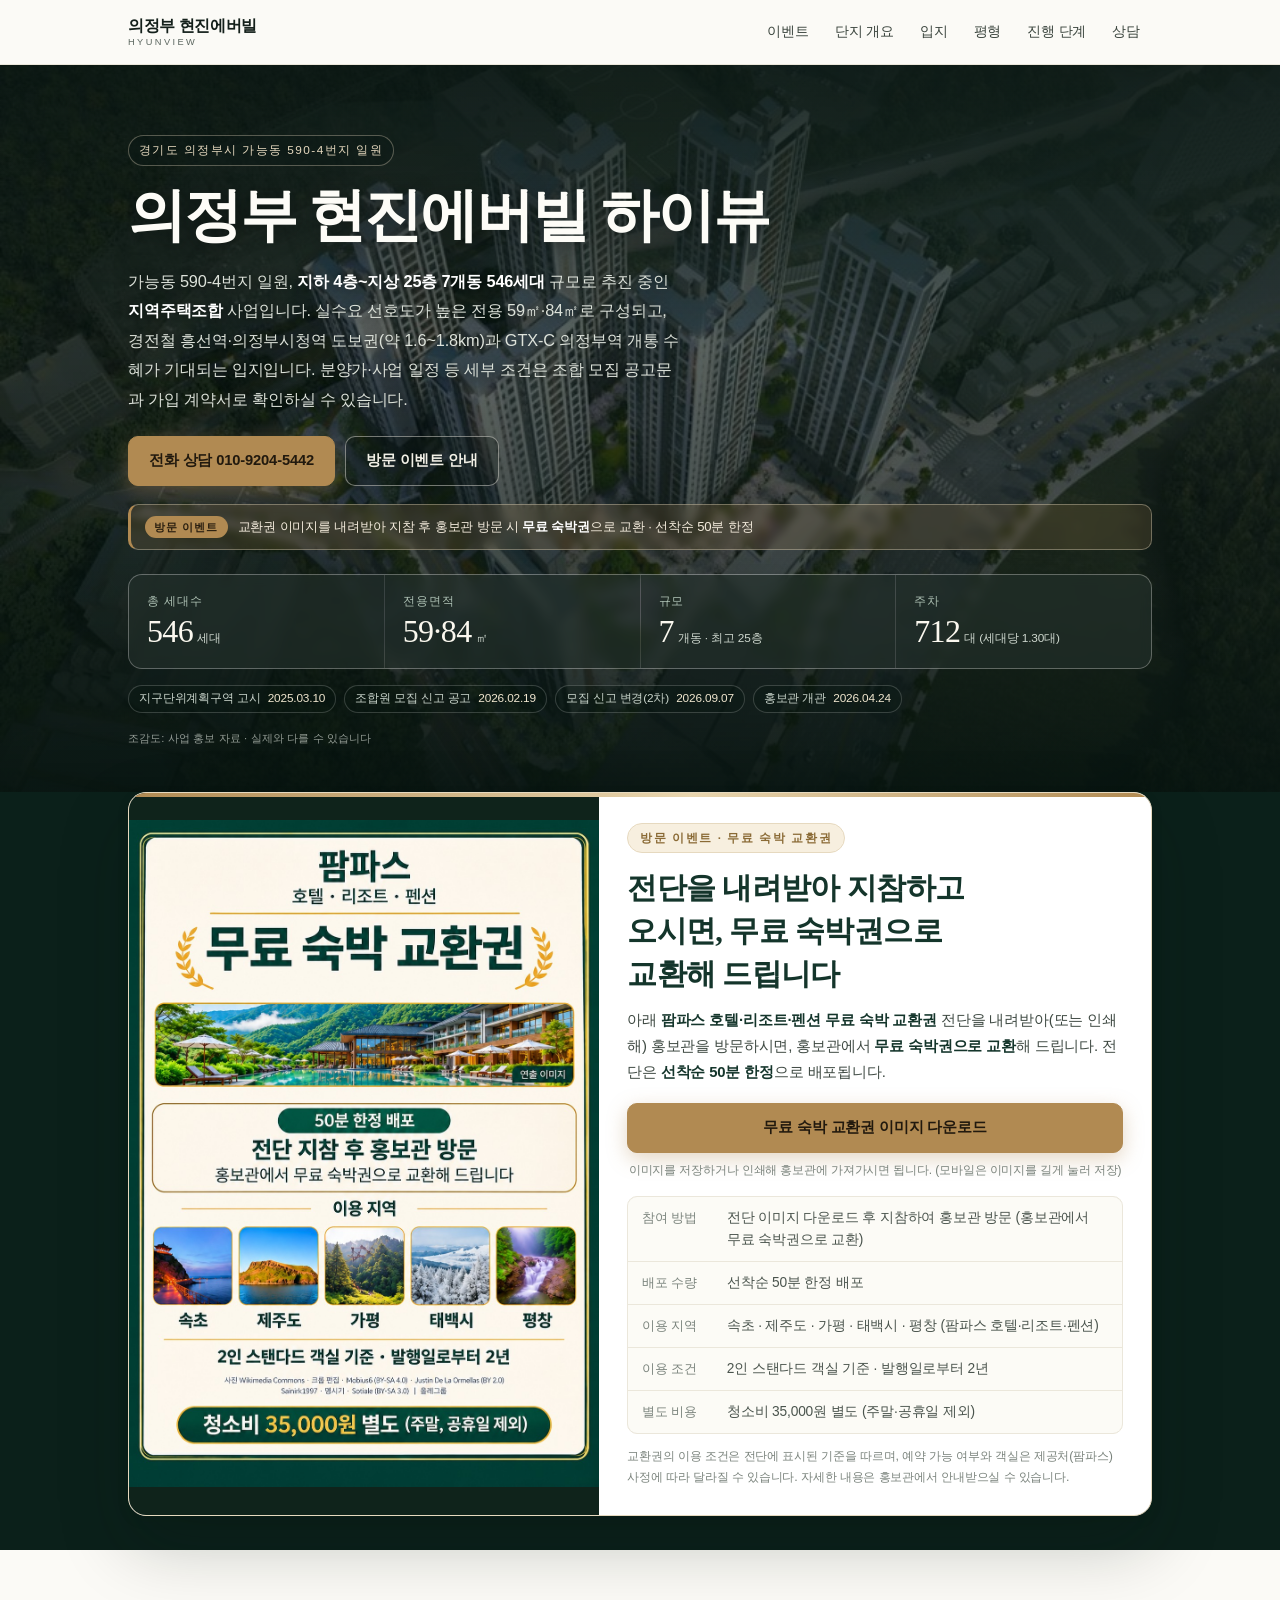
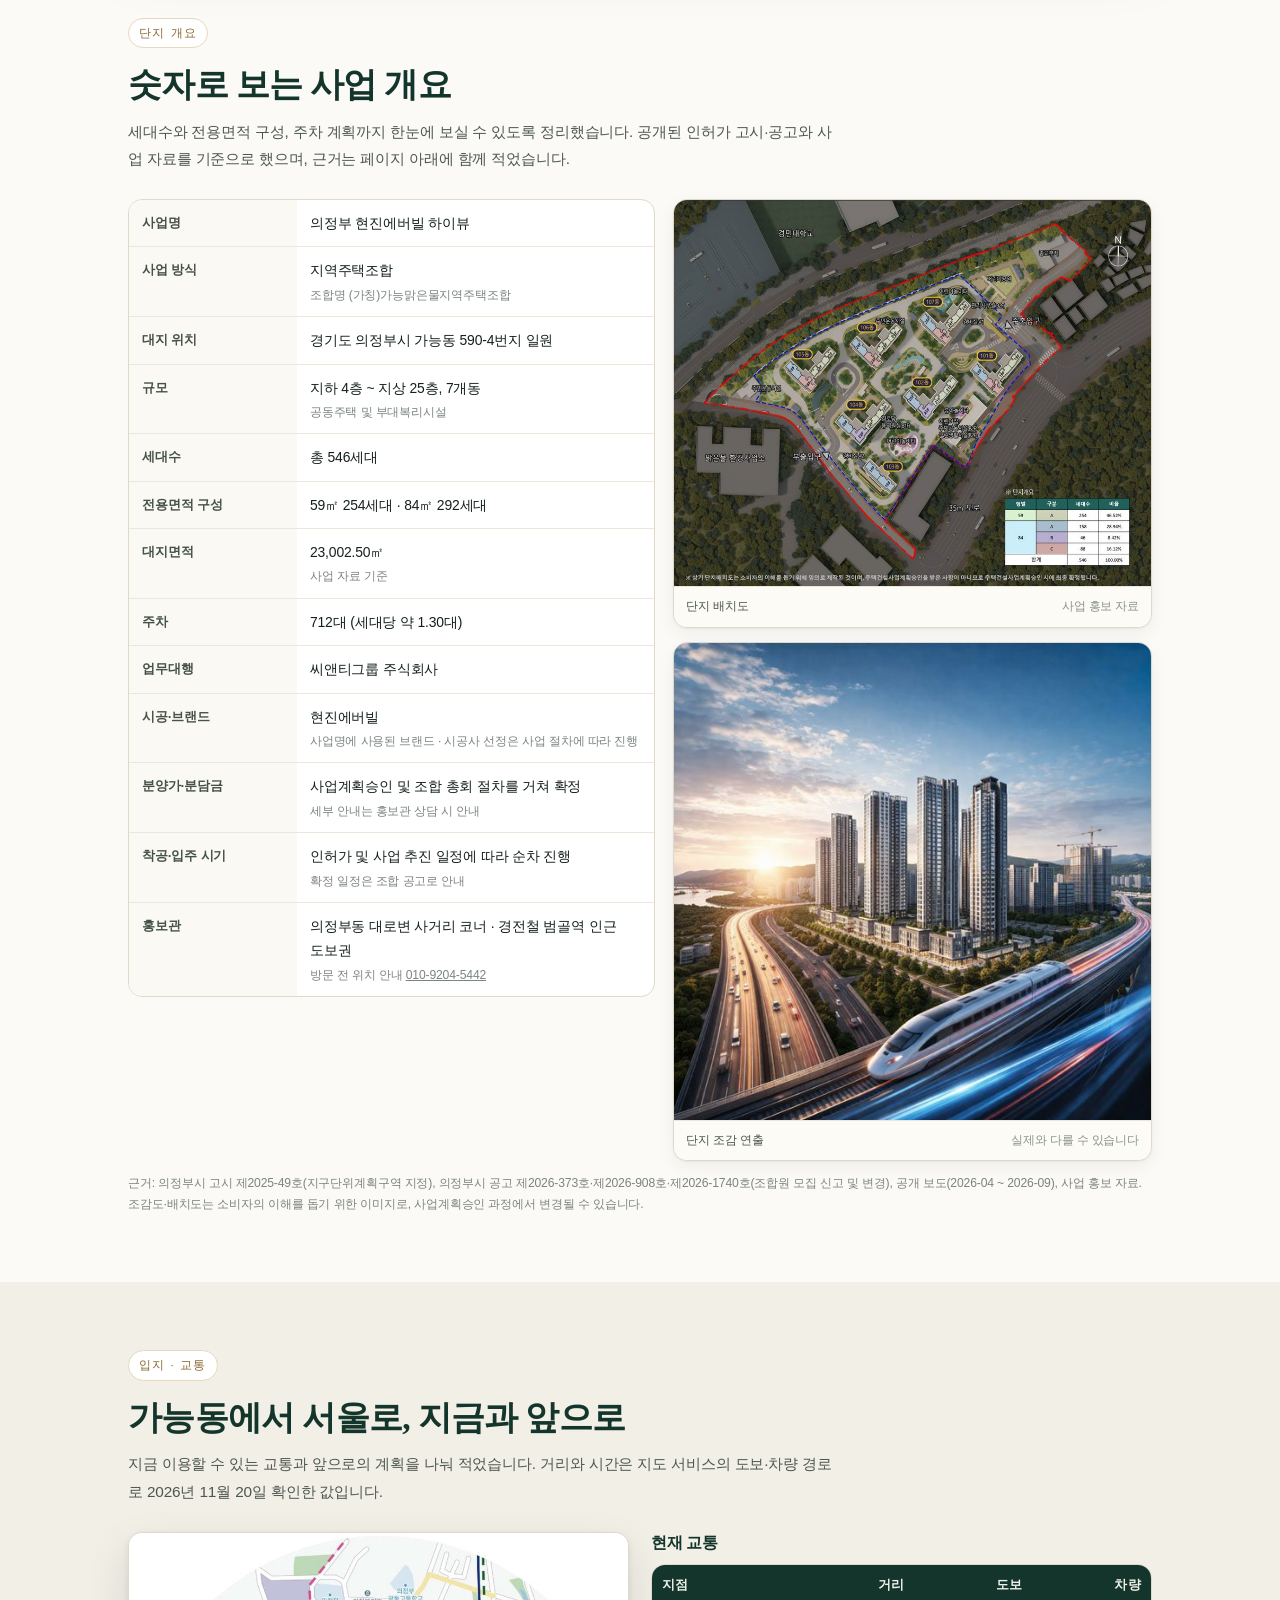
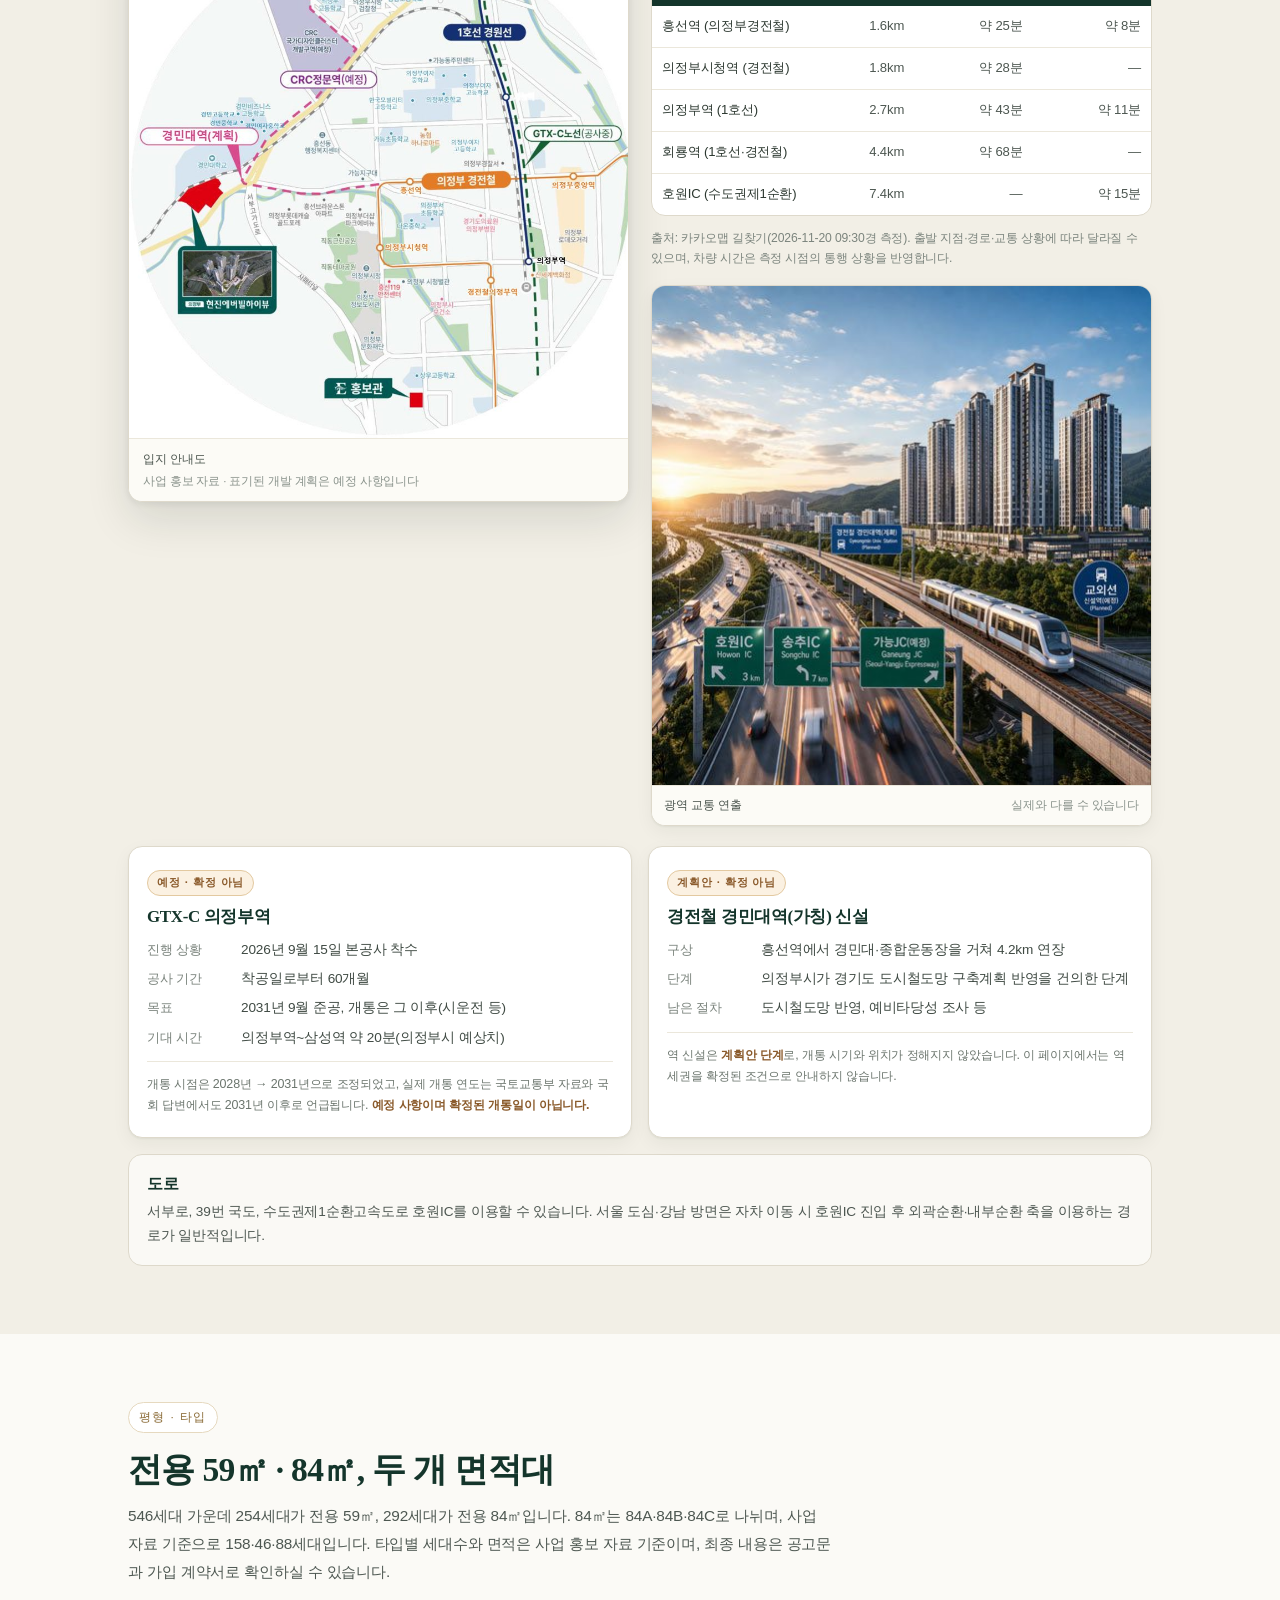
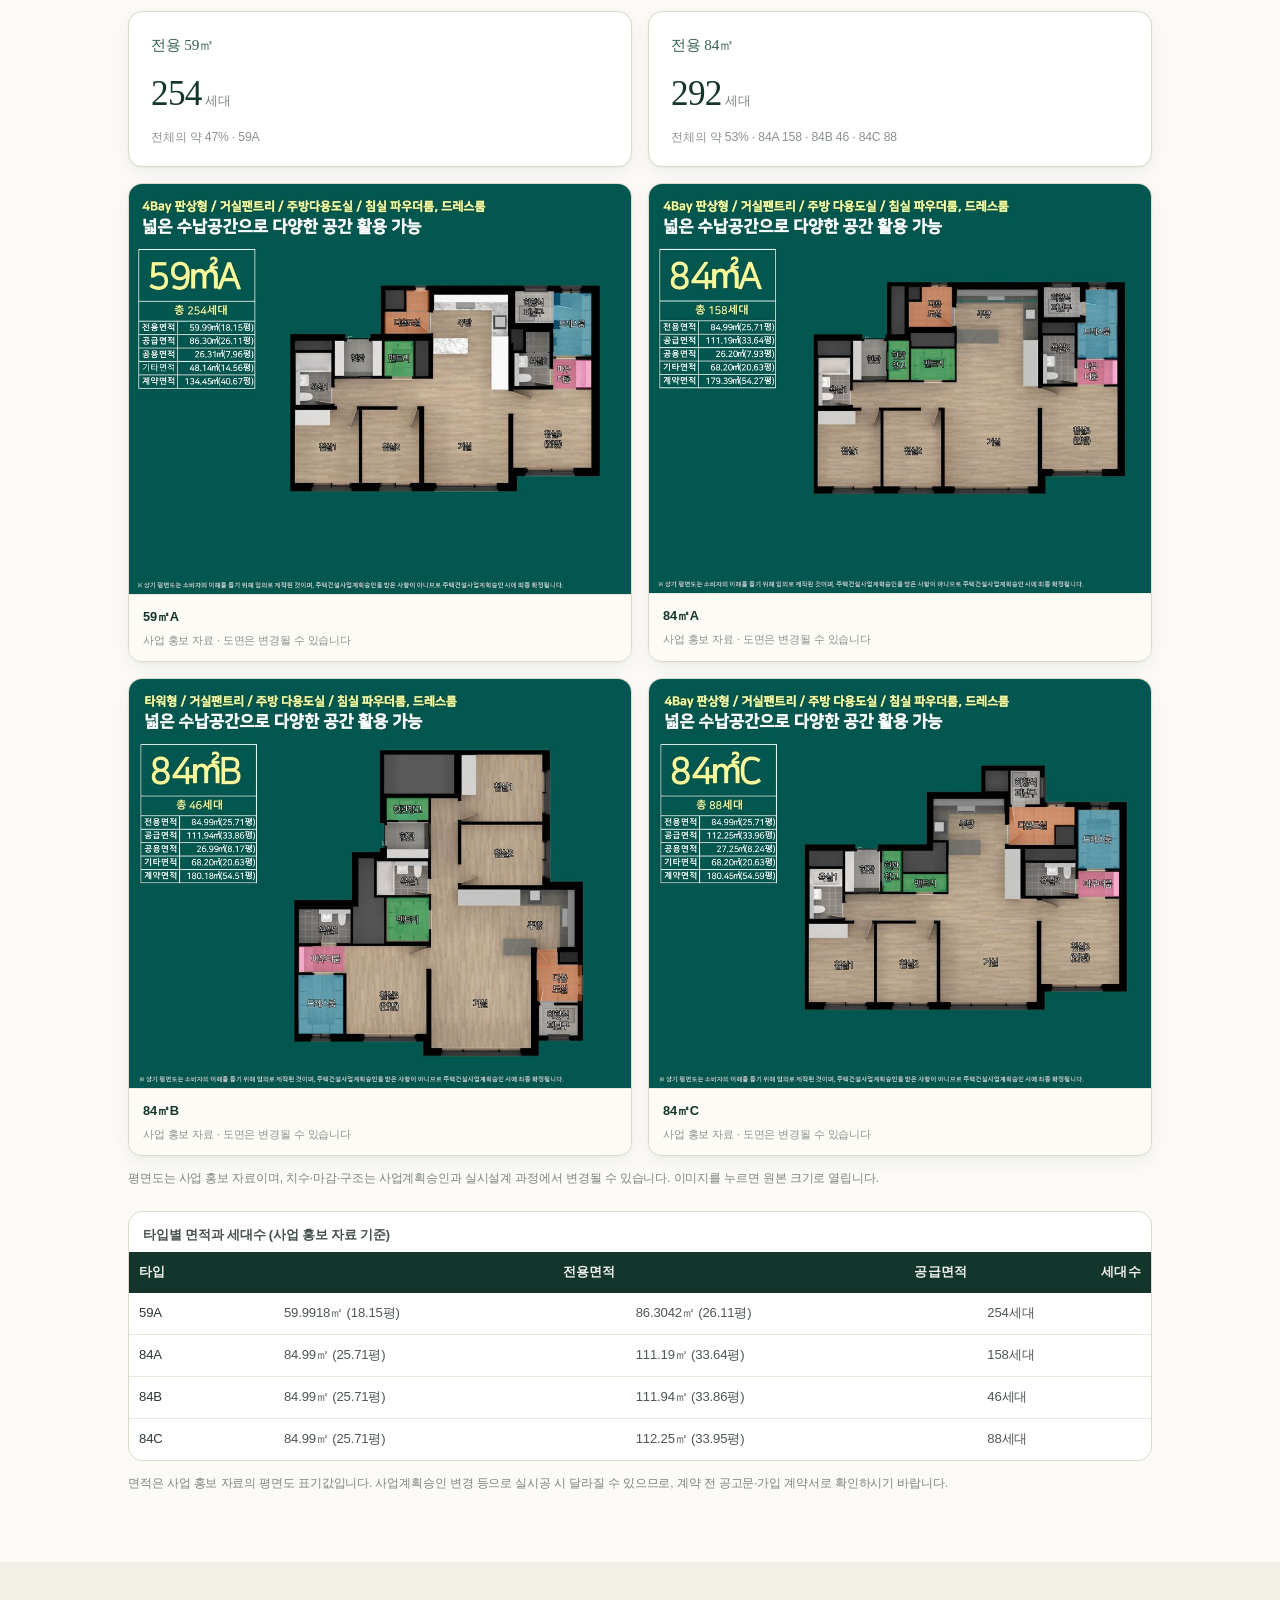
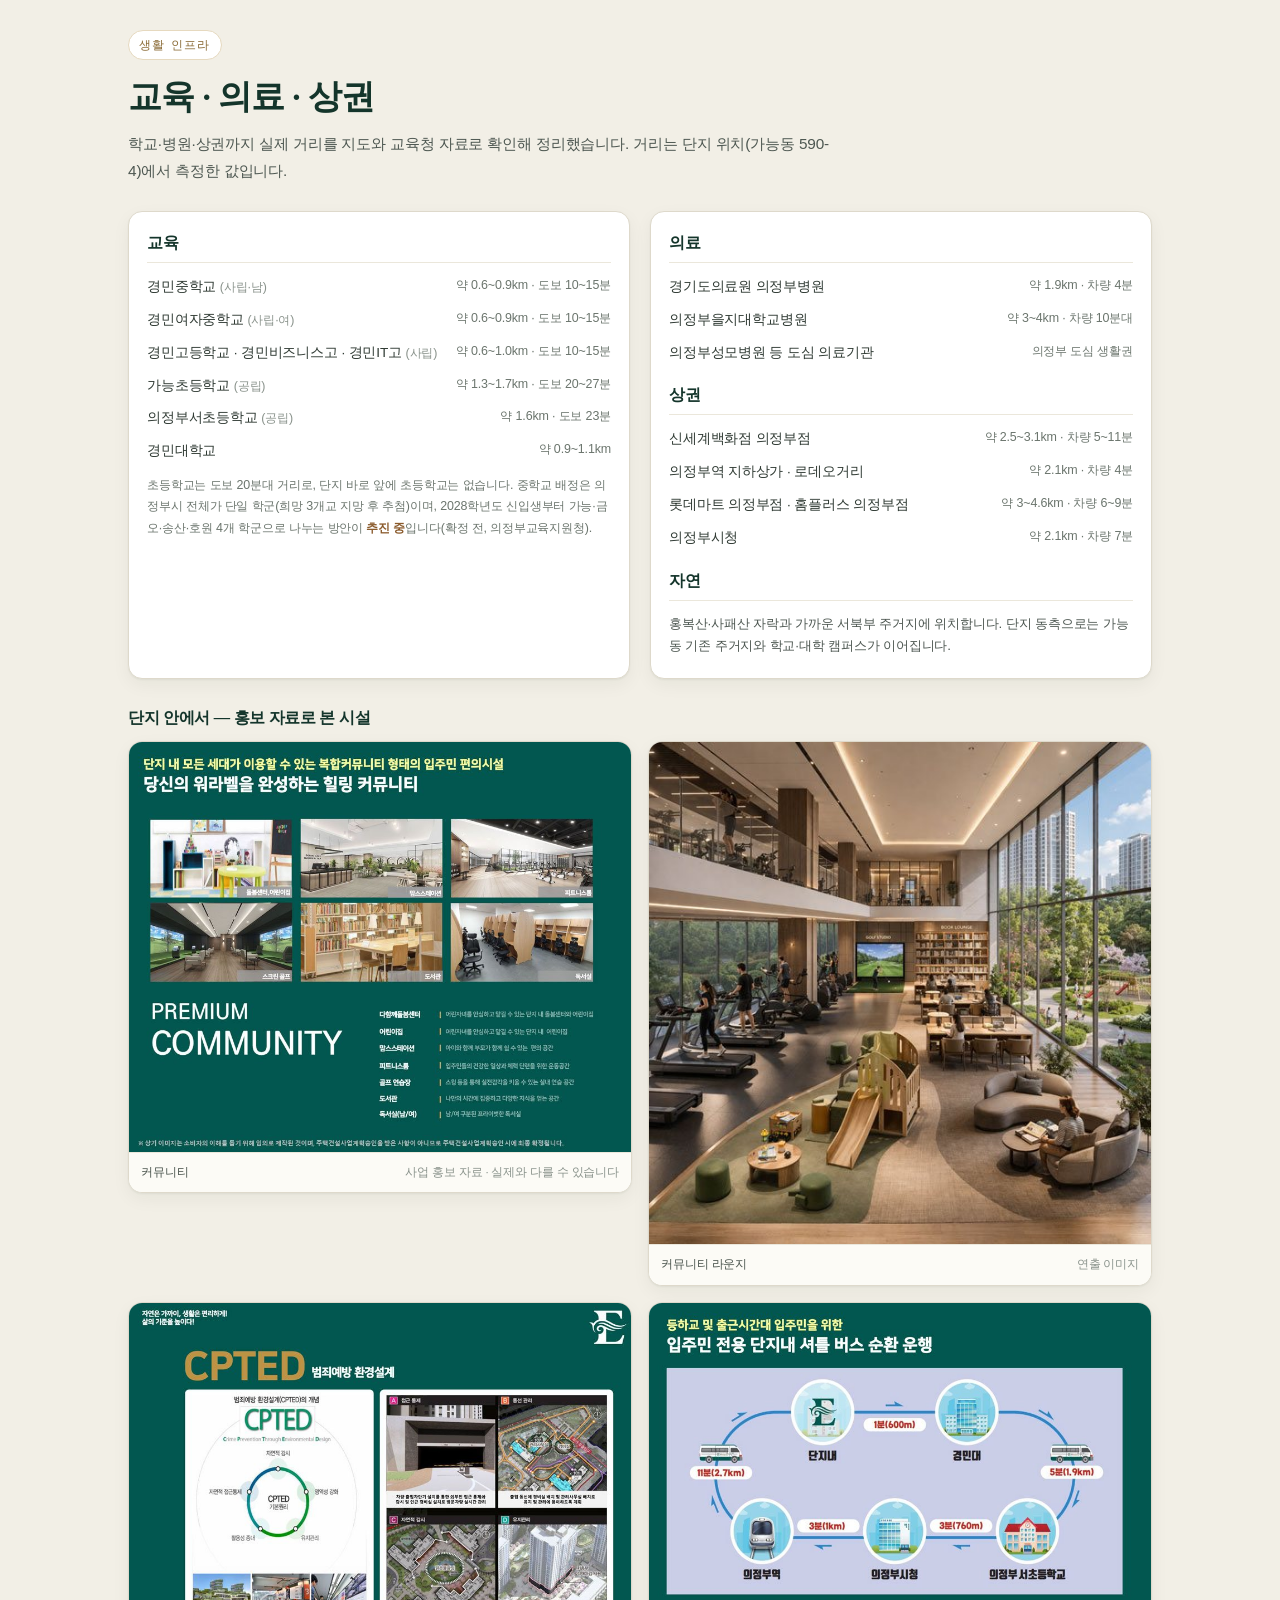
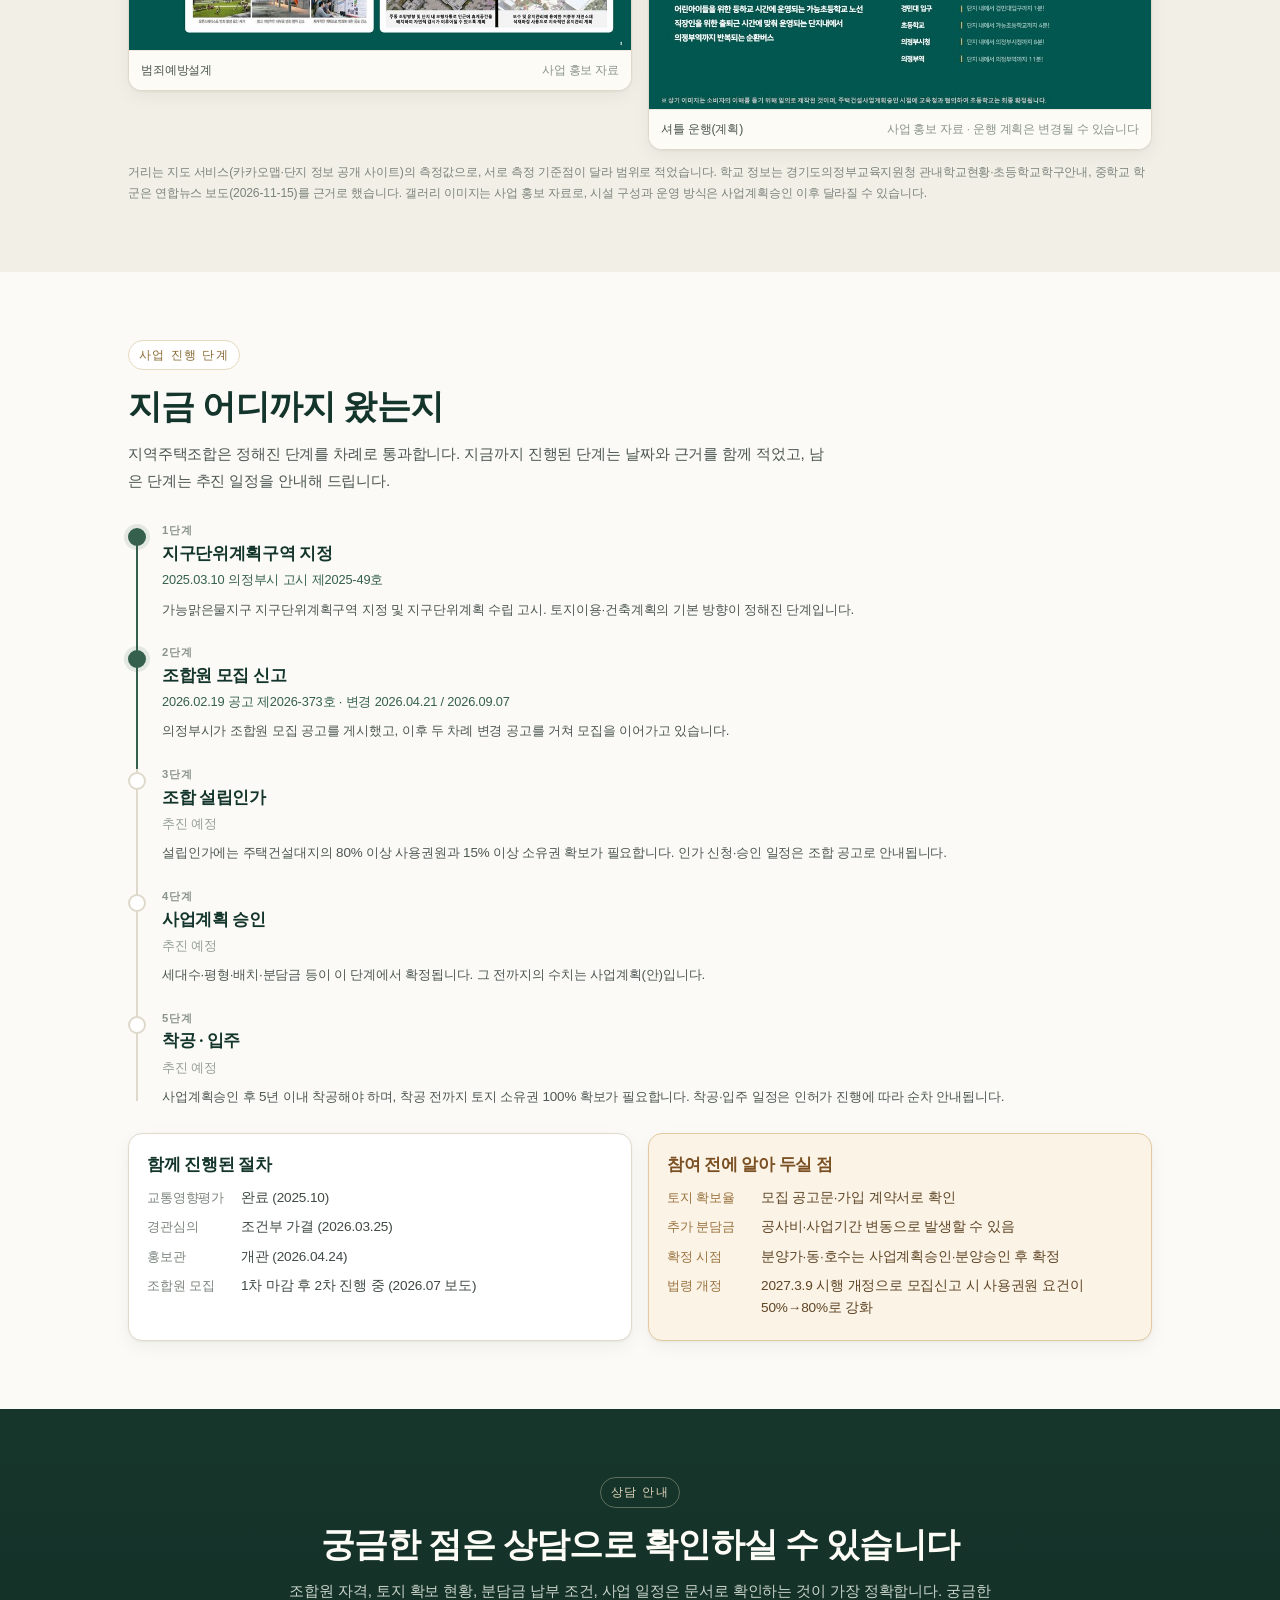
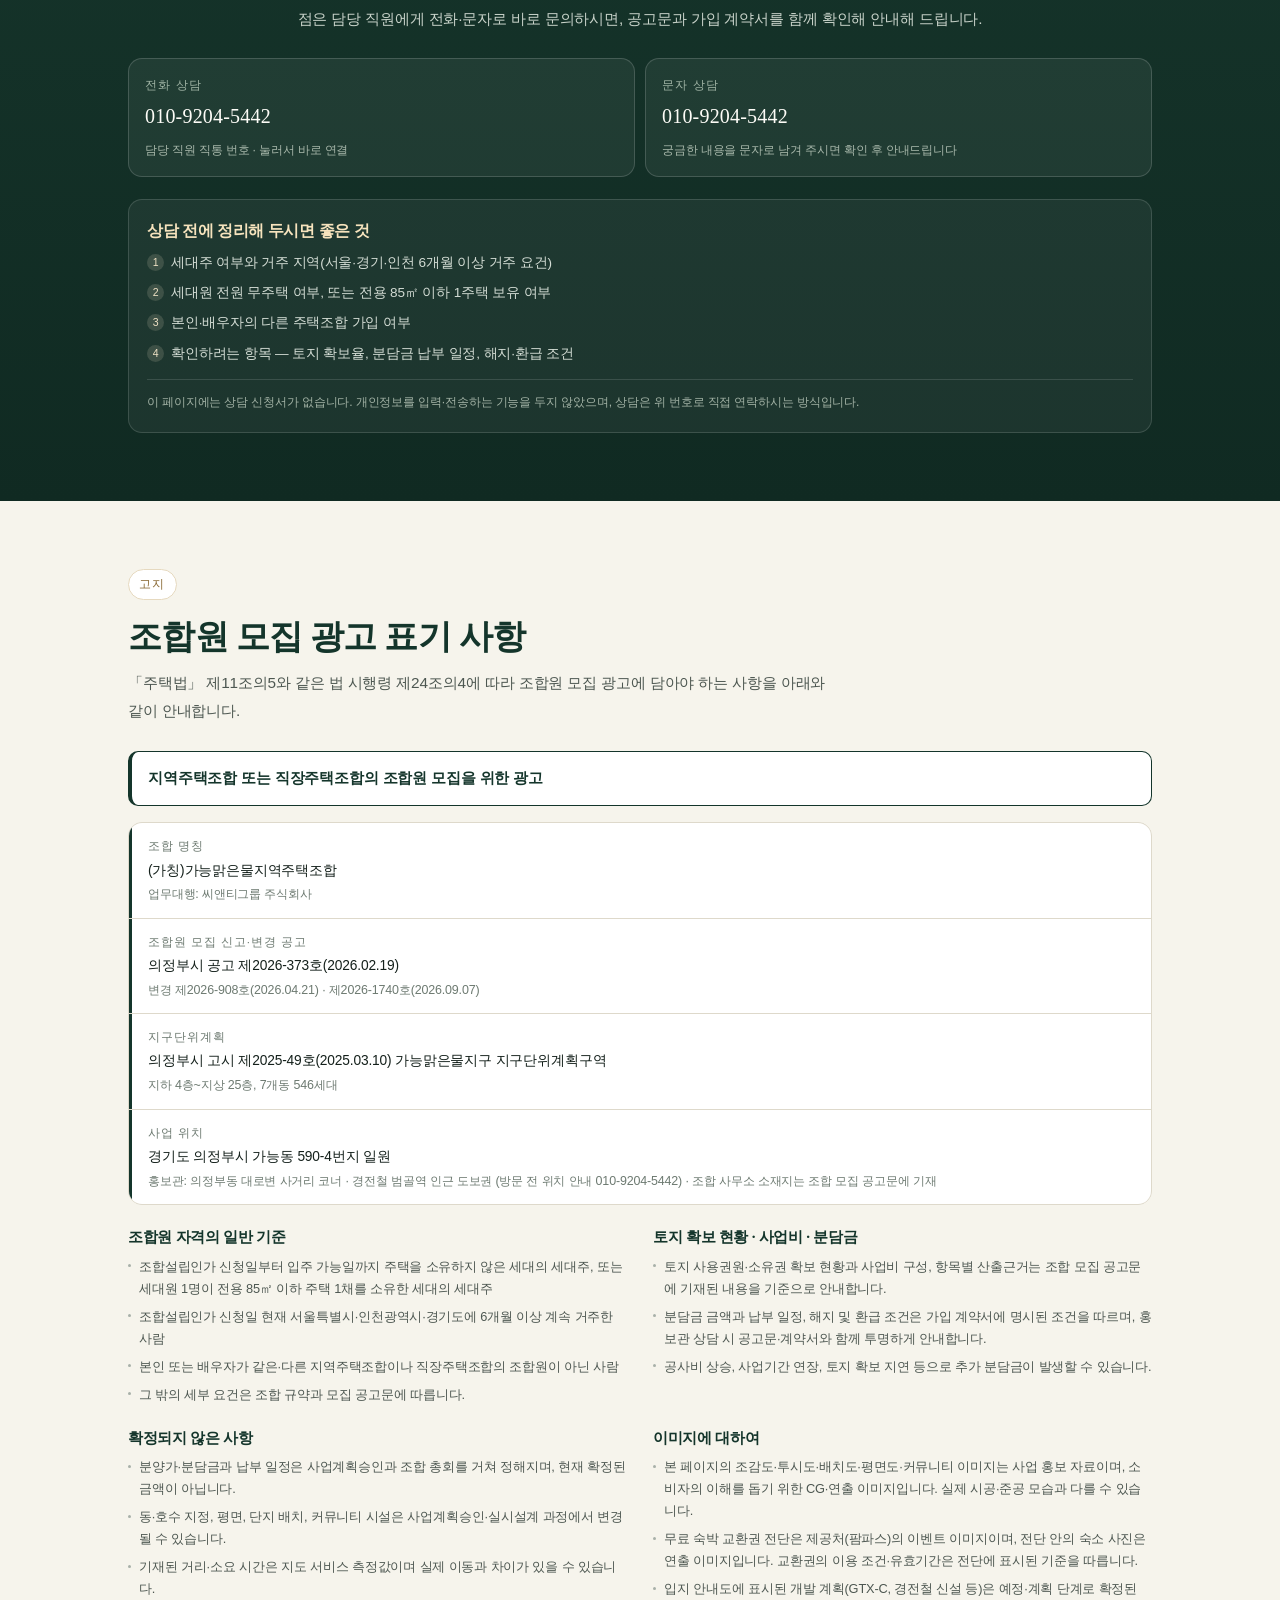
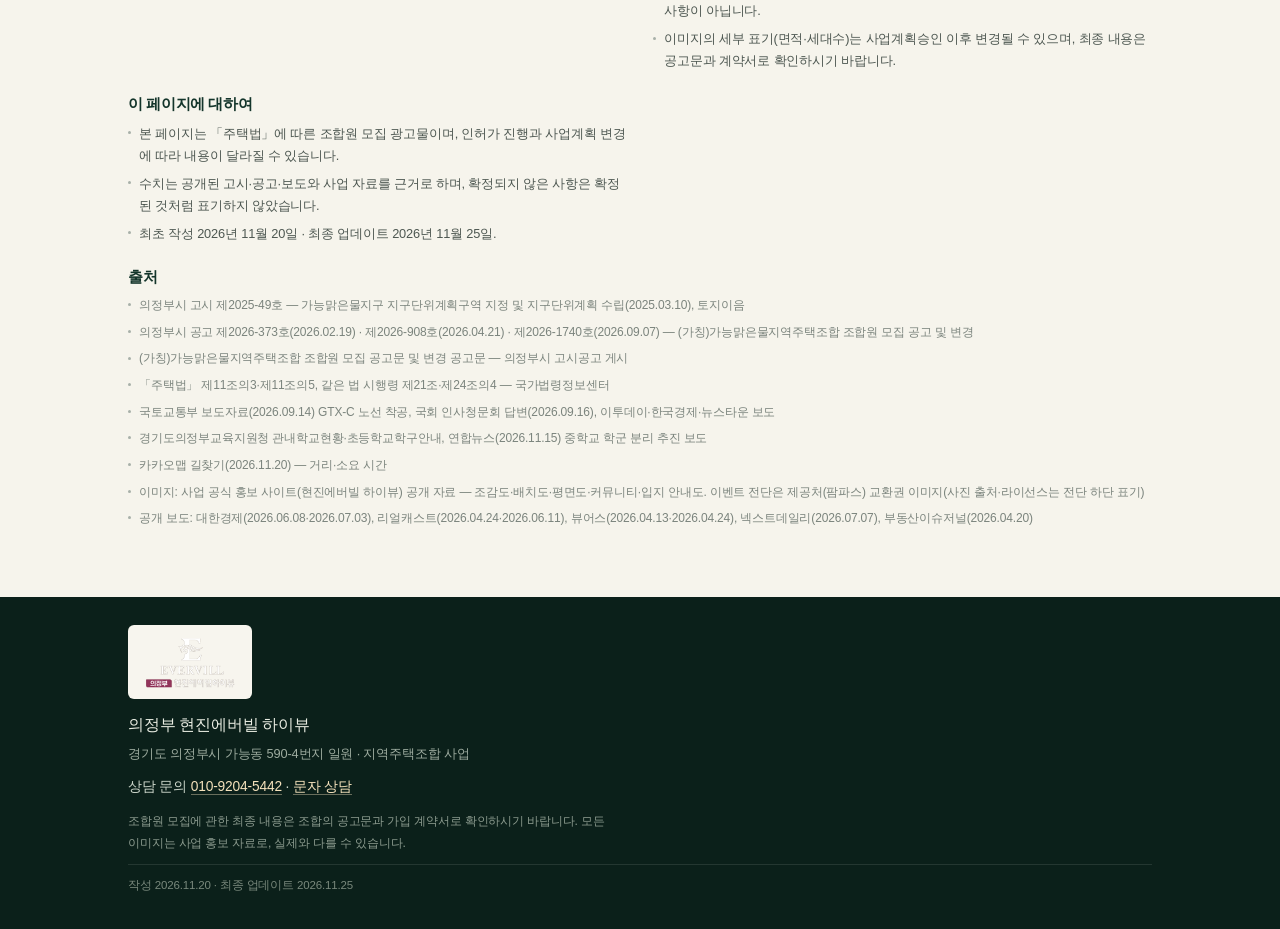
==== hyunview/index.html @ c3deaa1d "hyunview: 광고 노출 전환(noindex·미리보기 안내 제거), 필수 고지 정비, 상담 010-9204-5442 반영" ====
<!DOCTYPE html>
<html lang="ko">
<head>
<meta charset="utf-8">
<meta name="viewport" content="width=device-width, initial-scale=1">
<title>의정부 현진에버빌 하이뷰 — 가능동 546세대 조합원 모집 안내</title>
<meta name="description" content="경기도 의정부시 가능동 590-4번지 일원, 지하 4층~지상 25층 7개동 546세대 규모의 지역주택조합 사업 '의정부 현진에버빌 하이뷰'. 전용 59㎡·84㎡ 구성과 입지, 조합원 모집 안내 및 상담 연락처(010-9204-5442)를 확인하세요.">
<meta name="robots" content="index, follow">
<meta name="color-scheme" content="light">
<link rel="canonical" href="https://ongtnt02.github.io/hyunview/">
<meta property="og:type" content="website">
<meta property="og:site_name" content="의정부 현진에버빌 하이뷰">
<meta property="og:locale" content="ko_KR">
<meta property="og:title" content="의정부 현진에버빌 하이뷰 — 가능동 546세대 조합원 모집 안내">
<meta property="og:description" content="가능동 590-4번지 일원, 지하 4층~지상 25층 7개동 546세대. 전용 59㎡·84㎡ 지역주택조합 사업 안내. 상담 010-9204-5442">
<meta property="og:url" content="https://ongtnt02.github.io/hyunview/">
<meta property="og:image" content="https://ongtnt02.github.io/hyunview/assets/hero-aerial.jpg">
<meta name="twitter:card" content="summary_large_image">
<link rel="preload" as="image" href="assets/hero-aerial.jpg">
<link rel="stylesheet" href="styles.css?v=20261125c">
</head>
<body>
<a class="skip-link" href="#main">본문으로 바로 가기</a>

<header class="site-header" id="top">
  <div class="wrap header-inner">
    <a class="brand" href="#top">
      <span class="brand-kr">의정부 현진에버빌</span>
      <span class="brand-en">HYUNVIEW</span>
    </a>
    <nav class="site-nav" aria-label="페이지 안내">
      <a href="#event">이벤트</a>
      <a href="#overview">단지 개요</a>
      <a href="#location">입지</a>
      <a href="#types" class="nav-wide">평형</a>
      <a href="#progress" class="nav-wide">진행 단계</a>
      <a href="#contact">상담</a>
    </nav>
  </div>
</header>

<main id="main">

  <!-- ==========================================================
       1. 히어로
       ========================================================== -->
  <section class="hero">
    <div class="hero-media" aria-hidden="true">
      <img src="assets/hero-aerial.jpg" alt="" width="900" height="728" fetchpriority="high" decoding="async">
    </div>
    <div class="hero-veil" aria-hidden="true"></div>

    <div class="wrap hero-inner">
      <p class="eyebrow">경기도 의정부시 가능동 590-4번지 일원</p>
      <h1>의정부 현진에버빌<br class="br-mobile"> 하이뷰</h1>
      <p class="hero-lede">
        가능동 590-4번지 일원, <strong>지하 4층~지상 25층 7개동 546세대</strong> 규모로 추진 중인
        <strong>지역주택조합</strong> 사업입니다. 실수요 선호도가 높은 전용 59㎡·84㎡로 구성되고,
        경전철 흥선역·의정부시청역 도보권(약 1.6~1.8km)과 GTX-C 의정부역 개통 수혜가 기대되는 입지입니다.
        분양가·사업 일정 등 세부 조건은 조합 모집 공고문과 가입 계약서로 확인하실 수 있습니다.
      </p>
      <div class="hero-actions">
        <a class="btn btn-primary" href="tel:010-9204-5442">전화 상담 010-9204-5442</a>
        <a class="btn btn-ghost" href="#event">방문 이벤트 안내</a>
      </div>

      <a class="hero-event" href="#event">
        <span class="hero-event-label">방문 이벤트</span>
        <span class="hero-event-text">교환권 이미지를 내려받아 지참 후 홍보관 방문 시 <strong>무료 숙박권</strong>으로 교환 · 선착순 50분 한정</span>
      </a>

      <dl class="stats">
        <div class="stat">
          <dt>총 세대수</dt>
          <dd><span class="num">546</span><span class="unit">세대</span></dd>
        </div>
        <div class="stat">
          <dt>전용면적</dt>
          <dd><span class="num">59·84</span><span class="unit">㎡</span></dd>
        </div>
        <div class="stat">
          <dt>규모</dt>
          <dd><span class="num">7</span><span class="unit">개동 · 최고 25층</span></dd>
        </div>
        <div class="stat">
          <dt>주차</dt>
          <dd><span class="num">712</span><span class="unit">대 (세대당 1.30대)</span></dd>
        </div>
      </dl>

      <ul class="hero-facts" aria-label="주요 진행 절차">
        <li>지구단위계획구역 고시 <span>2025.03.10</span></li>
        <li>조합원 모집 신고 공고 <span>2026.02.19</span></li>
        <li>모집 신고 변경(2차) <span>2026.09.07</span></li>
        <li>홍보관 개관 <span>2026.04.24</span></li>
      </ul>
      <p class="credit">조감도: 사업 홍보 자료 · 실제와 다를 수 있습니다</p>
    </div>
  </section>

  <!-- ==========================================================
       2. 방문 이벤트
       ========================================================== -->
  <section class="event" id="event" aria-labelledby="event-title">
    <div class="wrap">
      <div class="event-card">
        <figure class="event-media">
          <img src="assets/event-voucher.jpg" alt="팜파스 호텔·리조트·펜션 무료 숙박 교환권 전단 이미지" width="1053" height="1494" loading="lazy" decoding="async">
        </figure>
        <div class="event-copy">
          <p class="event-label">방문 이벤트 · 무료 숙박 교환권</p>
          <h2 id="event-title">전단을 내려받아 지참하고<br>오시면, 무료 숙박권으로<br>교환해 드립니다</h2>
          <p class="event-body">
            아래 <strong>팜파스 호텔·리조트·펜션 무료 숙박 교환권</strong> 전단을 내려받아(또는 인쇄해)
            홍보관을 방문하시면, 홍보관에서 <strong>무료 숙박권으로 교환</strong>해 드립니다.
            전단은 <strong>선착순 50분 한정</strong>으로 배포됩니다.
          </p>
          <a class="btn btn-primary event-download" href="assets/event-voucher.jpg" download="현진에버빌-하이뷰-무료숙박교환권.jpg">
            무료 숙박 교환권 이미지 다운로드
          </a>
          <p class="event-download-hint">이미지를 저장하거나 인쇄해 홍보관에 가져가시면 됩니다. (모바일은 이미지를 길게 눌러 저장)</p>
          <ul class="event-terms">
            <li><span>참여 방법</span><p>전단 이미지 다운로드 후 지참하여 홍보관 방문 (홍보관에서 무료 숙박권으로 교환)</p></li>
            <li><span>배포 수량</span><p>선착순 50분 한정 배포</p></li>
            <li><span>이용 지역</span><p>속초 · 제주도 · 가평 · 태백시 · 평창 (팜파스 호텔·리조트·펜션)</p></li>
            <li><span>이용 조건</span><p>2인 스탠다드 객실 기준 · 발행일로부터 2년</p></li>
            <li><span>별도 비용</span><p>청소비 35,000원 별도 (주말·공휴일 제외)</p></li>
          </ul>
          <p class="event-note">
            교환권의 이용 조건은 전단에 표시된 기준을 따르며, 예약 가능 여부와 객실은 제공처(팜파스) 사정에 따라 달라질 수 있습니다.
            자세한 내용은 홍보관에서 안내받으실 수 있습니다.
          </p>
        </div>
      </div>
    </div>
  </section>

  <!-- ==========================================================
       3. 단지 개요
       ========================================================== -->
  <section class="section" id="overview" aria-labelledby="overview-title">
    <div class="wrap">
      <header class="section-head">
        <p class="eyebrow">단지 개요</p>
        <h2 id="overview-title">숫자로 보는 사업 개요</h2>
        <p class="section-lede">
          세대수와 전용면적 구성, 주차 계획까지 한눈에 보실 수 있도록 정리했습니다.
          공개된 인허가 고시·공고와 사업 자료를 기준으로 했으며, 근거는 페이지 아래에 함께 적었습니다.
        </p>
      </header>

      <div class="overview-grid">
        <div class="table-wrap">
          <table class="spec-table">
            <caption class="visually-hidden">의정부 현진에버빌 하이뷰 사업 개요</caption>
            <tbody>
              <tr>
                <th scope="row">사업명</th>
                <td>의정부 현진에버빌 하이뷰</td>
              </tr>
              <tr>
                <th scope="row">사업 방식</th>
                <td>지역주택조합 <span class="sub">조합명 (가칭)가능맑은물지역주택조합</span></td>
              </tr>
              <tr>
                <th scope="row">대지 위치</th>
                <td>경기도 의정부시 가능동 590-4번지 일원</td>
              </tr>
              <tr>
                <th scope="row">규모</th>
                <td>지하 4층 ~ 지상 25층, 7개동 <span class="sub">공동주택 및 부대복리시설</span></td>
              </tr>
              <tr>
                <th scope="row">세대수</th>
                <td>총 546세대</td>
              </tr>
              <tr>
                <th scope="row">전용면적 구성</th>
                <td>59㎡ 254세대 · 84㎡ 292세대</td>
              </tr>
              <tr>
                <th scope="row">대지면적</th>
                <td>23,002.50㎡ <span class="sub">사업 자료 기준</span></td>
              </tr>
              <tr>
                <th scope="row">주차</th>
                <td>712대 (세대당 약 1.30대)</td>
              </tr>
              <tr>
                <th scope="row">업무대행</th>
                <td>씨앤티그룹 주식회사</td>
              </tr>
              <tr>
                <th scope="row">시공·브랜드</th>
                <td>
                  현진에버빌 <span class="sub">사업명에 사용된 브랜드 · 시공사 선정은 사업 절차에 따라 진행</span>
                </td>
              </tr>
              <tr>
                <th scope="row">분양가·분담금</th>
                <td>사업계획승인 및 조합 총회 절차를 거쳐 확정 <span class="sub">세부 안내는 홍보관 상담 시 안내</span></td>
              </tr>
              <tr>
                <th scope="row">착공·입주 시기</th>
                <td>인허가 및 사업 추진 일정에 따라 순차 진행 <span class="sub">확정 일정은 조합 공고로 안내</span></td>
              </tr>
              <tr>
                <th scope="row">홍보관</th>
                <td>의정부동 대로변 사거리 코너 · 경전철 범골역 인근 도보권 <span class="sub">방문 전 위치 안내 <a href="tel:010-9204-5442">010-9204-5442</a></span></td>
              </tr>
            </tbody>
          </table>
        </div>

        <div class="overview-figs">
          <figure class="shot">
            <img src="assets/site-plan.jpg" alt="의정부 현진에버빌 하이뷰 단지 배치도" width="900" height="729" loading="lazy" decoding="async">
            <figcaption>단지 배치도 <span>사업 홍보 자료</span></figcaption>
          </figure>
          <figure class="shot">
            <img src="assets/aerial-sunset.jpg" alt="단지 주변 도로와 철도가 보이는 조감 연출 이미지" width="550" height="550" loading="lazy" decoding="async">
            <figcaption>단지 조감 연출 <span>실제와 다를 수 있습니다</span></figcaption>
          </figure>
        </div>
      </div>

      <p class="footnote">
        근거: 의정부시 고시 제2025-49호(지구단위계획구역 지정), 의정부시 공고 제2026-373호·제2026-908호·제2026-1740호(조합원 모집 신고 및 변경),
        공개 보도(2026-04 ~ 2026-09), 사업 홍보 자료. 조감도·배치도는 소비자의 이해를 돕기 위한 이미지로, 사업계획승인 과정에서 변경될 수 있습니다.
      </p>
    </div>
  </section>

  <!-- ==========================================================
       4. 입지 · 교통
       ========================================================== -->
  <section class="section section-alt" id="location" aria-labelledby="location-title">
    <div class="wrap">
      <header class="section-head">
        <p class="eyebrow">입지 · 교통</p>
        <h2 id="location-title">가능동에서 서울로, 지금과 앞으로</h2>
        <p class="section-lede">
          지금 이용할 수 있는 교통과 앞으로의 계획을 나눠 적었습니다.
          거리와 시간은 지도 서비스의 도보·차량 경로로 2026년 11월 20일 확인한 값입니다.
        </p>
      </header>

      <div class="loc-grid">
        <figure class="map-figure">
          <img src="assets/location-map.jpg" alt="GTX-C, 경전철, 주요 도로와 단지 위치를 표시한 입지 안내도" width="900" height="912" loading="lazy" decoding="async">
          <figcaption>입지 안내도 <span>사업 홍보 자료 · 표기된 개발 계획은 예정 사항입니다</span></figcaption>
        </figure>

        <div class="loc-list">
          <h3 class="minor-title">현재 교통</h3>
          <div class="table-wrap">
            <table class="spec-table compact">
              <caption class="visually-hidden">주요 역·도로까지 거리</caption>
              <thead>
                <tr><th scope="col">지점</th><th scope="col">거리</th><th scope="col">도보</th><th scope="col">차량</th></tr>
              </thead>
              <tbody>
                <tr><th scope="row">흥선역 (의정부경전철)</th><td>1.6km</td><td>약 25분</td><td>약 8분</td></tr>
                <tr><th scope="row">의정부시청역 (경전철)</th><td>1.8km</td><td>약 28분</td><td>—</td></tr>
                <tr><th scope="row">의정부역 (1호선)</th><td>2.7km</td><td>약 43분</td><td>약 11분</td></tr>
                <tr><th scope="row">회룡역 (1호선·경전철)</th><td>4.4km</td><td>약 68분</td><td>—</td></tr>
                <tr><th scope="row">호원IC (수도권제1순환)</th><td>7.4km</td><td>—</td><td>약 15분</td></tr>
              </tbody>
            </table>
          </div>
          <p class="footnote">
            출처: 카카오맵 길찾기(2026-11-20 09:30경 측정). 출발 지점·경로·교통 상황에 따라 달라질 수 있으며,
            차량 시간은 측정 시점의 통행 상황을 반영합니다.
          </p>
          <figure class="shot shot-wide">
            <img src="assets/aerial-road.jpg" alt="단지 주변 도로망과 광역철도가 이어지는 모습의 조감 연출 이미지" width="500" height="500" loading="lazy" decoding="async">
            <figcaption>광역 교통 연출 <span>실제와 다를 수 있습니다</span></figcaption>
          </figure>
        </div>
      </div>

      <div class="cards-2">
        <article class="card card-future">
          <p class="card-tag">예정 · 확정 아님</p>
          <h3>GTX-C 의정부역</h3>
          <ul class="card-list">
            <li><span>진행 상황</span> 2026년 9월 15일 본공사 착수</li>
            <li><span>공사 기간</span> 착공일로부터 60개월</li>
            <li><span>목표</span> 2031년 9월 준공, 개통은 그 이후(시운전 등)</li>
            <li><span>기대 시간</span> 의정부역~삼성역 약 20분(의정부시 예상치)</li>
          </ul>
          <p class="card-note">
            개통 시점은 2028년 → 2031년으로 조정되었고, 실제 개통 연도는 국토교통부 자료와
            국회 답변에서도 2031년 이후로 언급됩니다. <strong>예정 사항이며 확정된 개통일이 아닙니다.</strong>
          </p>
        </article>

        <article class="card card-future">
          <p class="card-tag">계획안 · 확정 아님</p>
          <h3>경전철 경민대역(가칭) 신설</h3>
          <ul class="card-list">
            <li><span>구상</span> 흥선역에서 경민대·종합운동장을 거쳐 4.2km 연장</li>
            <li><span>단계</span> 의정부시가 경기도 도시철도망 구축계획 반영을 건의한 단계</li>
            <li><span>남은 절차</span> 도시철도망 반영, 예비타당성 조사 등</li>
          </ul>
          <p class="card-note">
            역 신설은 <strong>계획안 단계</strong>로, 개통 시기와 위치가 정해지지 않았습니다.
            이 페이지에서는 역세권을 확정된 조건으로 안내하지 않습니다.
          </p>
        </article>
      </div>

      <div class="note-box">
        <h3>도로</h3>
        <p>
          서부로, 39번 국도, 수도권제1순환고속도로 호원IC를 이용할 수 있습니다.
          서울 도심·강남 방면은 자차 이동 시 호원IC 진입 후 외곽순환·내부순환 축을 이용하는 경로가 일반적입니다.
        </p>
      </div>
    </div>
  </section>

  <!-- ==========================================================
       5. 평형 · 타입
       ========================================================== -->
  <section class="section" id="types" aria-labelledby="types-title">
    <div class="wrap">
      <header class="section-head">
        <p class="eyebrow">평형 · 타입</p>
        <h2 id="types-title">전용 59㎡ · 84㎡, 두 개 면적대</h2>
        <p class="section-lede">
          546세대 가운데 254세대가 전용 59㎡, 292세대가 전용 84㎡입니다.
          84㎡는 84A·84B·84C로 나뉘며, 사업 자료 기준으로 158·46·88세대입니다.
          타입별 세대수와 면적은 사업 홍보 자료 기준이며, 최종 내용은 공고문과 가입 계약서로 확인하실 수 있습니다.
        </p>
      </header>

      <div class="type-summary">
        <article class="type-card">
          <p class="type-area">전용 59㎡</p>
          <p class="type-count"><span class="num">254</span>세대</p>
          <p class="type-meta">전체의 약 47% · 59A</p>
        </article>
        <article class="type-card">
          <p class="type-area">전용 84㎡</p>
          <p class="type-count"><span class="num">292</span>세대</p>
          <p class="type-meta">전체의 약 53% · 84A 158 · 84B 46 · 84C 88</p>
        </article>
      </div>

      <div class="plan-gallery">
        <figure class="plan-card">
          <a href="assets/plan-59a.jpg" class="plan-link">
            <img src="assets/plan-59a.jpg" alt="전용 59㎡A 평면도" width="900" height="736" loading="lazy" decoding="async">
          </a>
          <figcaption><strong>59㎡A</strong> <span>사업 홍보 자료 · 도면은 변경될 수 있습니다</span></figcaption>
        </figure>
        <figure class="plan-card">
          <a href="assets/plan-84a.jpg" class="plan-link">
            <img src="assets/plan-84a.jpg" alt="전용 84㎡A 평면도" width="900" height="734" loading="lazy" decoding="async">
          </a>
          <figcaption><strong>84㎡A</strong> <span>사업 홍보 자료 · 도면은 변경될 수 있습니다</span></figcaption>
        </figure>
        <figure class="plan-card">
          <a href="assets/plan-84b.jpg" class="plan-link">
            <img src="assets/plan-84b.jpg" alt="전용 84㎡B 평면도" width="900" height="733" loading="lazy" decoding="async">
          </a>
          <figcaption><strong>84㎡B</strong> <span>사업 홍보 자료 · 도면은 변경될 수 있습니다</span></figcaption>
        </figure>
        <figure class="plan-card">
          <a href="assets/plan-84c.jpg" class="plan-link">
            <img src="assets/plan-84c.jpg" alt="전용 84㎡C 평면도" width="900" height="733" loading="lazy" decoding="async">
          </a>
          <figcaption><strong>84㎡C</strong> <span>사업 홍보 자료 · 도면은 변경될 수 있습니다</span></figcaption>
        </figure>
      </div>
      <p class="footnote">
        평면도는 사업 홍보 자료이며, 치수·마감·구조는 사업계획승인과 실시설계 과정에서 변경될 수 있습니다.
        이미지를 누르면 원본 크기로 열립니다.
      </p>

      <div class="table-wrap area-table">
        <table class="spec-table compact">
          <caption>타입별 면적과 세대수 (사업 홍보 자료 기준)</caption>
          <thead>
            <tr>
              <th scope="col">타입</th><th scope="col">전용면적</th><th scope="col">공급면적</th><th scope="col">세대수</th>
            </tr>
          </thead>
          <tbody>
            <tr><th scope="row">59A</th><td>59.9918㎡ (18.15평)</td><td>86.3042㎡ (26.11평)</td><td>254세대</td></tr>
            <tr><th scope="row">84A</th><td>84.99㎡ (25.71평)</td><td>111.19㎡ (33.64평)</td><td>158세대</td></tr>
            <tr><th scope="row">84B</th><td>84.99㎡ (25.71평)</td><td>111.94㎡ (33.86평)</td><td>46세대</td></tr>
            <tr><th scope="row">84C</th><td>84.99㎡ (25.71평)</td><td>112.25㎡ (33.95평)</td><td>88세대</td></tr>
          </tbody>
        </table>
      </div>
      <p class="footnote">
        면적은 사업 홍보 자료의 평면도 표기값입니다. 사업계획승인 변경 등으로 실시공 시 달라질 수 있으므로,
        계약 전 공고문·가입 계약서로 확인하시기 바랍니다.
      </p>
    </div>
  </section>

  <!-- ==========================================================
       6. 생활 인프라
       ========================================================== -->
  <section class="section section-alt" id="life" aria-labelledby="life-title">
    <div class="wrap">
      <header class="section-head">
        <p class="eyebrow">생활 인프라</p>
        <h2 id="life-title">교육 · 의료 · 상권</h2>
        <p class="section-lede">
          학교·병원·상권까지 실제 거리를 지도와 교육청 자료로 확인해 정리했습니다.
          거리는 단지 위치(가능동 590-4)에서 측정한 값입니다.
        </p>
      </header>

      <div class="infra-grid">
        <article class="infra">
          <h3>교육</h3>
          <ul class="infra-list">
            <li>
              <span class="infra-name">경민중학교 <em>(사립·남)</em></span>
              <span class="infra-dist">약 0.6~0.9km · 도보 10~15분</span>
            </li>
            <li>
              <span class="infra-name">경민여자중학교 <em>(사립·여)</em></span>
              <span class="infra-dist">약 0.6~0.9km · 도보 10~15분</span>
            </li>
            <li>
              <span class="infra-name">경민고등학교 · 경민비즈니스고 · 경민IT고 <em>(사립)</em></span>
              <span class="infra-dist">약 0.6~1.0km · 도보 10~15분</span>
            </li>
            <li>
              <span class="infra-name">가능초등학교 <em>(공립)</em></span>
              <span class="infra-dist">약 1.3~1.7km · 도보 20~27분</span>
            </li>
            <li>
              <span class="infra-name">의정부서초등학교 <em>(공립)</em></span>
              <span class="infra-dist">약 1.6km · 도보 23분</span>
            </li>
            <li>
              <span class="infra-name">경민대학교</span>
              <span class="infra-dist">약 0.9~1.1km</span>
            </li>
          </ul>
          <p class="infra-note">
            초등학교는 도보 20분대 거리로, 단지 바로 앞에 초등학교는 없습니다.
            중학교 배정은 의정부시 전체가 단일 학군(희망 3개교 지망 후 추첨)이며,
            2028학년도 신입생부터 가능·금오·송산·호원 4개 학군으로 나누는 방안이
            <strong>추진 중</strong>입니다(확정 전, 의정부교육지원청).
          </p>
        </article>

        <article class="infra">
          <h3>의료</h3>
          <ul class="infra-list">
            <li>
              <span class="infra-name">경기도의료원 의정부병원</span>
              <span class="infra-dist">약 1.9km · 차량 4분</span>
            </li>
            <li>
              <span class="infra-name">의정부을지대학교병원</span>
              <span class="infra-dist">약 3~4km · 차량 10분대</span>
            </li>
            <li>
              <span class="infra-name">의정부성모병원 등 도심 의료기관</span>
              <span class="infra-dist">의정부 도심 생활권</span>
            </li>
          </ul>

          <h3 class="infra-h3">상권</h3>
          <ul class="infra-list">
            <li>
              <span class="infra-name">신세계백화점 의정부점</span>
              <span class="infra-dist">약 2.5~3.1km · 차량 5~11분</span>
            </li>
            <li>
              <span class="infra-name">의정부역 지하상가 · 로데오거리</span>
              <span class="infra-dist">약 2.1km · 차량 4분</span>
            </li>
            <li>
              <span class="infra-name">롯데마트 의정부점 · 홈플러스 의정부점</span>
              <span class="infra-dist">약 3~4.6km · 차량 6~9분</span>
            </li>
            <li>
              <span class="infra-name">의정부시청</span>
              <span class="infra-dist">약 2.1km · 차량 7분</span>
            </li>
          </ul>

          <h3 class="infra-h3">자연</h3>
          <p class="infra-note plain">
            홍복산·사패산 자락과 가까운 서북부 주거지에 위치합니다. 단지 동측으로는
            가능동 기존 주거지와 학교·대학 캠퍼스가 이어집니다.
          </p>
        </article>
      </div>

      <h3 class="gallery-title">단지 안에서 — 홍보 자료로 본 시설</h3>
      <div class="gallery">
        <figure class="shot">
          <img src="assets/community-board.jpg" alt="커뮤니티 시설을 소개하는 홍보 이미지" width="900" height="734" loading="lazy" decoding="async">
          <figcaption>커뮤니티 <span>사업 홍보 자료 · 실제와 다를 수 있습니다</span></figcaption>
        </figure>
        <figure class="shot">
          <img src="assets/community-library.jpg" alt="커뮤니티 라운지 인테리어 연출 이미지" width="550" height="550" loading="lazy" decoding="async">
          <figcaption>커뮤니티 라운지 <span>연출 이미지</span></figcaption>
        </figure>
        <figure class="shot">
          <img src="assets/cpted.jpg" alt="범죄예방설계(CPTED) 적용을 소개하는 홍보 이미지" width="900" height="623" loading="lazy" decoding="async">
          <figcaption>범죄예방설계 <span>사업 홍보 자료</span></figcaption>
        </figure>
        <figure class="shot">
          <img src="assets/shuttle.jpg" alt="입주민 셔틀 운행을 소개하는 홍보 이미지" width="900" height="729" loading="lazy" decoding="async">
          <figcaption>셔틀 운행(계획) <span>사업 홍보 자료 · 운행 계획은 변경될 수 있습니다</span></figcaption>
        </figure>
      </div>

      <p class="footnote">
        거리는 지도 서비스(카카오맵·단지 정보 공개 사이트)의 측정값으로, 서로 측정 기준점이 달라 범위로 적었습니다.
        학교 정보는 경기도의정부교육지원청 관내학교현황·초등학교학구안내, 중학교 학군은 연합뉴스 보도(2026-11-15)를 근거로 했습니다.
        갤러리 이미지는 사업 홍보 자료로, 시설 구성과 운영 방식은 사업계획승인 이후 달라질 수 있습니다.
      </p>
    </div>
  </section>

  <!-- ==========================================================
       7. 사업 진행 단계
       ========================================================== -->
  <section class="section" id="progress" aria-labelledby="progress-title">
    <div class="wrap">
      <header class="section-head">
        <p class="eyebrow">사업 진행 단계</p>
        <h2 id="progress-title">지금 어디까지 왔는지</h2>
        <p class="section-lede">
          지역주택조합은 정해진 단계를 차례로 통과합니다.
          지금까지 진행된 단계는 날짜와 근거를 함께 적었고, 남은 단계는 추진 일정을 안내해 드립니다.
        </p>
      </header>

      <ol class="timeline">
        <li class="tl-item is-done">
          <p class="tl-step">1단계</p>
          <h3>지구단위계획구역 지정</h3>
          <p class="tl-date">2025.03.10 의정부시 고시 제2025-49호</p>
          <p class="tl-desc">가능맑은물지구 지구단위계획구역 지정 및 지구단위계획 수립 고시. 토지이용·건축계획의 기본 방향이 정해진 단계입니다.</p>
        </li>
        <li class="tl-item is-done">
          <p class="tl-step">2단계</p>
          <h3>조합원 모집 신고</h3>
          <p class="tl-date">2026.02.19 공고 제2026-373호 · 변경 2026.04.21 / 2026.09.07</p>
          <p class="tl-desc">
            의정부시가 조합원 모집 공고를 게시했고, 이후 두 차례 변경 공고를 거쳐 모집을 이어가고 있습니다.
          </p>
        </li>
        <li class="tl-item is-pending">
          <p class="tl-step">3단계</p>
          <h3>조합 설립인가</h3>
          <p class="tl-date">추진 예정</p>
          <p class="tl-desc">설립인가에는 주택건설대지의 80% 이상 사용권원과 15% 이상 소유권 확보가 필요합니다. 인가 신청·승인 일정은 조합 공고로 안내됩니다.</p>
        </li>
        <li class="tl-item is-pending">
          <p class="tl-step">4단계</p>
          <h3>사업계획 승인</h3>
          <p class="tl-date">추진 예정</p>
          <p class="tl-desc">세대수·평형·배치·분담금 등이 이 단계에서 확정됩니다. 그 전까지의 수치는 사업계획(안)입니다.</p>
        </li>
        <li class="tl-item is-pending">
          <p class="tl-step">5단계</p>
          <h3>착공 · 입주</h3>
          <p class="tl-date">추진 예정</p>
          <p class="tl-desc">사업계획승인 후 5년 이내 착공해야 하며, 착공 전까지 토지 소유권 100% 확보가 필요합니다. 착공·입주 일정은 인허가 진행에 따라 순차 안내됩니다.</p>
        </li>
      </ol>

      <div class="cards-2 checks">
        <article class="card">
          <h3>함께 진행된 절차</h3>
          <ul class="card-list">
            <li><span>교통영향평가</span> 완료 (2025.10)</li>
            <li><span>경관심의</span> 조건부 가결 (2026.03.25)</li>
            <li><span>홍보관</span> 개관 (2026.04.24)</li>
            <li><span>조합원 모집</span> 1차 마감 후 2차 진행 중 (2026.07 보도)</li>
          </ul>
        </article>
        <article class="card card-warn">
          <h3>참여 전에 알아 두실 점</h3>
          <ul class="card-list">
            <li><span>토지 확보율</span> 모집 공고문·가입 계약서로 확인</li>
            <li><span>추가 분담금</span> 공사비·사업기간 변동으로 발생할 수 있음</li>
            <li><span>확정 시점</span> 분양가·동·호수는 사업계획승인·분양승인 후 확정</li>
            <li><span>법령 개정</span> 2027.3.9 시행 개정으로 모집신고 시 사용권원 요건이 50%→80%로 강화</li>
          </ul>
        </article>
      </div>
    </div>
  </section>

  <!-- ==========================================================
       8. 상담 안내 (연락처 자리)
       ========================================================== -->
  <section class="section section-contact" id="contact" aria-labelledby="contact-title">
    <div class="wrap">
      <header class="section-head center">
        <p class="eyebrow">상담 안내</p>
        <h2 id="contact-title">궁금한 점은 상담으로 확인하실 수 있습니다</h2>
        <p class="section-lede">
          조합원 자격, 토지 확보 현황, 분담금 납부 조건, 사업 일정은 문서로 확인하는 것이 가장 정확합니다.
          궁금한 점은 담당 직원에게 전화·문자로 바로 문의하시면, 공고문과 가입 계약서를 함께 확인해 안내해 드립니다.
        </p>
      </header>

      <div class="contact-grid">
        <a class="contact-card" href="tel:010-9204-5442">
          <p class="contact-kind">전화 상담</p>
          <p class="contact-value">010-9204-5442</p>
          <p class="contact-note">담당 직원 직통 번호 · 눌러서 바로 연결</p>
        </a>
        <a class="contact-card" href="sms:010-9204-5442">
          <p class="contact-kind">문자 상담</p>
          <p class="contact-value">010-9204-5442</p>
          <p class="contact-note">궁금한 내용을 문자로 남겨 주시면 확인 후 안내드립니다</p>
        </a>
      </div>

      <div class="contact-purpose">
        <h3>상담 전에 정리해 두시면 좋은 것</h3>
        <ol class="purpose-list">
          <li>세대주 여부와 거주 지역(서울·경기·인천 6개월 이상 거주 요건)</li>
          <li>세대원 전원 무주택 여부, 또는 전용 85㎡ 이하 1주택 보유 여부</li>
          <li>본인·배우자의 다른 주택조합 가입 여부</li>
          <li>확인하려는 항목 — 토지 확보율, 분담금 납부 일정, 해지·환급 조건</li>
        </ol>
        <p class="contact-disclaimer">
          이 페이지에는 상담 신청서가 없습니다. 개인정보를 입력·전송하는 기능을 두지 않았으며,
          상담은 위 번호로 직접 연락하시는 방식입니다.
        </p>
      </div>
    </div>
  </section>

  <!-- ==========================================================
       9. 고지
       ========================================================== -->
  <section class="section section-notice" id="notice" aria-labelledby="notice-title">
    <div class="wrap">
      <header class="section-head">
        <p class="eyebrow">고지</p>
        <h2 id="notice-title">조합원 모집 광고 표기 사항</h2>
        <p class="section-lede">
          「주택법」 제11조의5와 같은 법 시행령 제24조의4에 따라 조합원 모집 광고에 담아야 하는 사항을 아래와 같이 안내합니다.
        </p>
      </header>

      <p class="notice-statement">
        <strong>지역주택조합 또는 직장주택조합의 조합원 모집을 위한 광고</strong>
      </p>

      <div class="notice-facts">
        <div class="notice-fact">
          <p class="notice-fact-key">조합 명칭</p>
          <p class="notice-fact-value">(가칭)가능맑은물지역주택조합 <span class="sub">업무대행: 씨앤티그룹 주식회사</span></p>
        </div>
        <div class="notice-fact">
          <p class="notice-fact-key">조합원 모집 신고·변경 공고</p>
          <p class="notice-fact-value">의정부시 공고 제2026-373호(2026.02.19) <span class="sub">변경 제2026-908호(2026.04.21) · 제2026-1740호(2026.09.07)</span></p>
        </div>
        <div class="notice-fact">
          <p class="notice-fact-key">지구단위계획</p>
          <p class="notice-fact-value">의정부시 고시 제2025-49호(2025.03.10) 가능맑은물지구 지구단위계획구역 <span class="sub">지하 4층~지상 25층, 7개동 546세대</span></p>
        </div>
        <div class="notice-fact">
          <p class="notice-fact-key">사업 위치</p>
          <p class="notice-fact-value">경기도 의정부시 가능동 590-4번지 일원 <span class="sub">홍보관: 의정부동 대로변 사거리 코너 · 경전철 범골역 인근 도보권 (방문 전 위치 안내 010-9204-5442) · 조합 사무소 소재지는 조합 모집 공고문에 기재</span></p>
        </div>
      </div>

      <div class="notice-blocks">
        <div>
          <h3>조합원 자격의 일반 기준</h3>
          <ul class="notice-list">
            <li>조합설립인가 신청일부터 입주 가능일까지 주택을 소유하지 않은 세대의 세대주, 또는 세대원 1명이 전용 85㎡ 이하 주택 1채를 소유한 세대의 세대주</li>
            <li>조합설립인가 신청일 현재 서울특별시·인천광역시·경기도에 6개월 이상 계속 거주한 사람</li>
            <li>본인 또는 배우자가 같은·다른 지역주택조합이나 직장주택조합의 조합원이 아닌 사람</li>
            <li>그 밖의 세부 요건은 조합 규약과 모집 공고문에 따릅니다.</li>
          </ul>
        </div>
        <div>
          <h3>토지 확보 현황 · 사업비 · 분담금</h3>
          <ul class="notice-list">
            <li>토지 사용권원·소유권 확보 현황과 사업비 구성, 항목별 산출근거는 조합 모집 공고문에 기재된 내용을 기준으로 안내합니다.</li>
            <li>분담금 금액과 납부 일정, 해지 및 환급 조건은 가입 계약서에 명시된 조건을 따르며, 홍보관 상담 시 공고문·계약서와 함께 투명하게 안내합니다.</li>
            <li>공사비 상승, 사업기간 연장, 토지 확보 지연 등으로 추가 분담금이 발생할 수 있습니다.</li>
          </ul>
        </div>
        <div>
          <h3>확정되지 않은 사항</h3>
          <ul class="notice-list">
            <li>분양가·분담금과 납부 일정은 사업계획승인과 조합 총회를 거쳐 정해지며, 현재 확정된 금액이 아닙니다.</li>
            <li>동·호수 지정, 평면, 단지 배치, 커뮤니티 시설은 사업계획승인·실시설계 과정에서 변경될 수 있습니다.</li>
            <li>기재된 거리·소요 시간은 지도 서비스 측정값이며 실제 이동과 차이가 있을 수 있습니다.</li>
          </ul>
        </div>
        <div>
          <h3>이미지에 대하여</h3>
          <ul class="notice-list">
            <li>본 페이지의 조감도·투시도·배치도·평면도·커뮤니티 이미지는 사업 홍보 자료이며, 소비자의 이해를 돕기 위한 CG·연출 이미지입니다. 실제 시공·준공 모습과 다를 수 있습니다.</li>
            <li>무료 숙박 교환권 전단은 제공처(팜파스)의 이벤트 이미지이며, 전단 안의 숙소 사진은 연출 이미지입니다. 교환권의 이용 조건·유효기간은 전단에 표시된 기준을 따릅니다.</li>
            <li>입지 안내도에 표시된 개발 계획(GTX-C, 경전철 신설 등)은 예정·계획 단계로 확정된 사항이 아닙니다.</li>
            <li>이미지의 세부 표기(면적·세대수)는 사업계획승인 이후 변경될 수 있으며, 최종 내용은 공고문과 계약서로 확인하시기 바랍니다.</li>
          </ul>
        </div>
        <div>
          <h3>이 페이지에 대하여</h3>
          <ul class="notice-list">
            <li>본 페이지는 「주택법」에 따른 조합원 모집 광고물이며, 인허가 진행과 사업계획 변경에 따라 내용이 달라질 수 있습니다.</li>
            <li>수치는 공개된 고시·공고·보도와 사업 자료를 근거로 하며, 확정되지 않은 사항은 확정된 것처럼 표기하지 않았습니다.</li>
            <li>최초 작성 2026년 11월 20일 · 최종 업데이트 2026년 11월 25일.</li>
          </ul>
        </div>
      </div>

      <div class="notice-sources">
        <h3>출처</h3>
        <ul class="notice-list sources">
          <li>의정부시 고시 제2025-49호 — 가능맑은물지구 지구단위계획구역 지정 및 지구단위계획 수립(2025.03.10), 토지이음</li>
          <li>의정부시 공고 제2026-373호(2026.02.19) · 제2026-908호(2026.04.21) · 제2026-1740호(2026.09.07) — (가칭)가능맑은물지역주택조합 조합원 모집 공고 및 변경</li>
          <li>(가칭)가능맑은물지역주택조합 조합원 모집 공고문 및 변경 공고문 — 의정부시 고시공고 게시</li>
          <li>「주택법」 제11조의3·제11조의5, 같은 법 시행령 제21조·제24조의4 — 국가법령정보센터</li>
          <li>국토교통부 보도자료(2026.09.14) GTX-C 노선 착공, 국회 인사청문회 답변(2026.09.16), 이투데이·한국경제·뉴스타운 보도</li>
          <li>경기도의정부교육지원청 관내학교현황·초등학교학구안내, 연합뉴스(2026.11.15) 중학교 학군 분리 추진 보도</li>
          <li>카카오맵 길찾기(2026.11.20) — 거리·소요 시간</li>
          <li>이미지: 사업 공식 홍보 사이트(현진에버빌 하이뷰) 공개 자료 — 조감도·배치도·평면도·커뮤니티·입지 안내도. 이벤트 전단은 제공처(팜파스) 교환권 이미지(사진 출처·라이선스는 전단 하단 표기)</li>
          <li>공개 보도: 대한경제(2026.06.08·2026.07.03), 리얼캐스트(2026.04.24·2026.06.11), 뷰어스(2026.04.13·2026.04.24), 넥스트데일리(2026.07.07), 부동산이슈저널(2026.04.20)</li>
        </ul>
      </div>
    </div>
  </section>

</main>

<footer class="site-footer">
  <div class="wrap footer-inner">
    <img class="footer-logo" src="assets/brand-logo.png" alt="현진에버빌" width="180" height="105" loading="lazy" decoding="async">
    <p class="footer-brand">의정부 현진에버빌 하이뷰</p>
    <p class="footer-addr">경기도 의정부시 가능동 590-4번지 일원 · 지역주택조합 사업</p>
    <p class="footer-tel">상담 문의 <a href="tel:010-9204-5442">010-9204-5442</a> · <a href="sms:010-9204-5442">문자 상담</a></p>
    <p class="footer-note">
      조합원 모집에 관한 최종 내용은 조합의 공고문과 가입 계약서로 확인하시기 바랍니다.
      모든 이미지는 사업 홍보 자료로, 실제와 다를 수 있습니다.
    </p>
    <p class="footer-meta">작성 2026.11.20 · 최종 업데이트 2026.11.25</p>
  </div>
</footer>

<!-- 모바일 하단 고정 상담 안내 -->
<div class="tabbar" role="group" aria-label="상담 바로가기">
  <a href="#event" class="tabbar-item">방문 이벤트</a>
  <a href="tel:010-9204-5442" class="tabbar-item tabbar-cta">
    <span>전화 상담</span>
    <span class="tabbar-num">010-9204-5442</span>
  </a>
</div>

</body>
</html>
---- hyunview/styles.css ----
/* ============================================================
   의정부 현진에버빌 하이뷰 — 미리보기 스타일 (이미지 포함판)
   모바일 우선(360px~). 외부 CDN·웹폰트 없음. 기기 설치 글꼴만 사용.
   ============================================================ */

:root {
  --ink: #14201b;
  --pine: #14352b;
  --pine-deep: #0d241d;
  --pine-soft: #1d4536;
  --moss: #35604d;
  --sand: #f2efe6;
  --cream: #fbfaf6;
  --paper: #ffffff;
  --gold: #b18a52;
  --gold-soft: #e6d9bf;
  --line: #ded9cb;
  --line-soft: #ebe7db;
  --muted: #5b665f;
  --warn-bg: #fbf3e6;
  --warn-line: #e3c9a0;

  --serif: "Nanum Myeongjo", "Noto Serif KR", "Songti SC", "Apple SD Gothic Neo", Georgia, serif;
  --sans: -apple-system, BlinkMacSystemFont, "Apple SD Gothic Neo", "Malgun Gothic",
          "Noto Sans KR", "Helvetica Neue", Arial, sans-serif;

  --wrap: 1080px;
  --radius: 14px;
  --shadow-sm: 0 1px 2px rgba(20, 32, 27, .05), 0 6px 18px rgba(20, 32, 27, .05);
  --shadow-md: 0 2px 6px rgba(20, 32, 27, .07), 0 18px 44px rgba(20, 32, 27, .12);
  --shadow-lg: 0 4px 12px rgba(10, 22, 17, .12), 0 30px 70px rgba(10, 22, 17, .22);
}

*,
*::before,
*::after { box-sizing: border-box; }

html { -webkit-text-size-adjust: 100%; scroll-behavior: smooth; }

body {
  margin: 0;
  background: var(--cream);
  color: var(--ink);
  font-family: var(--sans);
  font-size: 16px;
  line-height: 1.75;
  letter-spacing: -0.01em;
  padding-bottom: 64px; /* 하단 고정 바 자리 */
  overflow-x: hidden;
}

img { max-width: 100%; height: auto; display: block; }

h1, h2, h3 {
  font-family: var(--serif);
  font-weight: 600;
  line-height: 1.35;
  letter-spacing: -0.02em;
  margin: 0;
  word-break: keep-all;
}

p { margin: 0; }
ul, ol { margin: 0; padding: 0; }
li { list-style: none; }
a { color: inherit; }

.visually-hidden {
  position: absolute !important;
  width: 1px; height: 1px;
  margin: -1px; padding: 0;
  overflow: hidden;
  clip: rect(0 0 0 0);
  white-space: nowrap;
}

.skip-link {
  position: absolute;
  left: 12px; top: -60px;
  z-index: 100;
  background: var(--pine);
  color: #fff;
  padding: 10px 16px;
  border-radius: 8px;
  text-decoration: none;
  font-size: .9rem;
}
.skip-link:focus { top: 12px; }

:focus-visible {
  outline: 2px solid var(--gold);
  outline-offset: 3px;
  border-radius: 4px;
}

.wrap {
  width: 100%;
  max-width: var(--wrap);
  margin: 0 auto;
  padding: 0 20px;
}

/* ------------------------------------------------------------
   헤더
   ------------------------------------------------------------ */
.site-header {
  position: sticky;
  top: 0;
  z-index: 50;
  background: rgba(251, 250, 246, .94);
  backdrop-filter: saturate(150%) blur(8px);
  border-bottom: 1px solid var(--line-soft);
}
.header-inner {
  display: flex;
  align-items: center;
  justify-content: space-between;
  gap: 12px;
  min-height: 56px;
  padding-top: 6px;
  padding-bottom: 6px;
}
.brand {
  display: inline-flex;
  flex-direction: column;
  text-decoration: none;
  line-height: 1.2;
  flex-shrink: 0;
}
.brand-kr {
  font-family: var(--serif);
  font-size: .95rem;
  font-weight: 600;
  letter-spacing: -0.02em;
}
.brand-en {
  font-size: .58rem;
  letter-spacing: .26em;
  color: var(--muted);
  margin-top: 2px;
}
.site-nav {
  display: flex;
  gap: 2px;
  overflow-x: auto;
  scrollbar-width: none;
  -ms-overflow-style: none;
}
.site-nav::-webkit-scrollbar { display: none; }
.site-nav a {
  display: block;
  padding: 6px 8px;
  font-size: .8rem;
  color: #3c463f;
  text-decoration: none;
  white-space: nowrap;
  border-radius: 6px;
}
.site-nav a:hover { color: var(--pine); background: var(--sand); }

/* 좁은 화면에서는 메뉴를 4개만 남긴다 */
@media (max-width: 699px) {
  .site-nav .nav-wide { display: none; }
}
@media (max-width: 420px) {
  .site-nav a { padding: 6px 6px; font-size: .76rem; }
}

/* ------------------------------------------------------------
   히어로 (배경 조감도 + 어두운 막)
   ------------------------------------------------------------ */
.hero {
  position: relative;
  overflow: hidden;
  color: #f4f2ea;
  padding: 30px 0 0;
  isolation: isolate;
  background: var(--pine-deep);
}
.hero-media {
  position: absolute;
  inset: 0;
  z-index: -2;
}
.hero-media img {
  width: 100%;
  height: 100%;
  object-fit: cover;
  object-position: 50% 42%;
}
.hero-veil {
  position: absolute;
  inset: 0;
  z-index: -1;
  background:
    linear-gradient(180deg, rgba(7, 20, 16, .86) 0%, rgba(7, 20, 16, .64) 38%, rgba(7, 20, 16, .78) 72%, rgba(7, 20, 16, .96) 100%),
    radial-gradient(90% 70% at 80% 12%, rgba(53, 96, 77, .35), transparent 65%);
}

.hero-inner { padding-bottom: 34px; }

.eyebrow {
  display: inline-block;
  font-size: .74rem;
  letter-spacing: .12em;
  color: var(--gold-soft);
  margin: 0 0 14px;
  padding: 4px 10px;
  border: 1px solid rgba(230, 217, 191, .34);
  border-radius: 999px;
  background: rgba(10, 25, 20, .35);
}
.hero h1 {
  font-size: clamp(1.9rem, 8.4vw, 3.5rem);
  line-height: 1.24;
  letter-spacing: -0.035em;
  color: #fdfcf7;
  margin-bottom: 16px;
  text-shadow: 0 2px 20px rgba(0, 0, 0, .35);
}
.br-mobile { display: none; }

.hero-lede {
  max-width: 34em;
  font-size: .95rem;
  color: #dde2da;
  line-height: 1.8;
  text-shadow: 0 1px 12px rgba(0, 0, 0, .4);
}
.hero-lede strong { color: #fff; font-weight: 600; }
.hero-lede .tag {
  background: rgba(255, 255, 255, .12);
  border-color: rgba(255, 255, 255, .28);
  color: #f0eee5;
}

.hero-actions {
  display: flex;
  flex-wrap: wrap;
  gap: 10px;
  margin-top: 22px;
}
.btn {
  display: inline-flex;
  align-items: center;
  justify-content: center;
  min-height: 46px;
  padding: 11px 20px;
  border-radius: 10px;
  font-size: .92rem;
  font-weight: 600;
  text-decoration: none;
  transition: background-color .18s ease, color .18s ease, border-color .18s ease;
}
.btn-primary {
  background: var(--gold);
  color: #21190e;
  border: 1px solid var(--gold);
  box-shadow: 0 6px 20px rgba(177, 138, 82, .35);
}
.btn-primary:hover { background: #c39a5e; border-color: #c39a5e; }
.btn-ghost {
  background: rgba(10, 22, 17, .3);
  color: #f2f0e6;
  border: 1px solid rgba(242, 240, 230, .45);
}
.btn-ghost:hover { background: rgba(255, 255, 255, .12); }

/* 히어로 안 이벤트 한 줄 */
.hero-event {
  display: flex;
  align-items: center;
  gap: 10px;
  margin-top: 18px;
  padding: 11px 14px;
  border: 1px solid rgba(230, 217, 191, .38);
  border-left: 3px solid var(--gold);
  border-radius: 10px;
  background: rgba(177, 138, 82, .18);
  text-decoration: none;
  line-height: 1.5;
  backdrop-filter: blur(4px);
}
.hero-event:hover { background: rgba(177, 138, 82, .28); }
.hero-event-label {
  flex: 0 0 auto;
  font-size: .68rem;
  font-weight: 700;
  letter-spacing: .1em;
  color: #2a1f10;
  background: var(--gold);
  border-radius: 999px;
  padding: 3px 9px;
}
.hero-event-text {
  font-size: .82rem;
  color: #f4ecdd;
  word-break: keep-all;
}
.hero-event-text strong { color: #fff; }

.stats {
  display: grid;
  grid-template-columns: repeat(2, minmax(0, 1fr));
  gap: 1px;
  margin: 24px 0 0;
  background: rgba(255, 255, 255, .16);
  border: 1px solid rgba(255, 255, 255, .2);
  border-radius: var(--radius);
  overflow: hidden;
  backdrop-filter: blur(6px);
}
.stat {
  background: rgba(8, 22, 17, .55);
  padding: 14px 16px 15px;
}
.stat dt {
  font-size: .72rem;
  letter-spacing: .08em;
  color: #adc0b3;
  margin-bottom: 2px;
}
.stat dd {
  margin: 0;
  display: flex;
  align-items: baseline;
  flex-wrap: wrap;
  gap: 4px;
}
.stat .num {
  font-family: var(--serif);
  font-size: clamp(1.5rem, 6vw, 2rem);
  line-height: 1.15;
  color: #fbf8ef;
  letter-spacing: -0.02em;
}
.stat .unit {
  font-size: .74rem;
  color: #cfd8cf;
}

.hero-facts {
  display: flex;
  flex-wrap: wrap;
  gap: 6px 8px;
  margin-top: 16px;
}
.hero-facts li {
  font-size: .74rem;
  color: #c9d4cb;
  border: 1px solid rgba(255, 255, 255, .18);
  border-radius: 999px;
  padding: 4px 10px;
  line-height: 1.5;
  background: rgba(8, 22, 17, .32);
}
.hero-facts li span { color: #f0e6cf; margin-left: 4px; }

.credit {
  margin-top: 16px;
  font-size: .7rem;
  color: rgba(226, 232, 224, .62);
  letter-spacing: .01em;
}

/* ------------------------------------------------------------
   방문 이벤트
   ------------------------------------------------------------ */
.event {
  background: #0b201a;
  padding: 0 0 34px;
  scroll-margin-top: 62px;
}
.event-card {
  position: relative;
  display: grid;
  gap: 0;
  background: var(--paper);
  border: 1px solid var(--gold-soft);
  border-radius: 18px;
  overflow: hidden;
  box-shadow: var(--shadow-lg);
}
.event-card::before {
  content: "";
  position: absolute;
  inset: 0 0 auto 0;
  height: 4px;
  z-index: 2;
  background: linear-gradient(90deg, var(--gold) 0%, #e8d5ae 55%, var(--gold) 100%);
}
.event-media {
  position: relative;
  margin: 0;
  background: #0f231b;
}
.event-media img {
  width: 100%;
  height: auto;
  aspect-ratio: 1053 / 1494;
  object-fit: contain;
  object-position: 50% 0;
}
.event-media figcaption {
  position: absolute;
  right: 8px;
  bottom: 8px;
  font-size: .64rem;
  color: rgba(255, 255, 255, .82);
  background: rgba(8, 22, 17, .55);
  border-radius: 4px;
  padding: 2px 6px;
}
.event-copy { padding: 24px 20px 22px; }
.event-label {
  display: inline-block;
  font-size: .72rem;
  font-weight: 700;
  letter-spacing: .14em;
  color: #8a6a35;
  background: #f7efdf;
  border: 1px solid var(--gold-soft);
  border-radius: 999px;
  padding: 4px 12px;
  margin-bottom: 14px;
}
.event-card h2 {
  font-size: clamp(1.35rem, 5.8vw, 1.9rem);
  color: var(--pine);
  line-height: 1.4;
}
.event-body {
  margin-top: 12px;
  font-size: .93rem;
  color: #3f4a43;
  max-width: 40em;
}
.event-body strong { color: var(--pine); font-weight: 700; }
.event-terms {
  display: grid;
  gap: 1px;
  margin-top: 16px;
  background: var(--line-soft);
  border: 1px solid var(--line-soft);
  border-radius: 10px;
  overflow: hidden;
}
.event-terms li {
  display: grid;
  grid-template-columns: 5.2em minmax(0, 1fr);
  align-items: start;
  gap: 2px 14px;
  background: #fcfbf6;
  padding: 10px 14px;
  font-size: .85rem;
  color: #4a544d;
}
.event-terms li span {
  color: #7c857e;
  font-size: .8rem;
  line-height: 1.7;
}
.event-terms li p {
  margin: 0;
  font-size: .86rem;
  line-height: 1.6;
  word-break: keep-all;
}
.event-download {
  width: 100%;
  margin-top: 18px;
  text-align: center;
}
.event-download-hint {
  margin-top: 8px;
  font-size: .75rem;
  line-height: 1.6;
  color: #7b847d;
  text-align: center;
}
.event-note {
  margin-top: 12px;
  font-size: .78rem;
  line-height: 1.7;
  color: #7b847d;
}

section[id] { scroll-margin-top: 62px; }

/* ------------------------------------------------------------
   공통 섹션
   ------------------------------------------------------------ */
.section { padding: 52px 0; }
.section-alt { background: var(--sand); }
.section-head { margin-bottom: 26px; }
.section-head .eyebrow {
  color: #8a6a35;
  border-color: var(--gold-soft);
  background: #fff;
}
.section-head h2 {
  font-size: clamp(1.4rem, 5.4vw, 2.1rem);
  color: var(--pine);
  margin-bottom: 10px;
}
.section-lede {
  font-size: .92rem;
  color: #4d5751;
  line-height: 1.8;
  max-width: 46em;
}
.minor-title {
  font-size: 1.02rem;
  color: var(--pine);
  margin: 0 0 10px;
}

.tag {
  display: inline-block;
  vertical-align: middle;
  font-family: var(--sans);
  font-size: .72rem;
  font-weight: 600;
  line-height: 1.5;
  letter-spacing: 0;
  padding: 2px 8px;
  border-radius: 999px;
  border: 1px solid var(--line);
  background: #f6f4ec;
  color: #5c665f;
  white-space: nowrap;
}
.tag-todo {
  background: #fbf1e2;
  border-color: var(--warn-line);
  color: #8a5a2b;
}

.table-wrap {
  width: 100%;
  overflow-x: auto;
  -webkit-overflow-scrolling: touch;
  border-radius: var(--radius);
  border: 1px solid var(--line);
  background: var(--paper);
}
.spec-table {
  width: 100%;
  border-collapse: collapse;
  font-size: .87rem;
}
.spec-table caption { text-align: left; }
.spec-table th,
.spec-table td {
  text-align: left;
  padding: 11px 13px;
  border-bottom: 1px solid var(--line-soft);
  vertical-align: top;
  word-break: keep-all;
}
.spec-table tr:last-child th,
.spec-table tr:last-child td { border-bottom: 0; }
.spec-table tbody th {
  width: 32%;
  min-width: 92px;
  font-weight: 600;
  color: #45514a;
  background: #faf9f4;
  font-size: .84rem;
  white-space: nowrap;
}
.spec-table thead th {
  background: var(--pine);
  color: #eef1e9;
  font-size: .78rem;
  font-weight: 600;
  letter-spacing: .02em;
  white-space: nowrap;
  padding: 10px 12px;
}
.spec-table.compact th,
.spec-table.compact td { padding: 9px 10px; font-size: .82rem; }
.spec-table.compact tbody th { white-space: normal; background: transparent; font-weight: 500; color: #2c3830; }
.spec-table.compact td { text-align: right; white-space: nowrap; color: #4d5751; }
.spec-table.compact thead th:nth-child(n+2) { text-align: right; }
.spec-table .sub {
  display: block;
  font-size: .76rem;
  color: #7b847d;
  font-weight: 400;
  margin-top: 3px;
  line-height: 1.6;
}

.footnote {
  margin-top: 12px;
  font-size: .76rem;
  line-height: 1.7;
  color: #7b847d;
}

/* 이미지 공통 */
.shot {
  margin: 0;
  border-radius: var(--radius);
  overflow: hidden;
  background: var(--paper);
  border: 1px solid var(--line);
  box-shadow: var(--shadow-sm);
}
.shot img { width: 100%; }
.shot figcaption {
  display: flex;
  flex-wrap: wrap;
  justify-content: space-between;
  gap: 2px 10px;
  padding: 9px 12px;
  font-size: .76rem;
  color: #4a544d;
  background: #fcfbf6;
  border-top: 1px solid var(--line-soft);
}
.shot figcaption span { color: #8a938c; font-size: .72rem; }

/* ------------------------------------------------------------
   단지 개요
   ------------------------------------------------------------ */
.overview-grid {
  display: grid;
  gap: 14px;
}
.overview-figs {
  display: grid;
  gap: 12px;
  grid-template-columns: repeat(2, minmax(0, 1fr));
  align-items: start;
}
@media (max-width: 480px) {
  .overview-figs { grid-template-columns: 1fr; }
}

/* ------------------------------------------------------------
   입지
   ------------------------------------------------------------ */
.loc-grid {
  display: grid;
  gap: 18px;
  margin-bottom: 20px;
}
.map-figure {
  margin: 0;
  border-radius: var(--radius);
  overflow: hidden;
  background: var(--paper);
  border: 1px solid var(--line);
  box-shadow: var(--shadow-md);
}
.map-figure img {
  width: 100%;
  background: #f4f6f1;
}
.map-figure figcaption {
  padding: 10px 14px;
  font-size: .78rem;
  color: #4a544d;
  background: #fcfbf6;
  border-top: 1px solid var(--line-soft);
}
.map-figure figcaption span {
  display: block;
  font-size: .72rem;
  color: #8a938c;
}
.shot-wide { margin-top: 16px; }

/* 카드 */
.cards-2 { display: grid; gap: 14px; margin-top: 20px; }
.card {
  background: var(--paper);
  border: 1px solid var(--line);
  border-radius: var(--radius);
  padding: 20px 18px;
  box-shadow: var(--shadow-sm);
}
.card h3 {
  font-size: 1.06rem;
  color: var(--pine);
  margin-bottom: 10px;
}
.card-tag {
  display: inline-block;
  font-size: .7rem;
  font-weight: 700;
  letter-spacing: .08em;
  color: #8a5a2b;
  background: #fbf1e2;
  border: 1px solid var(--warn-line);
  border-radius: 999px;
  padding: 2px 9px;
  margin-bottom: 10px;
}
.card-list { display: grid; gap: 7px; }
.card-list li {
  display: flex;
  gap: 10px;
  font-size: .85rem;
  color: #3f4a43;
  line-height: 1.65;
}
.card-list li span {
  flex: 0 0 84px;
  color: #7b847d;
  font-size: .8rem;
}
.card-note {
  margin-top: 12px;
  padding-top: 12px;
  border-top: 1px solid var(--line-soft);
  font-size: .78rem;
  line-height: 1.7;
  color: #6b756d;
}
.card-note strong { color: #8a5a2b; }
.card-warn { background: var(--warn-bg); border-color: var(--warn-line); }
.card-warn h3 { color: #7a4f22; }
.card-warn .card-list li span { color: #9a7440; }
.card-warn .card-list li { color: #5e4525; }

.note-box {
  margin-top: 16px;
  background: rgba(255, 255, 255, .62);
  border: 1px solid var(--line);
  border-radius: var(--radius);
  padding: 18px;
}
.note-box h3 { font-size: .98rem; color: var(--pine); margin-bottom: 6px; }
.note-box p { font-size: .85rem; color: #4d5751; line-height: 1.75; }

/* ------------------------------------------------------------
   평형
   ------------------------------------------------------------ */
.type-summary {
  display: grid;
  gap: 12px;
  grid-template-columns: repeat(2, minmax(0, 1fr));
  margin-bottom: 16px;
}
.type-card {
  background: var(--paper);
  border: 1px solid var(--line);
  border-radius: var(--radius);
  padding: 16px 16px 14px;
  box-shadow: var(--shadow-sm);
}
.type-area {
  font-family: var(--serif);
  font-size: .95rem;
  color: var(--moss);
}
.type-count {
  margin: 4px 0 2px;
  font-size: .8rem;
  color: #7b847d;
}
.type-count .num {
  font-family: var(--serif);
  font-size: clamp(1.7rem, 7.5vw, 2.2rem);
  color: var(--pine);
  margin-right: 3px;
  letter-spacing: -0.02em;
}
.type-meta { font-size: .76rem; color: #8a938c; }

.plan-gallery {
  display: grid;
  gap: 12px;
  grid-template-columns: repeat(2, minmax(0, 1fr));
}
.plan-card {
  margin: 0;
  border-radius: var(--radius);
  overflow: hidden;
  background: var(--paper);
  border: 1px solid var(--line);
  box-shadow: var(--shadow-sm);
  transition: box-shadow .2s ease, transform .2s ease;
}
.plan-card:hover { box-shadow: var(--shadow-md); transform: translateY(-2px); }
.plan-link { display: block; }
.plan-card img { width: 100%; }
.plan-card figcaption {
  padding: 9px 12px;
  font-size: .8rem;
  color: #3f4a43;
  background: #fcfbf6;
  border-top: 1px solid var(--line-soft);
}
.plan-card figcaption strong { color: var(--pine); }
.plan-card figcaption span {
  display: block;
  font-size: .7rem;
  color: #8a938c;
  margin-top: 2px;
}

.area-table { margin-top: 22px; }
.area-table .spec-table caption {
  text-align: left;
  padding: 12px 14px 6px;
  font-size: .8rem;
  font-weight: 600;
  color: #45514a;
}
.area-table .spec-table td { text-align: left; }
.area-table .spec-table tbody th { width: auto; min-width: 56px; text-align: left; }

/* ------------------------------------------------------------
   생활 인프라
   ------------------------------------------------------------ */
.infra-grid { display: grid; gap: 20px; }
.infra {
  background: var(--paper);
  border: 1px solid var(--line);
  border-radius: var(--radius);
  padding: 20px 18px;
  box-shadow: var(--shadow-sm);
}
.infra h3 {
  font-size: 1.02rem;
  color: var(--pine);
  margin-bottom: 12px;
  padding-bottom: 8px;
  border-bottom: 1px solid var(--line-soft);
}
.infra-h3 { margin-top: 20px; }
.infra-list { display: grid; gap: 9px; }
.infra-list li {
  display: flex;
  flex-wrap: wrap;
  justify-content: space-between;
  gap: 2px 12px;
  font-size: .85rem;
}
.infra-name { color: #2f3a33; word-break: keep-all; }
.infra-name em { font-style: normal; color: #8a938c; font-size: .78rem; }
.infra-dist {
  color: #6b756d;
  font-size: .78rem;
  white-space: nowrap;
}
.infra-note {
  margin-top: 12px;
  font-size: .78rem;
  line-height: 1.7;
  color: #6b756d;
}
.infra-note.plain { margin-top: 10px; font-size: .84rem; color: #4d5751; }
.infra-note strong { color: #8a5a2b; }

.gallery-title {
  margin: 28px 0 12px;
  font-size: 1.02rem;
  color: var(--pine);
}
.gallery {
  display: grid;
  gap: 12px;
  grid-template-columns: 1fr;
  align-items: start;
}

/* ------------------------------------------------------------
   타임라인
   ------------------------------------------------------------ */
.timeline {
  position: relative;
  display: grid;
  margin: 0 0 4px;
  padding-left: 26px;
}
.timeline::before {
  content: "";
  position: absolute;
  left: 7px; top: 8px; bottom: 8px;
  width: 2px;
  background: linear-gradient(180deg, var(--moss) 0%, var(--moss) 42%, var(--line) 42%, var(--line) 100%);
}
.tl-item { position: relative; padding: 0 0 22px 0; }
.tl-item:last-child { padding-bottom: 0; }
.tl-item::before {
  content: "";
  position: absolute;
  left: -26px; top: 7px;
  width: 16px; height: 16px;
  border-radius: 50%;
  background: var(--paper);
  border: 2px solid var(--line);
  box-sizing: border-box;
}
.tl-item.is-done::before {
  background: var(--moss);
  border-color: var(--moss);
  box-shadow: 0 0 0 4px rgba(53, 96, 77, .12);
}
.tl-step {
  font-size: .7rem;
  letter-spacing: .1em;
  color: #8a938c;
  font-weight: 600;
}
.tl-item h3 { font-size: 1.04rem; color: var(--pine); margin: 2px 0 4px; }
.tl-date { font-size: .8rem; color: var(--moss); }
.tl-item.is-pending .tl-date { color: #969f98; }
.tl-desc {
  margin-top: 6px;
  font-size: .84rem;
  color: #4d5751;
  line-height: 1.75;
}
.checks { margin-top: 24px; }

/* ------------------------------------------------------------
   상담
   ------------------------------------------------------------ */
.section-contact {
  background: linear-gradient(180deg, #16352b 0%, #102a22 100%);
  color: #eef1e9;
}
.section-contact .section-head .eyebrow {
  color: var(--gold-soft);
  border-color: rgba(230, 217, 191, .35);
  background: transparent;
}
.section-contact h2 { color: #fdfcf7; }
.section-contact .section-lede { color: #c9d3ca; }

.contact-grid {
  display: grid;
  gap: 10px;
  grid-template-columns: 1fr;
}
.contact-card {
  display: block;
  background: rgba(255, 255, 255, .06);
  border: 1px solid rgba(255, 255, 255, .16);
  border-radius: var(--radius);
  padding: 16px 16px 14px;
  text-decoration: none;
  transition: background .18s ease, border-color .18s ease;
}
a.contact-card:hover,
a.contact-card:focus-visible {
  background: rgba(255, 255, 255, .1);
  border-color: rgba(230, 217, 191, .45);
}
.contact-kind {
  font-size: .72rem;
  letter-spacing: .1em;
  color: #9fb3a4;
  margin-bottom: 4px;
}
.contact-value {
  font-family: var(--serif);
  font-size: 1.25rem;
  color: #fdfcf7;
  text-decoration: none;
  letter-spacing: .01em;
}
.contact-note { margin-top: 6px; font-size: .76rem; color: #a8b8ab; }

.contact-purpose {
  margin-top: 22px;
  background: rgba(255, 255, 255, .05);
  border: 1px solid rgba(255, 255, 255, .14);
  border-radius: var(--radius);
  padding: 20px 18px;
}
.contact-purpose h3 {
  font-size: 1rem;
  color: #f6e3bd;
  margin-bottom: 10px;
}
.purpose-list { counter-reset: p; display: grid; gap: 7px; }
.purpose-list li {
  counter-increment: p;
  position: relative;
  padding-left: 24px;
  font-size: .85rem;
  color: #d3dcd4;
  line-height: 1.7;
}
.purpose-list li::before {
  content: counter(p);
  position: absolute;
  left: 0; top: 3px;
  width: 17px; height: 17px;
  border-radius: 50%;
  background: rgba(230, 217, 191, .16);
  color: #f0e2c6;
  font-size: .66rem;
  line-height: 17px;
  text-align: center;
}
.contact-disclaimer {
  margin-top: 14px;
  padding-top: 12px;
  border-top: 1px solid rgba(255, 255, 255, .13);
  font-size: .76rem;
  line-height: 1.7;
  color: #a2b2a5;
}

/* ------------------------------------------------------------
   고지
   ------------------------------------------------------------ */
.section-notice { background: #f6f4ec; padding-bottom: 64px; }
.notice-statement {
  background: var(--paper);
  border: 1px solid var(--pine);
  border-left: 4px solid var(--pine);
  border-radius: 10px;
  padding: 14px 16px;
  margin-bottom: 16px;
  font-size: .92rem;
  color: var(--pine);
  letter-spacing: -0.01em;
}
.notice-table td { font-size: .82rem; }
.notice-table tbody th { white-space: normal; width: 46%; }
.notice-facts {
  display: grid;
  gap: 1px;
  background: var(--line);
  border: 1px solid var(--line);
  border-radius: var(--radius);
  overflow: hidden;
}
.notice-fact {
  background: var(--paper);
  padding: 13px 16px;
  border-left: 3px solid var(--pine);
}
.notice-fact-key {
  font-size: .72rem;
  letter-spacing: .08em;
  color: #6d7a71;
  margin-bottom: 3px;
}
.notice-fact-value {
  font-size: .86rem;
  line-height: 1.65;
  color: var(--ink);
}
.notice-fact-value .sub {
  display: block;
  font-size: .78rem;
  color: #6d7a71;
  margin-top: 2px;
}
.notice-blocks {
  display: grid;
  gap: 18px;
  margin-top: 22px;
}
.notice-blocks h3 {
  font-size: .95rem;
  color: var(--pine);
  margin-bottom: 8px;
}
.notice-sources { margin-top: 22px; }
.notice-sources h3 { font-size: .95rem; color: var(--pine); margin-bottom: 8px; }
.notice-list { display: grid; gap: 6px; }
.notice-list li {
  position: relative;
  padding-left: 11px;
  font-size: .8rem;
  line-height: 1.72;
  color: #4d5751;
}
.notice-list li::before {
  content: "";
  position: absolute;
  left: 0; top: .68em;
  width: 3px; height: 3px;
  border-radius: 50%;
  background: #a8b0a9;
}
.notice-list.sources li { color: #7b847d; font-size: .75rem; }

/* ------------------------------------------------------------
   푸터
   ------------------------------------------------------------ */
.site-footer {
  background: #0b201a;
  color: #a2b0a5;
  padding: 28px 0 34px;
}
.footer-logo {
  width: 124px;
  height: auto;
  background: #f7f5ee;
  border-radius: 6px;
  padding: 5px 7px;
  margin-bottom: 12px;
}
.footer-brand {
  font-family: var(--serif);
  font-size: 1rem;
  color: #e9ece2;
  margin-bottom: 4px;
}
.footer-addr { font-size: .8rem; color: #9dab9f; }
.footer-tel {
  margin-top: 10px;
  font-size: .86rem;
  color: #cdd6cb;
}
.footer-tel a {
  color: #f6e3bd;
  text-decoration: none;
  border-bottom: 1px solid rgba(246, 227, 189, .4);
}
.footer-note {
  margin-top: 12px;
  font-size: .76rem;
  line-height: 1.75;
  color: #8b9a8e;
  max-width: 40em;
}
.footer-meta {
  margin-top: 10px;
  padding-top: 10px;
  border-top: 1px solid rgba(255, 255, 255, .1);
  font-size: .72rem;
  color: #79887c;
}

/* ------------------------------------------------------------
   모바일 하단 고정 바
   ------------------------------------------------------------ */
.tabbar {
  position: fixed;
  inset: auto 0 0 0;
  z-index: 60;
  display: flex;
  gap: 8px;
  padding: 8px 12px calc(8px + env(safe-area-inset-bottom, 0px));
  background: rgba(251, 250, 246, .96);
  border-top: 1px solid var(--line);
  backdrop-filter: blur(8px);
}
.tabbar-item {
  flex: 1 1 0;
  display: flex;
  align-items: center;
  justify-content: center;
  min-height: 44px;
  border-radius: 9px;
  font-size: .86rem;
  font-weight: 600;
  text-decoration: none;
  color: var(--pine);
  border: 1px solid var(--line);
  background: #fff;
}
.tabbar-cta {
  background: var(--pine);
  border-color: var(--pine);
  color: #fdfcf7;
  flex-direction: column;
  gap: 1px;
  line-height: 1.2;
}
.tabbar-num {
  font-size: .72rem;
  font-weight: 500;
  letter-spacing: .02em;
  color: #e7dfc8;
}

/* ------------------------------------------------------------
   넓은 화면
   ------------------------------------------------------------ */
@media (min-width: 620px) {
  .wrap { padding: 0 28px; }
  .section { padding: 68px 0; }
  .hero { padding-top: 44px; }
  .hero-inner { padding-bottom: 44px; }
  .hero-media img { object-position: 50% 45%; }
  .stats { grid-template-columns: repeat(4, minmax(0, 1fr)); }
  .stat { padding: 16px 18px 18px; }
  .event-card { grid-template-columns: minmax(0, .92fr) minmax(0, 1.08fr); align-items: stretch; }
  .event-media { display: flex; align-items: center; justify-content: center; }
  .event-media img { height: auto; aspect-ratio: 1053 / 1494; }
  .event-copy { padding: 30px 28px 26px; }
  .event-download { width: 100%; }
  section[id] { scroll-margin-top: 68px; }
  .overview-grid { grid-template-columns: 1.1fr 1fr; align-items: start; gap: 18px; }
  .overview-figs { grid-template-columns: 1fr; }
  .loc-grid { grid-template-columns: 1fr 1fr; align-items: start; gap: 22px; }
  .cards-2 { grid-template-columns: repeat(2, minmax(0, 1fr)); gap: 16px; }
  .contact-grid { grid-template-columns: repeat(2, minmax(0, 1fr)); }
  .infra-grid { grid-template-columns: repeat(2, minmax(0, 1fr)); }
  .gallery { grid-template-columns: repeat(2, minmax(0, 1fr)); gap: 16px; }
  .notice-blocks { grid-template-columns: repeat(2, minmax(0, 1fr)); gap: 22px 26px; }
  .section-head.center { text-align: center; }
  .section-head.center .section-lede { margin-left: auto; margin-right: auto; }
  .type-summary { gap: 16px; }
  .type-card { padding: 20px 22px 18px; }
  .plan-gallery { gap: 16px; }
  .plan-card figcaption { padding: 11px 14px; }
  .header-inner { min-height: 64px; }
  .brand-kr { font-size: 1.02rem; }
  .site-nav a { font-size: .85rem; padding: 8px 12px; }
}

@media (min-width: 900px) {
  .hero h1 { font-size: 3.6rem; }
  .hero-lede { font-size: 1.02rem; }
  .hero-inner { padding-top: 26px; }
  .section-lede { font-size: .96rem; }
  .timeline { padding-left: 34px; }
  .tl-item::before { left: -34px; width: 18px; height: 18px; }
  .timeline::before { left: 8px; }
  .plan-gallery { grid-template-columns: repeat(2, minmax(0, 1fr)); }
  .overview-figs { gap: 14px; }
  .tabbar { display: none; }
  body { padding-bottom: 0; }
}

@media (max-width: 380px) {
  .br-mobile { display: inline; }
  .hero h1 { font-size: 1.85rem; }
  .spec-table tbody th { width: 30%; min-width: 80px; font-size: .8rem; }
  .spec-table th, .spec-table td { padding: 10px 10px; }
  .infra-list li { font-size: .82rem; }
  .plan-gallery { grid-template-columns: 1fr; }
}

@media (prefers-reduced-motion: reduce) {
  html { scroll-behavior: auto; }
  *, *::before, *::after {
    animation-duration: .001ms !important;
    transition-duration: .001ms !important;
  }
}

@media print {
  .site-header, .tabbar { display: none; }
  body { background: #fff; padding-bottom: 0; }
  .hero, .section-contact, .site-footer { background: #fff !important; color: #000 !important; }
  .hero h1, .section-contact h2, .footer-brand { color: #000 !important; }
  .hero-media, .hero-veil { display: none; }
}
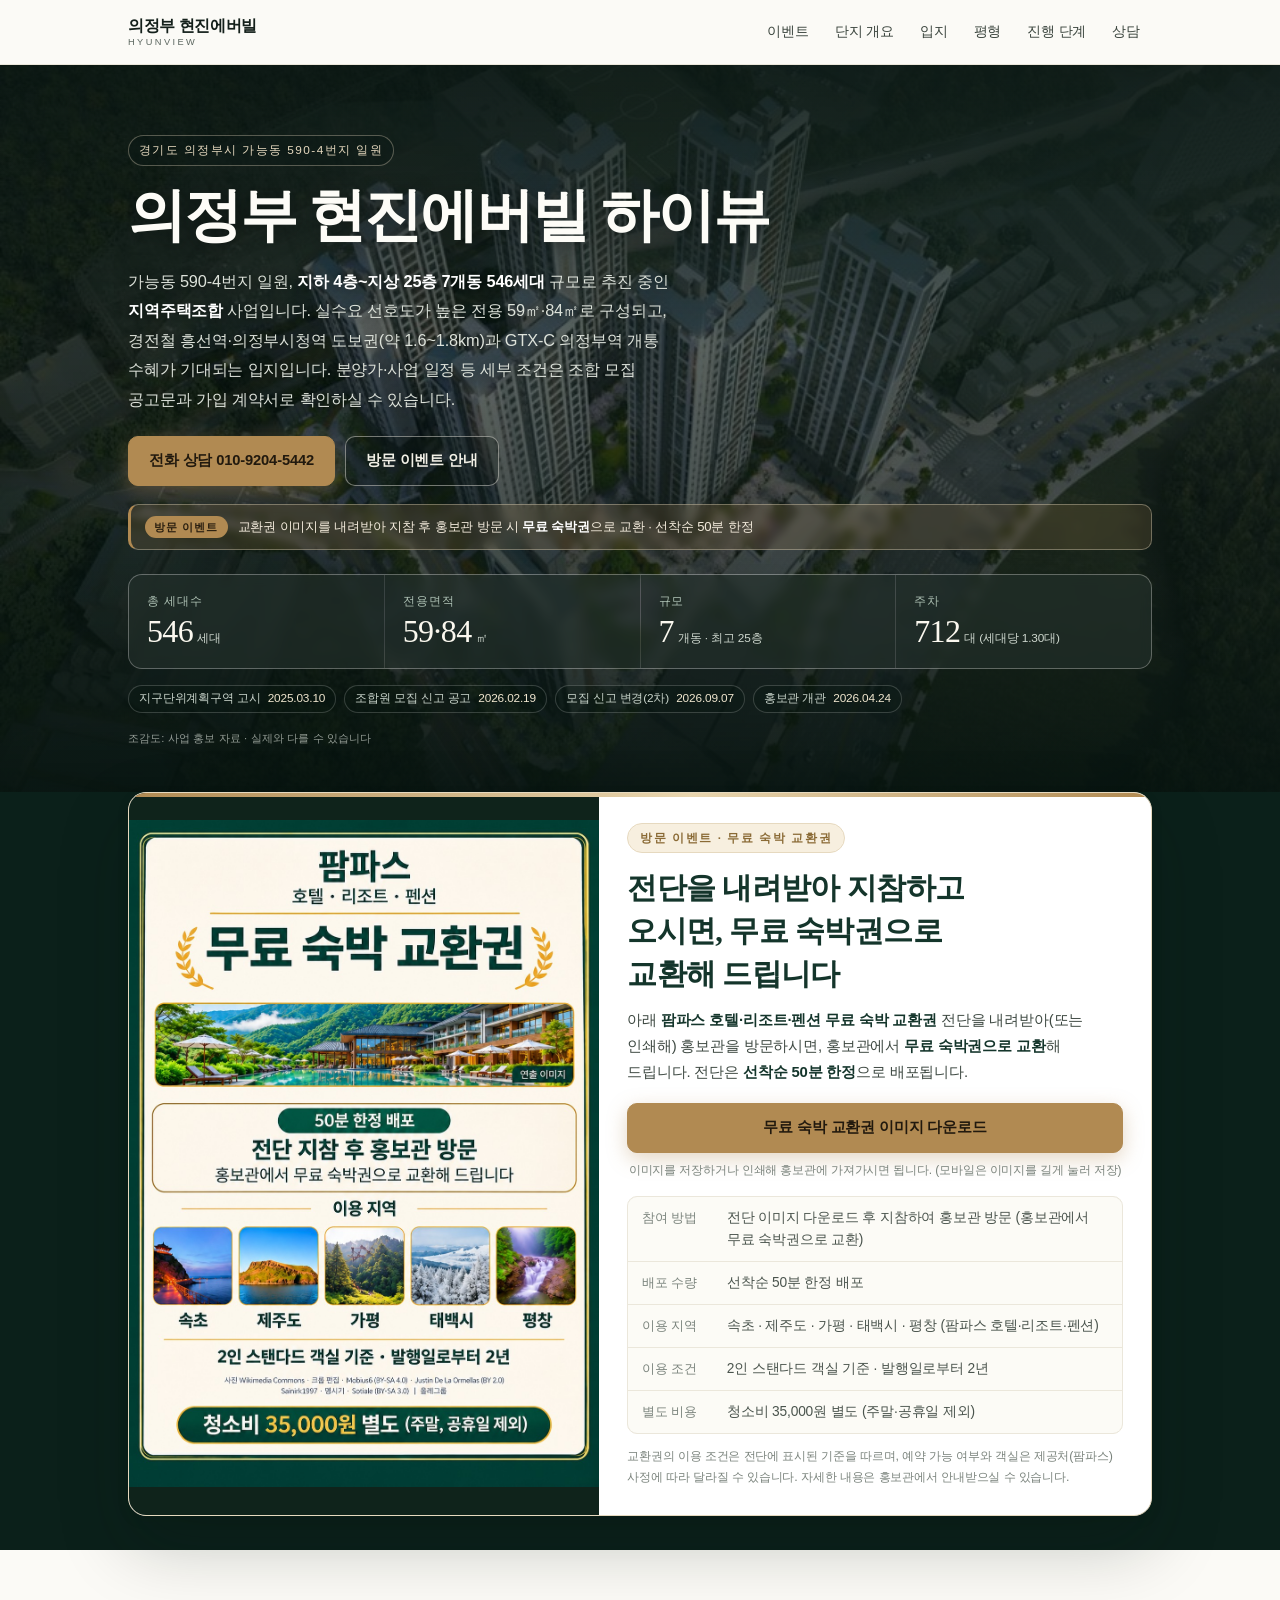
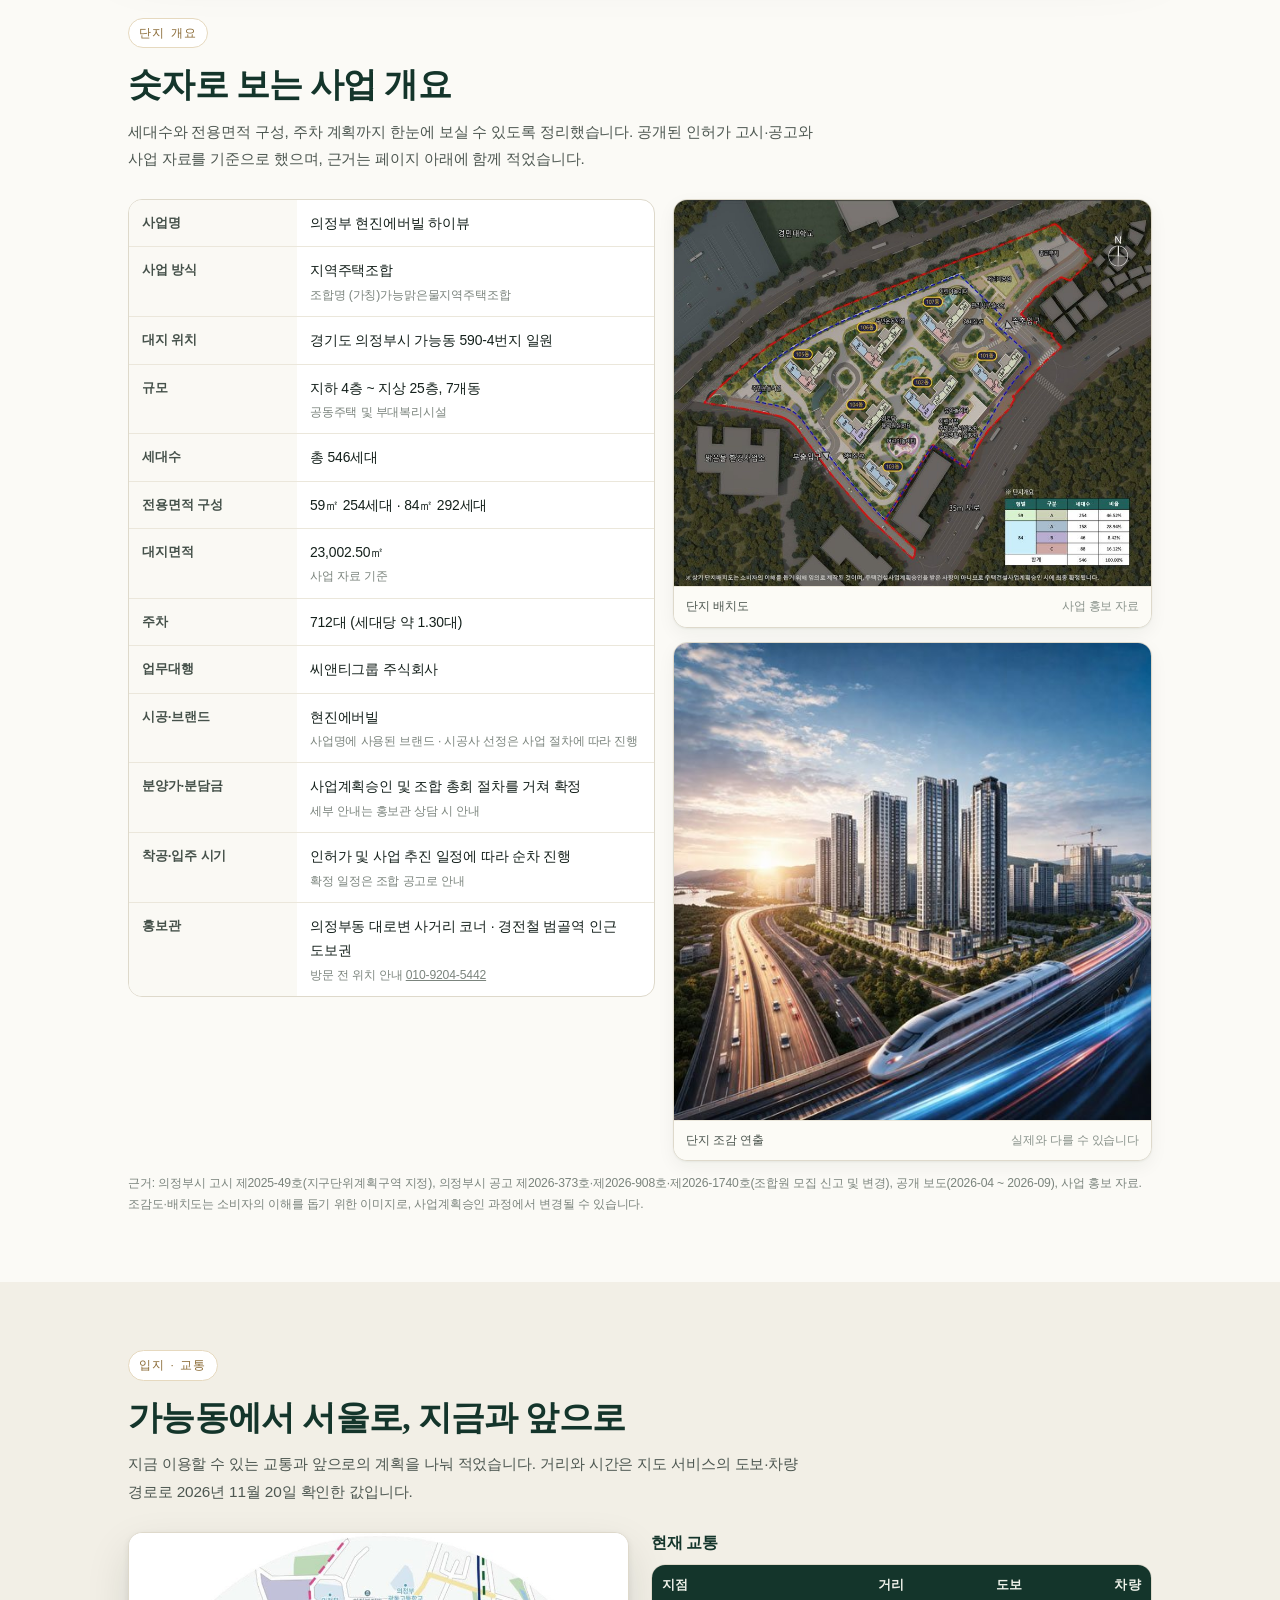
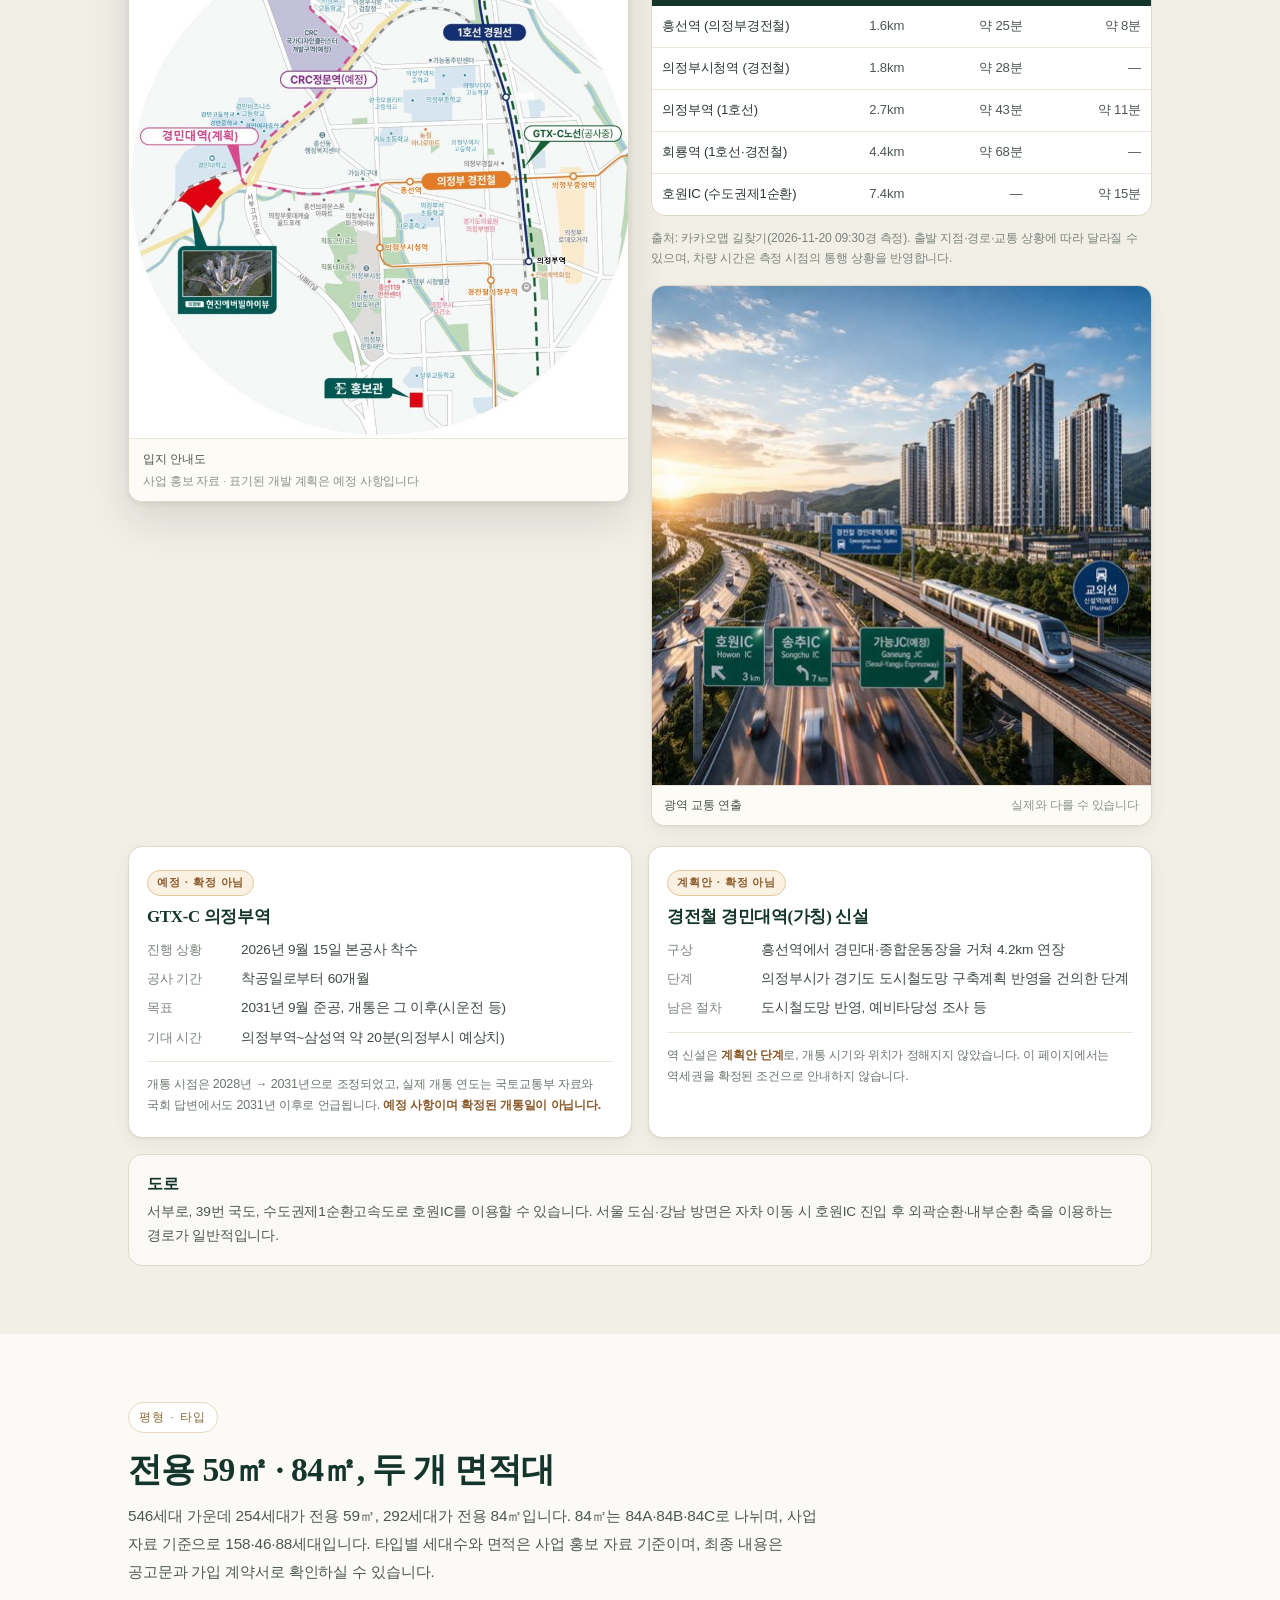
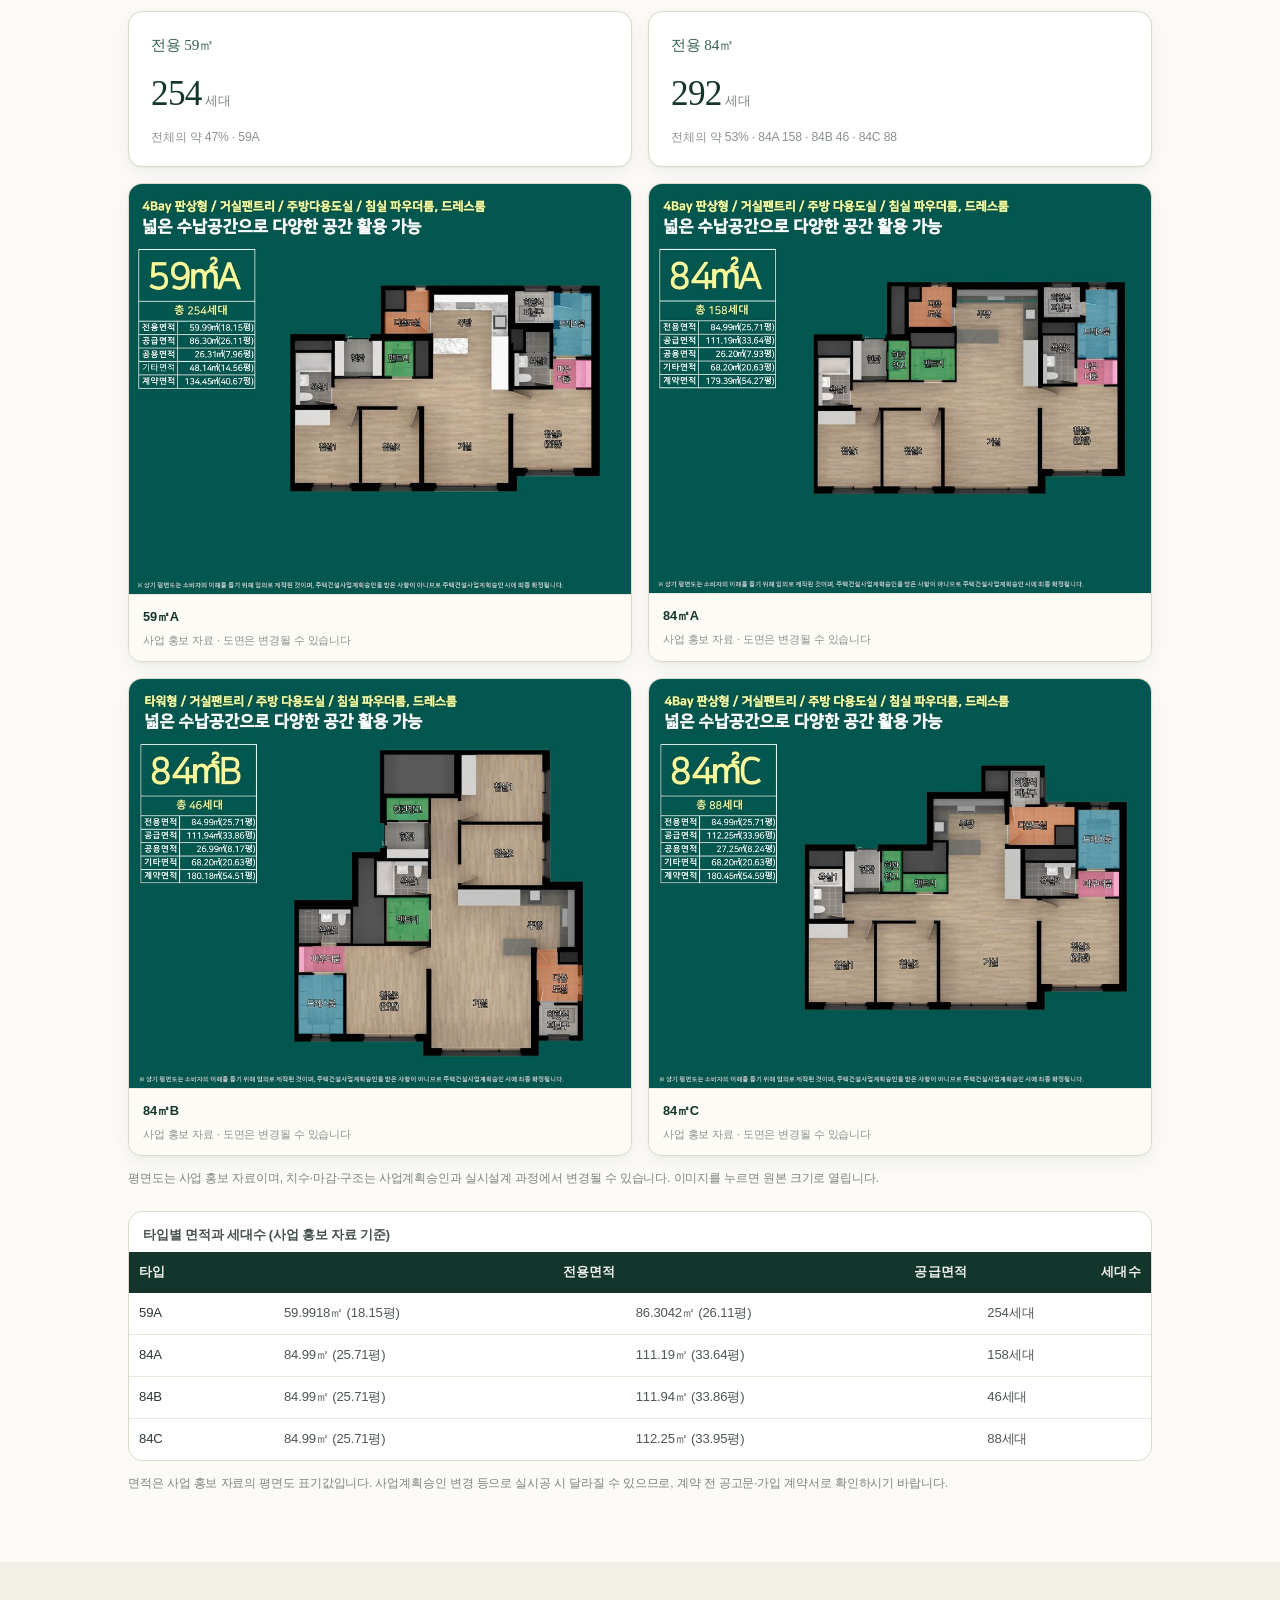
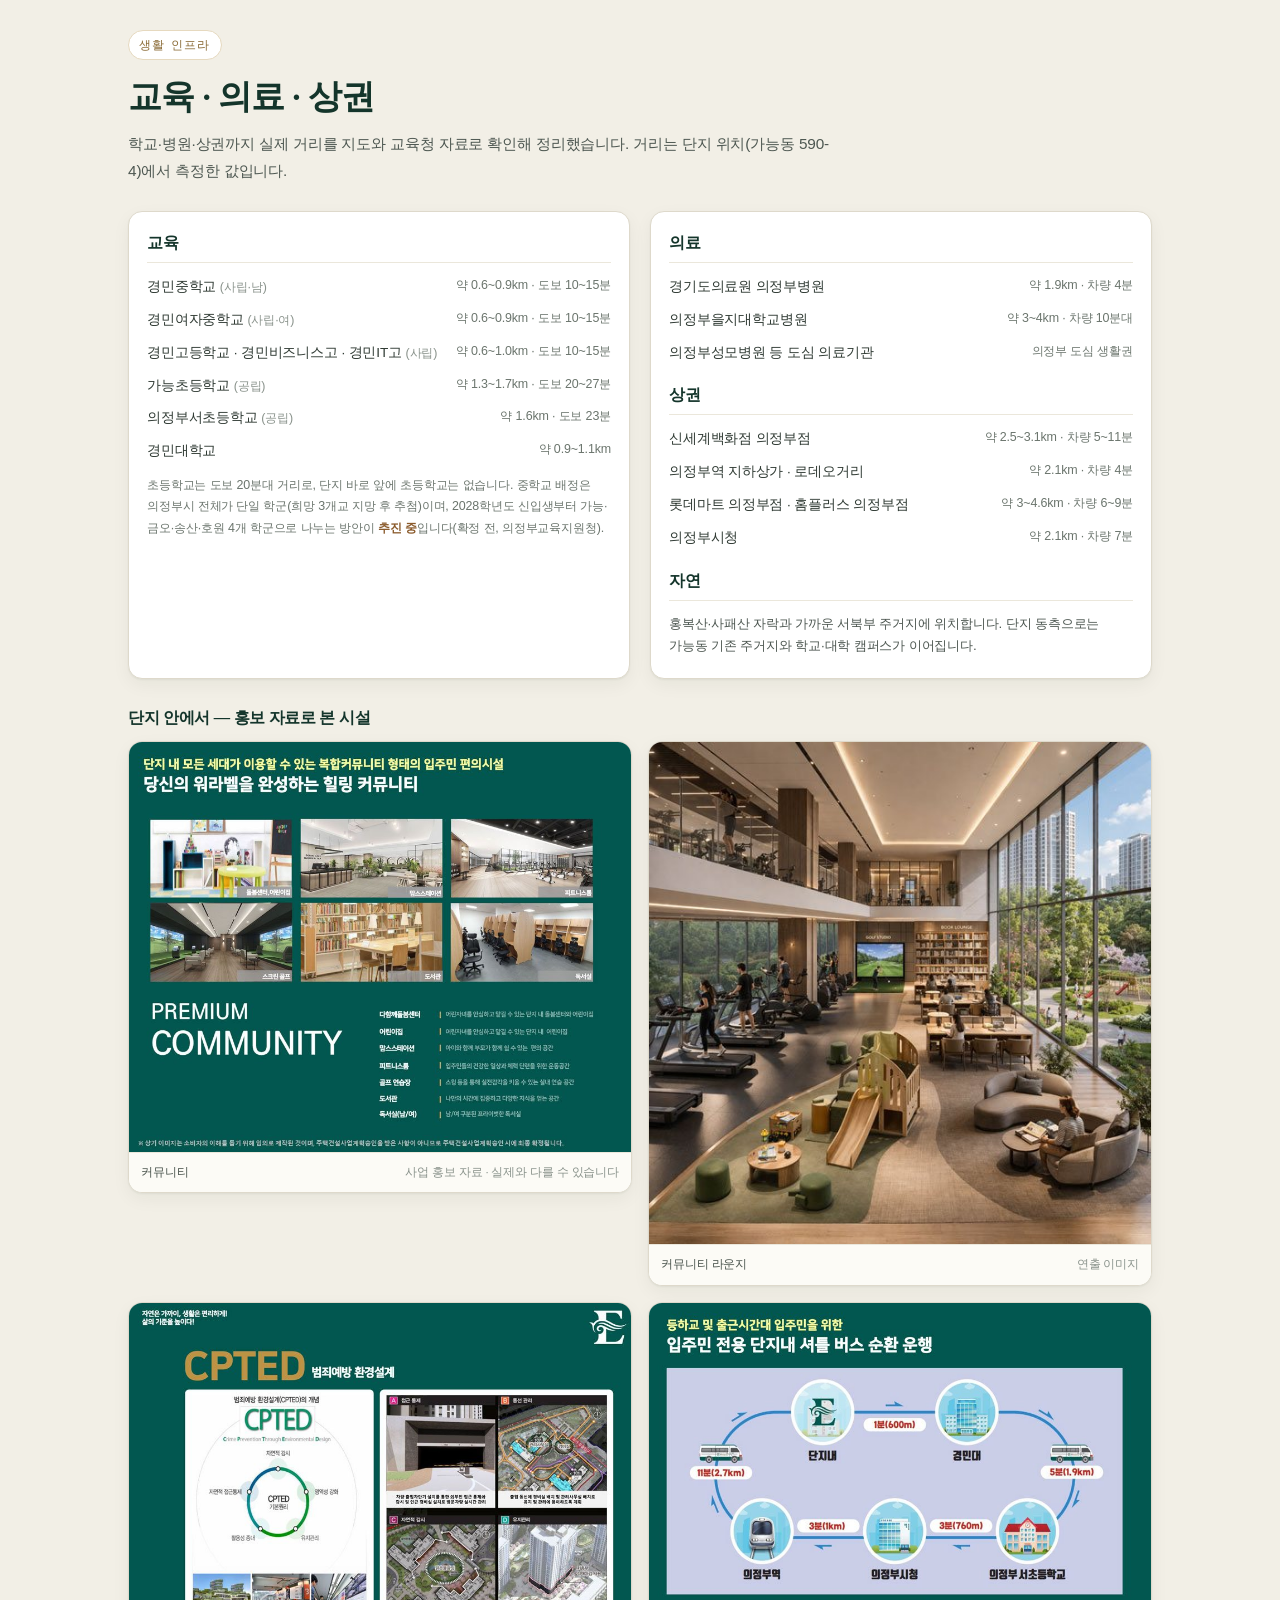
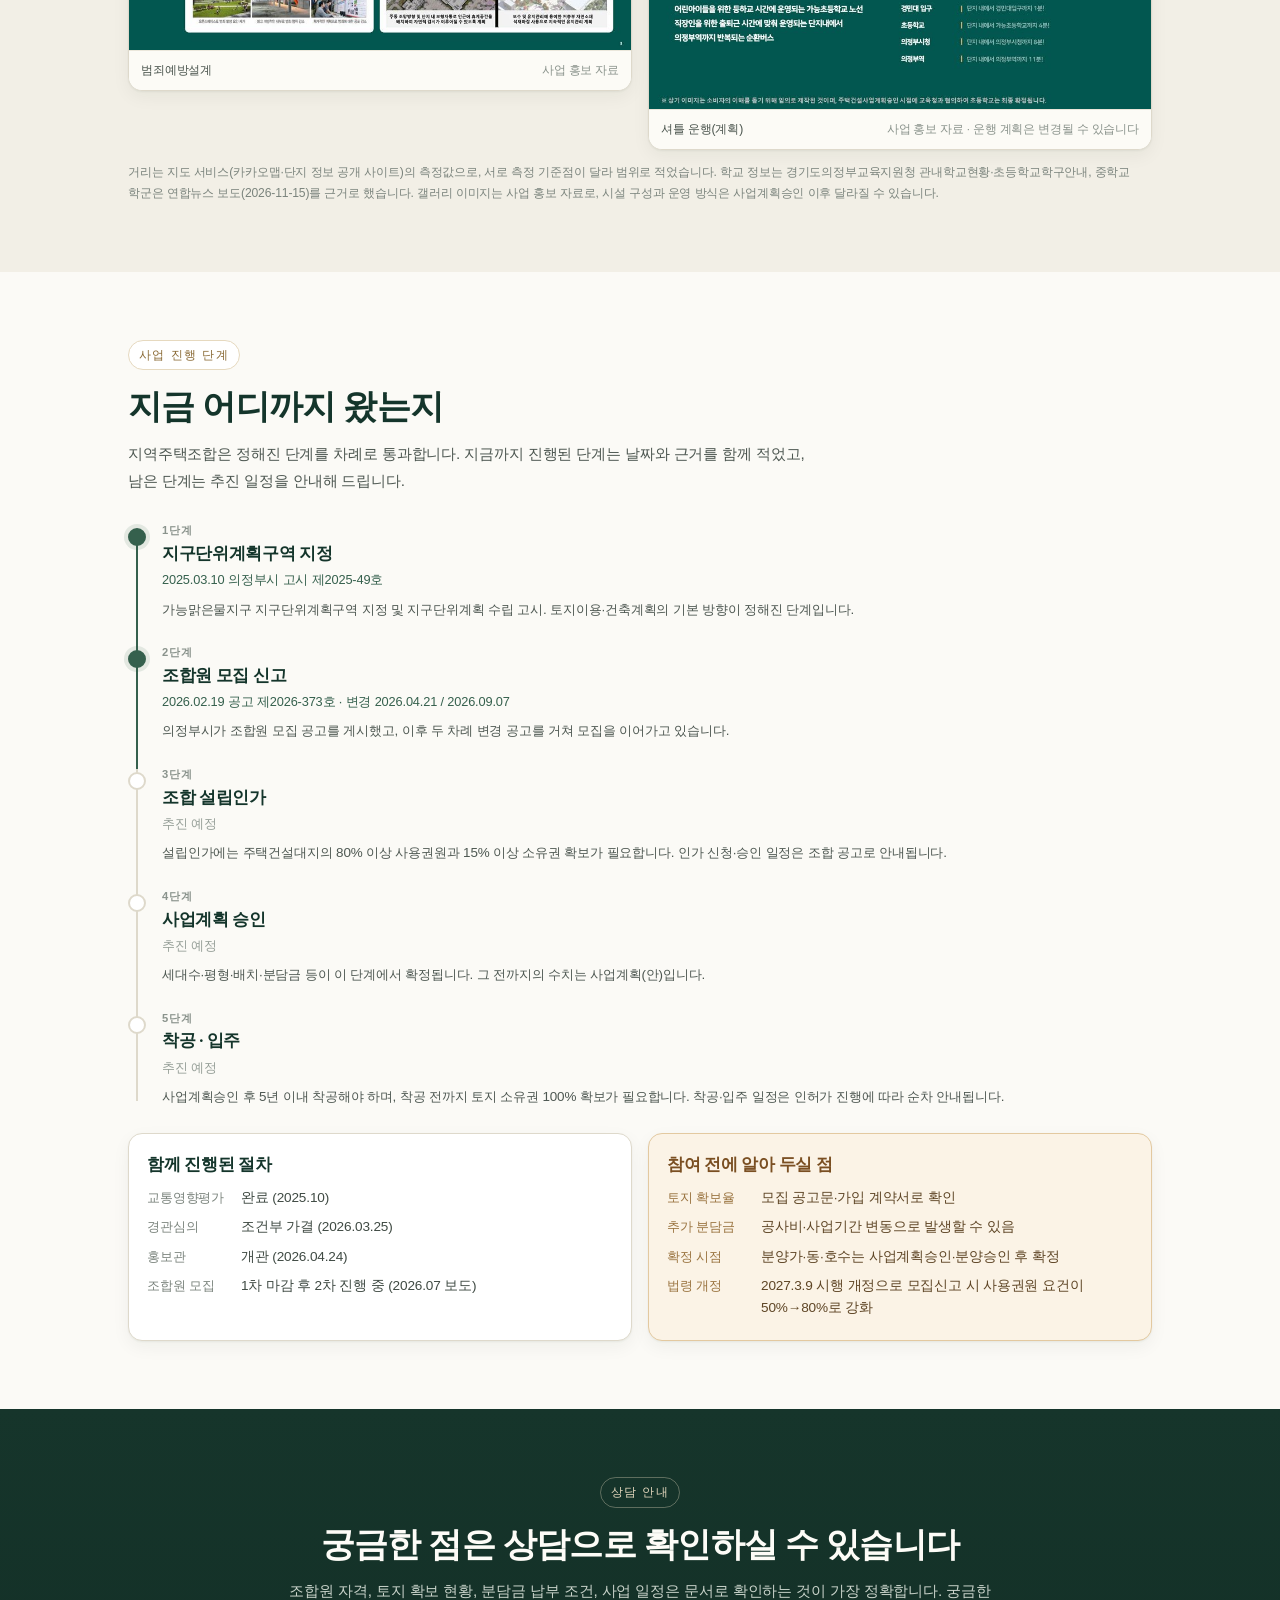
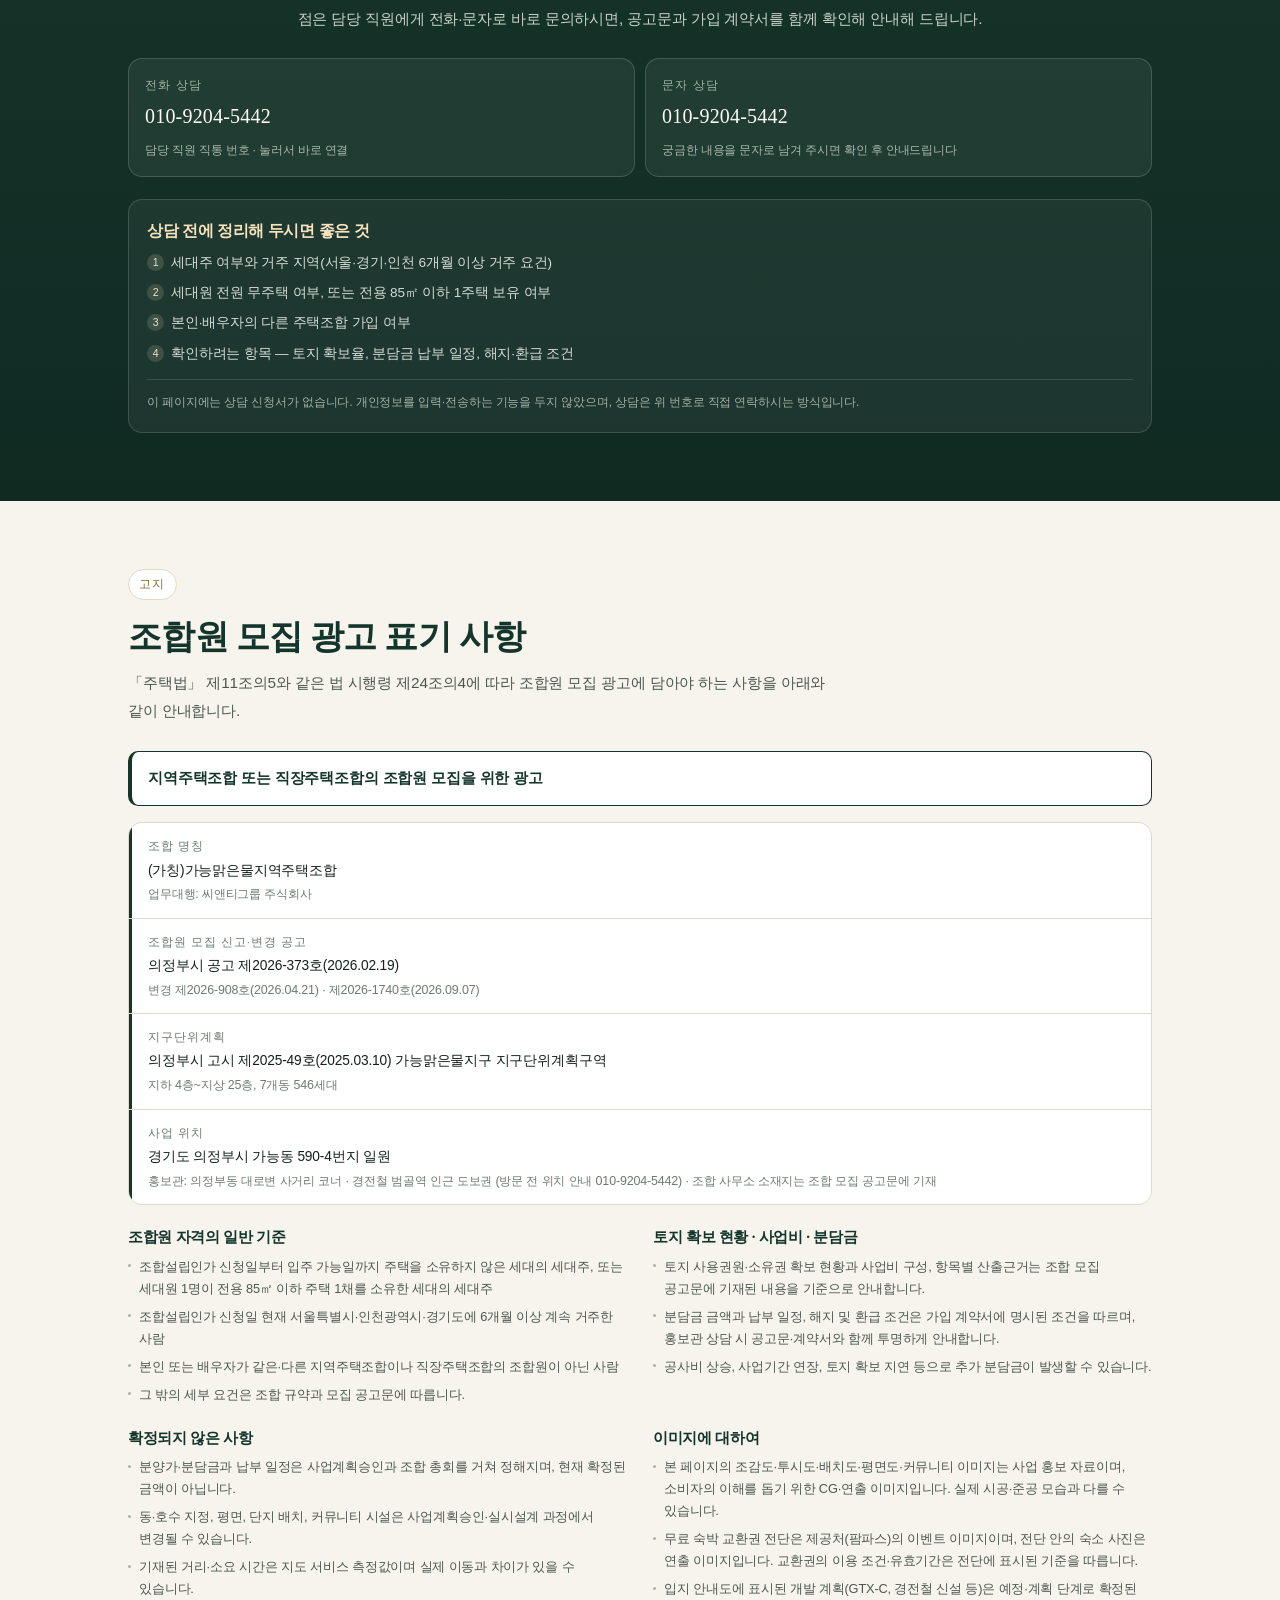
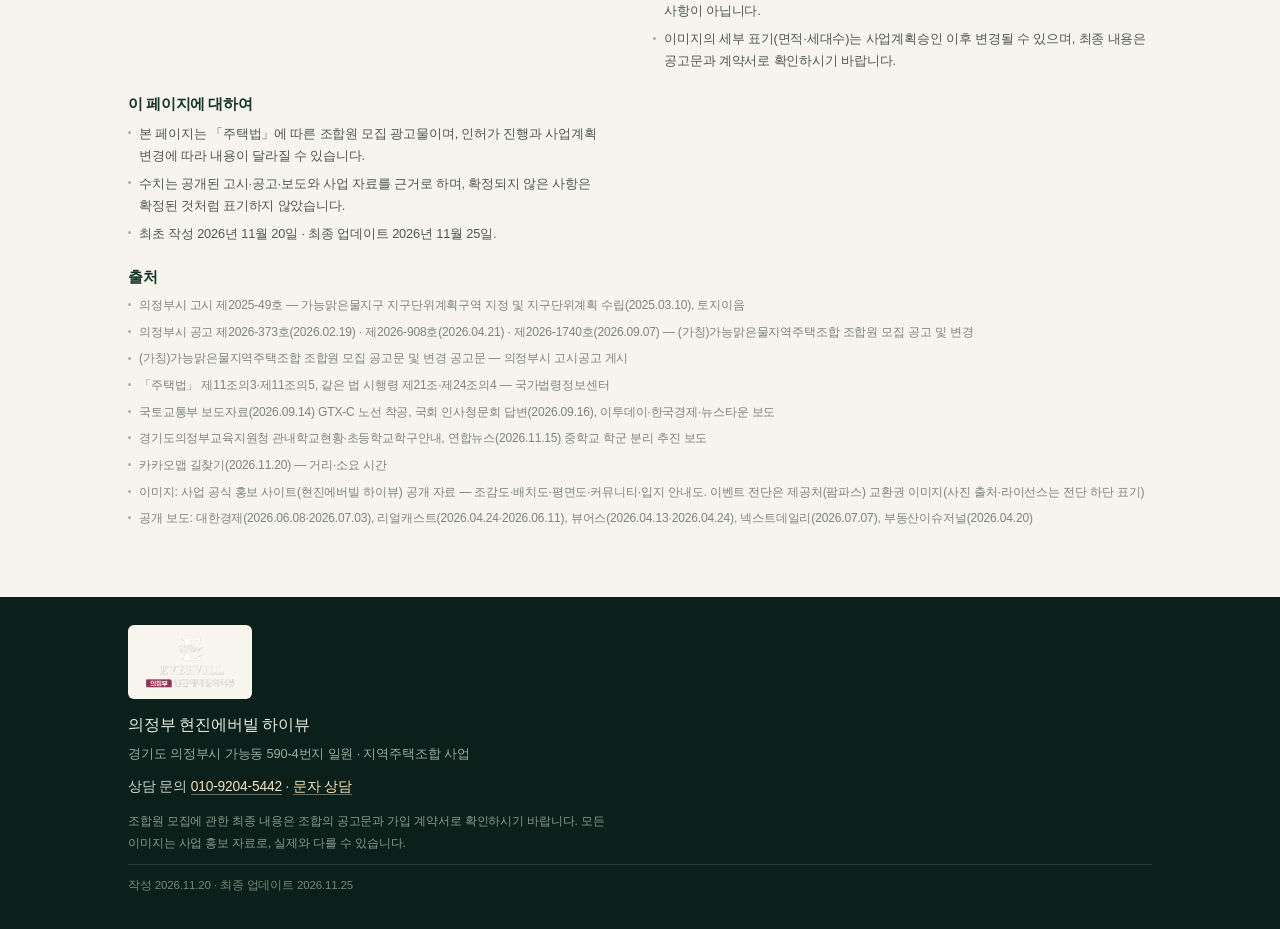
==== commit 09940c34: "hyunview: 한글 줄바꿈(keep-all) 보정" ====
--- a/hyunview/index.html
+++ b/hyunview/index.html
@@ -17,7 +17,7 @@
 <meta property="og:image" content="https://ongtnt02.github.io/hyunview/assets/hero-aerial.jpg">
 <meta name="twitter:card" content="summary_large_image">
 <link rel="preload" as="image" href="assets/hero-aerial.jpg">
-<link rel="stylesheet" href="styles.css?v=20261125c">
+<link rel="stylesheet" href="styles.css?v=20261125d">
 </head>
 <body>
 <a class="skip-link" href="#main">본문으로 바로 가기</a>
--- a/hyunview/styles.css
+++ b/hyunview/styles.css
@@ -45,6 +45,8 @@
   font-size: 16px;
   line-height: 1.75;
   letter-spacing: -0.01em;
+  word-break: keep-all;
+  overflow-wrap: break-word;
   padding-bottom: 64px; /* 하단 고정 바 자리 */
   overflow-x: hidden;
 }
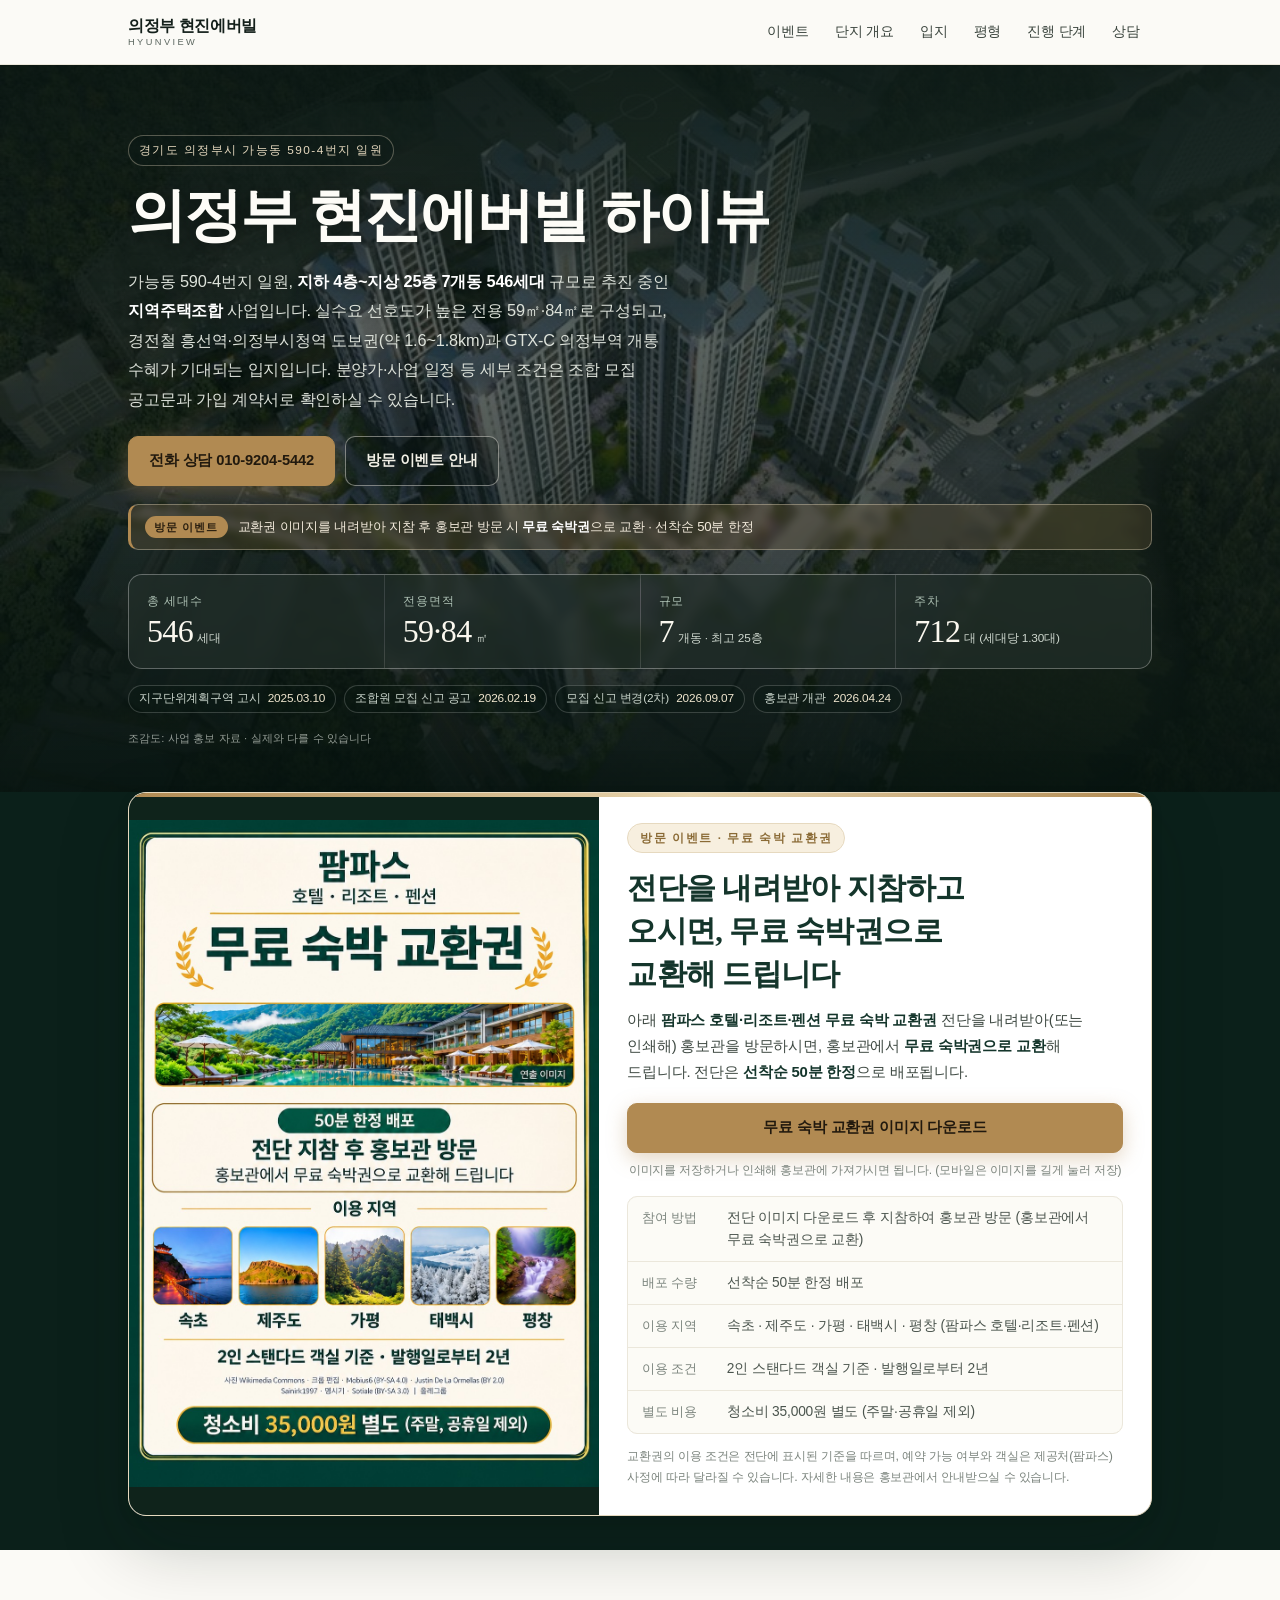
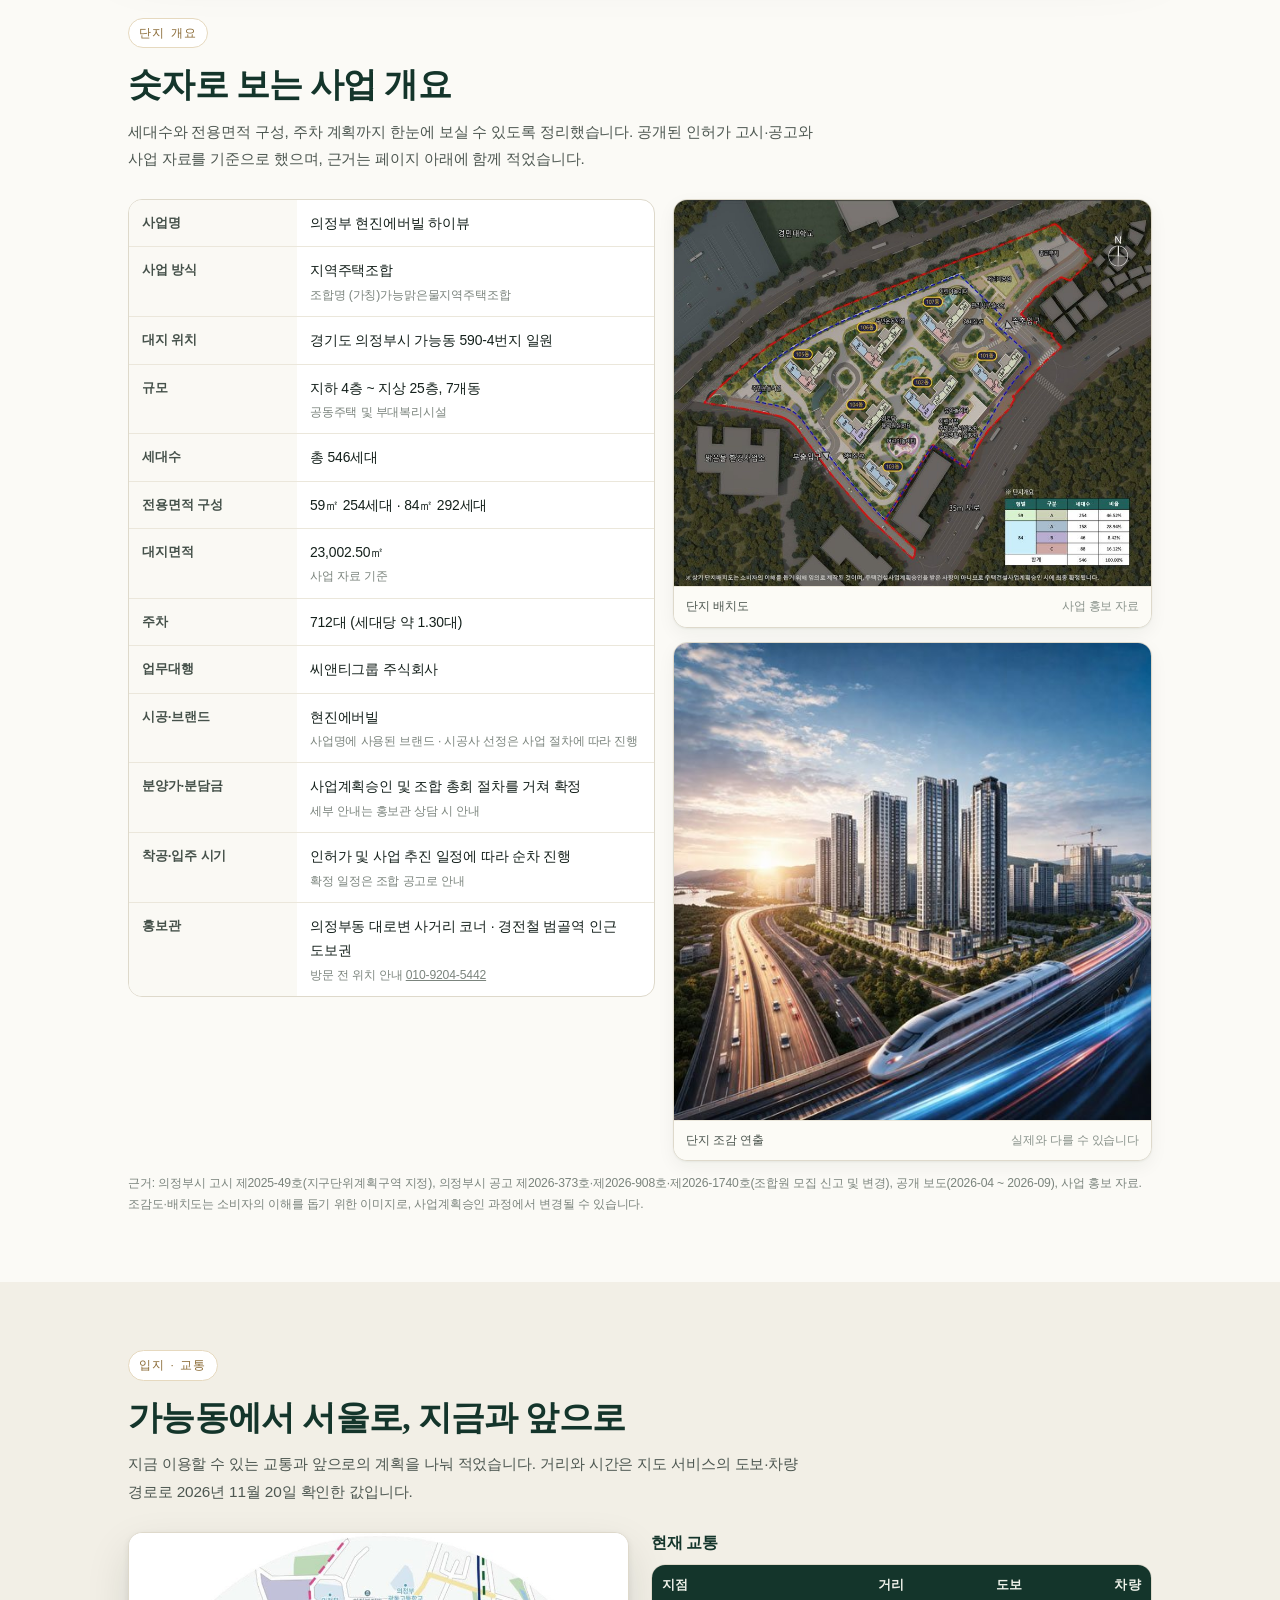
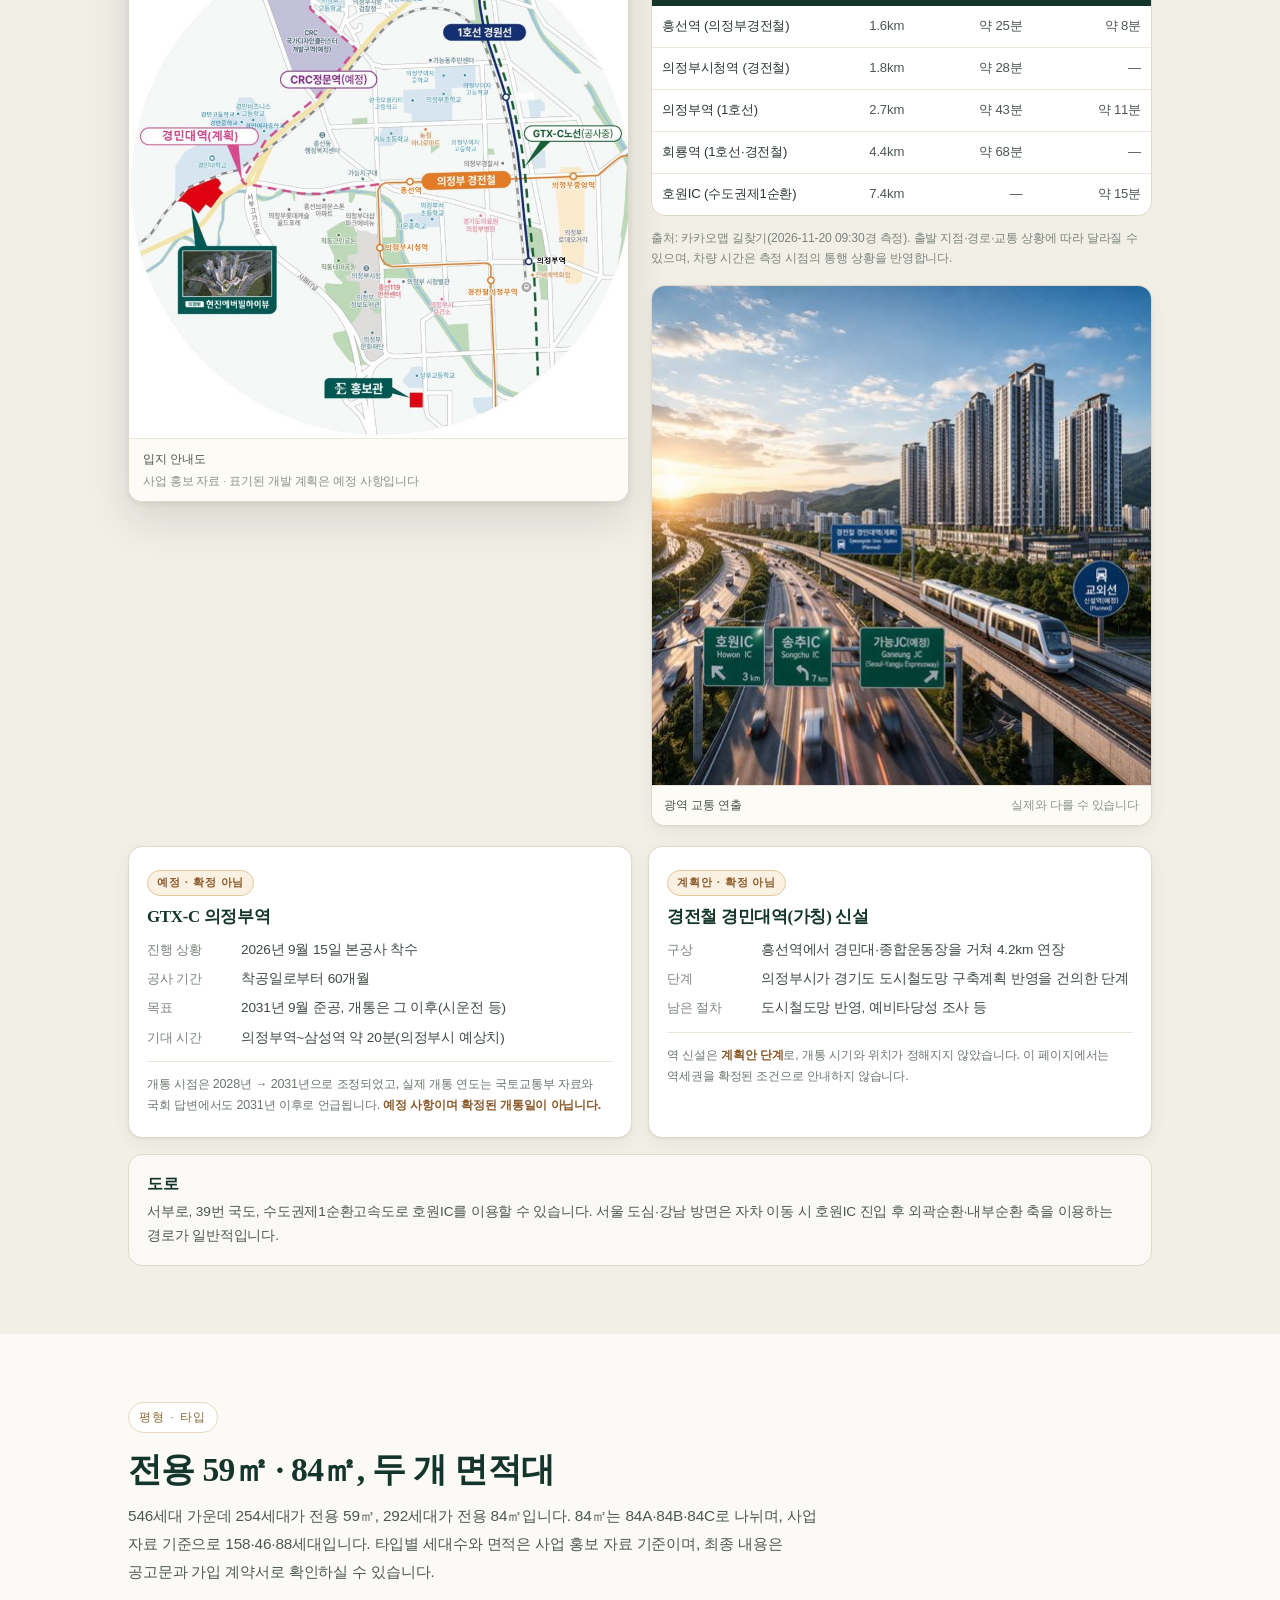
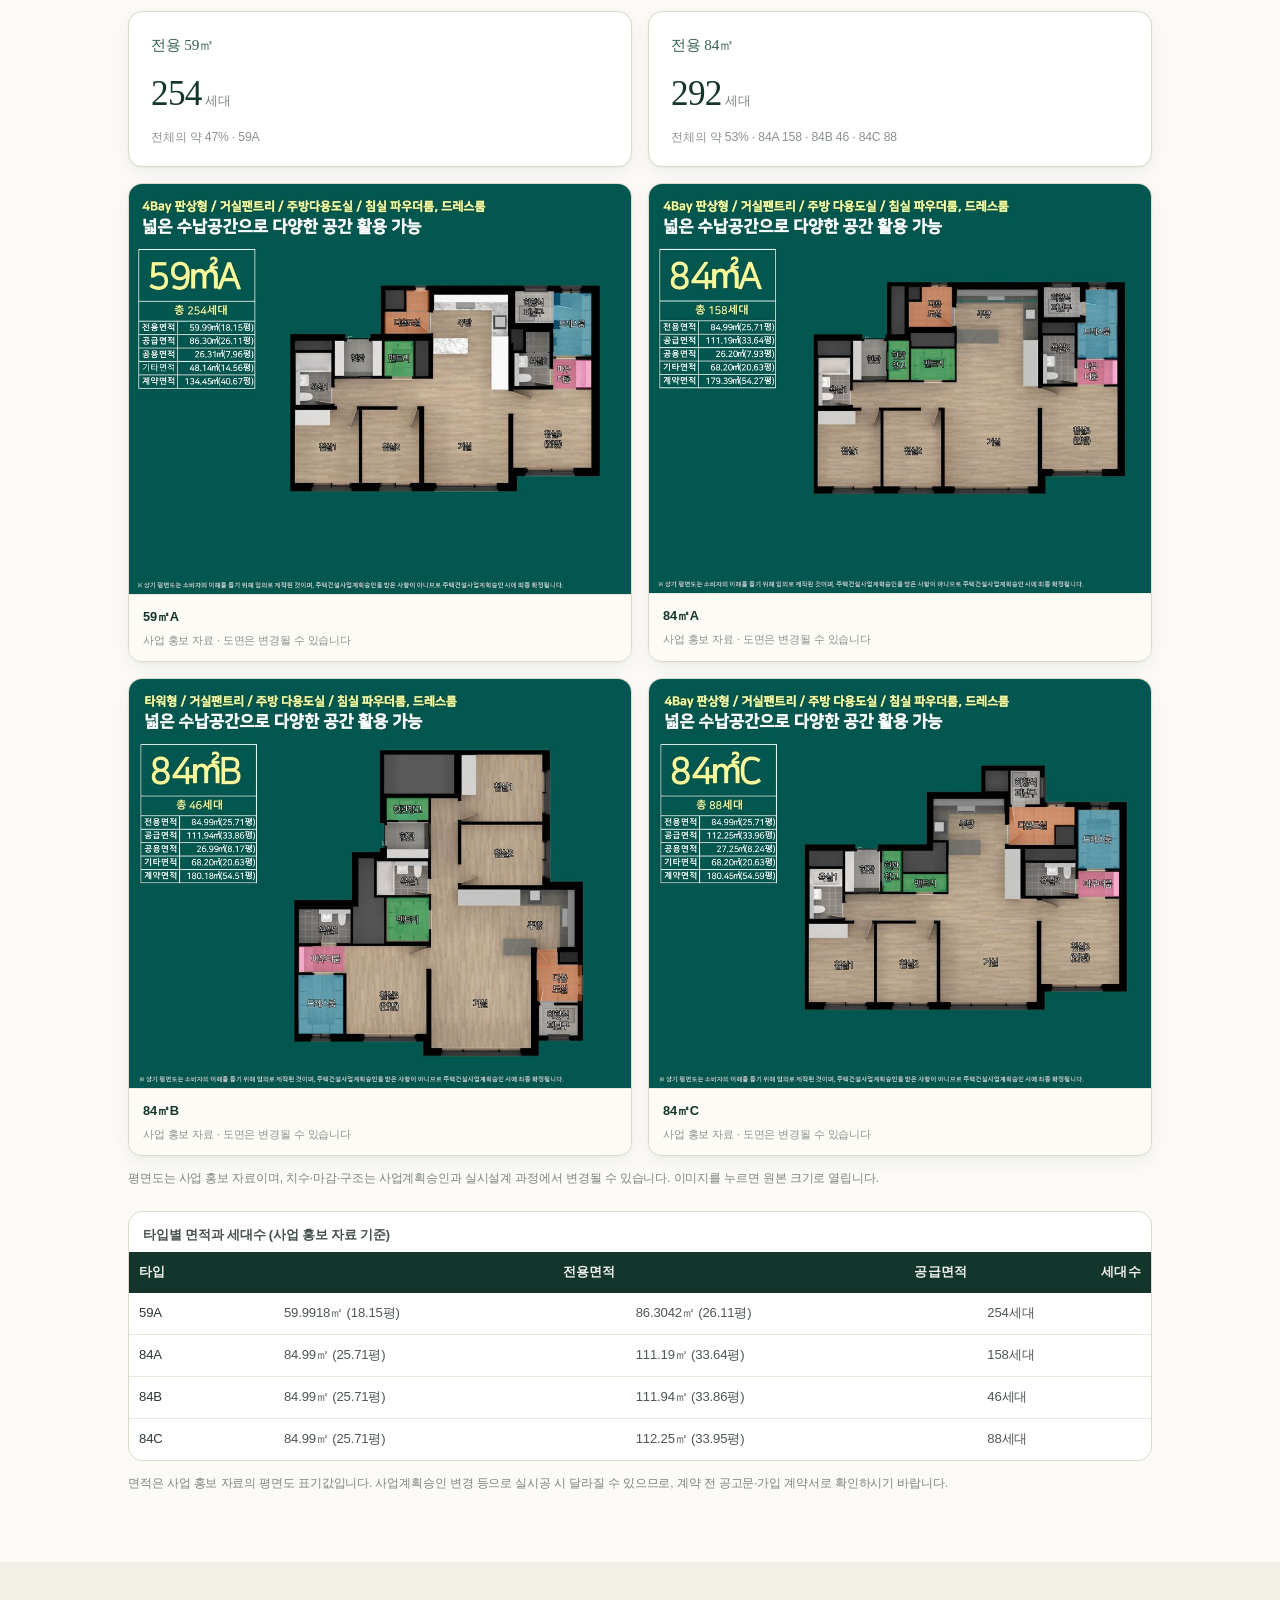
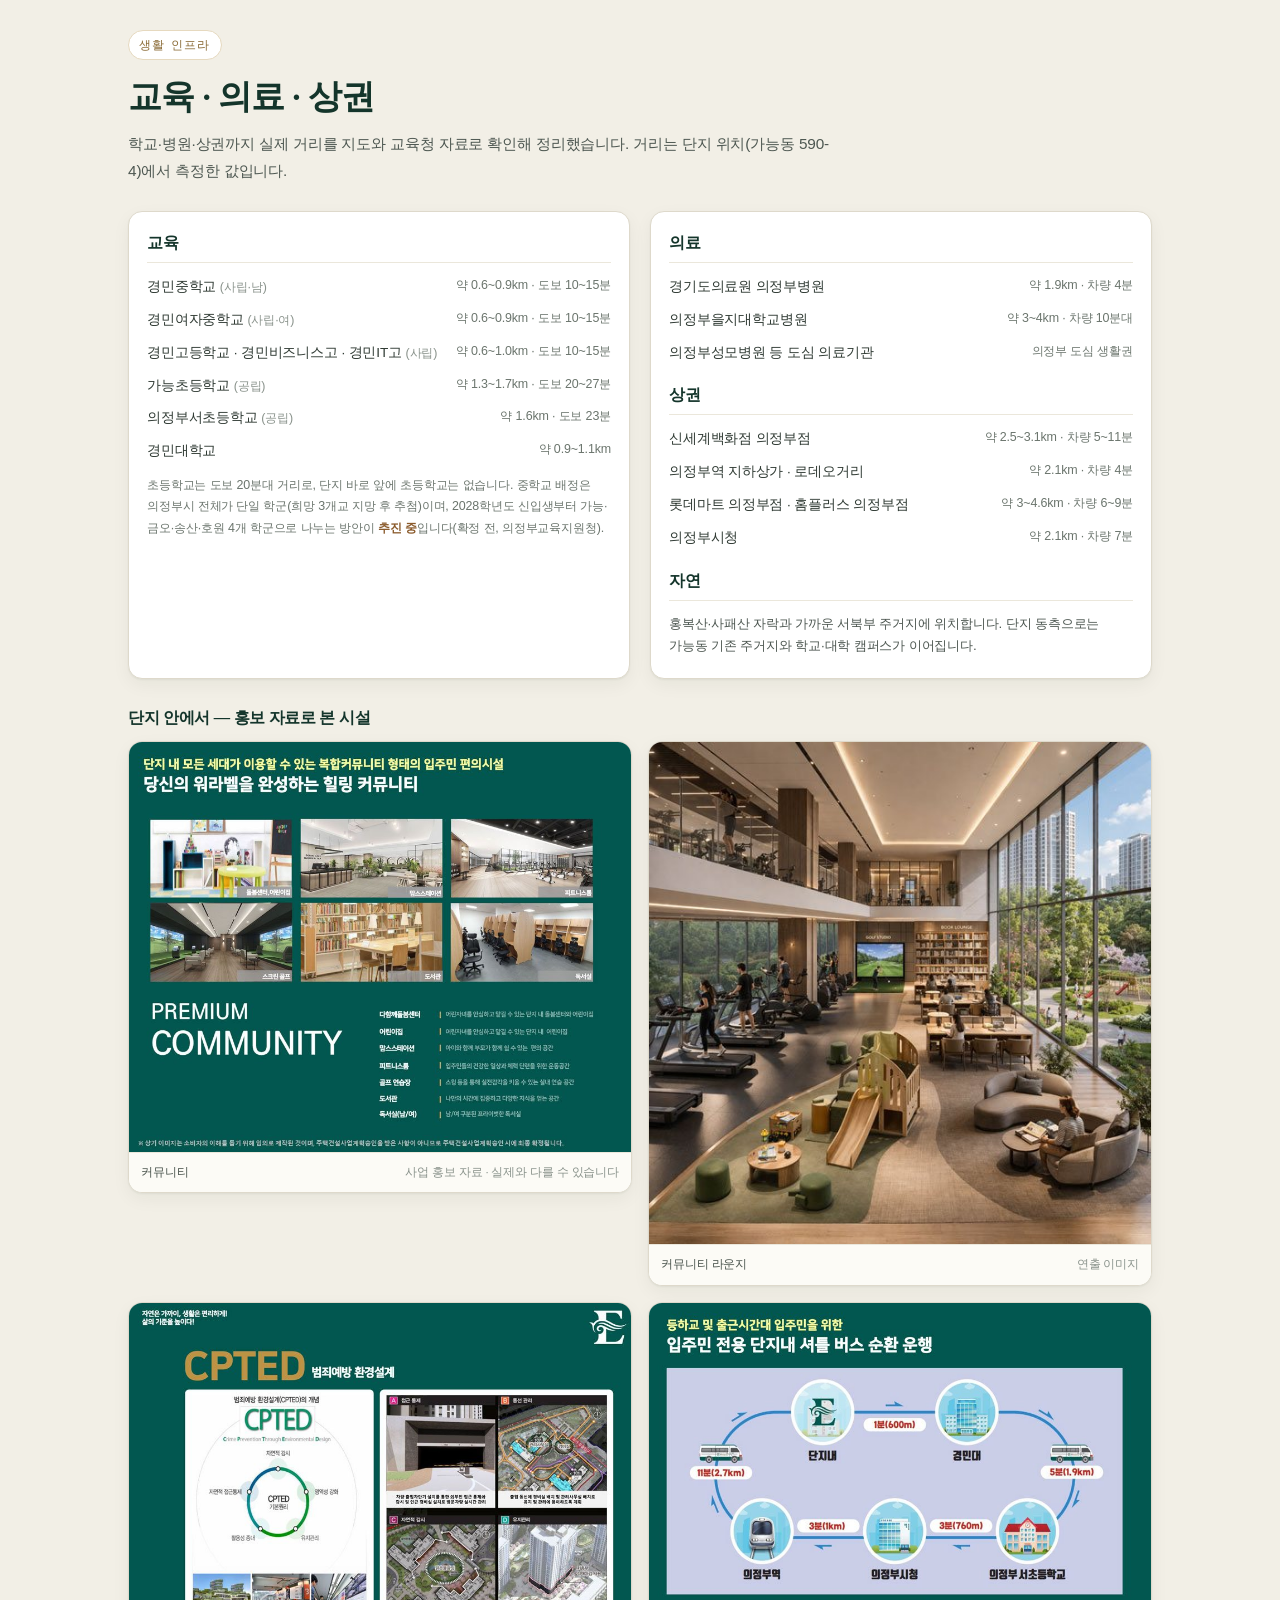
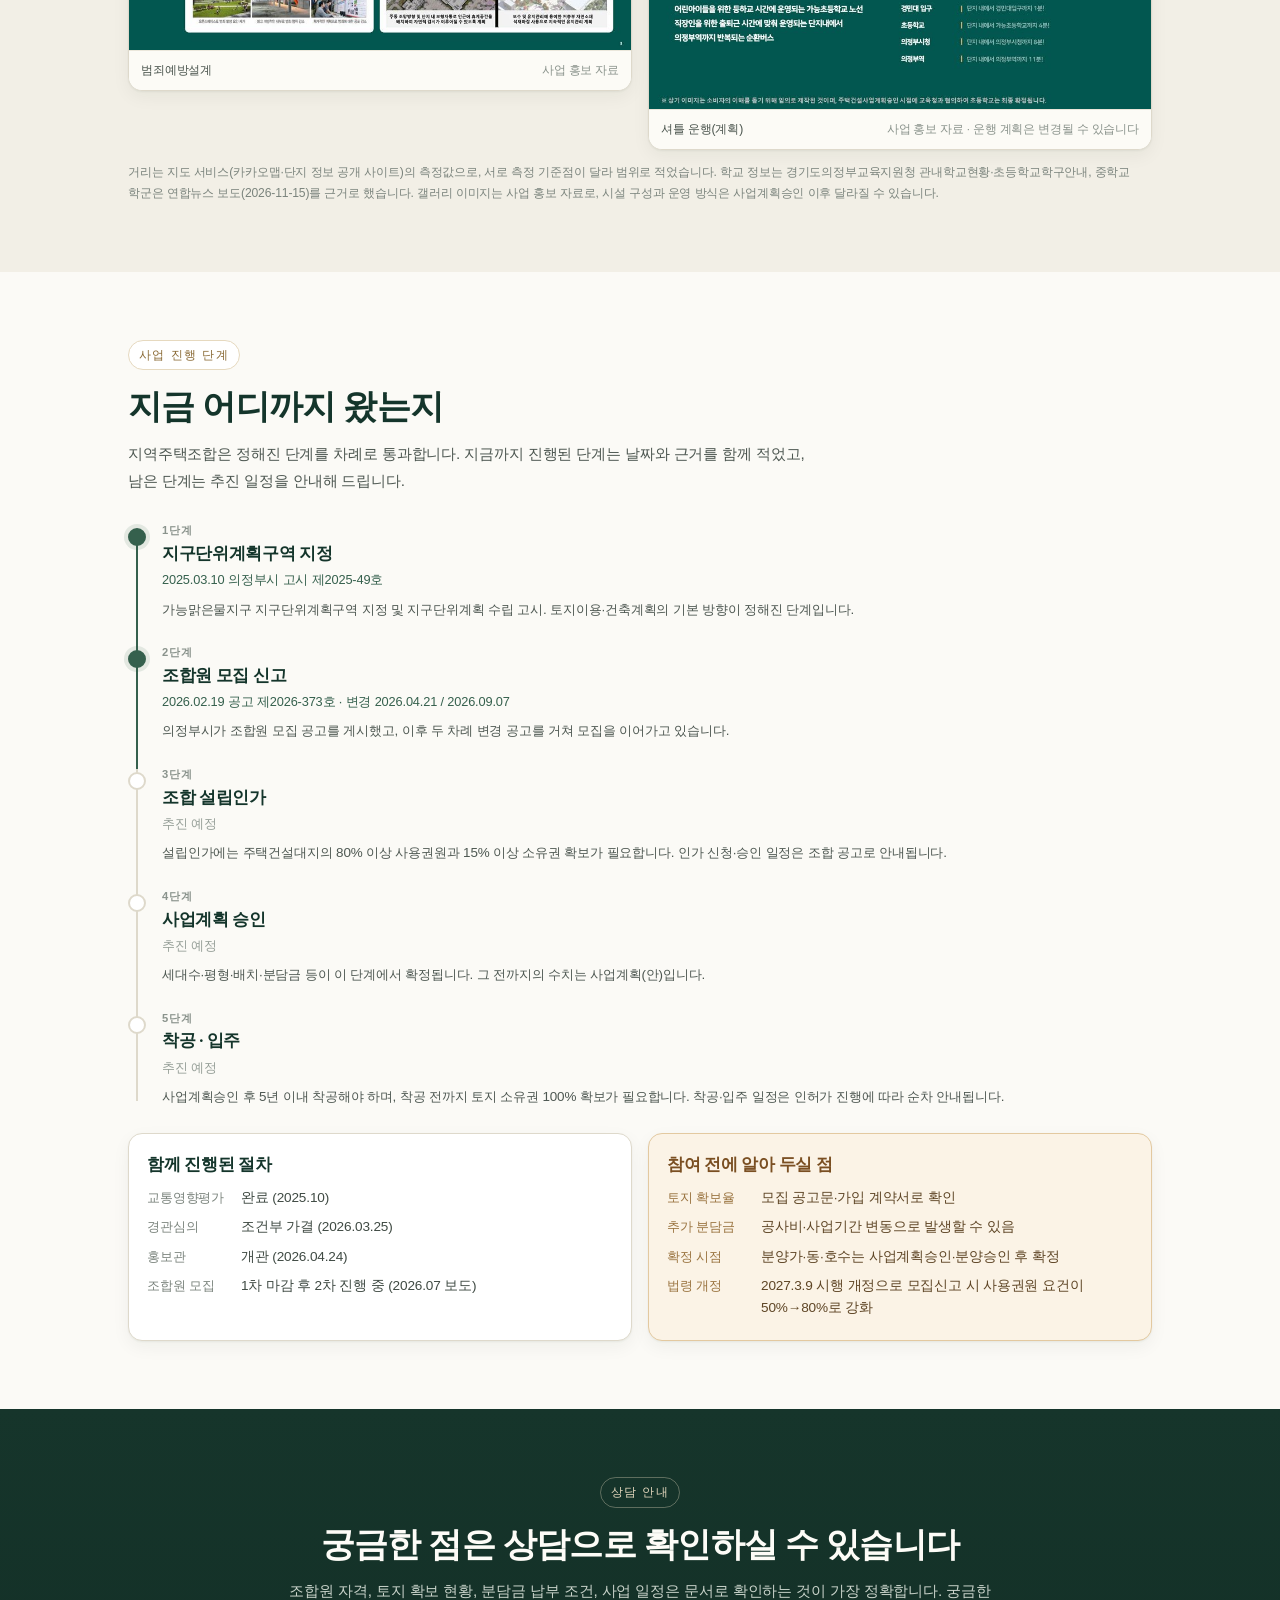
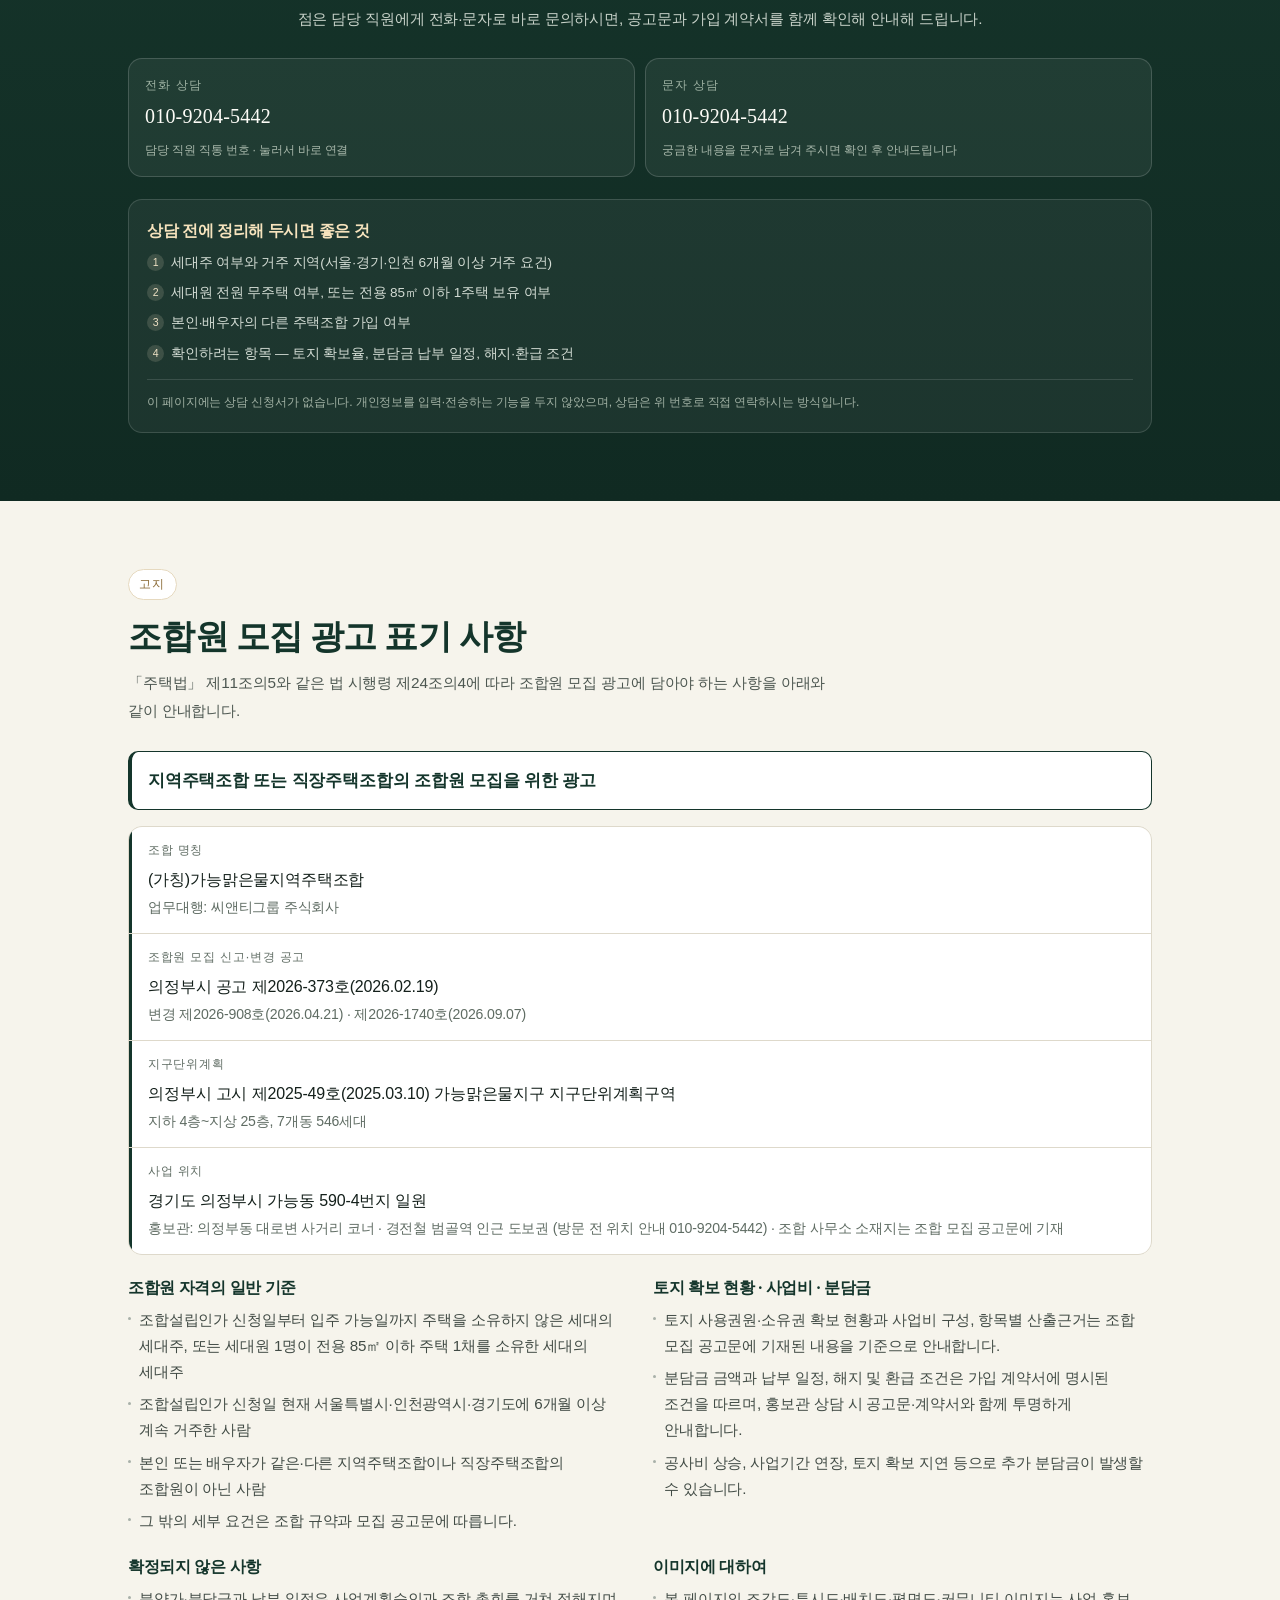
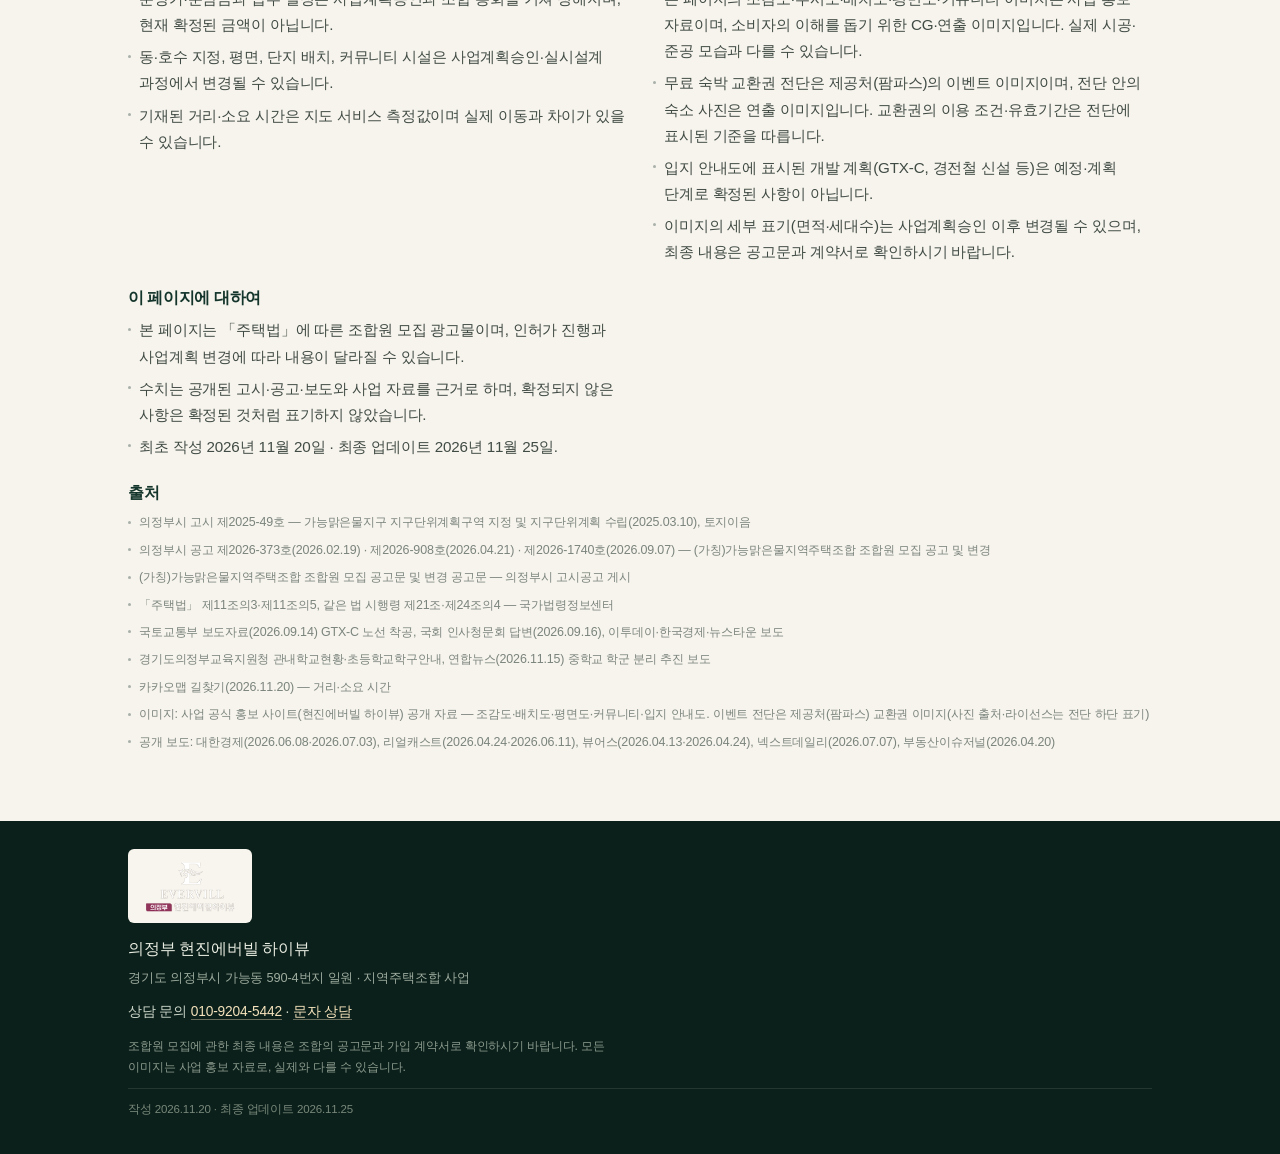
==== commit 423679b9: "hyunview: 고지 영역 가독성·표기 크기 상향" ====
--- a/hyunview/index.html
+++ b/hyunview/index.html
@@ -17,7 +17,7 @@
 <meta property="og:image" content="https://ongtnt02.github.io/hyunview/assets/hero-aerial.jpg">
 <meta name="twitter:card" content="summary_large_image">
 <link rel="preload" as="image" href="assets/hero-aerial.jpg">
-<link rel="stylesheet" href="styles.css?v=20261125d">
+<link rel="stylesheet" href="styles.css?v=20261125e">
 </head>
 <body>
 <a class="skip-link" href="#main">본문으로 바로 가기</a>
--- a/hyunview/styles.css
+++ b/hyunview/styles.css
@@ -1023,7 +1023,7 @@
   border-radius: 10px;
   padding: 14px 16px;
   margin-bottom: 16px;
-  font-size: .92rem;
+  font-size: 1.05rem;
   color: var(--pine);
   letter-spacing: -0.01em;
 }
@@ -1043,21 +1043,21 @@
   border-left: 3px solid var(--pine);
 }
 .notice-fact-key {
-  font-size: .72rem;
-  letter-spacing: .08em;
-  color: #6d7a71;
-  margin-bottom: 3px;
+  font-size: .78rem;
+  letter-spacing: .06em;
+  color: #5f6c63;
+  margin-bottom: 4px;
 }
 .notice-fact-value {
-  font-size: .86rem;
-  line-height: 1.65;
+  font-size: 1rem;
+  line-height: 1.7;
   color: var(--ink);
 }
 .notice-fact-value .sub {
   display: block;
-  font-size: .78rem;
-  color: #6d7a71;
-  margin-top: 2px;
+  font-size: .88rem;
+  color: #5f6c63;
+  margin-top: 3px;
 }
 .notice-blocks {
   display: grid;
@@ -1065,19 +1065,19 @@
   margin-top: 22px;
 }
 .notice-blocks h3 {
-  font-size: .95rem;
+  font-size: 1.02rem;
   color: var(--pine);
   margin-bottom: 8px;
 }
 .notice-sources { margin-top: 22px; }
-.notice-sources h3 { font-size: .95rem; color: var(--pine); margin-bottom: 8px; }
+.notice-sources h3 { font-size: 1.02rem; color: var(--pine); margin-bottom: 8px; }
 .notice-list { display: grid; gap: 6px; }
 .notice-list li {
   position: relative;
   padding-left: 11px;
-  font-size: .8rem;
+  font-size: .95rem;
   line-height: 1.72;
-  color: #4d5751;
+  color: #414b45;
 }
 .notice-list li::before {
   content: "";
@@ -1087,7 +1087,7 @@
   border-radius: 50%;
   background: #a8b0a9;
 }
-.notice-list.sources li { color: #7b847d; font-size: .75rem; }
+.notice-list.sources li { color: #7b847d; font-size: .78rem; }
 
 /* ------------------------------------------------------------
    푸터
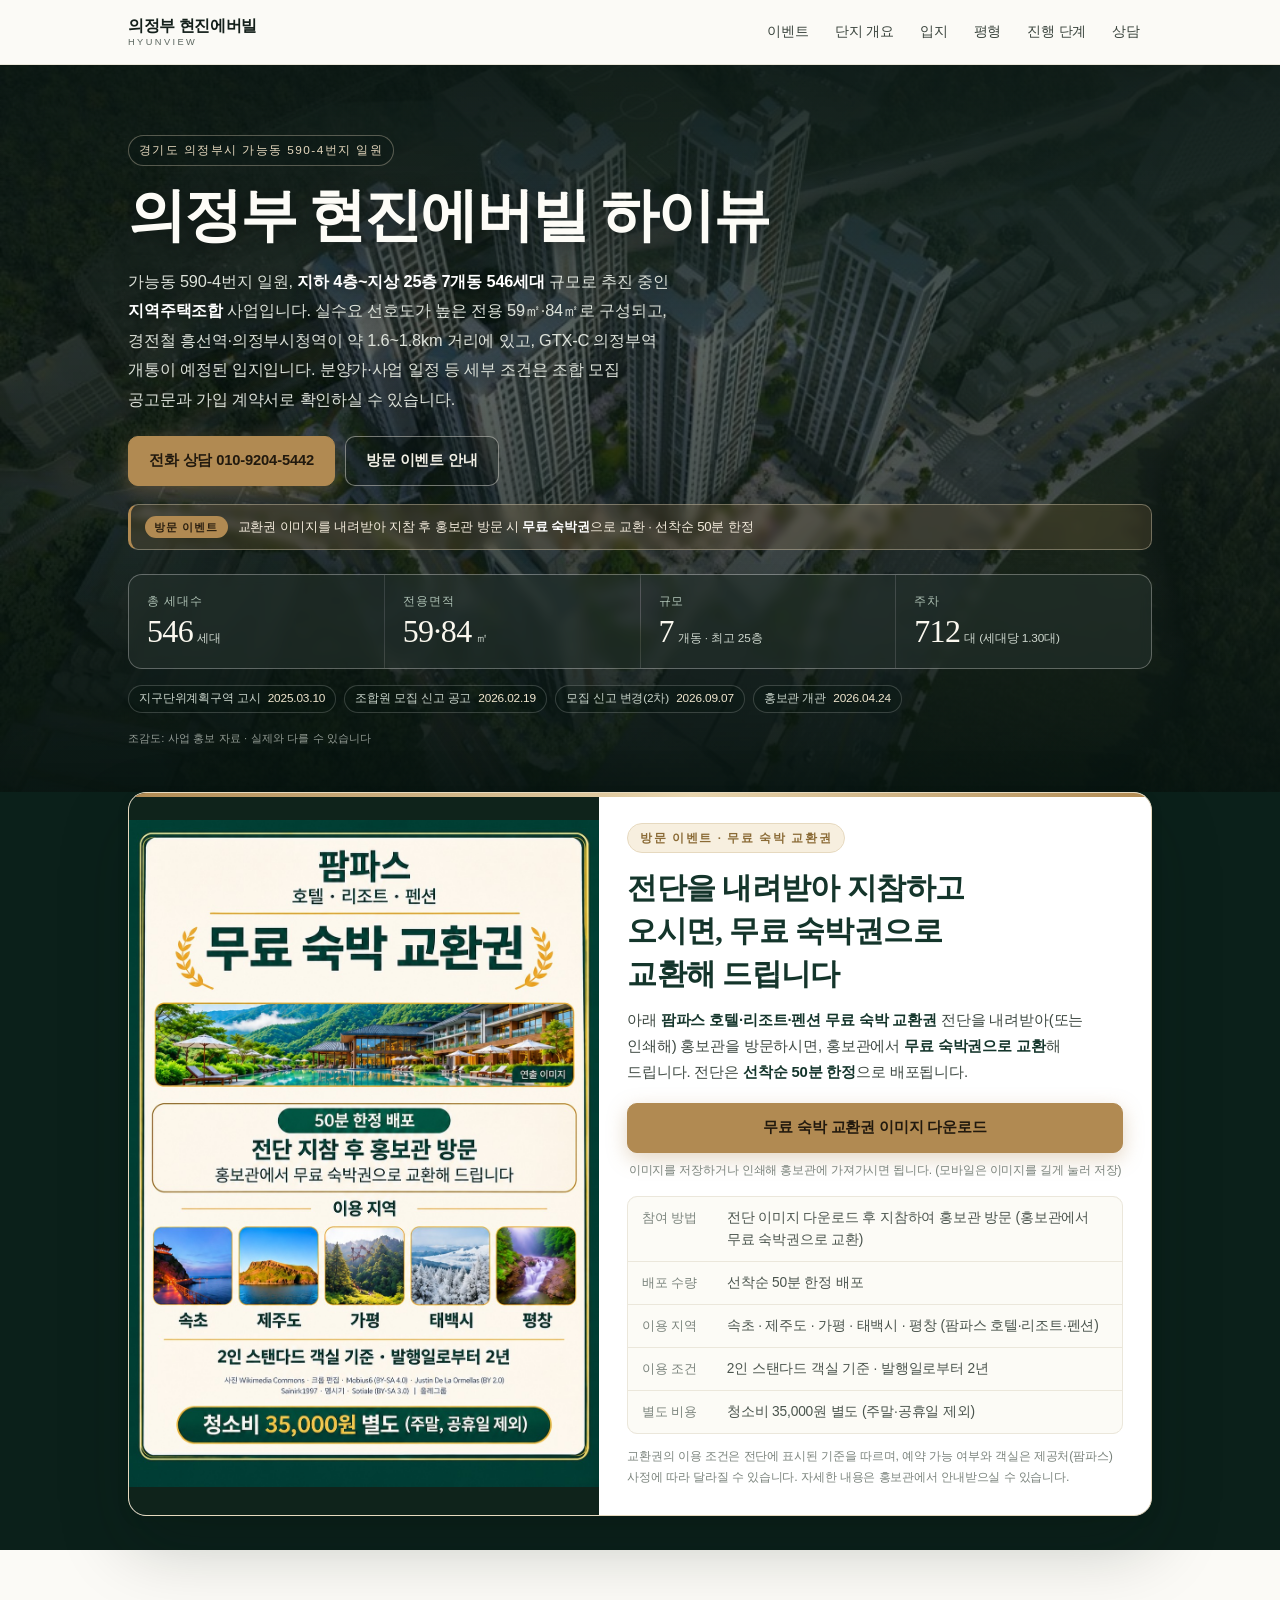
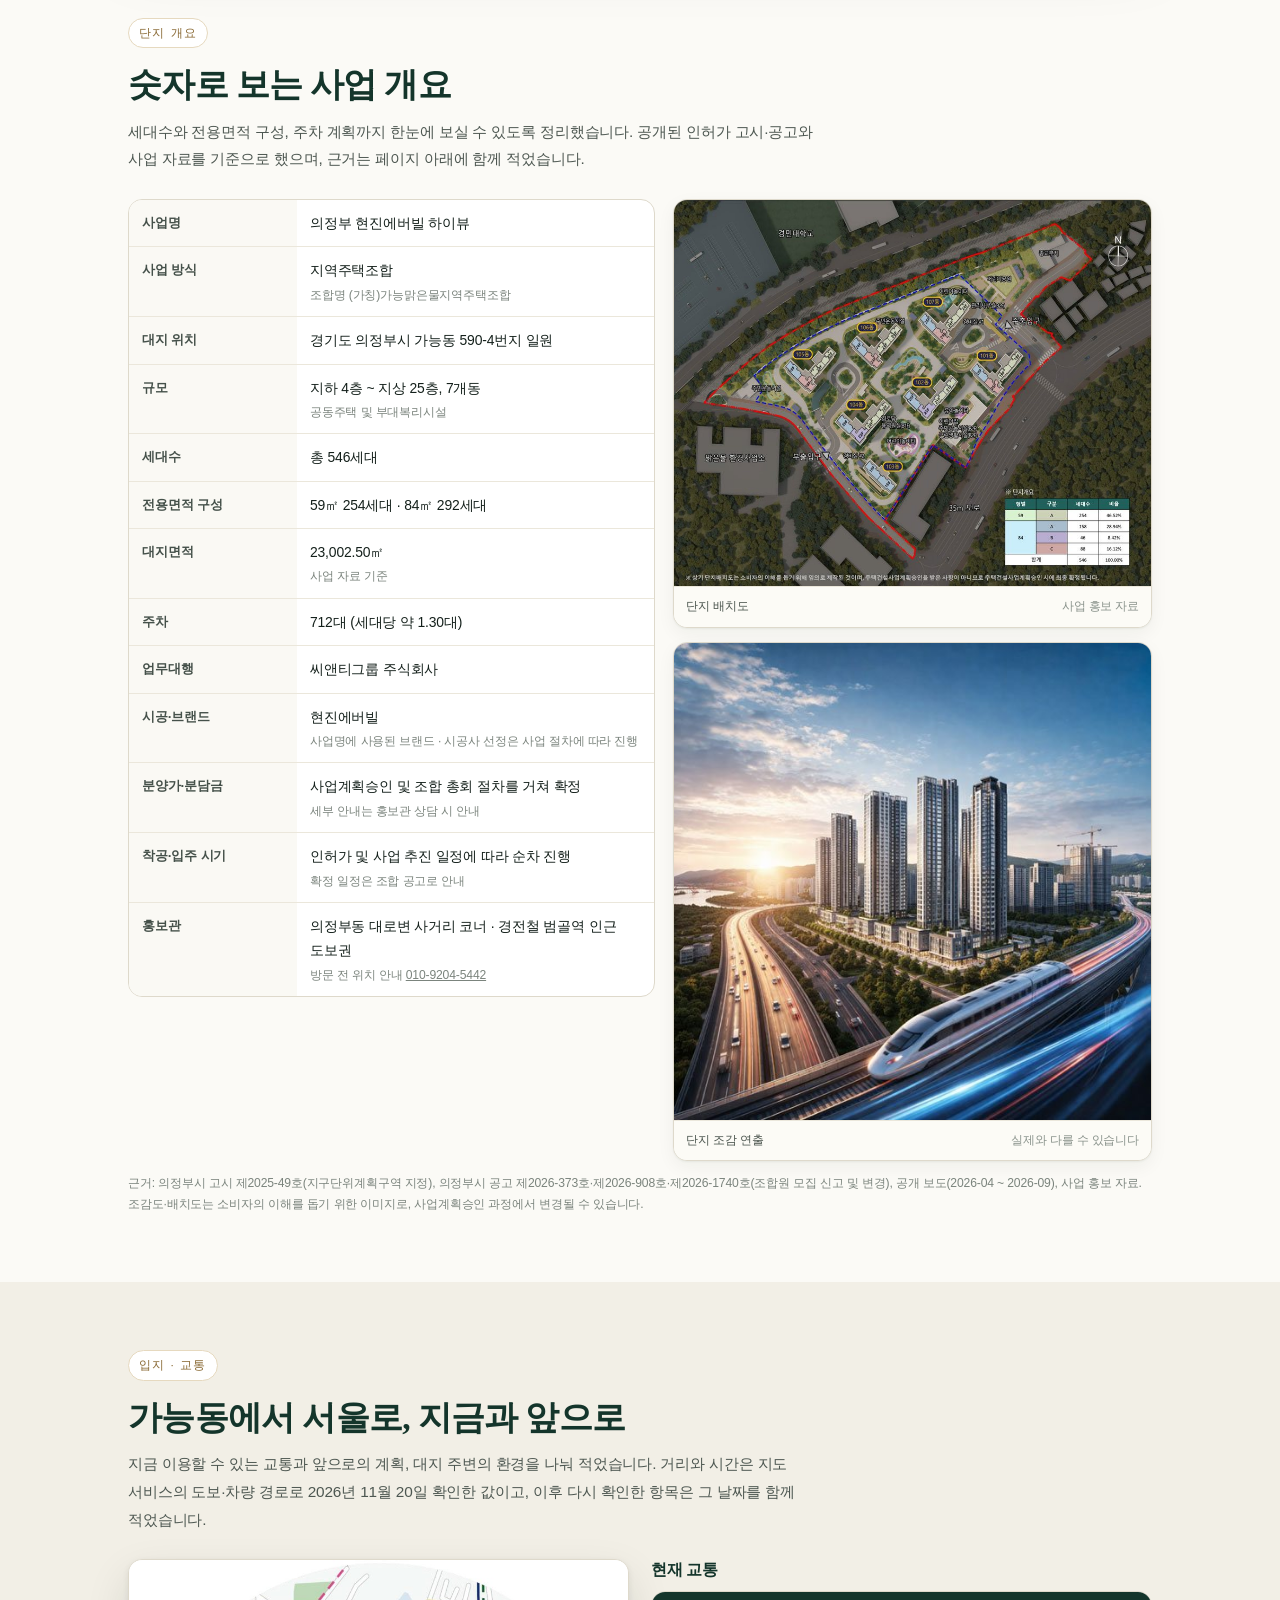
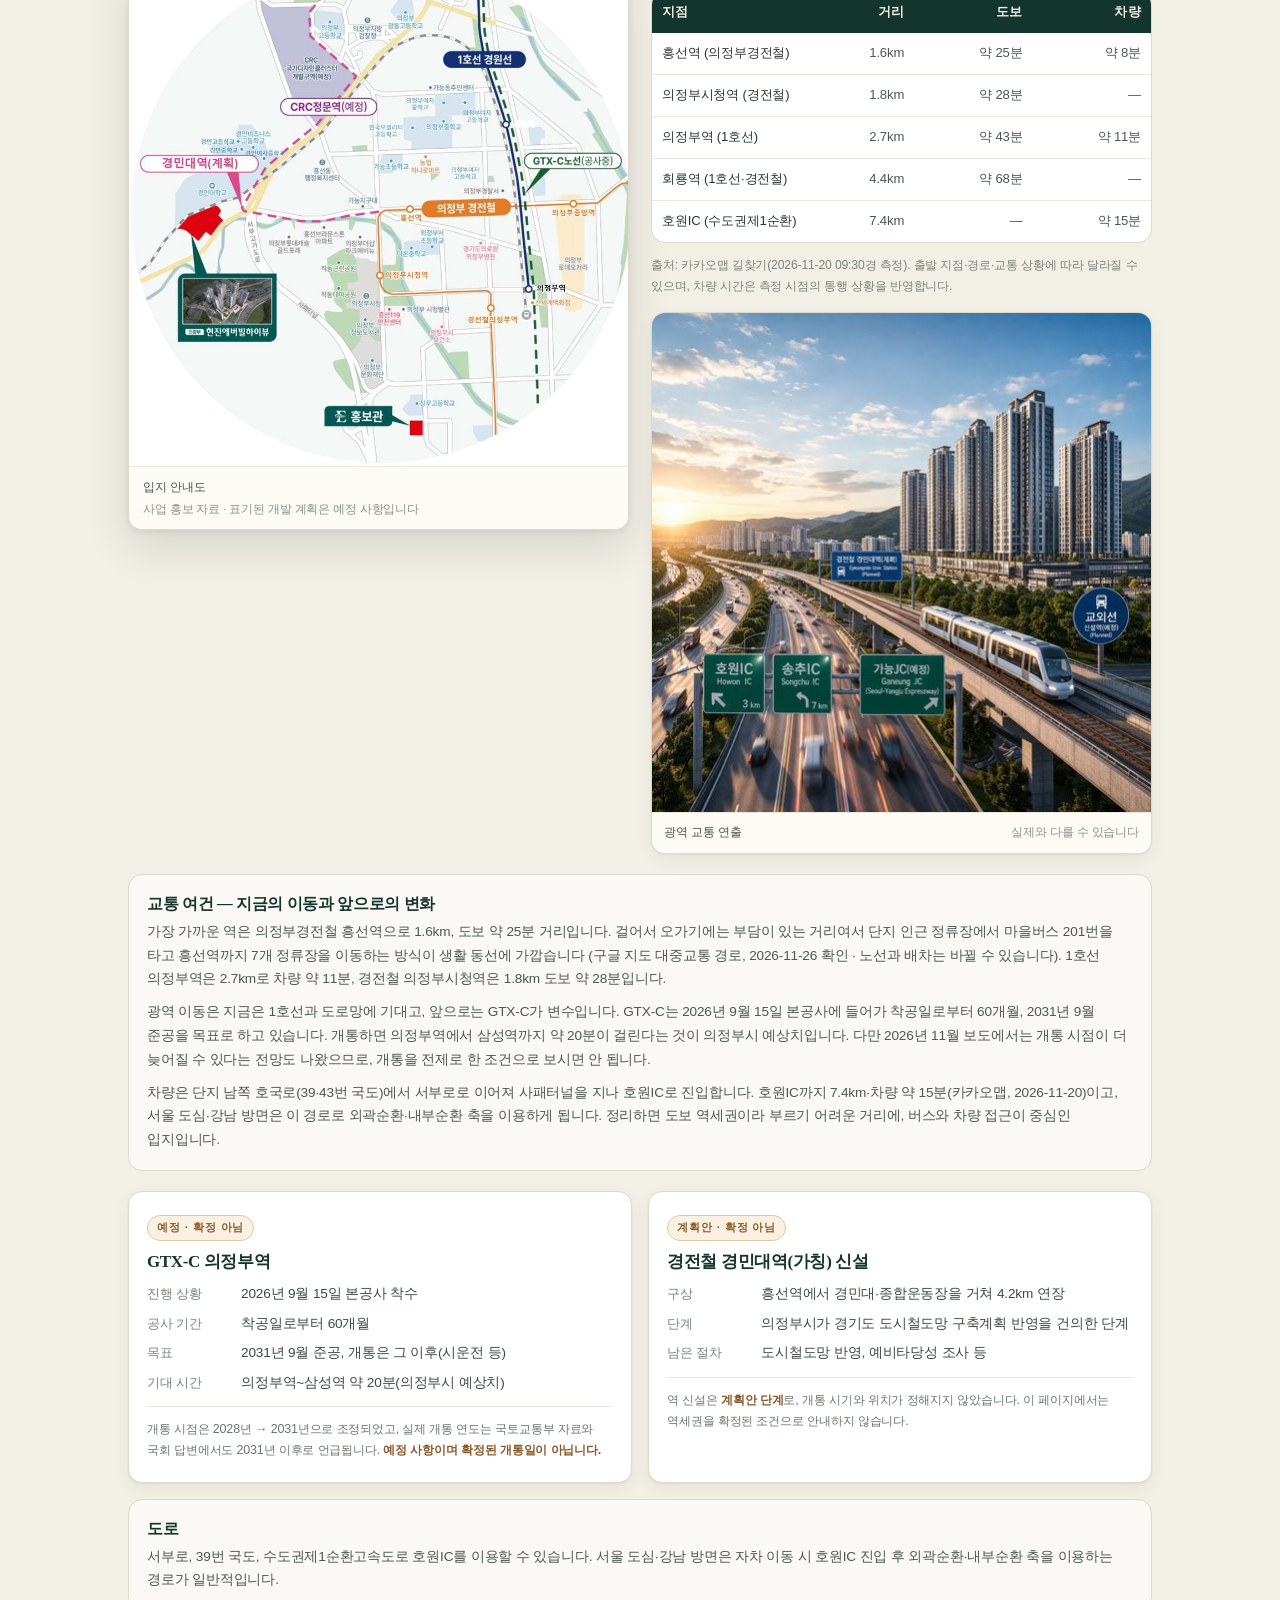
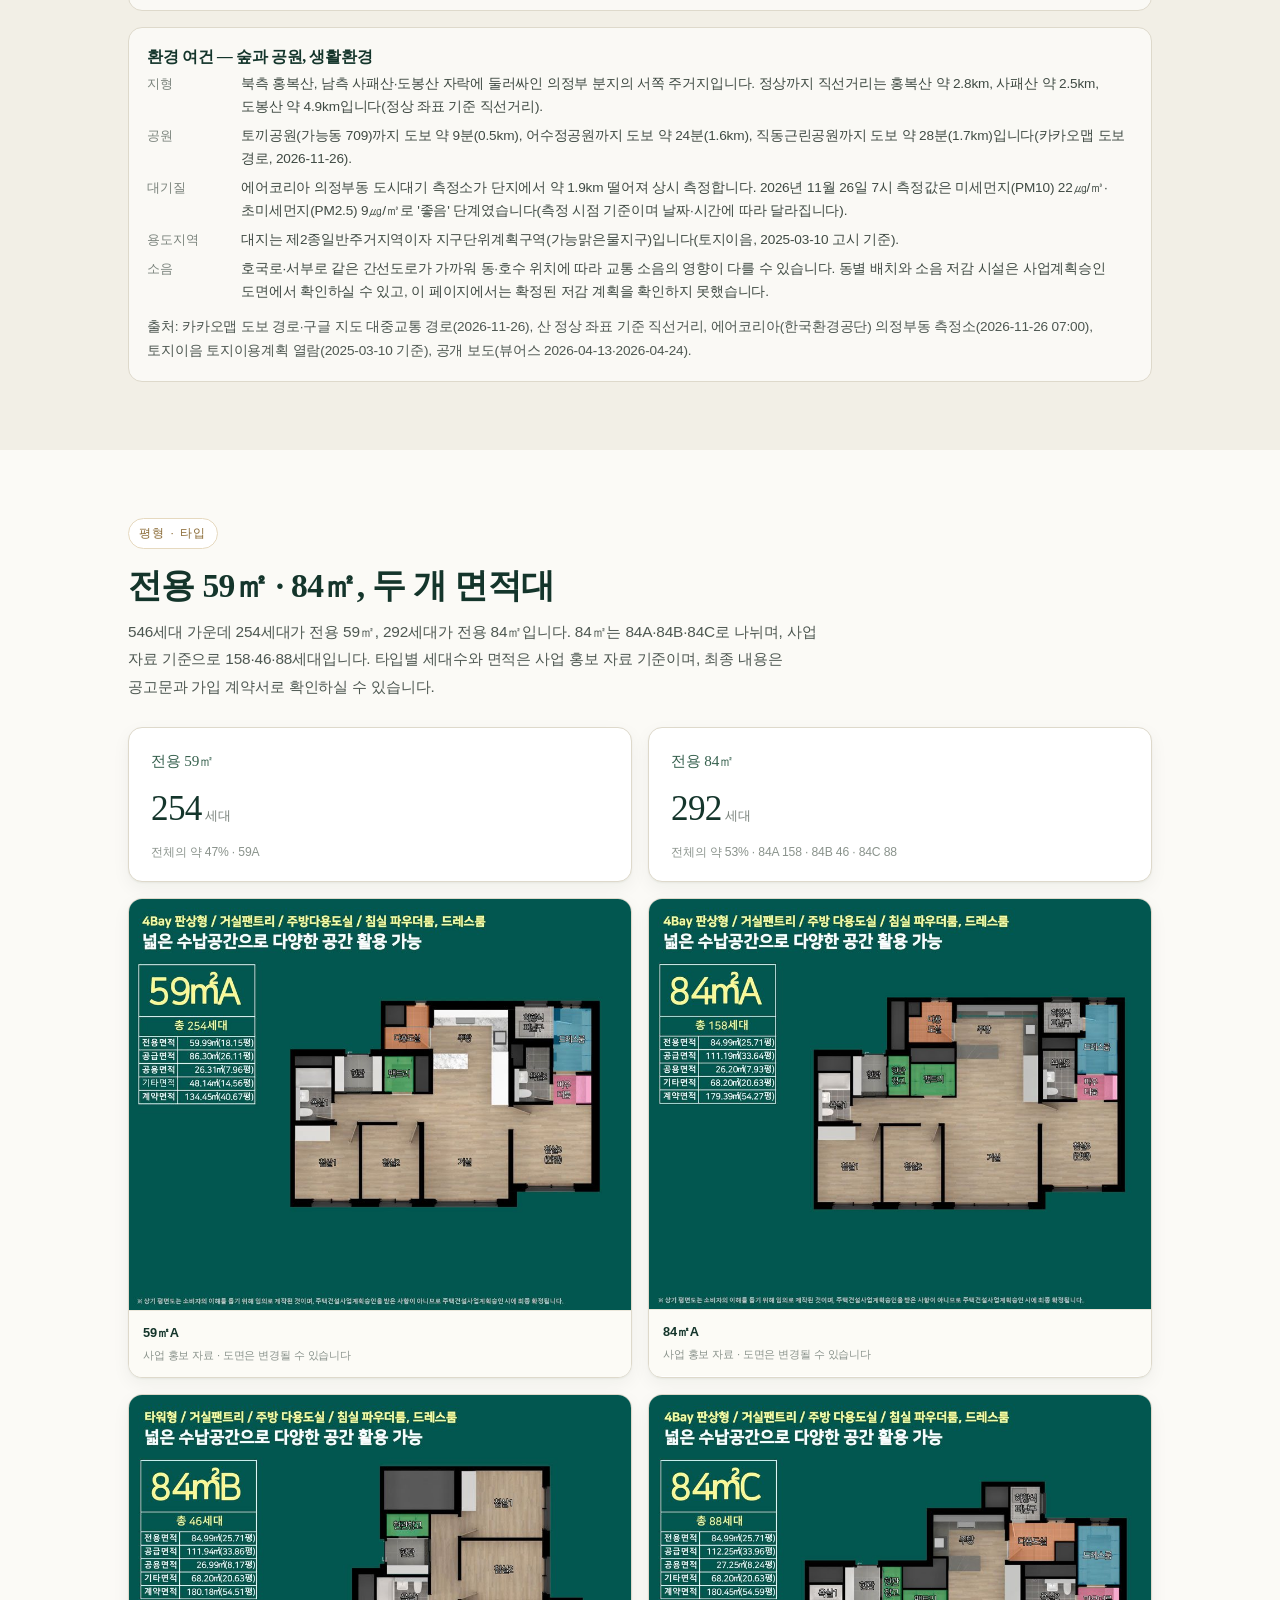
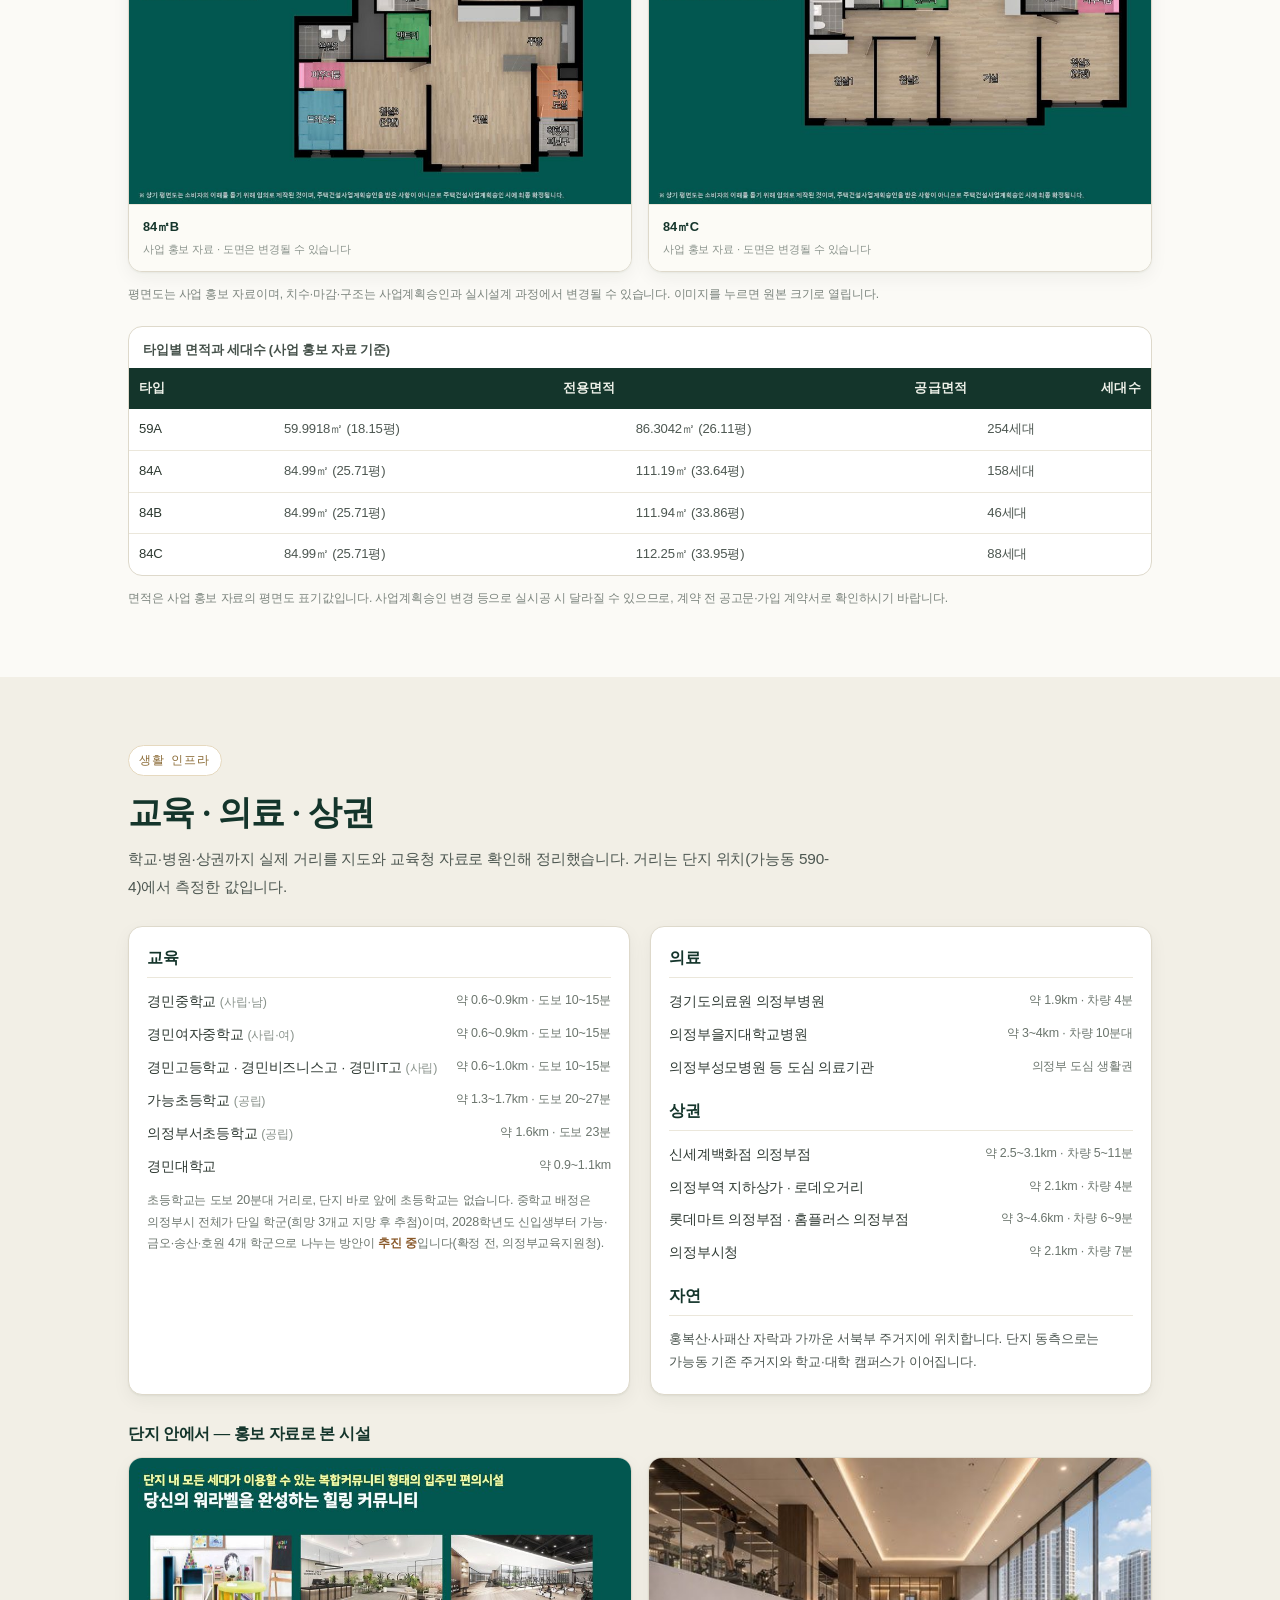
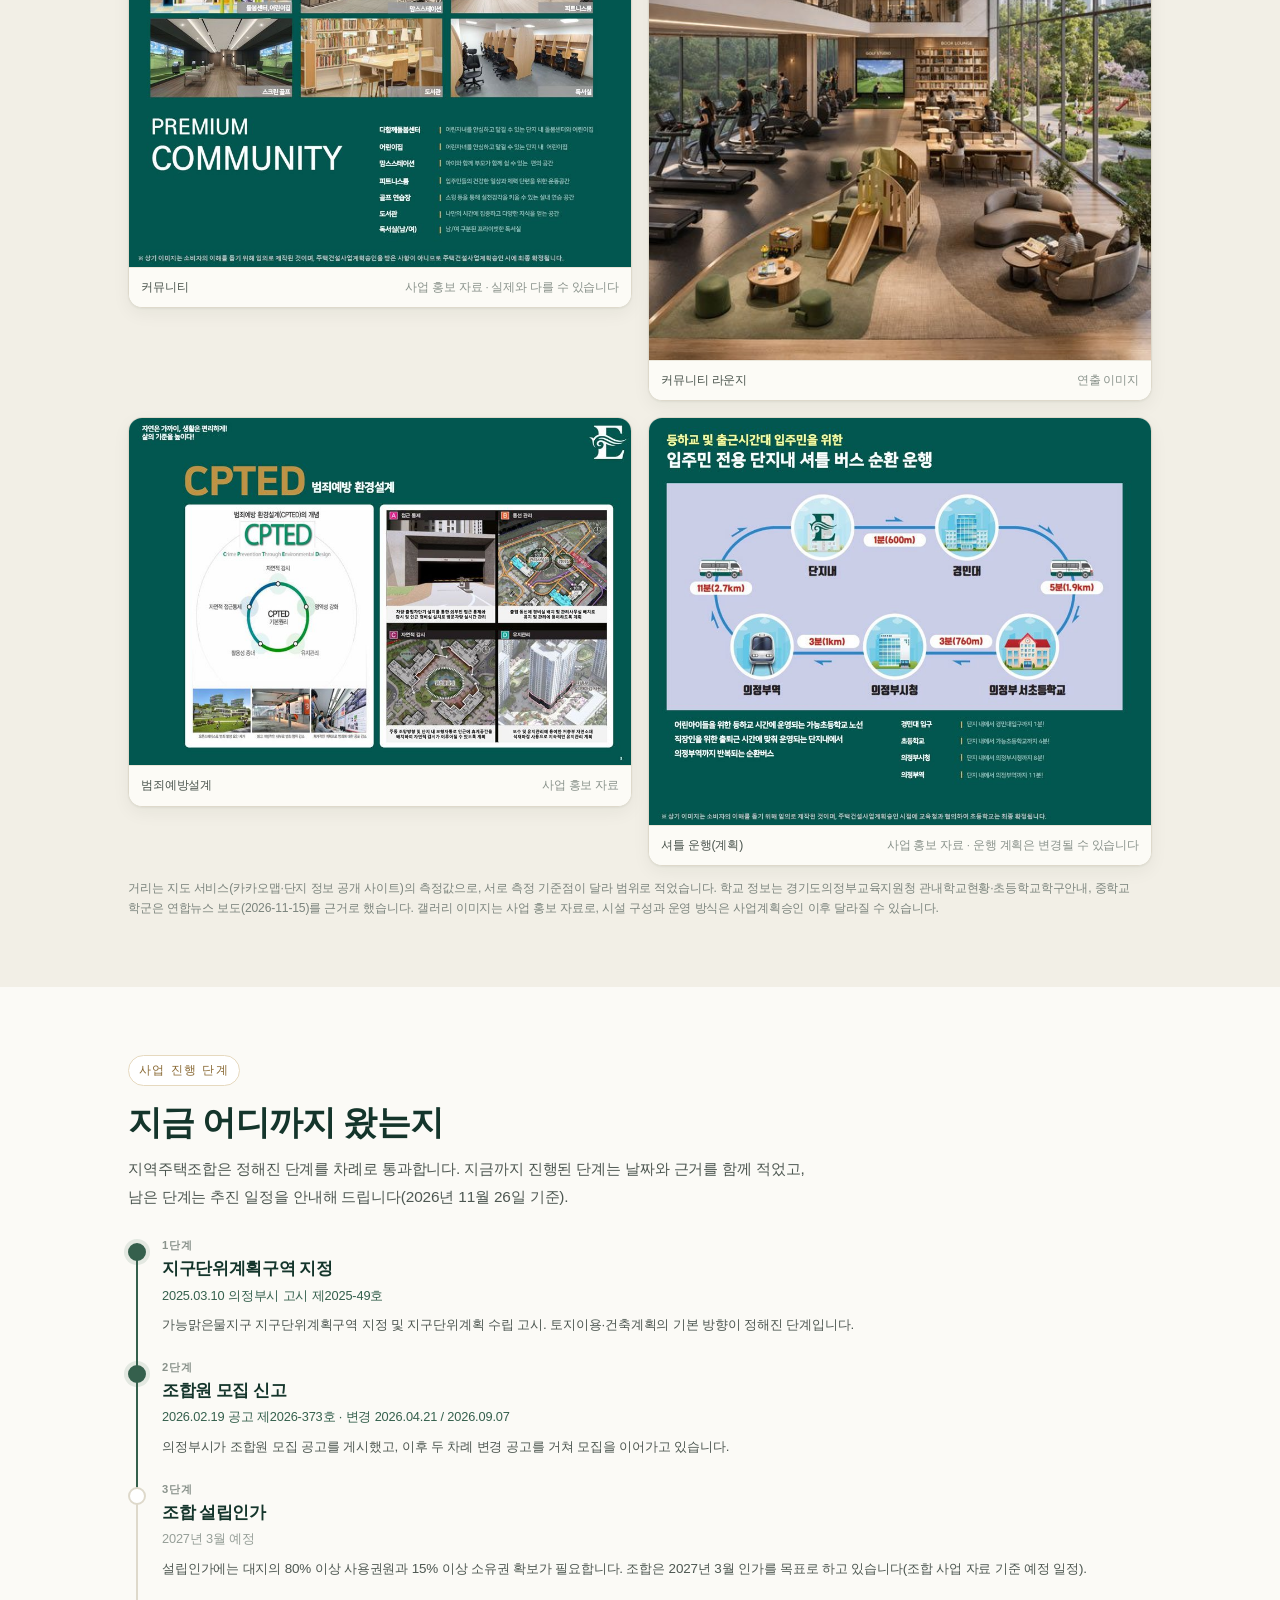
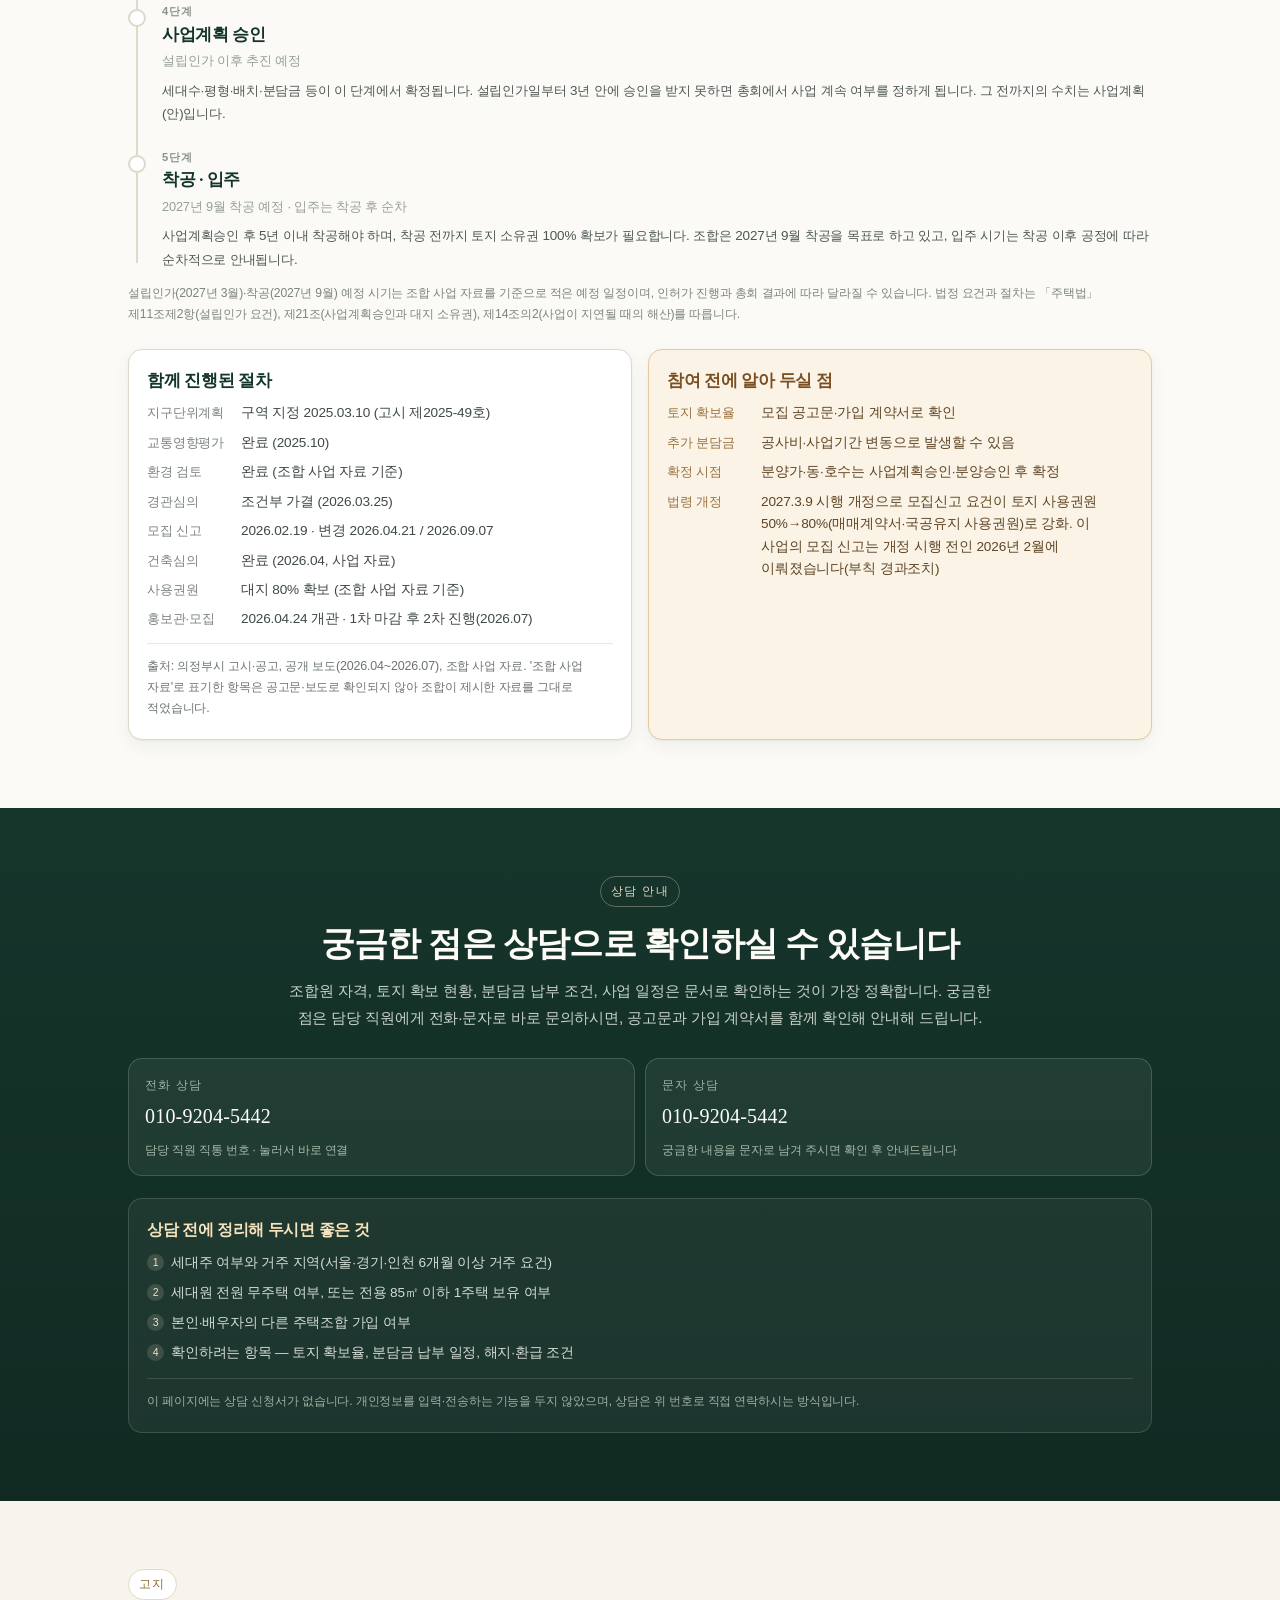
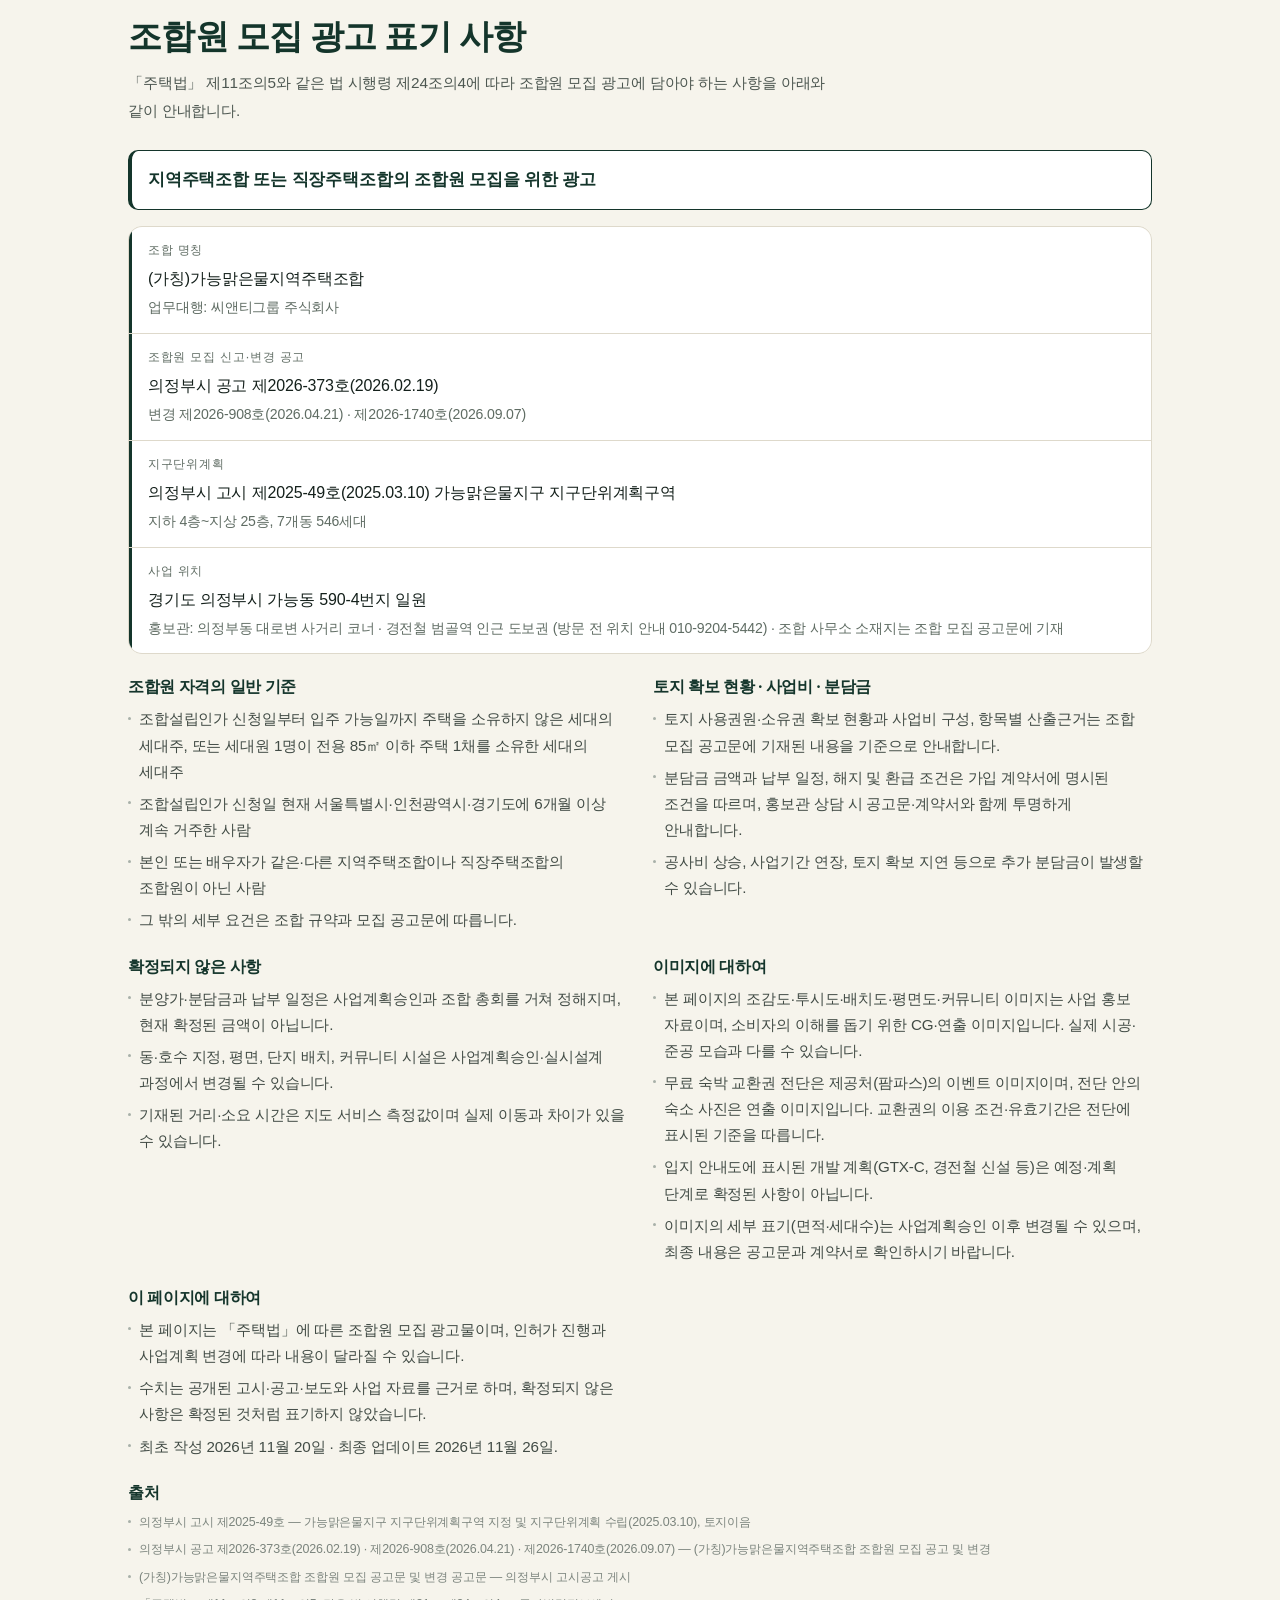
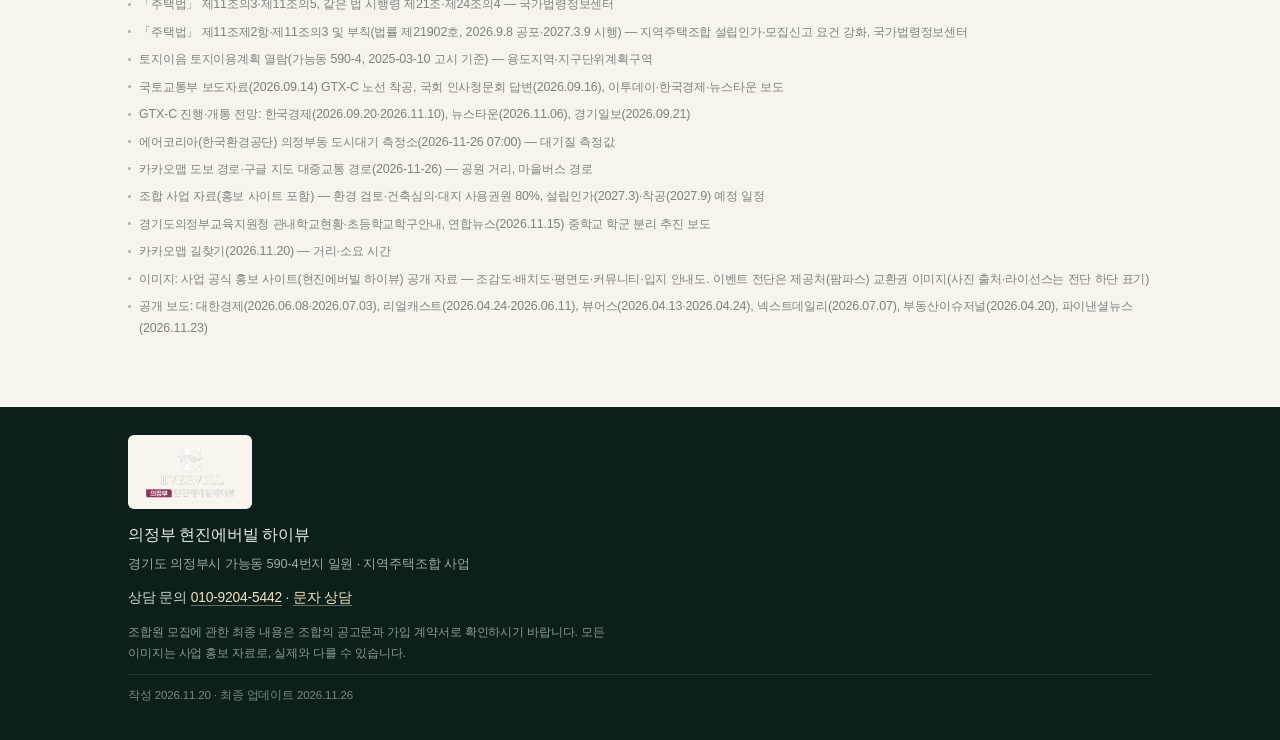
==== commit ddf59b86: "hyunview: 진행 현황(설립인가 2027.3·착공 2027.9)과 교통·환경 여건 보강" ====
--- a/hyunview/index.html
+++ b/hyunview/index.html
@@ -17,7 +17,7 @@
 <meta property="og:image" content="https://ongtnt02.github.io/hyunview/assets/hero-aerial.jpg">
 <meta name="twitter:card" content="summary_large_image">
 <link rel="preload" as="image" href="assets/hero-aerial.jpg">
-<link rel="stylesheet" href="styles.css?v=20261125e">
+<link rel="stylesheet" href="styles.css?v=20261126a">
 </head>
 <body>
 <a class="skip-link" href="#main">본문으로 바로 가기</a>
@@ -56,7 +56,7 @@
       <p class="hero-lede">
         가능동 590-4번지 일원, <strong>지하 4층~지상 25층 7개동 546세대</strong> 규모로 추진 중인
         <strong>지역주택조합</strong> 사업입니다. 실수요 선호도가 높은 전용 59㎡·84㎡로 구성되고,
-        경전철 흥선역·의정부시청역 도보권(약 1.6~1.8km)과 GTX-C 의정부역 개통 수혜가 기대되는 입지입니다.
+        경전철 흥선역·의정부시청역이 약 1.6~1.8km 거리에 있고, GTX-C 의정부역 개통이 예정된 입지입니다.
         분양가·사업 일정 등 세부 조건은 조합 모집 공고문과 가입 계약서로 확인하실 수 있습니다.
       </p>
       <div class="hero-actions">
@@ -240,8 +240,8 @@
         <p class="eyebrow">입지 · 교통</p>
         <h2 id="location-title">가능동에서 서울로, 지금과 앞으로</h2>
         <p class="section-lede">
-          지금 이용할 수 있는 교통과 앞으로의 계획을 나눠 적었습니다.
-          거리와 시간은 지도 서비스의 도보·차량 경로로 2026년 11월 20일 확인한 값입니다.
+          지금 이용할 수 있는 교통과 앞으로의 계획, 대지 주변의 환경을 나눠 적었습니다.
+          거리와 시간은 지도 서비스의 도보·차량 경로로 2026년 11월 20일 확인한 값이고, 이후 다시 확인한 항목은 그 날짜를 함께 적었습니다.
         </p>
       </header>
 
@@ -279,6 +279,27 @@
         </div>
       </div>
 
+      <div class="note-box" id="traffic">
+        <h3>교통 여건 — 지금의 이동과 앞으로의 변화</h3>
+        <p>
+          가장 가까운 역은 의정부경전철 흥선역으로 1.6km, 도보 약 25분 거리입니다. 걸어서 오가기에는 부담이 있는 거리여서
+          단지 인근 정류장에서 마을버스 201번을 타고 흥선역까지 7개 정류장을 이동하는 방식이 생활 동선에 가깝습니다
+          (구글 지도 대중교통 경로, 2026-11-26 확인 · 노선과 배차는 바뀔 수 있습니다).
+          1호선 의정부역은 2.7km로 차량 약 11분, 경전철 의정부시청역은 1.8km 도보 약 28분입니다.
+        </p>
+        <p>
+          광역 이동은 지금은 1호선과 도로망에 기대고, 앞으로는 GTX-C가 변수입니다. GTX-C는 2026년 9월 15일 본공사에 들어가
+          착공일로부터 60개월, 2031년 9월 준공을 목표로 하고 있습니다. 개통하면 의정부역에서 삼성역까지 약 20분이 걸린다는 것이
+          의정부시 예상치입니다. 다만 2026년 11월 보도에서는 개통 시점이 더 늦어질 수 있다는 전망도 나왔으므로,
+          개통을 전제로 한 조건으로 보시면 안 됩니다.
+        </p>
+        <p>
+          차량은 단지 남쪽 호국로(39·43번 국도)에서 서부로로 이어져 사패터널을 지나 호원IC로 진입합니다.
+          호원IC까지 7.4km·차량 약 15분(카카오맵, 2026-11-20)이고, 서울 도심·강남 방면은 이 경로로 외곽순환·내부순환 축을
+          이용하게 됩니다. 정리하면 도보 역세권이라 부르기 어려운 거리에, 버스와 차량 접근이 중심인 입지입니다.
+        </p>
+      </div>
+
       <div class="cards-2">
         <article class="card card-future">
           <p class="card-tag">예정 · 확정 아님</p>
@@ -315,6 +336,21 @@
         <p>
           서부로, 39번 국도, 수도권제1순환고속도로 호원IC를 이용할 수 있습니다.
           서울 도심·강남 방면은 자차 이동 시 호원IC 진입 후 외곽순환·내부순환 축을 이용하는 경로가 일반적입니다.
+        </p>
+      </div>
+
+      <div class="note-box" id="environment">
+        <h3>환경 여건 — 숲과 공원, 생활환경</h3>
+        <ul class="card-list">
+          <li><span>지형</span>북측 홍복산, 남측 사패산·도봉산 자락에 둘러싸인 의정부 분지의 서쪽 주거지입니다. 정상까지 직선거리는 홍복산 약 2.8km, 사패산 약 2.5km, 도봉산 약 4.9km입니다(정상 좌표 기준 직선거리).</li>
+          <li><span>공원</span>토끼공원(가능동 709)까지 도보 약 9분(0.5km), 어수정공원까지 도보 약 24분(1.6km), 직동근린공원까지 도보 약 28분(1.7km)입니다(카카오맵 도보 경로, 2026-11-26).</li>
+          <li><span>대기질</span>에어코리아 의정부동 도시대기 측정소가 단지에서 약 1.9km 떨어져 상시 측정합니다. 2026년 11월 26일 7시 측정값은 미세먼지(PM10) 22㎍/㎥·초미세먼지(PM2.5) 9㎍/㎥로 '좋음' 단계였습니다(측정 시점 기준이며 날짜·시간에 따라 달라집니다).</li>
+          <li><span>용도지역</span>대지는 제2종일반주거지역이자 지구단위계획구역(가능맑은물지구)입니다(토지이음, 2025-03-10 고시 기준).</li>
+          <li><span>소음</span>호국로·서부로 같은 간선도로가 가까워 동·호수 위치에 따라 교통 소음의 영향이 다를 수 있습니다. 동별 배치와 소음 저감 시설은 사업계획승인 도면에서 확인하실 수 있고, 이 페이지에서는 확정된 저감 계획을 확인하지 못했습니다.</li>
+        </ul>
+        <p class="footnote">
+          출처: 카카오맵 도보 경로·구글 지도 대중교통 경로(2026-11-26), 산 정상 좌표 기준 직선거리,
+          에어코리아(한국환경공단) 의정부동 측정소(2026-11-26 07:00), 토지이음 토지이용계획 열람(2025-03-10 기준), 공개 보도(뷰어스 2026-04-13·2026-04-24).
         </p>
       </div>
     </div>
@@ -536,7 +572,7 @@
         <h2 id="progress-title">지금 어디까지 왔는지</h2>
         <p class="section-lede">
           지역주택조합은 정해진 단계를 차례로 통과합니다.
-          지금까지 진행된 단계는 날짜와 근거를 함께 적었고, 남은 단계는 추진 일정을 안내해 드립니다.
+          지금까지 진행된 단계는 날짜와 근거를 함께 적었고, 남은 단계는 추진 일정을 안내해 드립니다(2026년 11월 26일 기준).
         </p>
       </header>
 
@@ -558,32 +594,45 @@
         <li class="tl-item is-pending">
           <p class="tl-step">3단계</p>
           <h3>조합 설립인가</h3>
-          <p class="tl-date">추진 예정</p>
-          <p class="tl-desc">설립인가에는 주택건설대지의 80% 이상 사용권원과 15% 이상 소유권 확보가 필요합니다. 인가 신청·승인 일정은 조합 공고로 안내됩니다.</p>
+          <p class="tl-date">2027년 3월 예정</p>
+          <p class="tl-desc">설립인가에는 대지의 80% 이상 사용권원과 15% 이상 소유권 확보가 필요합니다. 조합은 2027년 3월 인가를 목표로 하고 있습니다(조합 사업 자료 기준 예정 일정).</p>
         </li>
         <li class="tl-item is-pending">
           <p class="tl-step">4단계</p>
           <h3>사업계획 승인</h3>
-          <p class="tl-date">추진 예정</p>
-          <p class="tl-desc">세대수·평형·배치·분담금 등이 이 단계에서 확정됩니다. 그 전까지의 수치는 사업계획(안)입니다.</p>
+          <p class="tl-date">설립인가 이후 추진 예정</p>
+          <p class="tl-desc">세대수·평형·배치·분담금 등이 이 단계에서 확정됩니다. 설립인가일부터 3년 안에 승인을 받지 못하면 총회에서 사업 계속 여부를 정하게 됩니다. 그 전까지의 수치는 사업계획(안)입니다.</p>
         </li>
         <li class="tl-item is-pending">
           <p class="tl-step">5단계</p>
           <h3>착공 · 입주</h3>
-          <p class="tl-date">추진 예정</p>
-          <p class="tl-desc">사업계획승인 후 5년 이내 착공해야 하며, 착공 전까지 토지 소유권 100% 확보가 필요합니다. 착공·입주 일정은 인허가 진행에 따라 순차 안내됩니다.</p>
+          <p class="tl-date">2027년 9월 착공 예정 · 입주는 착공 후 순차</p>
+          <p class="tl-desc">사업계획승인 후 5년 이내 착공해야 하며, 착공 전까지 토지 소유권 100% 확보가 필요합니다. 조합은 2027년 9월 착공을 목표로 하고 있고, 입주 시기는 착공 이후 공정에 따라 순차적으로 안내됩니다.</p>
         </li>
       </ol>
+
+      <p class="footnote">
+        설립인가(2027년 3월)·착공(2027년 9월) 예정 시기는 조합 사업 자료를 기준으로 적은 예정 일정이며, 인허가 진행과 총회 결과에 따라 달라질 수 있습니다.
+        법정 요건과 절차는 「주택법」 제11조제2항(설립인가 요건), 제21조(사업계획승인과 대지 소유권), 제14조의2(사업이 지연될 때의 해산)를 따릅니다.
+      </p>
 
       <div class="cards-2 checks">
         <article class="card">
           <h3>함께 진행된 절차</h3>
           <ul class="card-list">
-            <li><span>교통영향평가</span> 완료 (2025.10)</li>
-            <li><span>경관심의</span> 조건부 가결 (2026.03.25)</li>
-            <li><span>홍보관</span> 개관 (2026.04.24)</li>
-            <li><span>조합원 모집</span> 1차 마감 후 2차 진행 중 (2026.07 보도)</li>
-          </ul>
+            <li><span>지구단위계획</span>구역 지정 2025.03.10 (고시 제2025-49호)</li>
+            <li><span>교통영향평가</span>완료 (2025.10)</li>
+            <li><span>환경 검토</span>완료 (조합 사업 자료 기준)</li>
+            <li><span>경관심의</span>조건부 가결 (2026.03.25)</li>
+            <li><span>모집 신고</span>2026.02.19 · 변경 2026.04.21 / 2026.09.07</li>
+            <li><span>건축심의</span>완료 (2026.04, 사업 자료)</li>
+            <li><span>사용권원</span>대지 80% 확보 (조합 사업 자료 기준)</li>
+            <li><span>홍보관·모집</span>2026.04.24 개관 · 1차 마감 후 2차 진행(2026.07)</li>
+          </ul>
+          <p class="card-note">
+            출처: 의정부시 고시·공고, 공개 보도(2026.04~2026.07), 조합 사업 자료.
+            '조합 사업 자료'로 표기한 항목은 공고문·보도로 확인되지 않아 조합이 제시한 자료를 그대로 적었습니다.
+          </p>
         </article>
         <article class="card card-warn">
           <h3>참여 전에 알아 두실 점</h3>
@@ -591,7 +640,7 @@
             <li><span>토지 확보율</span> 모집 공고문·가입 계약서로 확인</li>
             <li><span>추가 분담금</span> 공사비·사업기간 변동으로 발생할 수 있음</li>
             <li><span>확정 시점</span> 분양가·동·호수는 사업계획승인·분양승인 후 확정</li>
-            <li><span>법령 개정</span> 2027.3.9 시행 개정으로 모집신고 시 사용권원 요건이 50%→80%로 강화</li>
+            <li><span>법령 개정</span> 2027.3.9 시행 개정으로 모집신고 요건이 토지 사용권원 50%→80%(매매계약서·국공유지 사용권원)로 강화. 이 사업의 모집 신고는 개정 시행 전인 2026년 2월에 이뤄졌습니다(부칙 경과조치)</li>
           </ul>
         </article>
       </div>
@@ -717,7 +766,7 @@
           <ul class="notice-list">
             <li>본 페이지는 「주택법」에 따른 조합원 모집 광고물이며, 인허가 진행과 사업계획 변경에 따라 내용이 달라질 수 있습니다.</li>
             <li>수치는 공개된 고시·공고·보도와 사업 자료를 근거로 하며, 확정되지 않은 사항은 확정된 것처럼 표기하지 않았습니다.</li>
-            <li>최초 작성 2026년 11월 20일 · 최종 업데이트 2026년 11월 25일.</li>
+            <li>최초 작성 2026년 11월 20일 · 최종 업데이트 2026년 11월 26일.</li>
           </ul>
         </div>
       </div>
@@ -729,11 +778,17 @@
           <li>의정부시 공고 제2026-373호(2026.02.19) · 제2026-908호(2026.04.21) · 제2026-1740호(2026.09.07) — (가칭)가능맑은물지역주택조합 조합원 모집 공고 및 변경</li>
           <li>(가칭)가능맑은물지역주택조합 조합원 모집 공고문 및 변경 공고문 — 의정부시 고시공고 게시</li>
           <li>「주택법」 제11조의3·제11조의5, 같은 법 시행령 제21조·제24조의4 — 국가법령정보센터</li>
+          <li>「주택법」 제11조제2항·제11조의3 및 부칙(법률 제21902호, 2026.9.8 공포·2027.3.9 시행) — 지역주택조합 설립인가·모집신고 요건 강화, 국가법령정보센터</li>
+          <li>토지이음 토지이용계획 열람(가능동 590-4, 2025-03-10 고시 기준) — 용도지역·지구단위계획구역</li>
           <li>국토교통부 보도자료(2026.09.14) GTX-C 노선 착공, 국회 인사청문회 답변(2026.09.16), 이투데이·한국경제·뉴스타운 보도</li>
+          <li>GTX-C 진행·개통 전망: 한국경제(2026.09.20·2026.11.10), 뉴스타운(2026.11.06), 경기일보(2026.09.21)</li>
+          <li>에어코리아(한국환경공단) 의정부동 도시대기 측정소(2026-11-26 07:00) — 대기질 측정값</li>
+          <li>카카오맵 도보 경로·구글 지도 대중교통 경로(2026-11-26) — 공원 거리, 마을버스 경로</li>
+          <li>조합 사업 자료(홍보 사이트 포함) — 환경 검토·건축심의·대지 사용권원 80%, 설립인가(2027.3)·착공(2027.9) 예정 일정</li>
           <li>경기도의정부교육지원청 관내학교현황·초등학교학구안내, 연합뉴스(2026.11.15) 중학교 학군 분리 추진 보도</li>
           <li>카카오맵 길찾기(2026.11.20) — 거리·소요 시간</li>
           <li>이미지: 사업 공식 홍보 사이트(현진에버빌 하이뷰) 공개 자료 — 조감도·배치도·평면도·커뮤니티·입지 안내도. 이벤트 전단은 제공처(팜파스) 교환권 이미지(사진 출처·라이선스는 전단 하단 표기)</li>
-          <li>공개 보도: 대한경제(2026.06.08·2026.07.03), 리얼캐스트(2026.04.24·2026.06.11), 뷰어스(2026.04.13·2026.04.24), 넥스트데일리(2026.07.07), 부동산이슈저널(2026.04.20)</li>
+          <li>공개 보도: 대한경제(2026.06.08·2026.07.03), 리얼캐스트(2026.04.24·2026.06.11), 뷰어스(2026.04.13·2026.04.24), 넥스트데일리(2026.07.07), 부동산이슈저널(2026.04.20), 파이낸셜뉴스(2026.11.23)</li>
         </ul>
       </div>
     </div>
@@ -751,7 +806,7 @@
       조합원 모집에 관한 최종 내용은 조합의 공고문과 가입 계약서로 확인하시기 바랍니다.
       모든 이미지는 사업 홍보 자료로, 실제와 다를 수 있습니다.
     </p>
-    <p class="footer-meta">작성 2026.11.20 · 최종 업데이트 2026.11.25</p>
+    <p class="footer-meta">작성 2026.11.20 · 최종 업데이트 2026.11.26</p>
   </div>
 </footer>
 
--- a/hyunview/styles.css
+++ b/hyunview/styles.css
@@ -737,6 +737,7 @@
 }
 .note-box h3 { font-size: .98rem; color: var(--pine); margin-bottom: 6px; }
 .note-box p { font-size: .85rem; color: #4d5751; line-height: 1.75; }
+.note-box p + p { margin-top: 9px; }
 
 /* ------------------------------------------------------------
    평형
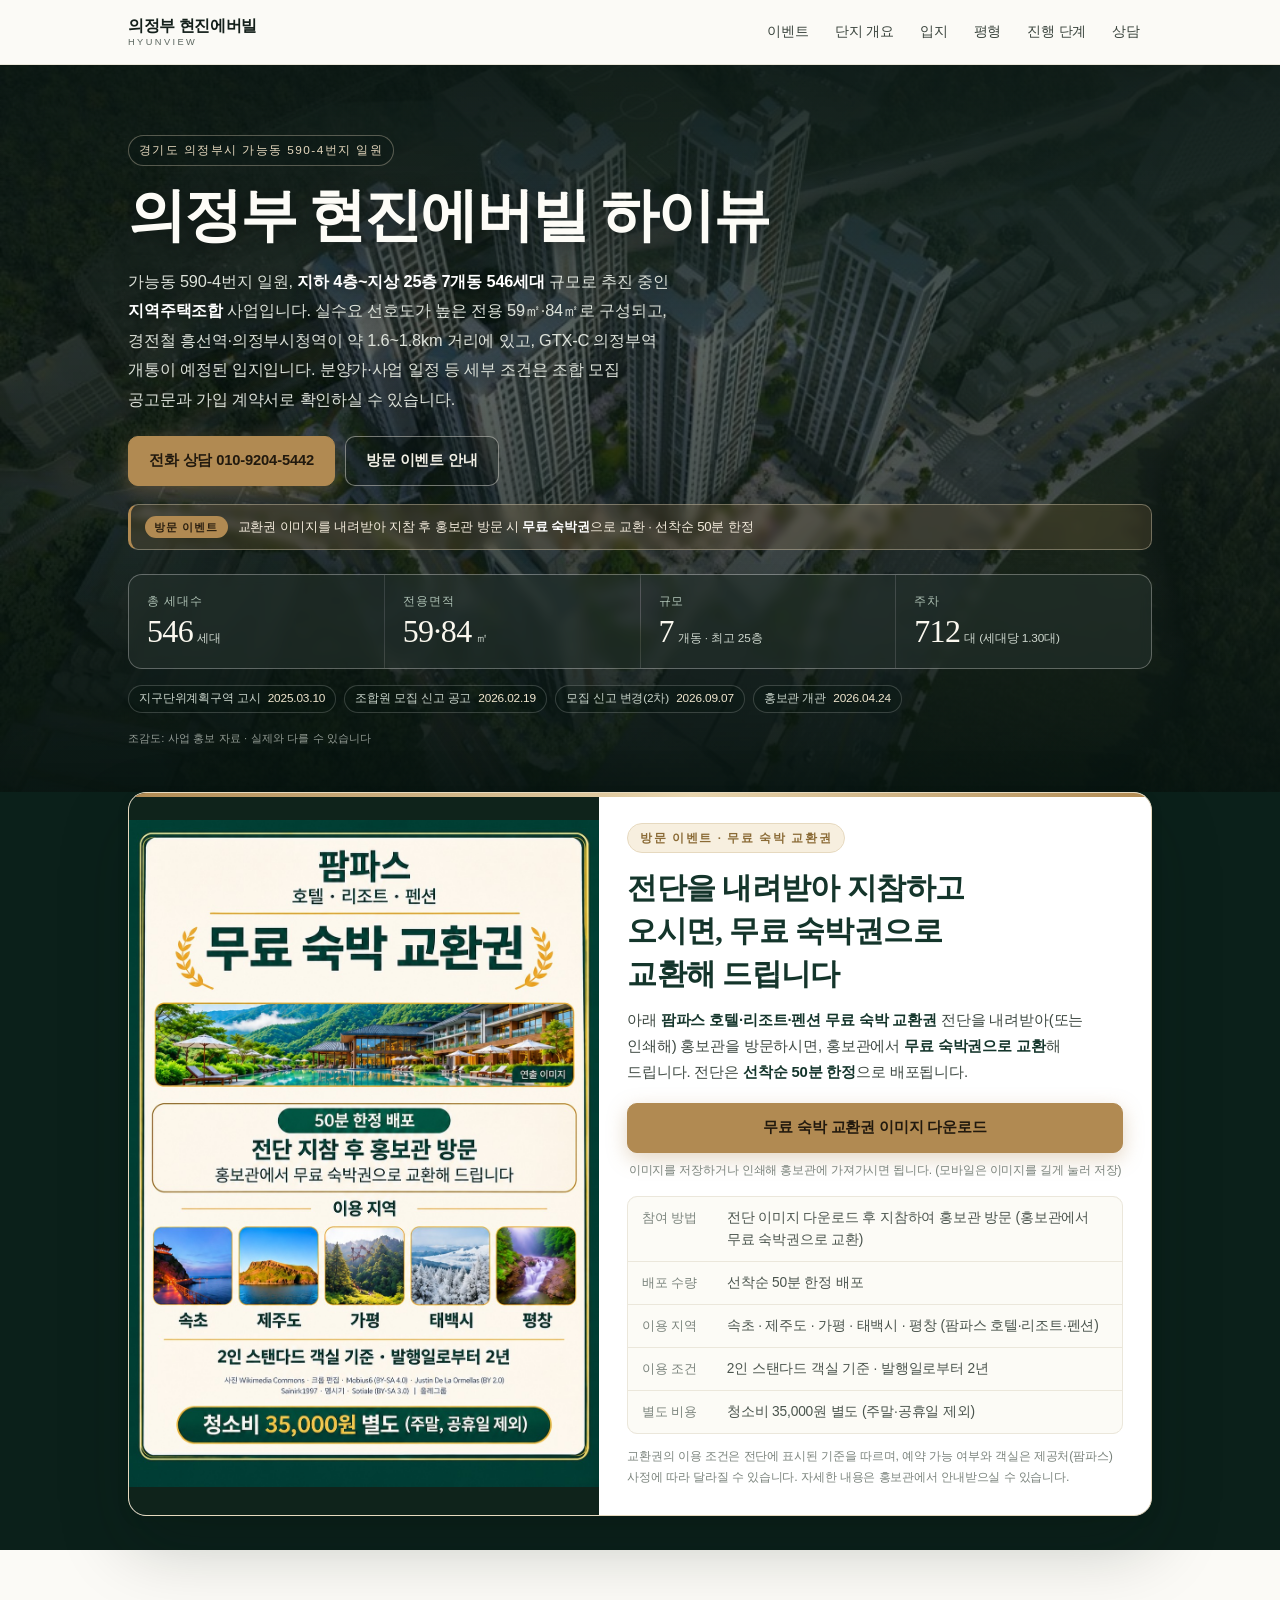
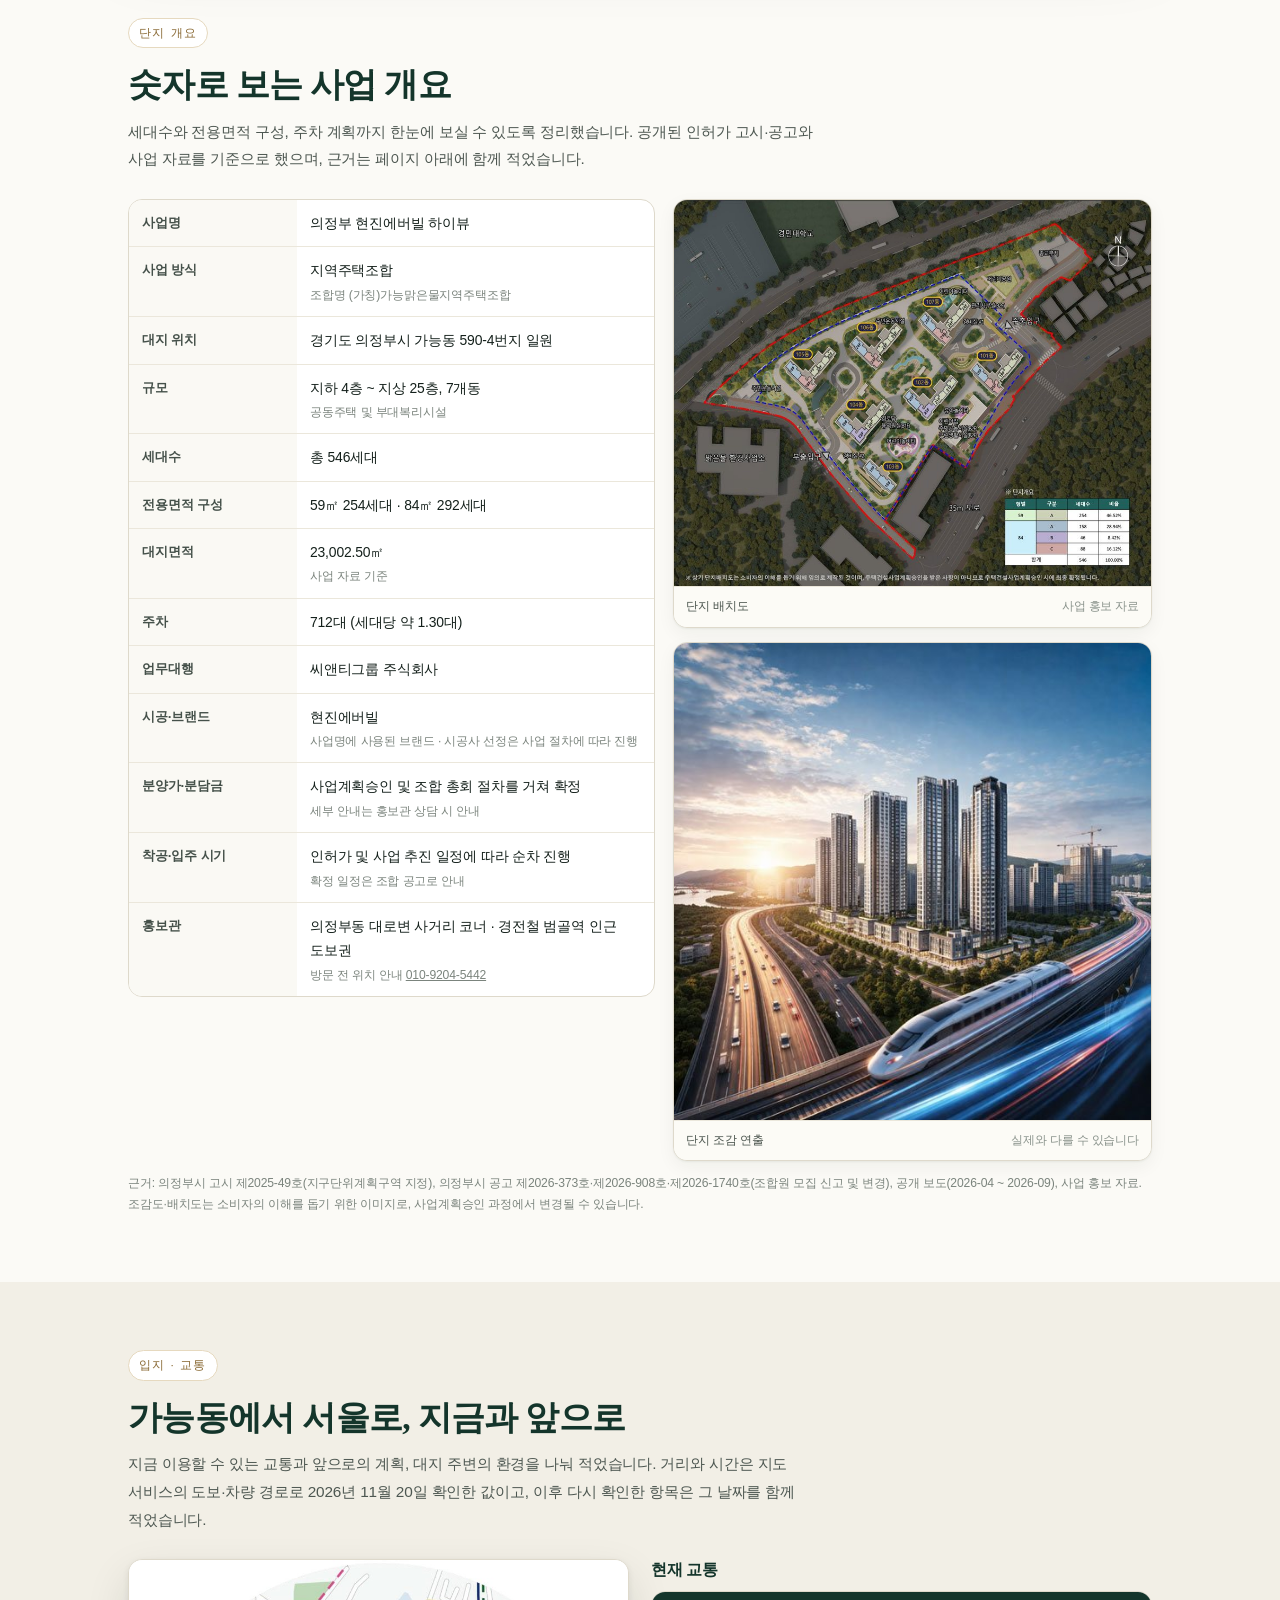
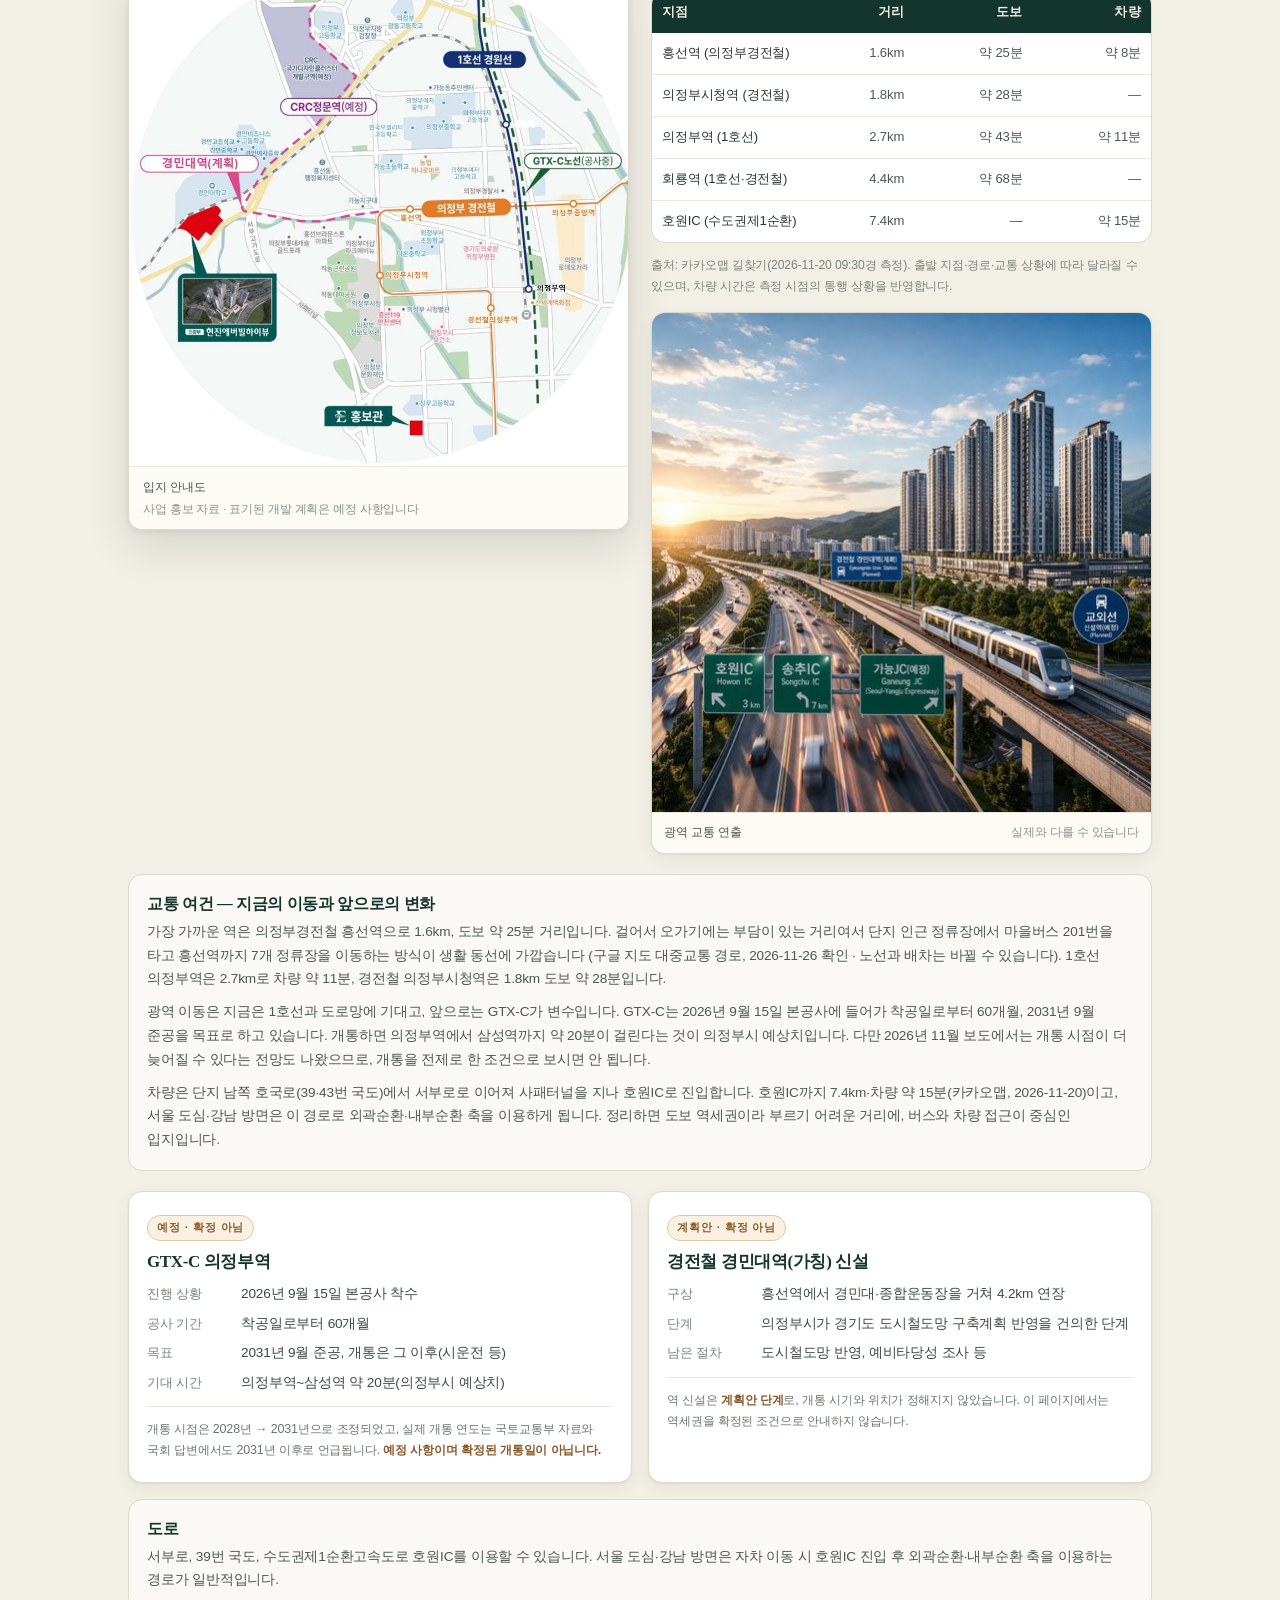
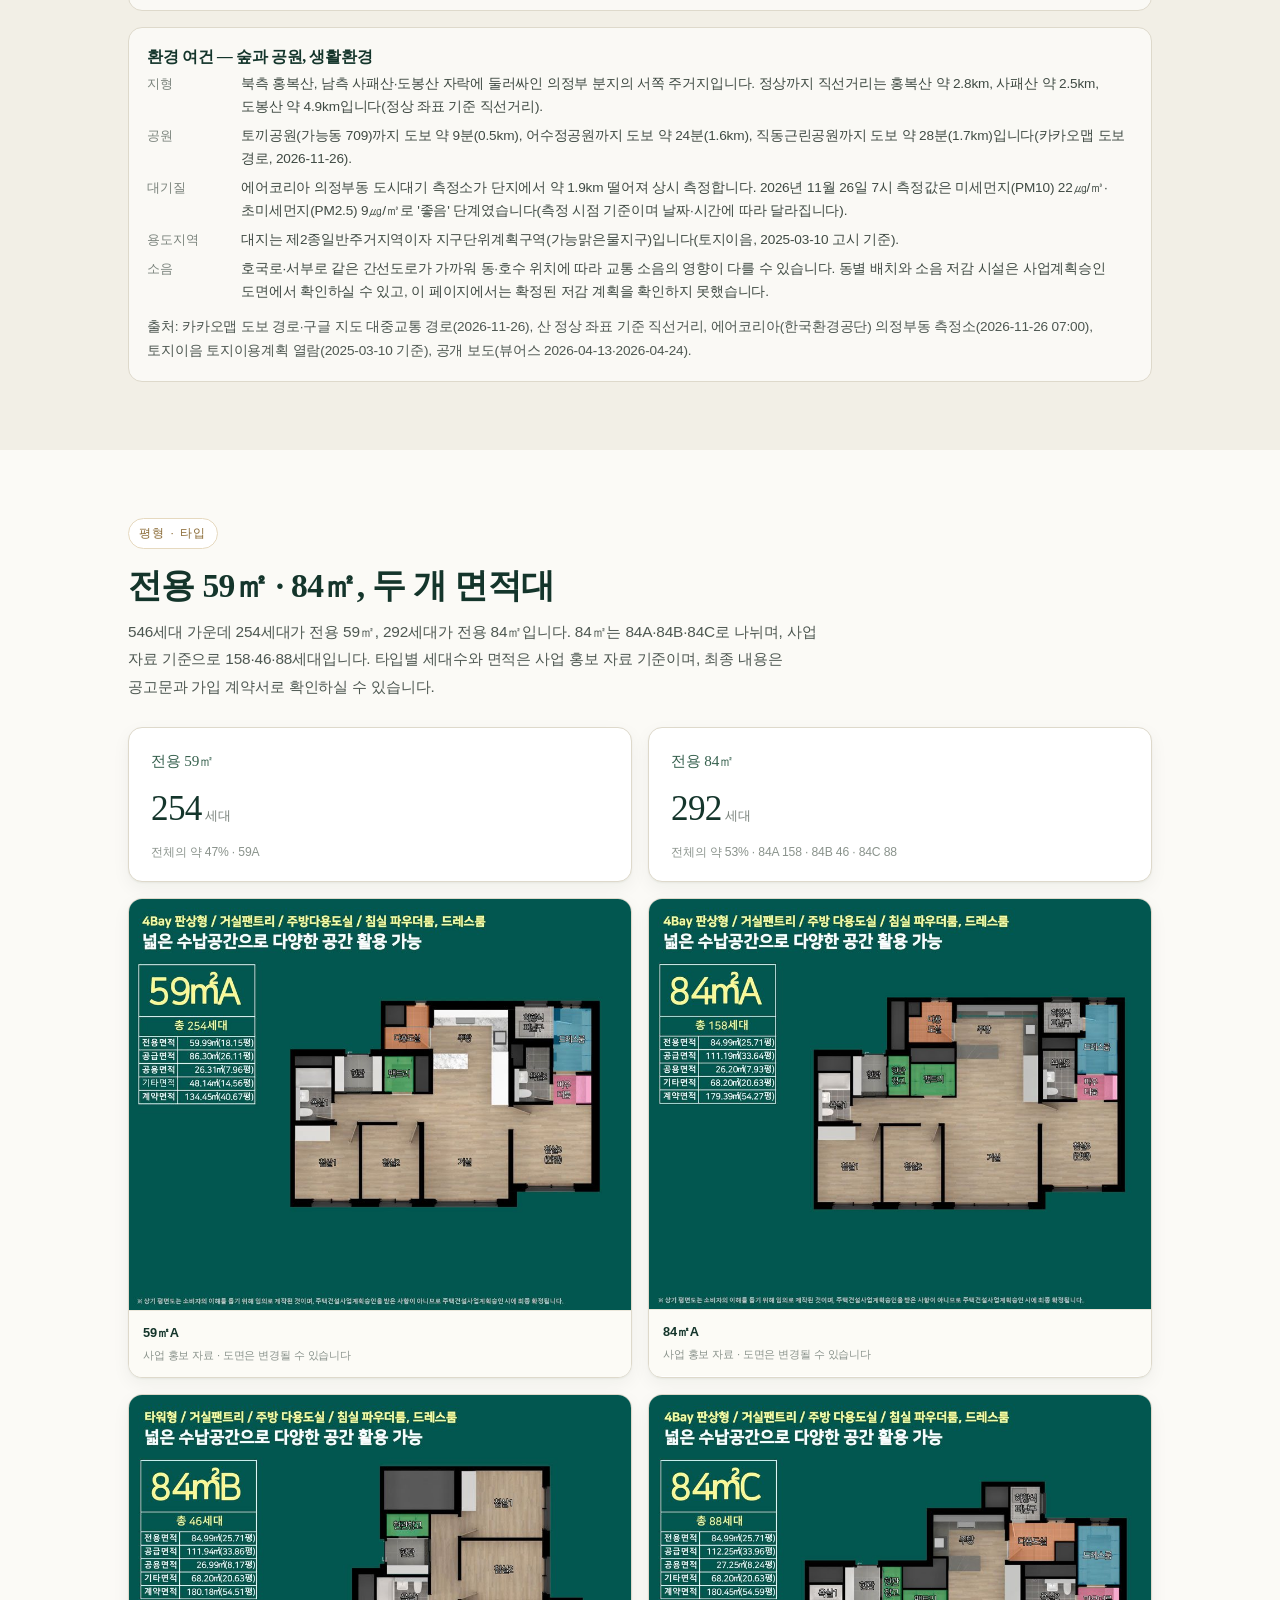
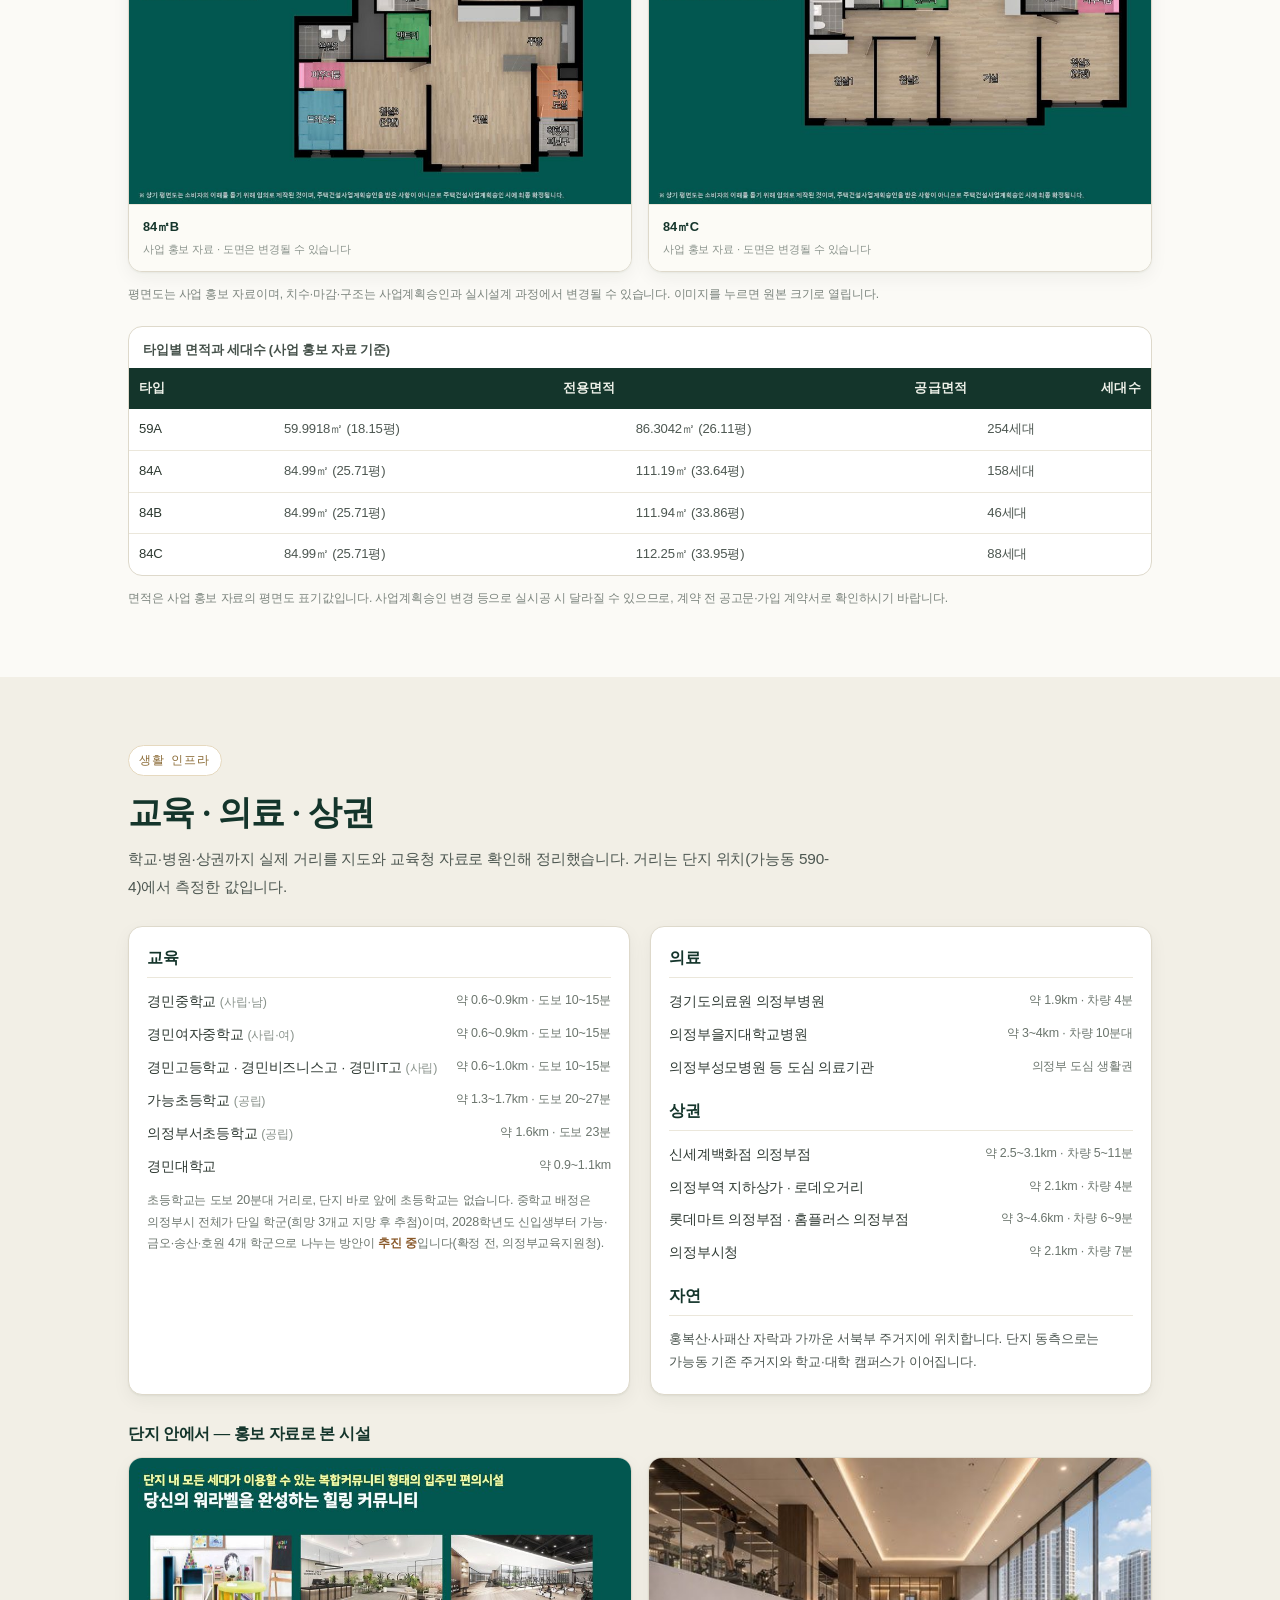
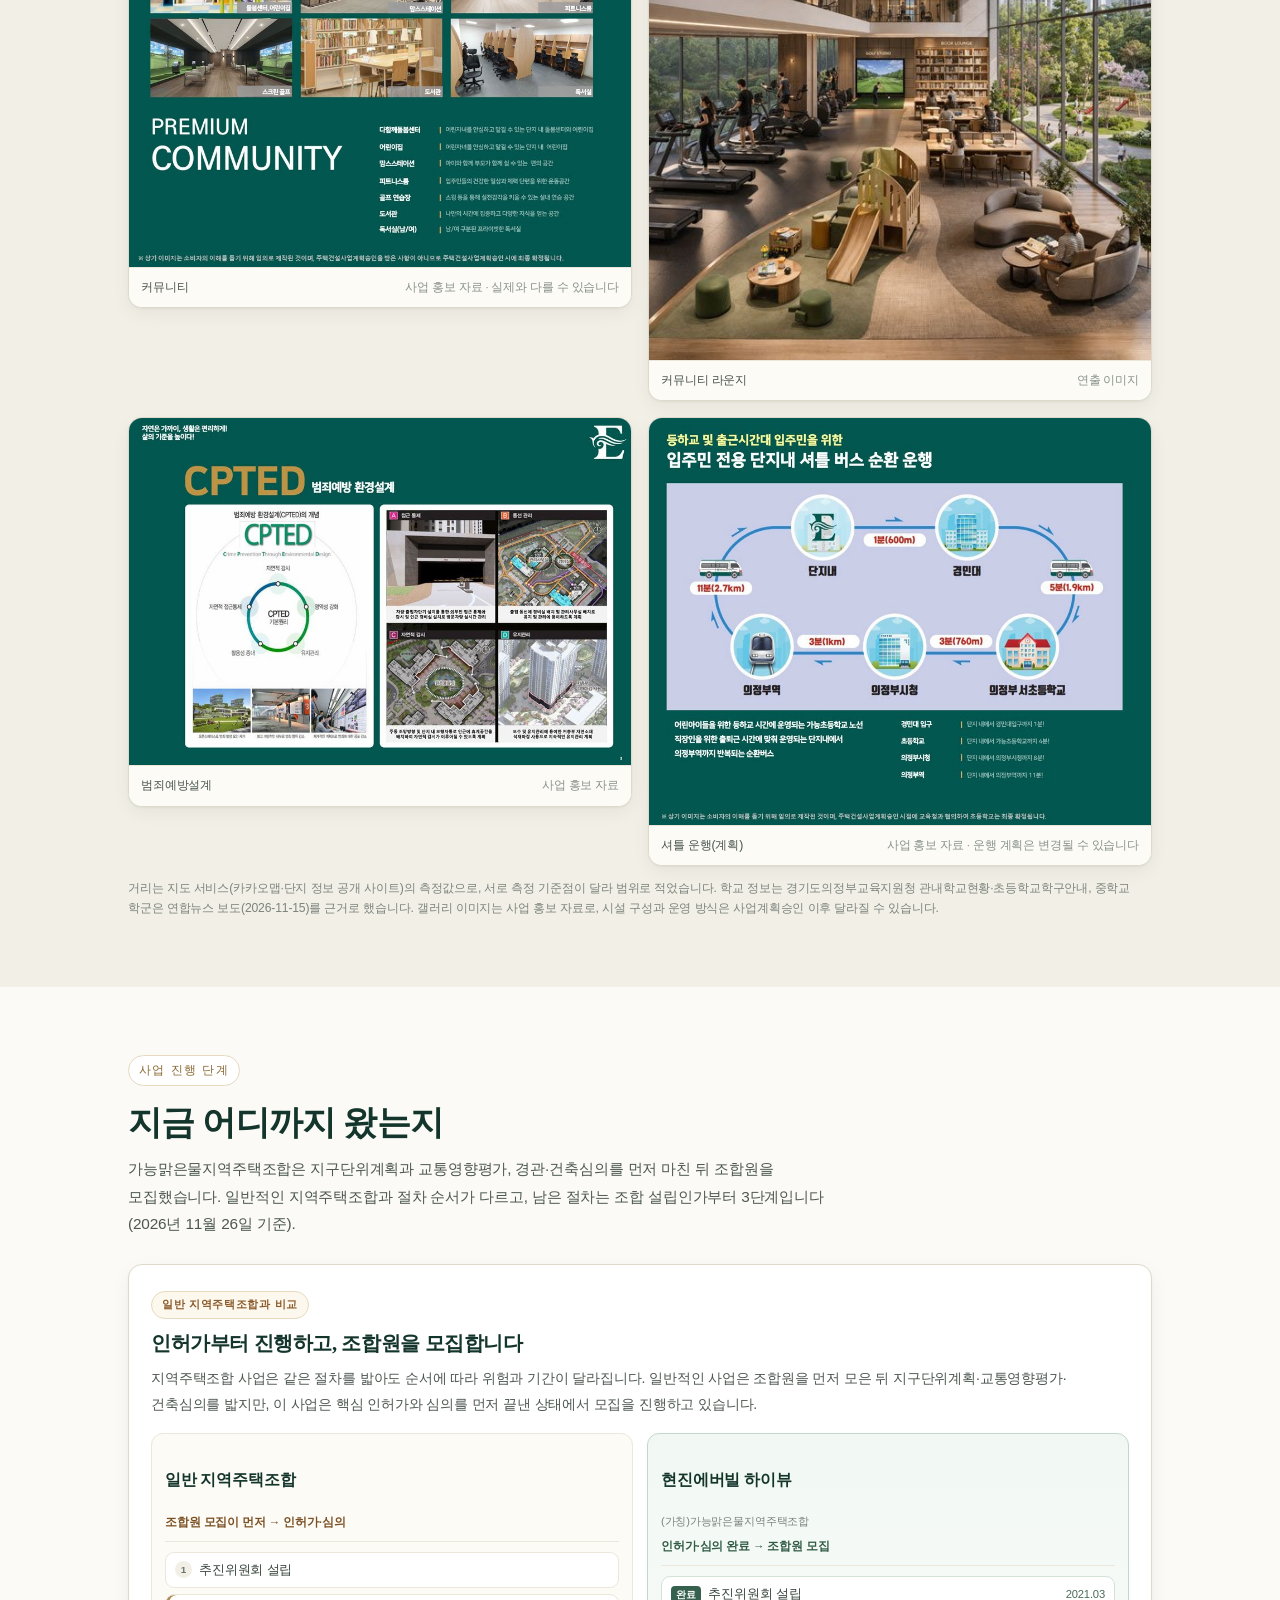
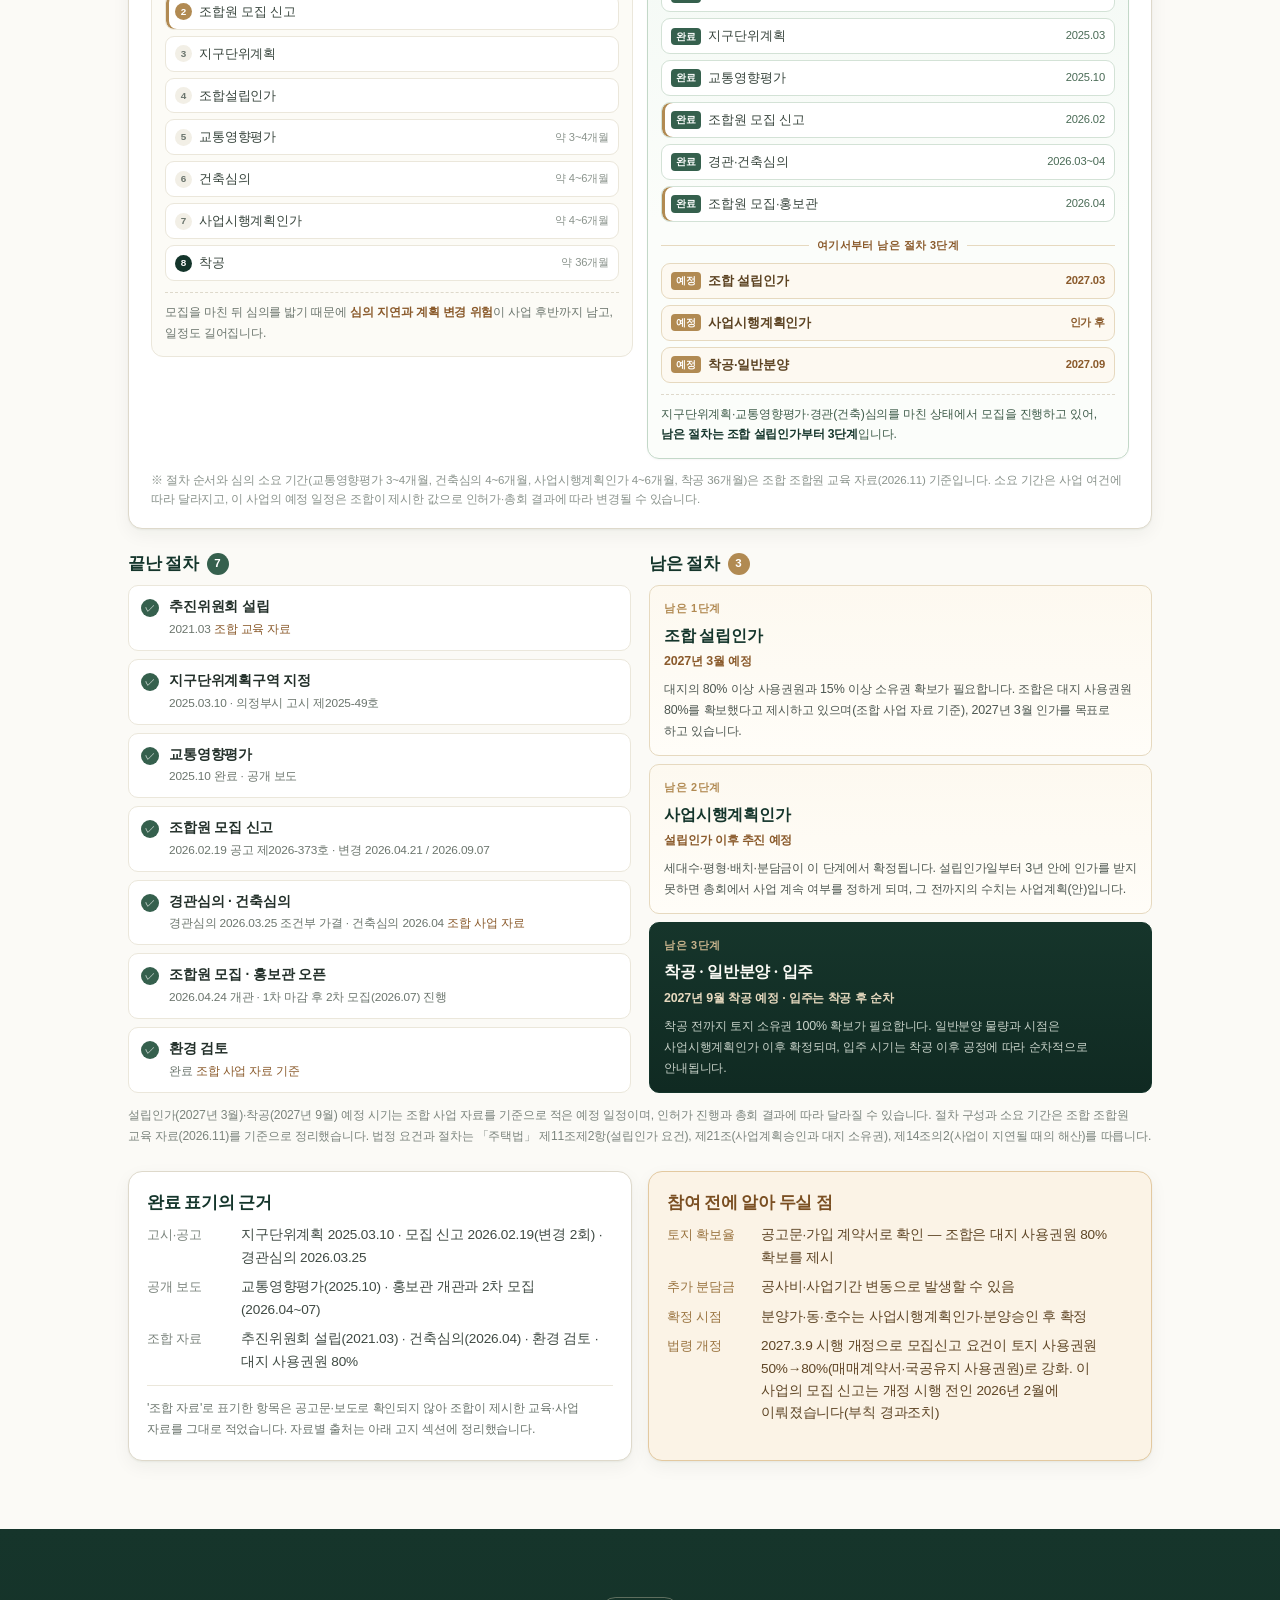
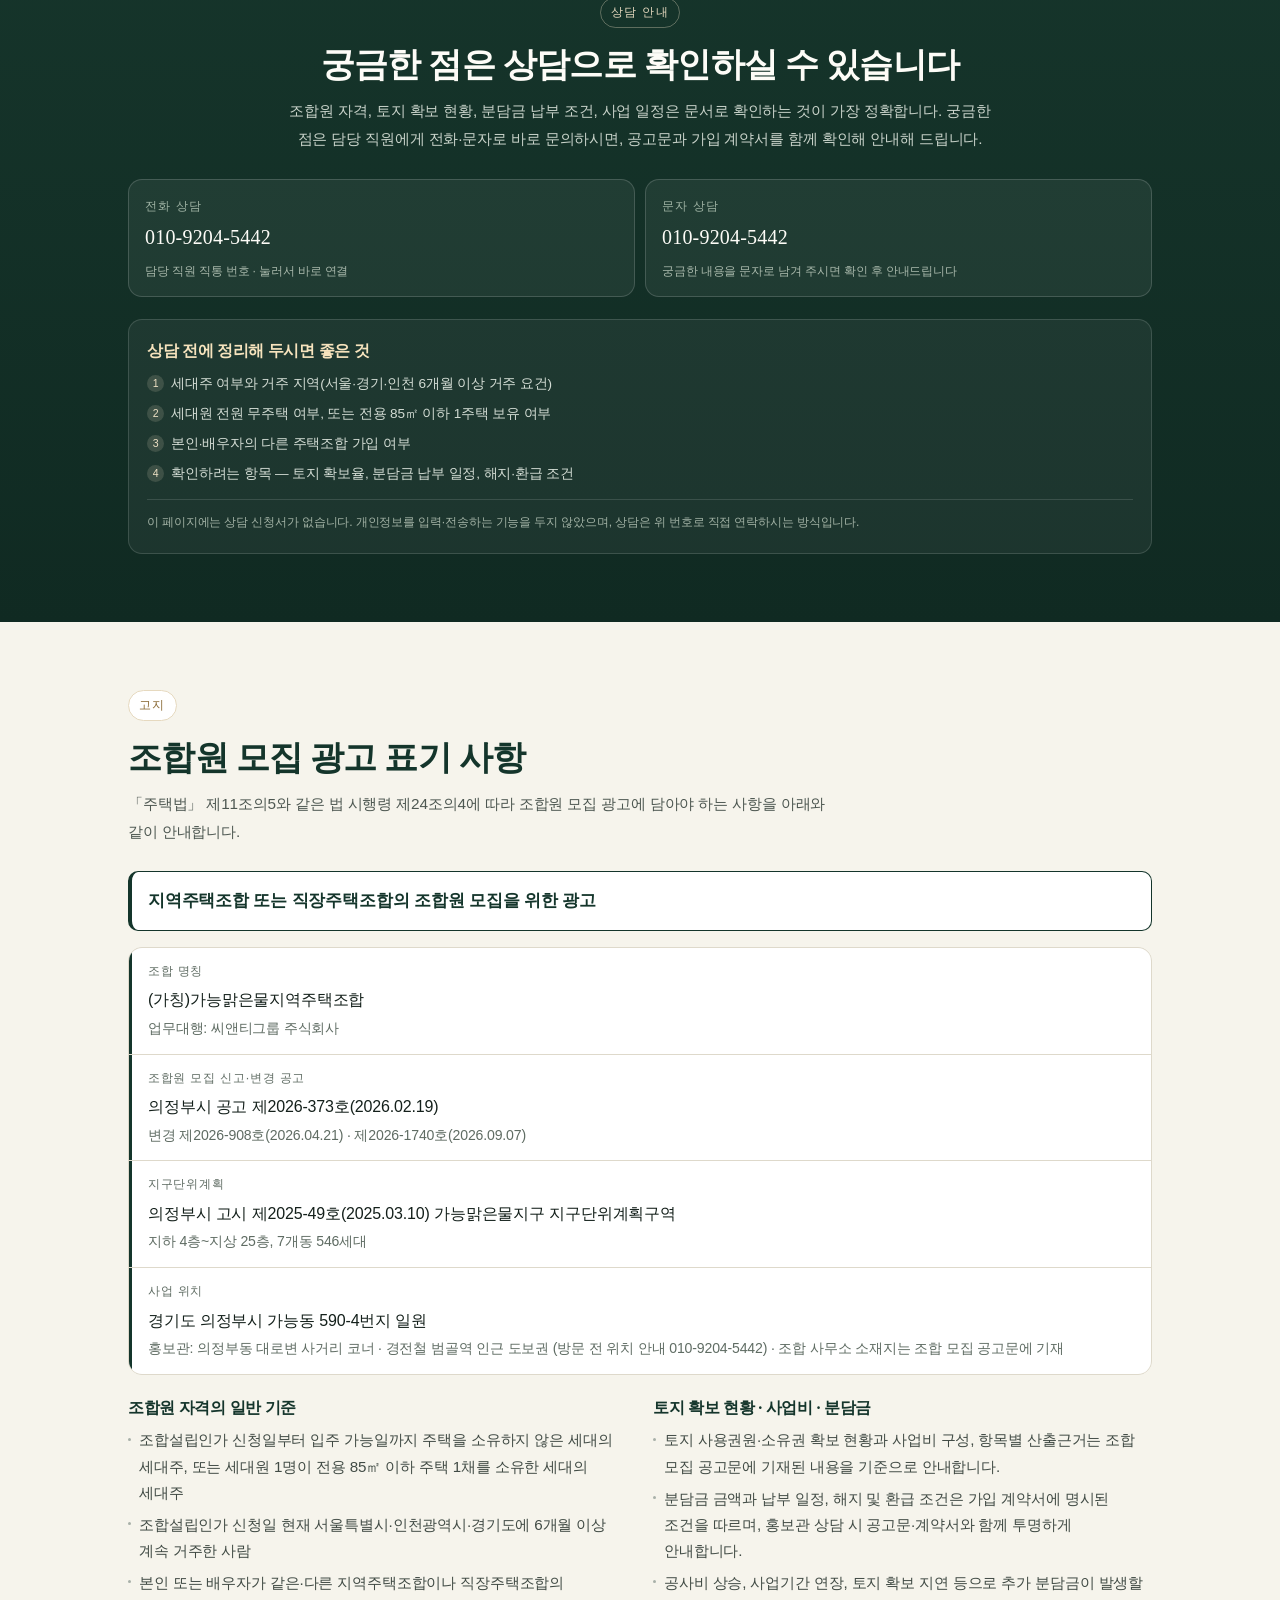
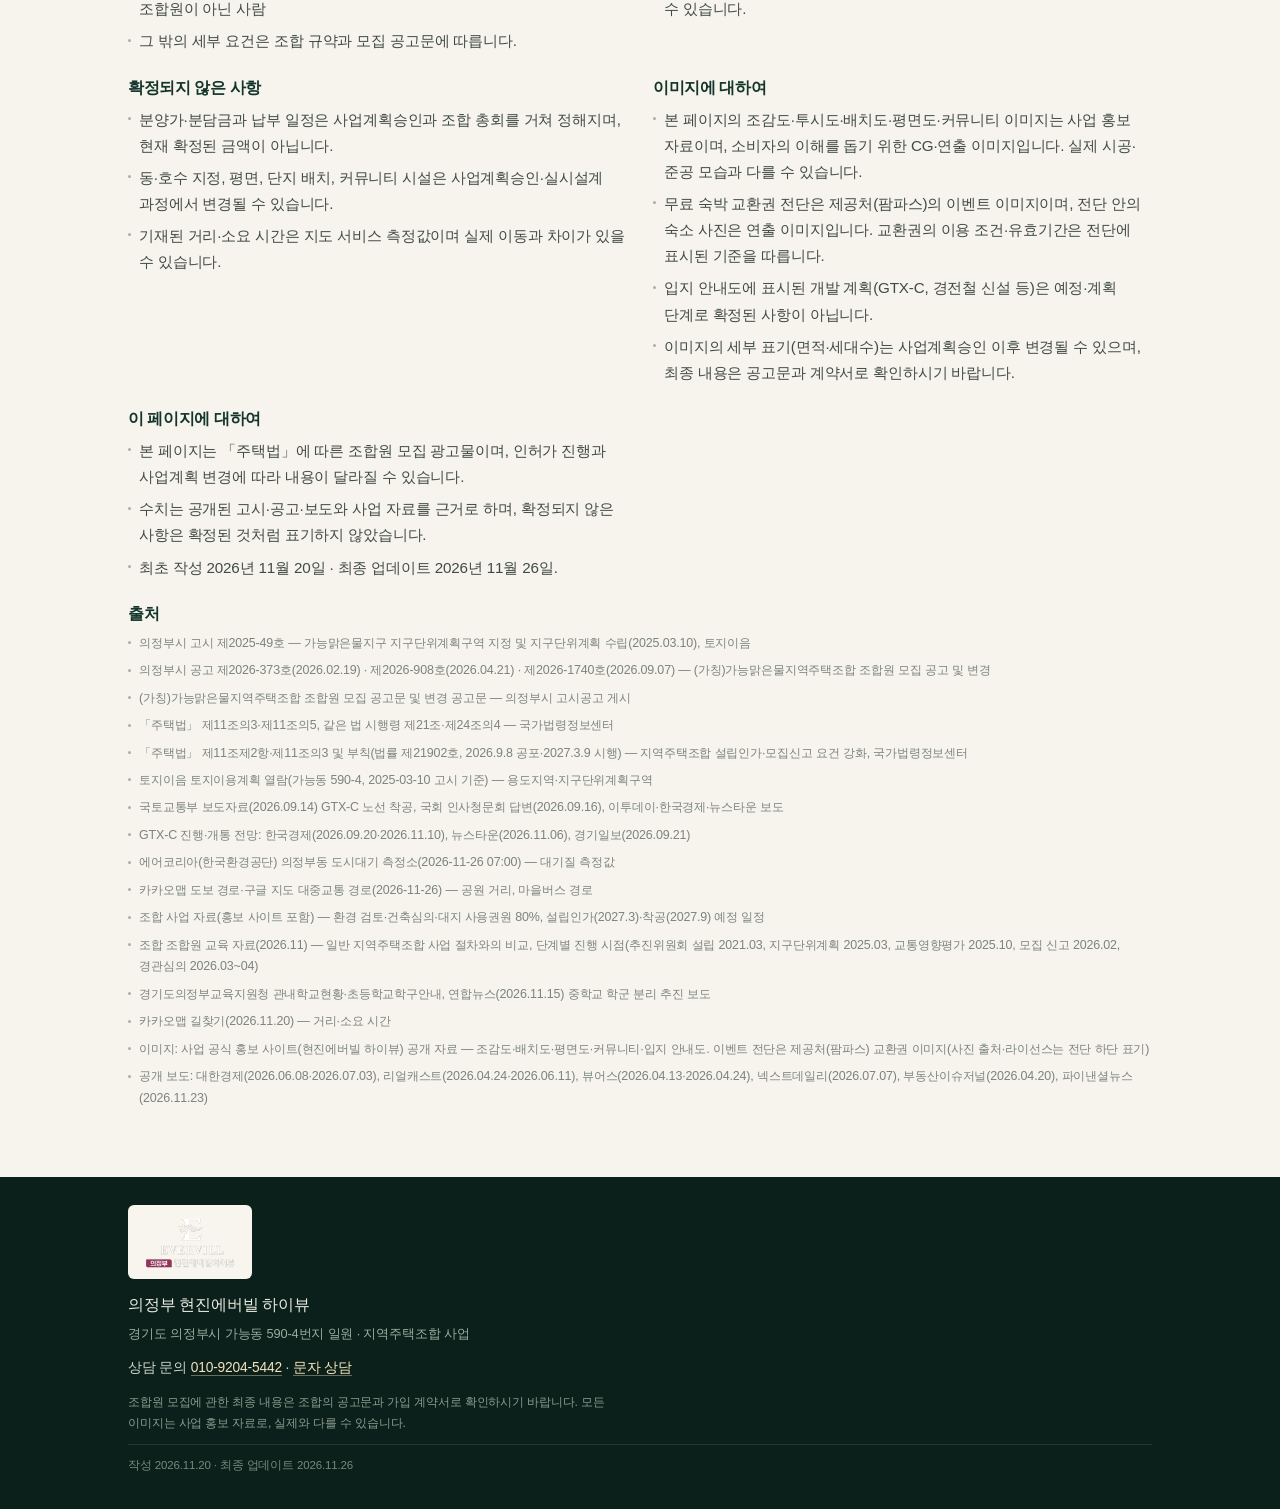
==== commit 464d76ac: "hyunview: 진행 단계를 일반 지역주택조합과 비교 구조로 재구성(인허가 선행 부각)" ====
--- a/hyunview/index.html
+++ b/hyunview/index.html
@@ -17,7 +17,7 @@
 <meta property="og:image" content="https://ongtnt02.github.io/hyunview/assets/hero-aerial.jpg">
 <meta name="twitter:card" content="summary_large_image">
 <link rel="preload" as="image" href="assets/hero-aerial.jpg">
-<link rel="stylesheet" href="styles.css?v=20261126a">
+<link rel="stylesheet" href="styles.css?v=20261126b">
 </head>
 <body>
 <a class="skip-link" href="#main">본문으로 바로 가기</a>
@@ -571,75 +571,189 @@
         <p class="eyebrow">사업 진행 단계</p>
         <h2 id="progress-title">지금 어디까지 왔는지</h2>
         <p class="section-lede">
-          지역주택조합은 정해진 단계를 차례로 통과합니다.
-          지금까지 진행된 단계는 날짜와 근거를 함께 적었고, 남은 단계는 추진 일정을 안내해 드립니다(2026년 11월 26일 기준).
+          가능맑은물지역주택조합은 지구단위계획과 교통영향평가, 경관·건축심의를 먼저 마친 뒤 조합원을 모집했습니다.
+          일반적인 지역주택조합과 절차 순서가 다르고, 남은 절차는 조합 설립인가부터 3단계입니다(2026년 11월 26일 기준).
         </p>
       </header>
 
-      <ol class="timeline">
-        <li class="tl-item is-done">
-          <p class="tl-step">1단계</p>
-          <h3>지구단위계획구역 지정</h3>
-          <p class="tl-date">2025.03.10 의정부시 고시 제2025-49호</p>
-          <p class="tl-desc">가능맑은물지구 지구단위계획구역 지정 및 지구단위계획 수립 고시. 토지이용·건축계획의 기본 방향이 정해진 단계입니다.</p>
-        </li>
-        <li class="tl-item is-done">
-          <p class="tl-step">2단계</p>
-          <h3>조합원 모집 신고</h3>
-          <p class="tl-date">2026.02.19 공고 제2026-373호 · 변경 2026.04.21 / 2026.09.07</p>
-          <p class="tl-desc">
-            의정부시가 조합원 모집 공고를 게시했고, 이후 두 차례 변경 공고를 거쳐 모집을 이어가고 있습니다.
-          </p>
-        </li>
-        <li class="tl-item is-pending">
-          <p class="tl-step">3단계</p>
-          <h3>조합 설립인가</h3>
-          <p class="tl-date">2027년 3월 예정</p>
-          <p class="tl-desc">설립인가에는 대지의 80% 이상 사용권원과 15% 이상 소유권 확보가 필요합니다. 조합은 2027년 3월 인가를 목표로 하고 있습니다(조합 사업 자료 기준 예정 일정).</p>
-        </li>
-        <li class="tl-item is-pending">
-          <p class="tl-step">4단계</p>
-          <h3>사업계획 승인</h3>
-          <p class="tl-date">설립인가 이후 추진 예정</p>
-          <p class="tl-desc">세대수·평형·배치·분담금 등이 이 단계에서 확정됩니다. 설립인가일부터 3년 안에 승인을 받지 못하면 총회에서 사업 계속 여부를 정하게 됩니다. 그 전까지의 수치는 사업계획(안)입니다.</p>
-        </li>
-        <li class="tl-item is-pending">
-          <p class="tl-step">5단계</p>
-          <h3>착공 · 입주</h3>
-          <p class="tl-date">2027년 9월 착공 예정 · 입주는 착공 후 순차</p>
-          <p class="tl-desc">사업계획승인 후 5년 이내 착공해야 하며, 착공 전까지 토지 소유권 100% 확보가 필요합니다. 조합은 2027년 9월 착공을 목표로 하고 있고, 입주 시기는 착공 이후 공정에 따라 순차적으로 안내됩니다.</p>
-        </li>
-      </ol>
+      <!-- 일반 지역주택조합과의 절차 비교 -->
+      <div class="vs">
+        <p class="vs-kicker">일반 지역주택조합과 비교</p>
+        <h3 class="vs-title">인허가부터 진행하고, 조합원을 모집합니다</h3>
+        <p class="vs-lede">
+          지역주택조합 사업은 같은 절차를 밟아도 순서에 따라 위험과 기간이 달라집니다.
+          일반적인 사업은 조합원을 먼저 모은 뒤 지구단위계획·교통영향평가·건축심의를 밟지만,
+          이 사업은 핵심 인허가와 심의를 먼저 끝낸 상태에서 모집을 진행하고 있습니다.
+        </p>
+
+        <div class="vs-lanes">
+          <article class="lane lane-normal">
+            <div class="lane-head">
+              <h4 class="lane-name">일반 지역주택조합</h4>
+              <p class="lane-tag">조합원 모집이 먼저 → 인허가·심의</p>
+            </div>
+            <ol class="lane-flow">
+              <li><span class="chip"><span class="chip-no">1</span><span class="chip-txt">추진위원회 설립</span></span></li>
+              <li><span class="chip is-mob"><span class="chip-no">2</span><span class="chip-txt">조합원 모집 신고</span></span></li>
+              <li><span class="chip"><span class="chip-no">3</span><span class="chip-txt">지구단위계획</span></span></li>
+              <li><span class="chip"><span class="chip-no">4</span><span class="chip-txt">조합설립인가</span></span></li>
+              <li><span class="chip"><span class="chip-no">5</span><span class="chip-txt">교통영향평가</span><span class="chip-meta">약 3~4개월</span></span></li>
+              <li><span class="chip"><span class="chip-no">6</span><span class="chip-txt">건축심의</span><span class="chip-meta">약 4~6개월</span></span></li>
+              <li><span class="chip"><span class="chip-no">7</span><span class="chip-txt">사업시행계획인가</span><span class="chip-meta">약 4~6개월</span></span></li>
+              <li><span class="chip is-end"><span class="chip-no">8</span><span class="chip-txt">착공</span><span class="chip-meta">약 36개월</span></span></li>
+            </ol>
+            <p class="lane-note">
+              모집을 마친 뒤 심의를 밟기 때문에 <strong>심의 지연과 계획 변경 위험</strong>이 사업 후반까지 남고, 일정도 길어집니다.
+            </p>
+          </article>
+
+          <article class="lane lane-ours">
+            <div class="lane-head">
+              <h4 class="lane-name">현진에버빌 하이뷰</h4>
+              <p class="lane-sub">(가칭)가능맑은물지역주택조합</p>
+              <p class="lane-tag">인허가·심의 완료 → 조합원 모집</p>
+            </div>
+            <ol class="lane-flow">
+              <li><span class="chip is-done"><span class="chip-chk">완료</span><span class="chip-txt">추진위원회 설립</span><span class="chip-meta">2021.03</span></span></li>
+              <li><span class="chip is-done"><span class="chip-chk">완료</span><span class="chip-txt">지구단위계획</span><span class="chip-meta">2025.03</span></span></li>
+              <li><span class="chip is-done"><span class="chip-chk">완료</span><span class="chip-txt">교통영향평가</span><span class="chip-meta">2025.10</span></span></li>
+              <li><span class="chip is-done is-mob"><span class="chip-chk">완료</span><span class="chip-txt">조합원 모집 신고</span><span class="chip-meta">2026.02</span></span></li>
+              <li><span class="chip is-done"><span class="chip-chk">완료</span><span class="chip-txt">경관·건축심의</span><span class="chip-meta">2026.03~04</span></span></li>
+              <li><span class="chip is-done is-mob"><span class="chip-chk">완료</span><span class="chip-txt">조합원 모집·홍보관</span><span class="chip-meta">2026.04</span></span></li>
+              <li class="lane-break"><span>여기서부터 남은 절차 3단계</span></li>
+              <li><span class="chip is-next"><span class="chip-chk is-wait">예정</span><span class="chip-txt">조합 설립인가</span><span class="chip-meta">2027.03</span></span></li>
+              <li><span class="chip is-next"><span class="chip-chk is-wait">예정</span><span class="chip-txt">사업시행계획인가</span><span class="chip-meta">인가 후</span></span></li>
+              <li><span class="chip is-next"><span class="chip-chk is-wait">예정</span><span class="chip-txt">착공·일반분양</span><span class="chip-meta">2027.09</span></span></li>
+            </ol>
+            <p class="lane-note">
+              지구단위계획·교통영향평가·경관(건축)심의를 마친 상태에서 모집을 진행하고 있어, <strong>남은 절차는 조합 설립인가부터 3단계</strong>입니다.
+            </p>
+          </article>
+        </div>
+
+        <p class="vs-foot">
+          ※ 절차 순서와 심의 소요 기간(교통영향평가 3~4개월, 건축심의 4~6개월, 사업시행계획인가 4~6개월, 착공 36개월)은
+          조합 조합원 교육 자료(2026.11) 기준입니다. 소요 기간은 사업 여건에 따라 달라지고,
+          이 사업의 예정 일정은 조합이 제시한 값으로 인허가·총회 결과에 따라 변경될 수 있습니다.
+        </p>
+      </div>
+
+      <!-- 끝난 절차 · 남은 절차 -->
+      <div class="stages">
+        <div class="stage-col">
+          <h3>끝난 절차 <span class="stage-count">7</span></h3>
+          <ul class="done-list">
+            <li class="done-item">
+              <span class="done-chk" aria-hidden="true">✓</span>
+              <div>
+                <p class="done-name">추진위원회 설립</p>
+                <p class="done-meta">2021.03 <span class="src">조합 교육 자료</span></p>
+              </div>
+            </li>
+            <li class="done-item">
+              <span class="done-chk" aria-hidden="true">✓</span>
+              <div>
+                <p class="done-name">지구단위계획구역 지정</p>
+                <p class="done-meta">2025.03.10 · 의정부시 고시 제2025-49호</p>
+              </div>
+            </li>
+            <li class="done-item">
+              <span class="done-chk" aria-hidden="true">✓</span>
+              <div>
+                <p class="done-name">교통영향평가</p>
+                <p class="done-meta">2025.10 완료 · 공개 보도</p>
+              </div>
+            </li>
+            <li class="done-item">
+              <span class="done-chk" aria-hidden="true">✓</span>
+              <div>
+                <p class="done-name">조합원 모집 신고</p>
+                <p class="done-meta">2026.02.19 공고 제2026-373호 · 변경 2026.04.21 / 2026.09.07</p>
+              </div>
+            </li>
+            <li class="done-item">
+              <span class="done-chk" aria-hidden="true">✓</span>
+              <div>
+                <p class="done-name">경관심의 · 건축심의</p>
+                <p class="done-meta">경관심의 2026.03.25 조건부 가결 · 건축심의 2026.04 <span class="src">조합 사업 자료</span></p>
+              </div>
+            </li>
+            <li class="done-item">
+              <span class="done-chk" aria-hidden="true">✓</span>
+              <div>
+                <p class="done-name">조합원 모집 · 홍보관 오픈</p>
+                <p class="done-meta">2026.04.24 개관 · 1차 마감 후 2차 모집(2026.07) 진행</p>
+              </div>
+            </li>
+            <li class="done-item">
+              <span class="done-chk" aria-hidden="true">✓</span>
+              <div>
+                <p class="done-name">환경 검토</p>
+                <p class="done-meta">완료 <span class="src">조합 사업 자료 기준</span></p>
+              </div>
+            </li>
+          </ul>
+        </div>
+
+        <div class="stage-col stage-col-next">
+          <h3>남은 절차 <span class="stage-count">3</span></h3>
+          <div class="next-list">
+            <article class="next-card">
+              <p class="next-step">남은 1단계</p>
+              <h4>조합 설립인가</h4>
+              <p class="next-when">2027년 3월 예정</p>
+              <p class="next-desc">
+                대지의 80% 이상 사용권원과 15% 이상 소유권 확보가 필요합니다. 조합은 대지 사용권원 80%를
+                확보했다고 제시하고 있으며(조합 사업 자료 기준), 2027년 3월 인가를 목표로 하고 있습니다.
+              </p>
+            </article>
+            <article class="next-card">
+              <p class="next-step">남은 2단계</p>
+              <h4>사업시행계획인가</h4>
+              <p class="next-when">설립인가 이후 추진 예정</p>
+              <p class="next-desc">
+                세대수·평형·배치·분담금이 이 단계에서 확정됩니다. 설립인가일부터 3년 안에 인가를 받지 못하면
+                총회에서 사업 계속 여부를 정하게 되며, 그 전까지의 수치는 사업계획(안)입니다.
+              </p>
+            </article>
+            <article class="next-card is-final">
+              <p class="next-step">남은 3단계</p>
+              <h4>착공 · 일반분양 · 입주</h4>
+              <p class="next-when">2027년 9월 착공 예정 · 입주는 착공 후 순차</p>
+              <p class="next-desc">
+                착공 전까지 토지 소유권 100% 확보가 필요합니다. 일반분양 물량과 시점은 사업시행계획인가 이후
+                확정되며, 입주 시기는 착공 이후 공정에 따라 순차적으로 안내됩니다.
+              </p>
+            </article>
+          </div>
+        </div>
+      </div>
 
       <p class="footnote">
         설립인가(2027년 3월)·착공(2027년 9월) 예정 시기는 조합 사업 자료를 기준으로 적은 예정 일정이며, 인허가 진행과 총회 결과에 따라 달라질 수 있습니다.
+        절차 구성과 소요 기간은 조합 조합원 교육 자료(2026.11)를 기준으로 정리했습니다.
         법정 요건과 절차는 「주택법」 제11조제2항(설립인가 요건), 제21조(사업계획승인과 대지 소유권), 제14조의2(사업이 지연될 때의 해산)를 따릅니다.
       </p>
 
       <div class="cards-2 checks">
         <article class="card">
-          <h3>함께 진행된 절차</h3>
+          <h3>완료 표기의 근거</h3>
           <ul class="card-list">
-            <li><span>지구단위계획</span>구역 지정 2025.03.10 (고시 제2025-49호)</li>
-            <li><span>교통영향평가</span>완료 (2025.10)</li>
-            <li><span>환경 검토</span>완료 (조합 사업 자료 기준)</li>
-            <li><span>경관심의</span>조건부 가결 (2026.03.25)</li>
-            <li><span>모집 신고</span>2026.02.19 · 변경 2026.04.21 / 2026.09.07</li>
-            <li><span>건축심의</span>완료 (2026.04, 사업 자료)</li>
-            <li><span>사용권원</span>대지 80% 확보 (조합 사업 자료 기준)</li>
-            <li><span>홍보관·모집</span>2026.04.24 개관 · 1차 마감 후 2차 진행(2026.07)</li>
+            <li><span>고시·공고</span>지구단위계획 2025.03.10 · 모집 신고 2026.02.19(변경 2회) · 경관심의 2026.03.25</li>
+            <li><span>공개 보도</span>교통영향평가(2025.10) · 홍보관 개관과 2차 모집(2026.04~07)</li>
+            <li><span>조합 자료</span>추진위원회 설립(2021.03) · 건축심의(2026.04) · 환경 검토 · 대지 사용권원 80%</li>
           </ul>
           <p class="card-note">
-            출처: 의정부시 고시·공고, 공개 보도(2026.04~2026.07), 조합 사업 자료.
-            '조합 사업 자료'로 표기한 항목은 공고문·보도로 확인되지 않아 조합이 제시한 자료를 그대로 적었습니다.
+            '조합 자료'로 표기한 항목은 공고문·보도로 확인되지 않아 조합이 제시한 교육·사업 자료를 그대로 적었습니다.
+            자료별 출처는 아래 고지 섹션에 정리했습니다.
           </p>
         </article>
         <article class="card card-warn">
           <h3>참여 전에 알아 두실 점</h3>
           <ul class="card-list">
-            <li><span>토지 확보율</span> 모집 공고문·가입 계약서로 확인</li>
+            <li><span>토지 확보율</span> 공고문·가입 계약서로 확인 — 조합은 대지 사용권원 80% 확보를 제시</li>
             <li><span>추가 분담금</span> 공사비·사업기간 변동으로 발생할 수 있음</li>
-            <li><span>확정 시점</span> 분양가·동·호수는 사업계획승인·분양승인 후 확정</li>
+            <li><span>확정 시점</span> 분양가·동·호수는 사업시행계획인가·분양승인 후 확정</li>
             <li><span>법령 개정</span> 2027.3.9 시행 개정으로 모집신고 요건이 토지 사용권원 50%→80%(매매계약서·국공유지 사용권원)로 강화. 이 사업의 모집 신고는 개정 시행 전인 2026년 2월에 이뤄졌습니다(부칙 경과조치)</li>
           </ul>
         </article>
@@ -785,6 +899,7 @@
           <li>에어코리아(한국환경공단) 의정부동 도시대기 측정소(2026-11-26 07:00) — 대기질 측정값</li>
           <li>카카오맵 도보 경로·구글 지도 대중교통 경로(2026-11-26) — 공원 거리, 마을버스 경로</li>
           <li>조합 사업 자료(홍보 사이트 포함) — 환경 검토·건축심의·대지 사용권원 80%, 설립인가(2027.3)·착공(2027.9) 예정 일정</li>
+          <li>조합 조합원 교육 자료(2026.11) — 일반 지역주택조합 사업 절차와의 비교, 단계별 진행 시점(추진위원회 설립 2021.03, 지구단위계획 2025.03, 교통영향평가 2025.10, 모집 신고 2026.02, 경관심의 2026.03~04)</li>
           <li>경기도의정부교육지원청 관내학교현황·초등학교학구안내, 연합뉴스(2026.11.15) 중학교 학군 분리 추진 보도</li>
           <li>카카오맵 길찾기(2026.11.20) — 거리·소요 시간</li>
           <li>이미지: 사업 공식 홍보 사이트(현진에버빌 하이뷰) 공개 자료 — 조감도·배치도·평면도·커뮤니티·입지 안내도. 이벤트 전단은 제공처(팜파스) 교환권 이미지(사진 출처·라이선스는 전단 하단 표기)</li>
--- a/hyunview/styles.css
+++ b/hyunview/styles.css
@@ -921,6 +921,248 @@
   line-height: 1.75;
 }
 .checks { margin-top: 24px; }
+
+/* ------------------------------------------------------------
+   진행 단계 · 일반 지역주택조합 비교
+   ------------------------------------------------------------ */
+.vs {
+  margin-top: 4px;
+  padding: 20px 16px 16px;
+  background: var(--paper);
+  border: 1px solid var(--line);
+  border-radius: var(--radius);
+  box-shadow: var(--shadow-sm);
+}
+.vs-kicker {
+  display: inline-block;
+  margin-bottom: 10px;
+  padding: 3px 10px;
+  border: 1px solid var(--gold-soft);
+  border-radius: 999px;
+  background: #fdf8ee;
+  color: #8a5a2b;
+  font-size: .7rem;
+  font-weight: 700;
+  letter-spacing: .06em;
+}
+.vs-title {
+  margin: 0 0 8px;
+  font-family: var(--serif);
+  font-size: 1.16rem;
+  line-height: 1.45;
+  color: var(--pine);
+}
+.vs-lede {
+  font-size: .85rem;
+  line-height: 1.8;
+  color: #4d5751;
+}
+.vs-lanes { display: grid; gap: 12px; margin-top: 16px; align-items: start; }
+.lane {
+  padding: 14px 13px 13px;
+  border: 1px solid var(--line-soft);
+  border-radius: 12px;
+  background: #fcfbf6;
+}
+.lane-ours {
+  border-color: #c3d8c8;
+  background: linear-gradient(180deg, #f1f8f3 0%, #fbfdfa 62%);
+  box-shadow: 0 1px 2px rgba(20, 32, 27, .04);
+}
+.lane-head {
+  padding-bottom: 9px;
+  margin-bottom: 10px;
+  border-bottom: 1px solid var(--line-soft);
+}
+.lane-name {
+  font-family: var(--serif);
+  font-size: .98rem;
+  font-weight: 600;
+  line-height: 1.4;
+  color: var(--pine);
+}
+.lane-sub { margin-top: 1px; font-size: .7rem; color: #7b847d; }
+.lane-tag {
+  margin-top: 5px;
+  font-size: .72rem;
+  font-weight: 600;
+  color: #7a4f22;
+}
+.lane-ours .lane-tag { color: #2f5a44; }
+.lane-flow { display: grid; gap: 6px; }
+.chip {
+  display: flex;
+  align-items: center;
+  gap: 7px;
+  padding: 8px 9px;
+  border: 1px solid var(--line-soft);
+  border-radius: 9px;
+  background: #fff;
+  font-size: .8rem;
+  line-height: 1.4;
+  color: #38453d;
+}
+.chip-no {
+  flex: 0 0 auto;
+  display: inline-flex;
+  align-items: center;
+  justify-content: center;
+  width: 17px;
+  height: 17px;
+  border-radius: 50%;
+  background: var(--sand);
+  color: #6b756d;
+  font-size: .62rem;
+  font-weight: 700;
+}
+.chip-txt { flex: 1 1 auto; word-break: keep-all; }
+.chip-meta {
+  flex: 0 0 auto;
+  font-size: .7rem;
+  color: #8a938c;
+  white-space: nowrap;
+}
+/* 조합원 모집 단계는 금색 띠로 구분 */
+.chip.is-mob { box-shadow: inset 3px 0 0 var(--gold); }
+.chip.is-mob .chip-no { background: var(--gold); color: #fff; }
+.chip.is-end .chip-no { background: var(--pine); color: #fff; }
+/* 완료 · 예정 */
+.chip.is-done { border-color: #d3e2d6; }
+.chip.is-done .chip-meta { color: #4a6b56; }
+.chip-chk {
+  flex: 0 0 auto;
+  padding: 2px 5px;
+  border-radius: 4px;
+  background: var(--moss);
+  color: #fff;
+  font-size: .6rem;
+  font-weight: 700;
+  letter-spacing: .02em;
+}
+.chip-chk.is-wait { background: var(--gold); }
+.chip.is-next {
+  border-color: var(--gold-soft);
+  background: #fdf9f1;
+}
+.chip.is-next .chip-txt { color: #5c4322; font-weight: 600; }
+.chip.is-next .chip-meta { color: #8a5a2b; font-weight: 600; }
+.lane-break {
+  display: flex;
+  align-items: center;
+  gap: 8px;
+  margin: 8px 0 2px;
+  font-size: .68rem;
+  font-weight: 700;
+  letter-spacing: .04em;
+  color: #8a5a2b;
+  white-space: nowrap;
+}
+.lane-break::before,
+.lane-break::after {
+  content: "";
+  flex: 1 1 auto;
+  height: 1px;
+  background: var(--gold-soft);
+}
+.lane-note {
+  margin-top: 11px;
+  padding-top: 9px;
+  border-top: 1px dashed var(--line);
+  font-size: .76rem;
+  line-height: 1.7;
+  color: #6b756d;
+}
+.lane-note strong { color: #8a5a2b; }
+.lane-ours .lane-note { color: #3f5c4a; }
+.lane-ours .lane-note strong { color: var(--pine); }
+.vs-foot {
+  margin-top: 12px;
+  font-size: .72rem;
+  line-height: 1.7;
+  color: #8a938c;
+}
+
+/* 끝난 절차 · 남은 절차 */
+.stages { display: grid; gap: 18px; margin-top: 24px; }
+.stage-col h3 {
+  display: flex;
+  align-items: center;
+  gap: 8px;
+  margin: 0 0 10px;
+  font-family: var(--serif);
+  font-size: 1.04rem;
+  color: var(--pine);
+}
+.stage-count {
+  display: inline-flex;
+  align-items: center;
+  justify-content: center;
+  min-width: 22px;
+  height: 22px;
+  padding: 0 7px;
+  border-radius: 999px;
+  background: var(--moss);
+  color: #fff;
+  font-family: var(--sans);
+  font-size: .72rem;
+  font-weight: 700;
+  letter-spacing: 0;
+}
+.stage-col-next .stage-count { background: var(--gold); }
+.done-list { display: grid; gap: 8px; }
+.done-item {
+  display: flex;
+  gap: 10px;
+  padding: 11px 12px;
+  border: 1px solid var(--line-soft);
+  border-radius: 10px;
+  background: var(--paper);
+}
+.done-chk {
+  flex: 0 0 18px;
+  width: 18px;
+  height: 18px;
+  margin-top: 2px;
+  border-radius: 50%;
+  background: var(--moss);
+  color: #fff;
+  font-size: .64rem;
+  line-height: 18px;
+  text-align: center;
+}
+.done-name { font-size: .86rem; font-weight: 600; line-height: 1.5; color: #23302a; }
+.done-meta { margin-top: 2px; font-size: .74rem; line-height: 1.6; color: #6b756d; }
+.done-meta .src { color: #8a5a2b; }
+.next-list { display: grid; gap: 8px; }
+.next-card {
+  padding: 13px 14px;
+  border: 1px solid var(--gold-soft);
+  border-radius: 10px;
+  background: linear-gradient(180deg, #fdf9f0 0%, #fffdf8 100%);
+}
+.next-step {
+  font-size: .68rem;
+  font-weight: 700;
+  letter-spacing: .06em;
+  color: var(--gold);
+}
+.next-card h4 {
+  margin: 3px 0 2px;
+  font-family: var(--serif);
+  font-size: .98rem;
+  font-weight: 600;
+  color: var(--pine);
+}
+.next-when { font-size: .78rem; font-weight: 600; color: #8a5a2b; }
+.next-desc { margin-top: 6px; font-size: .78rem; line-height: 1.7; color: #4d5751; }
+.next-card.is-final {
+  border-color: var(--pine);
+  background: linear-gradient(180deg, #16352b 0%, #102a22 100%);
+}
+.next-card.is-final .next-step { color: #c8b48d; }
+.next-card.is-final h4 { color: #fdfcf7; }
+.next-card.is-final .next-when { color: var(--gold-soft); }
+.next-card.is-final .next-desc { color: #c9d3ca; }
 
 /* ------------------------------------------------------------
    상담
@@ -1210,6 +1452,11 @@
   .section-head.center .section-lede { margin-left: auto; margin-right: auto; }
   .type-summary { gap: 16px; }
   .type-card { padding: 20px 22px 18px; }
+  .vs { padding: 24px 22px 18px; }
+  .vs-title { font-size: 1.28rem; }
+  .vs-lede { font-size: .88rem; }
+  .vs-lanes { grid-template-columns: repeat(2, minmax(0, 1fr)); gap: 14px; align-items: start; }
+  .stages { grid-template-columns: minmax(0, 1fr) minmax(0, 1fr); gap: 18px; align-items: start; }
   .plan-gallery { gap: 16px; }
   .plan-card figcaption { padding: 11px 14px; }
   .header-inner { min-height: 64px; }
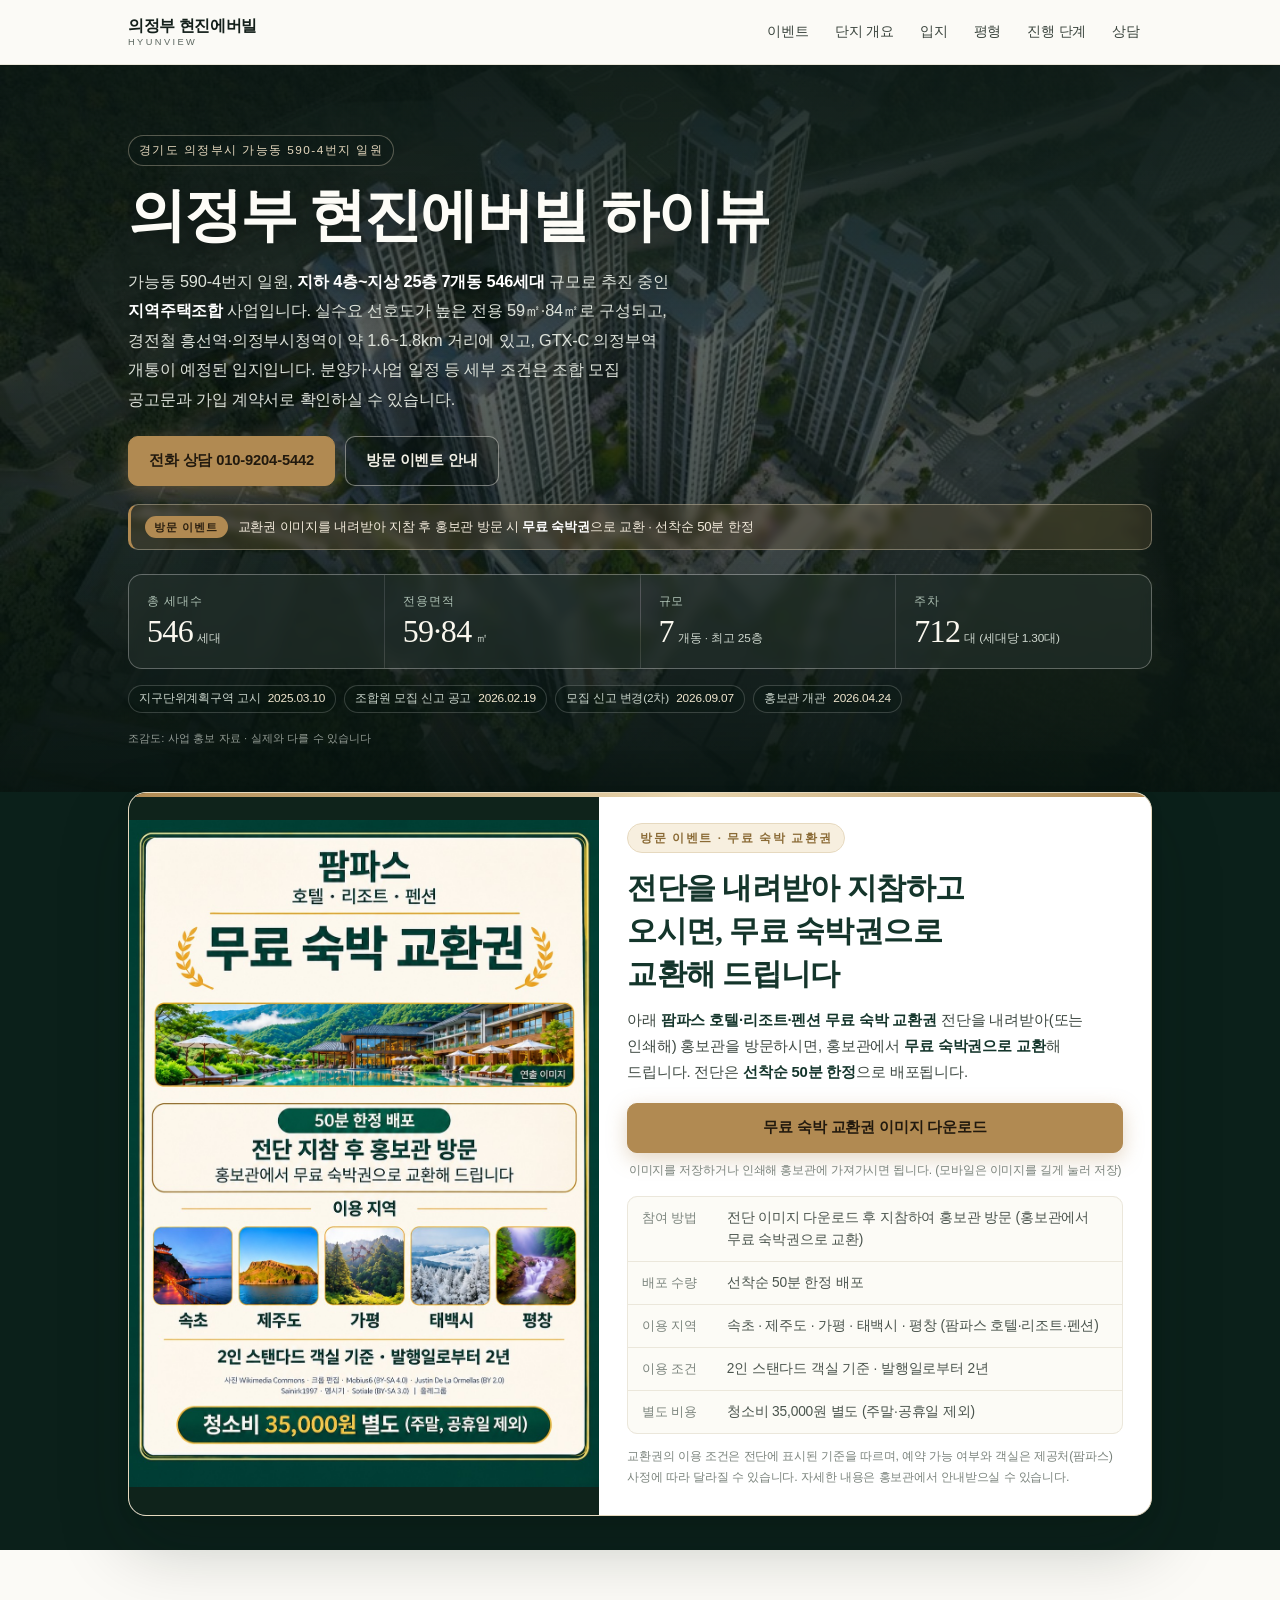
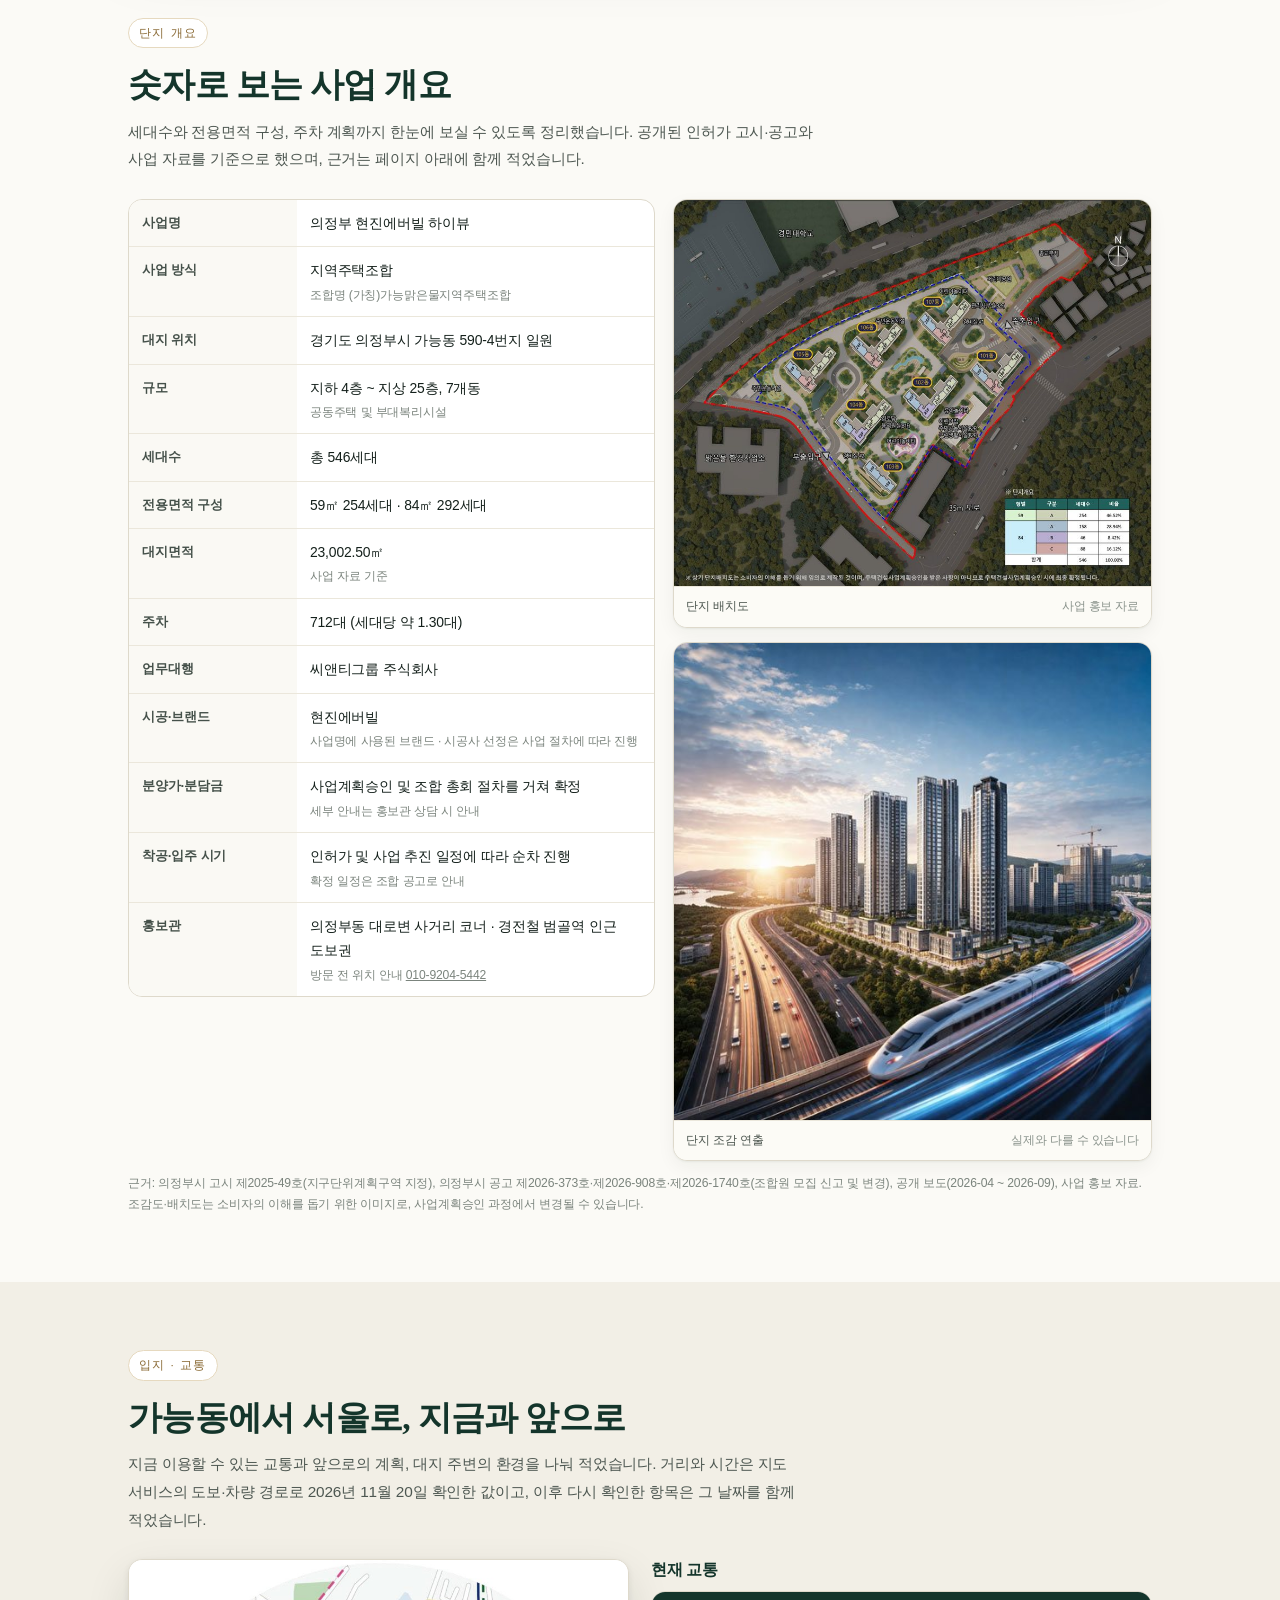
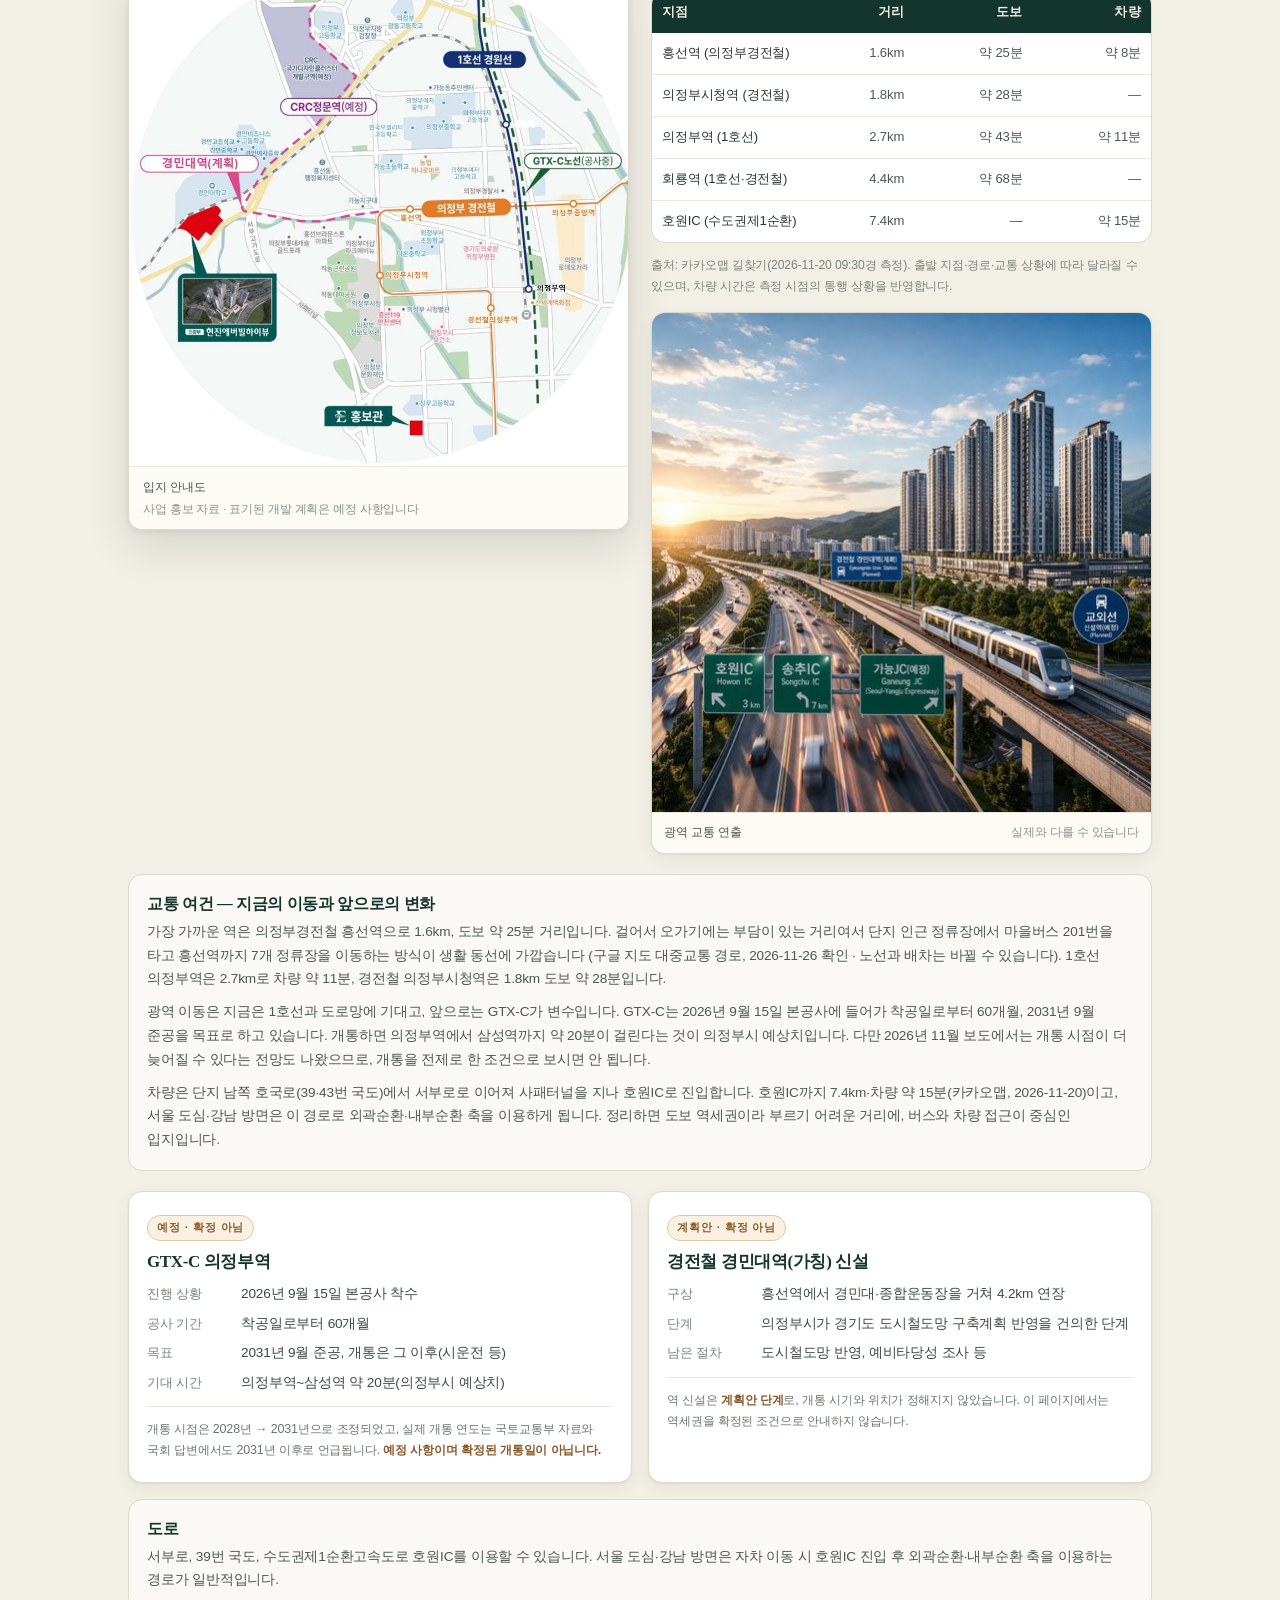
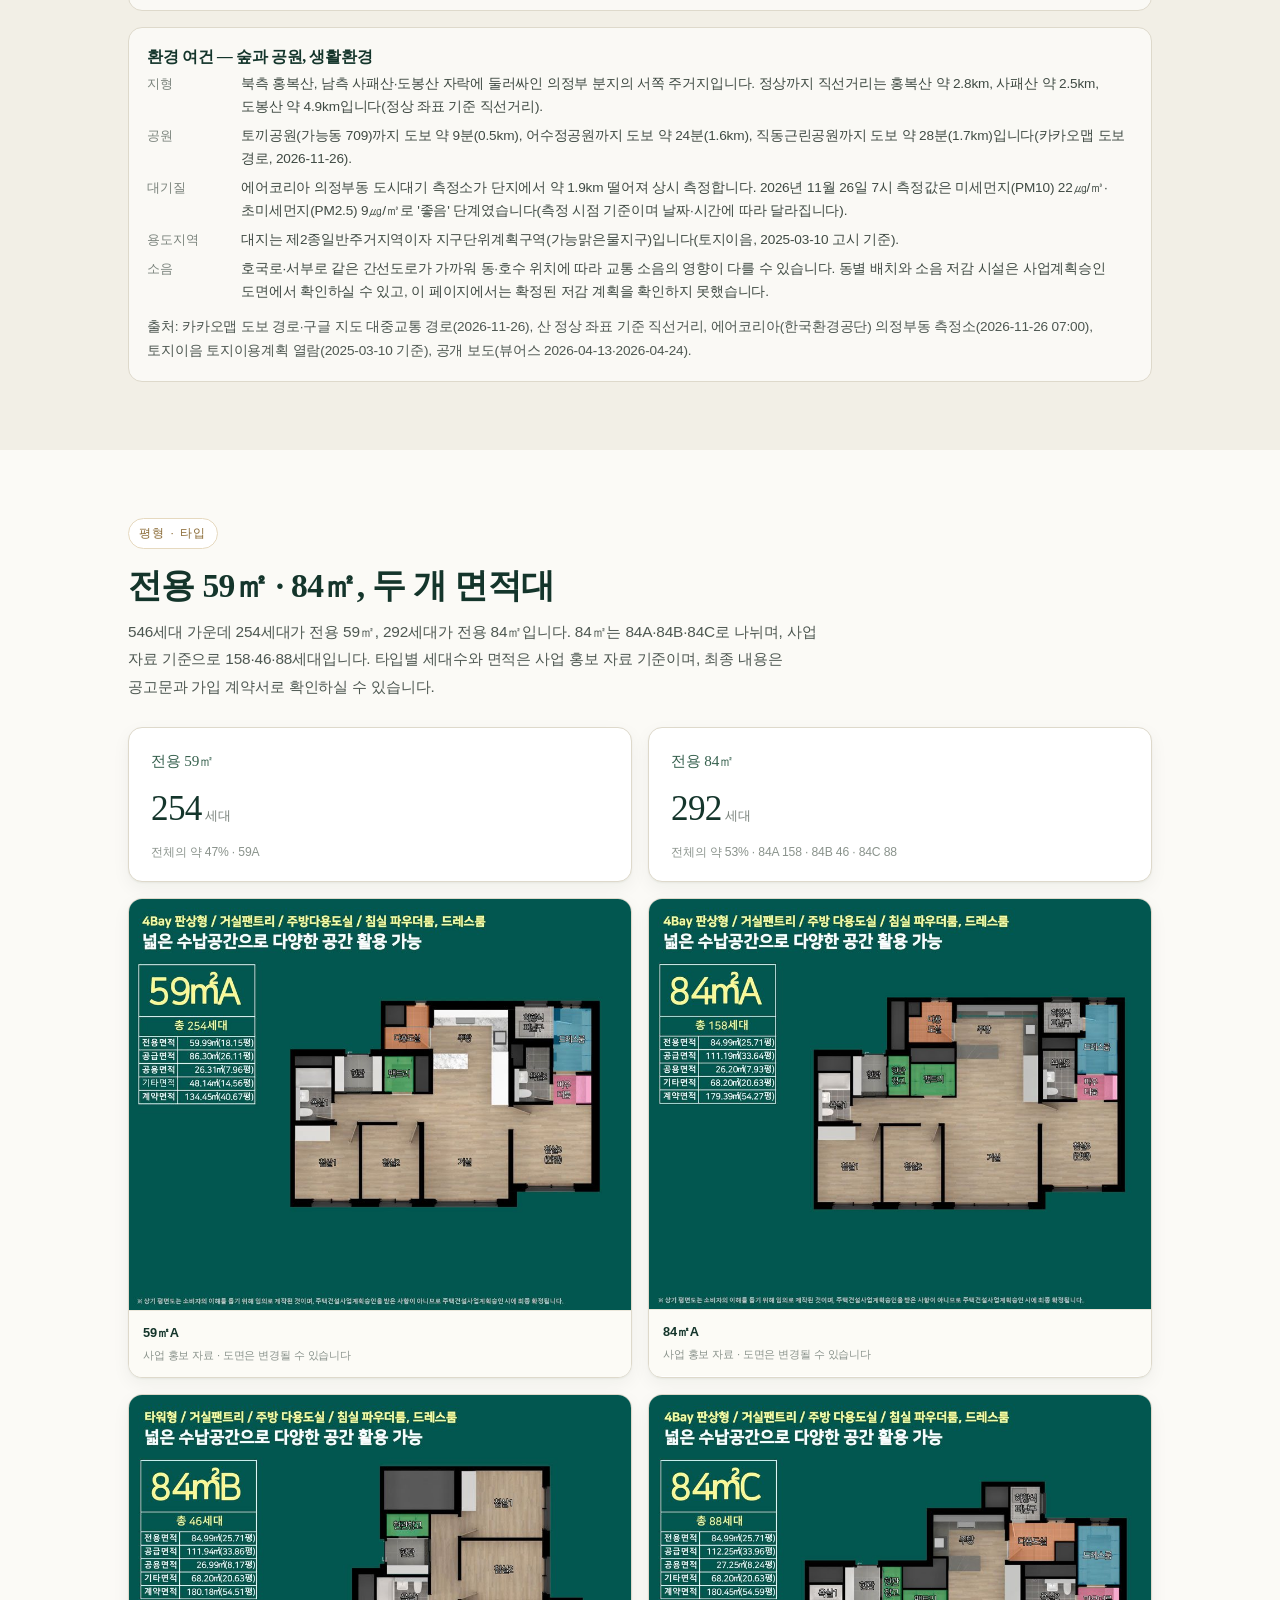
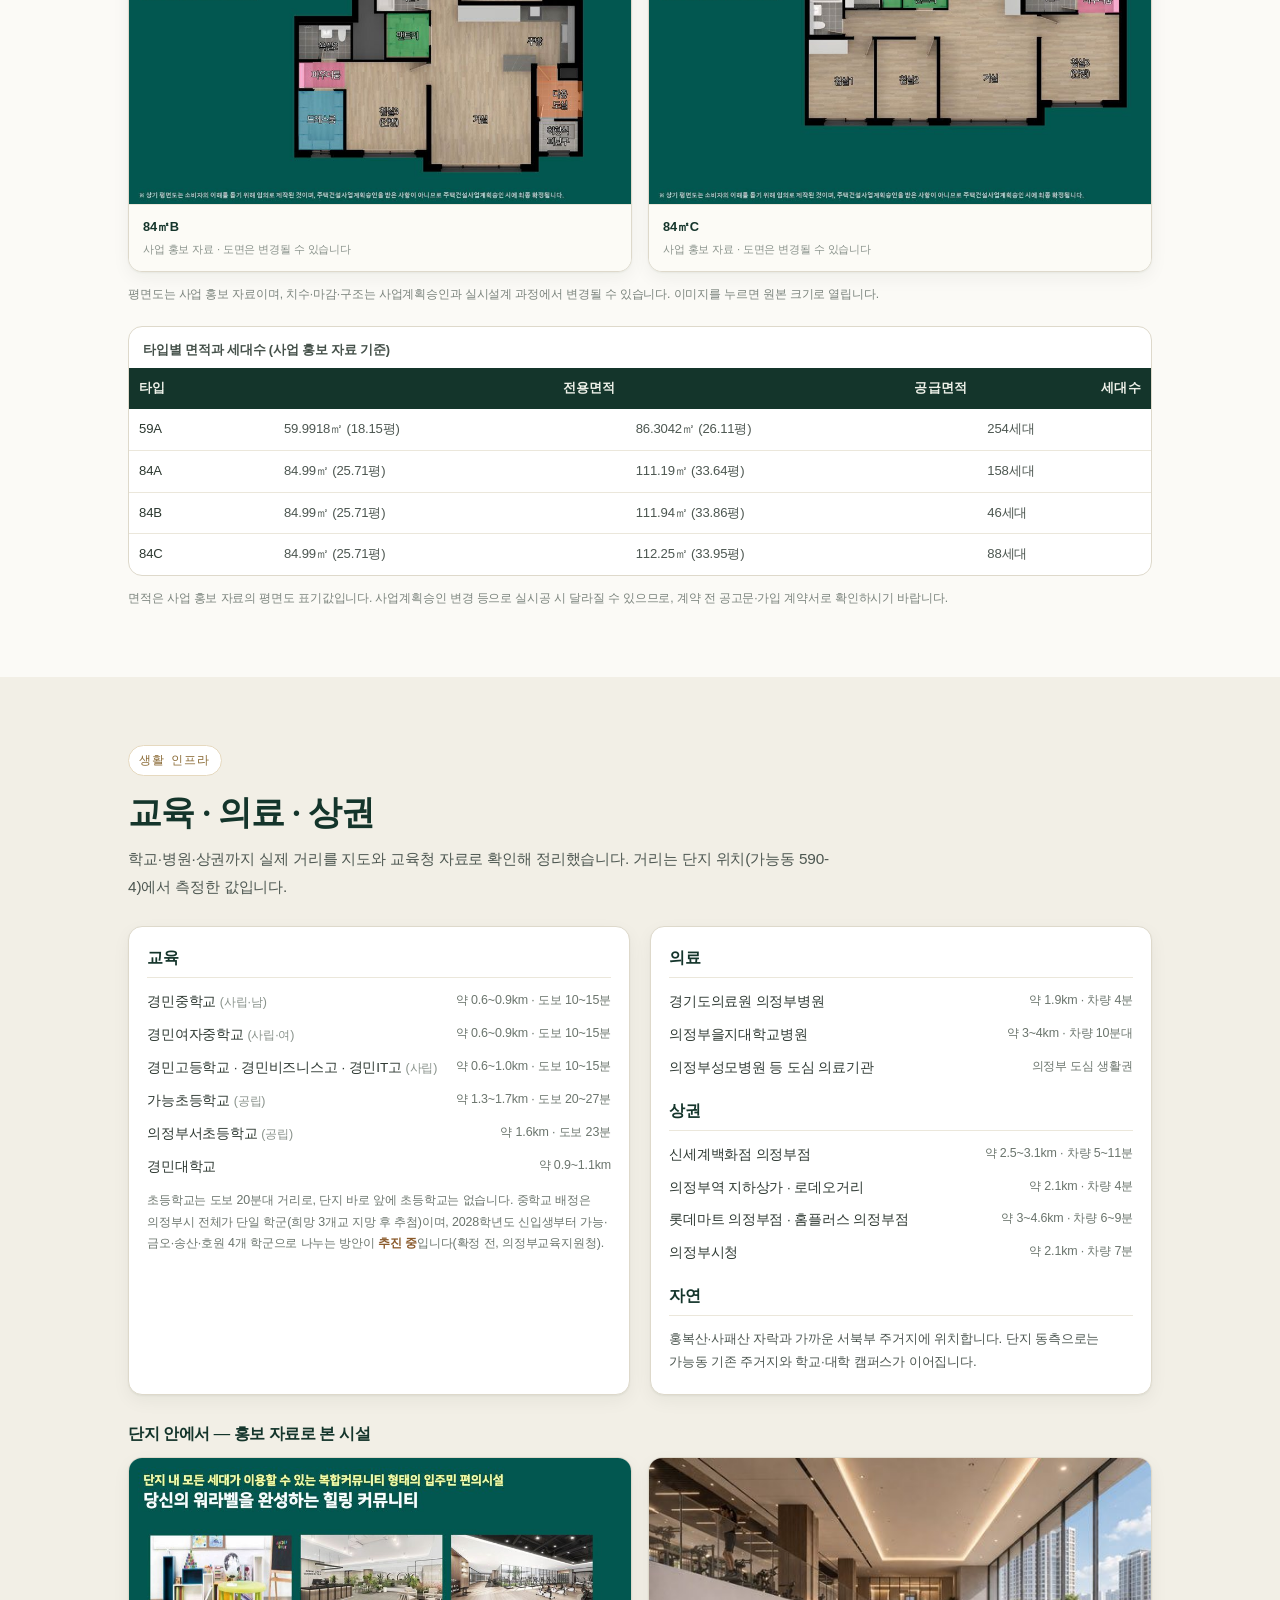
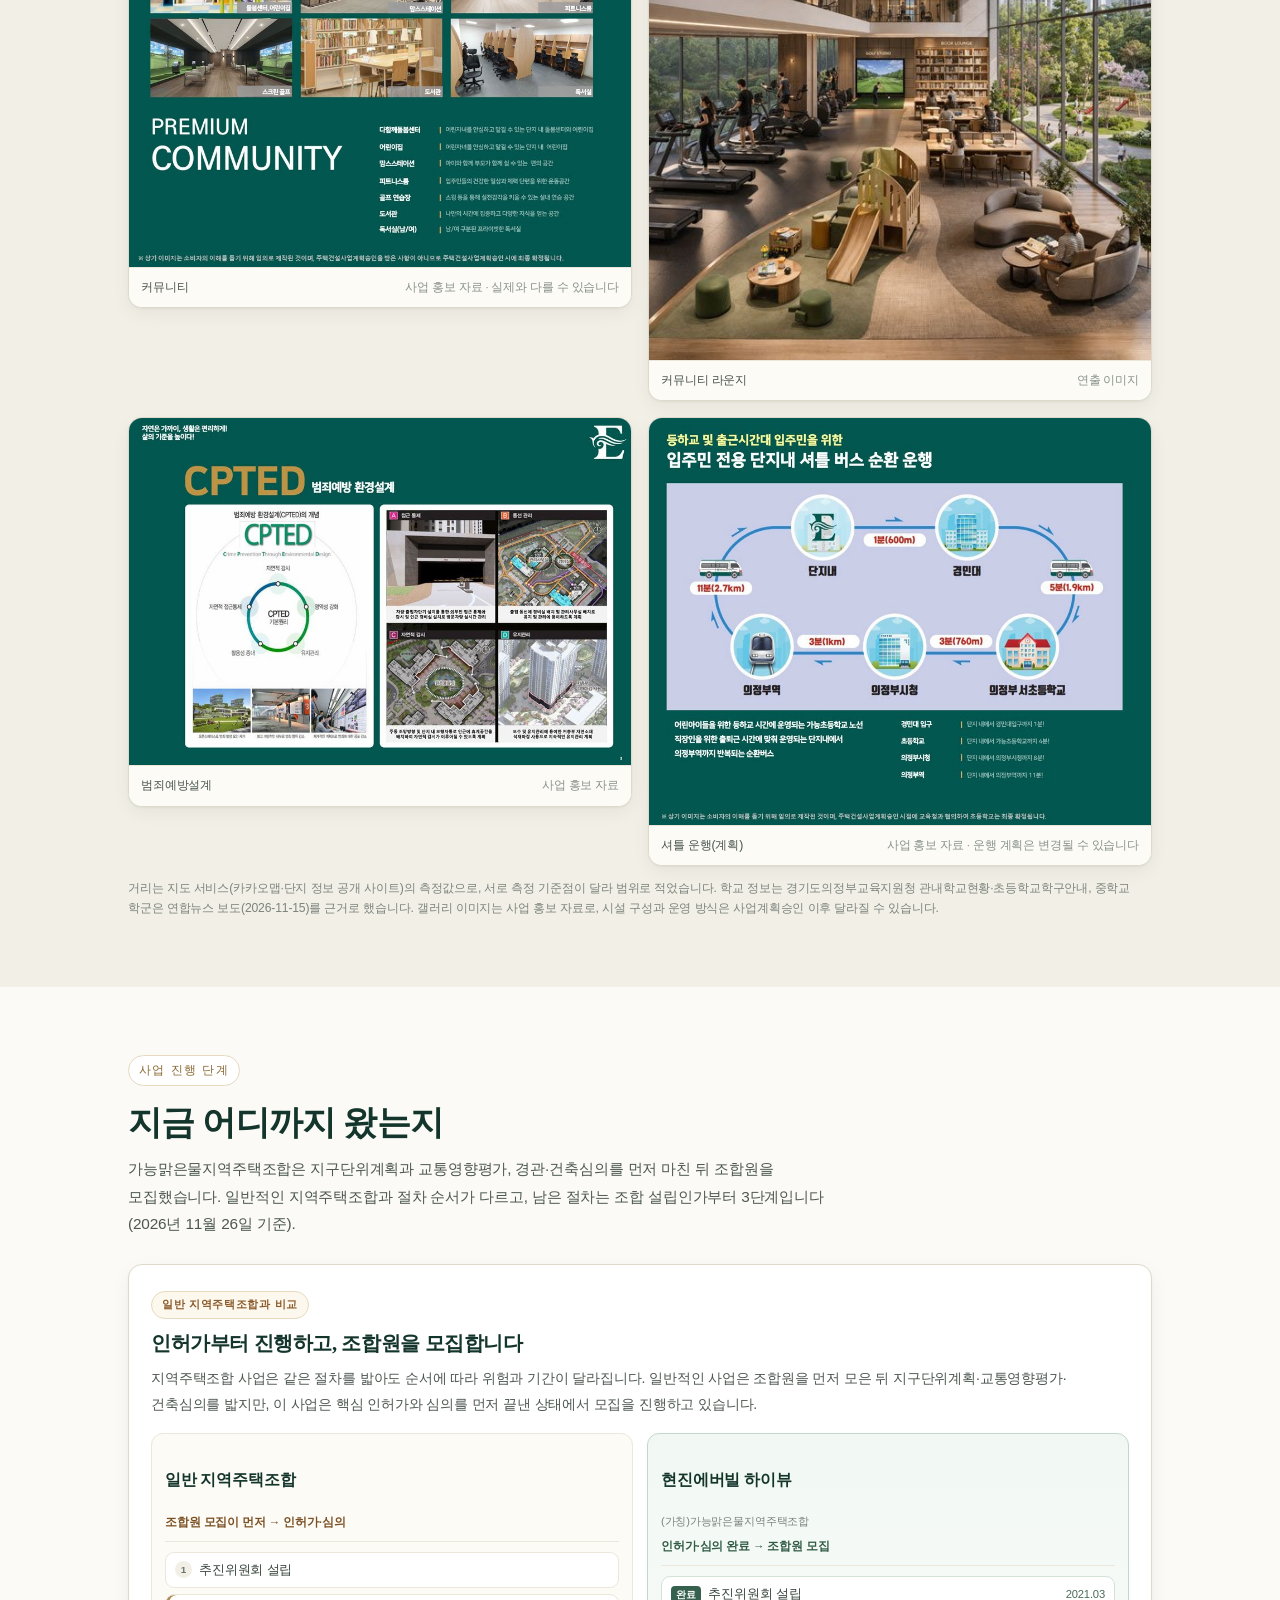
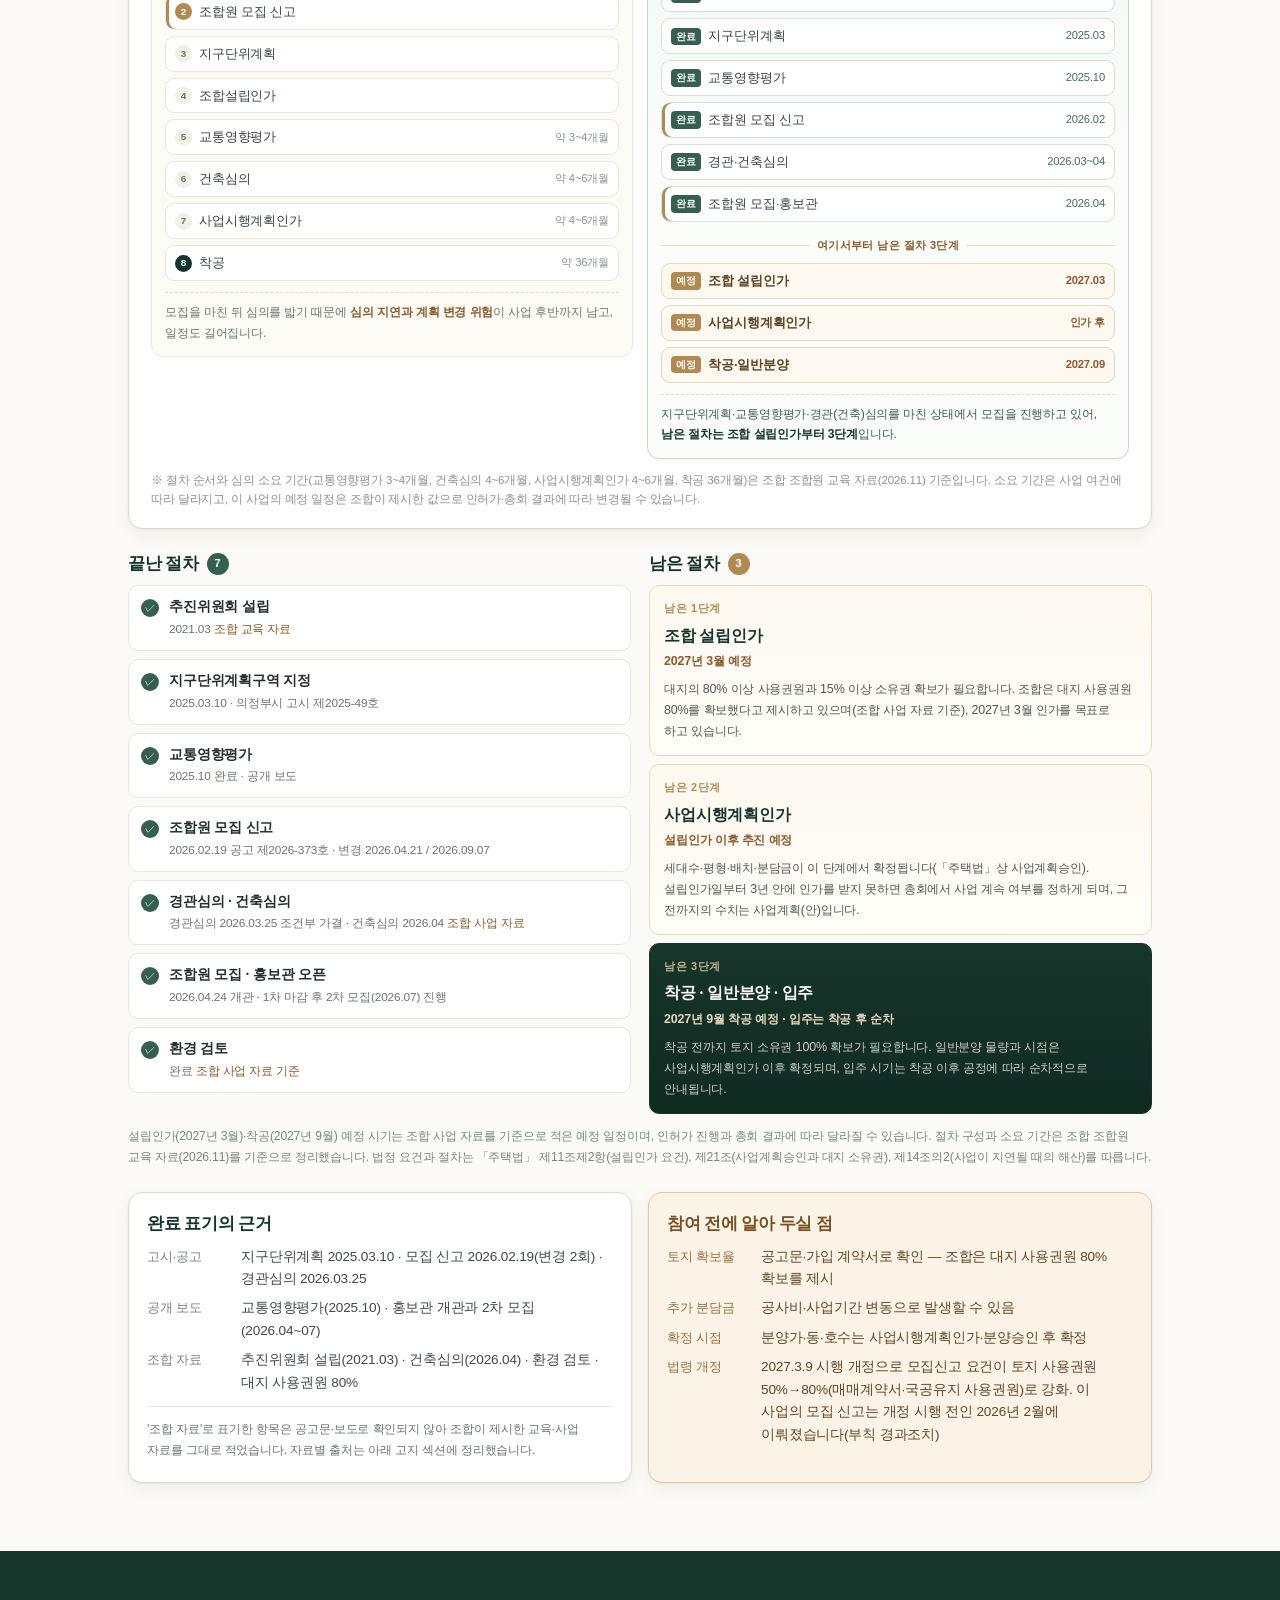
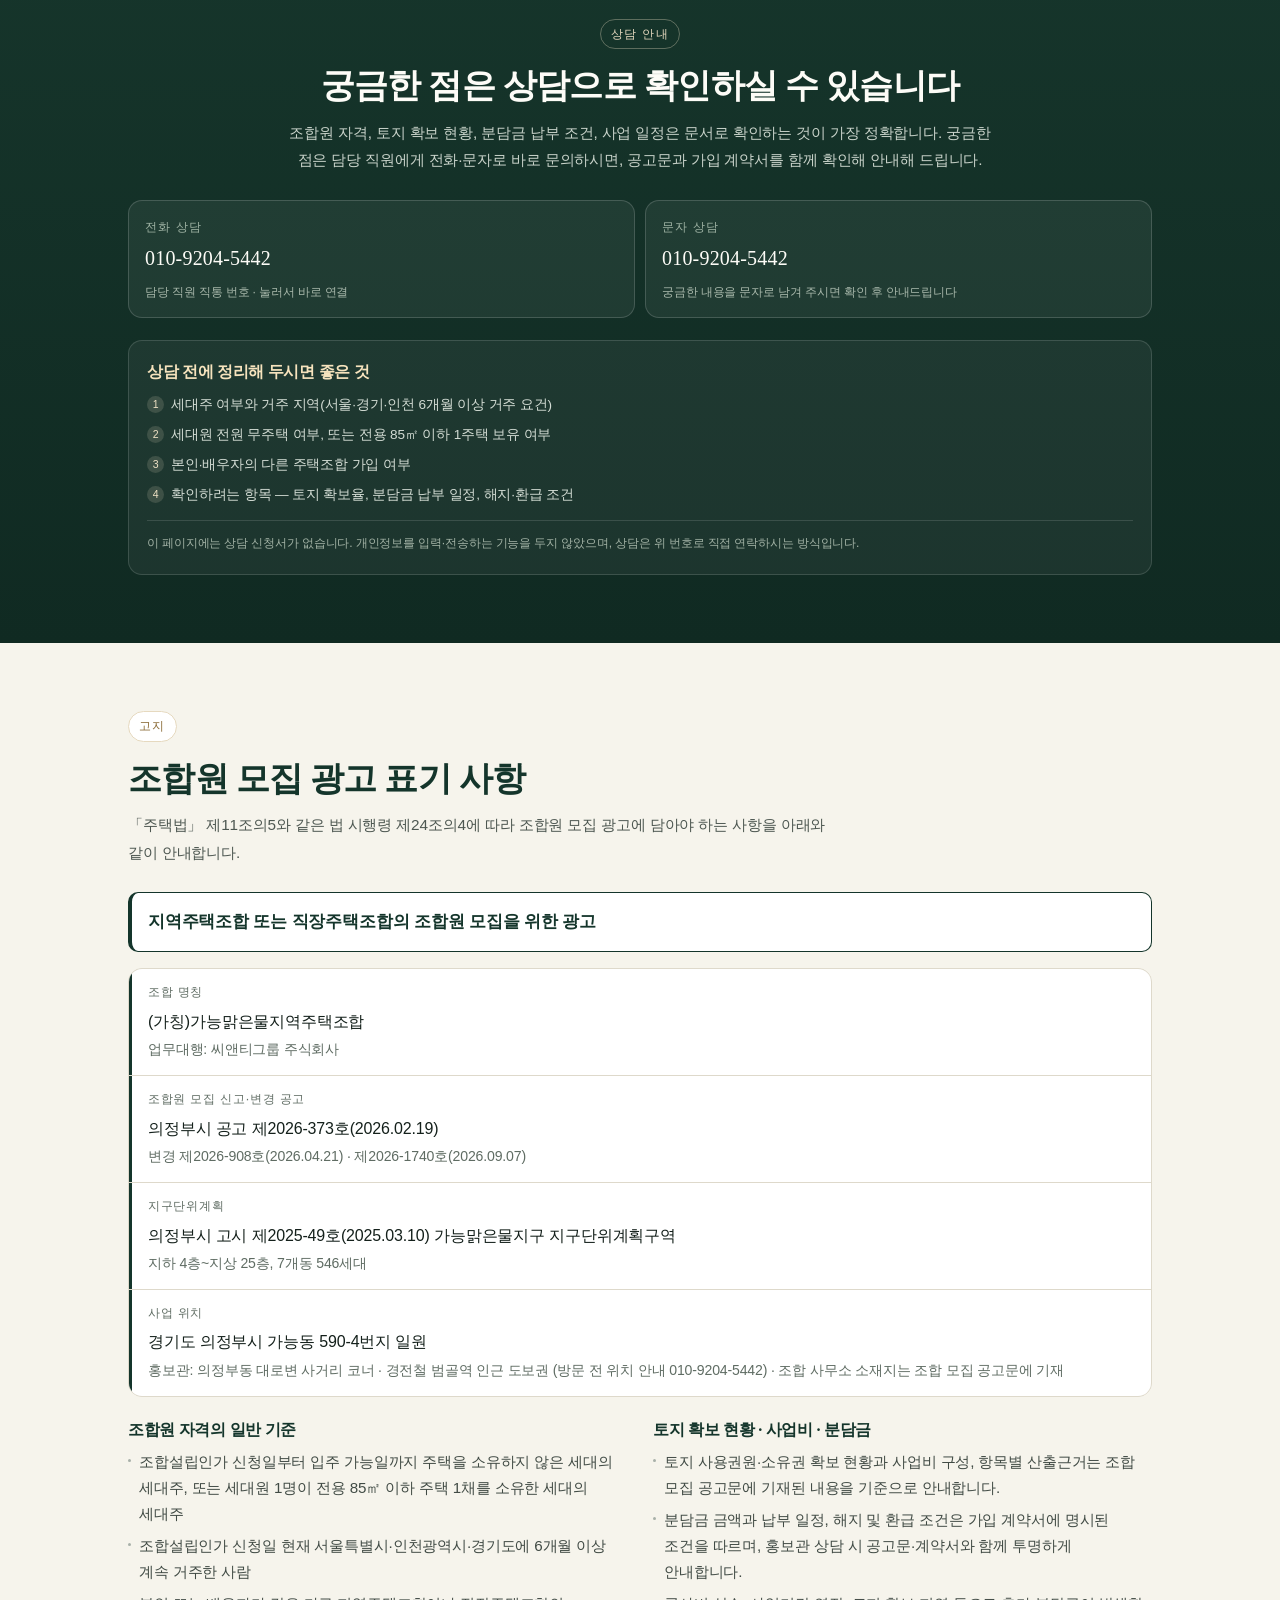
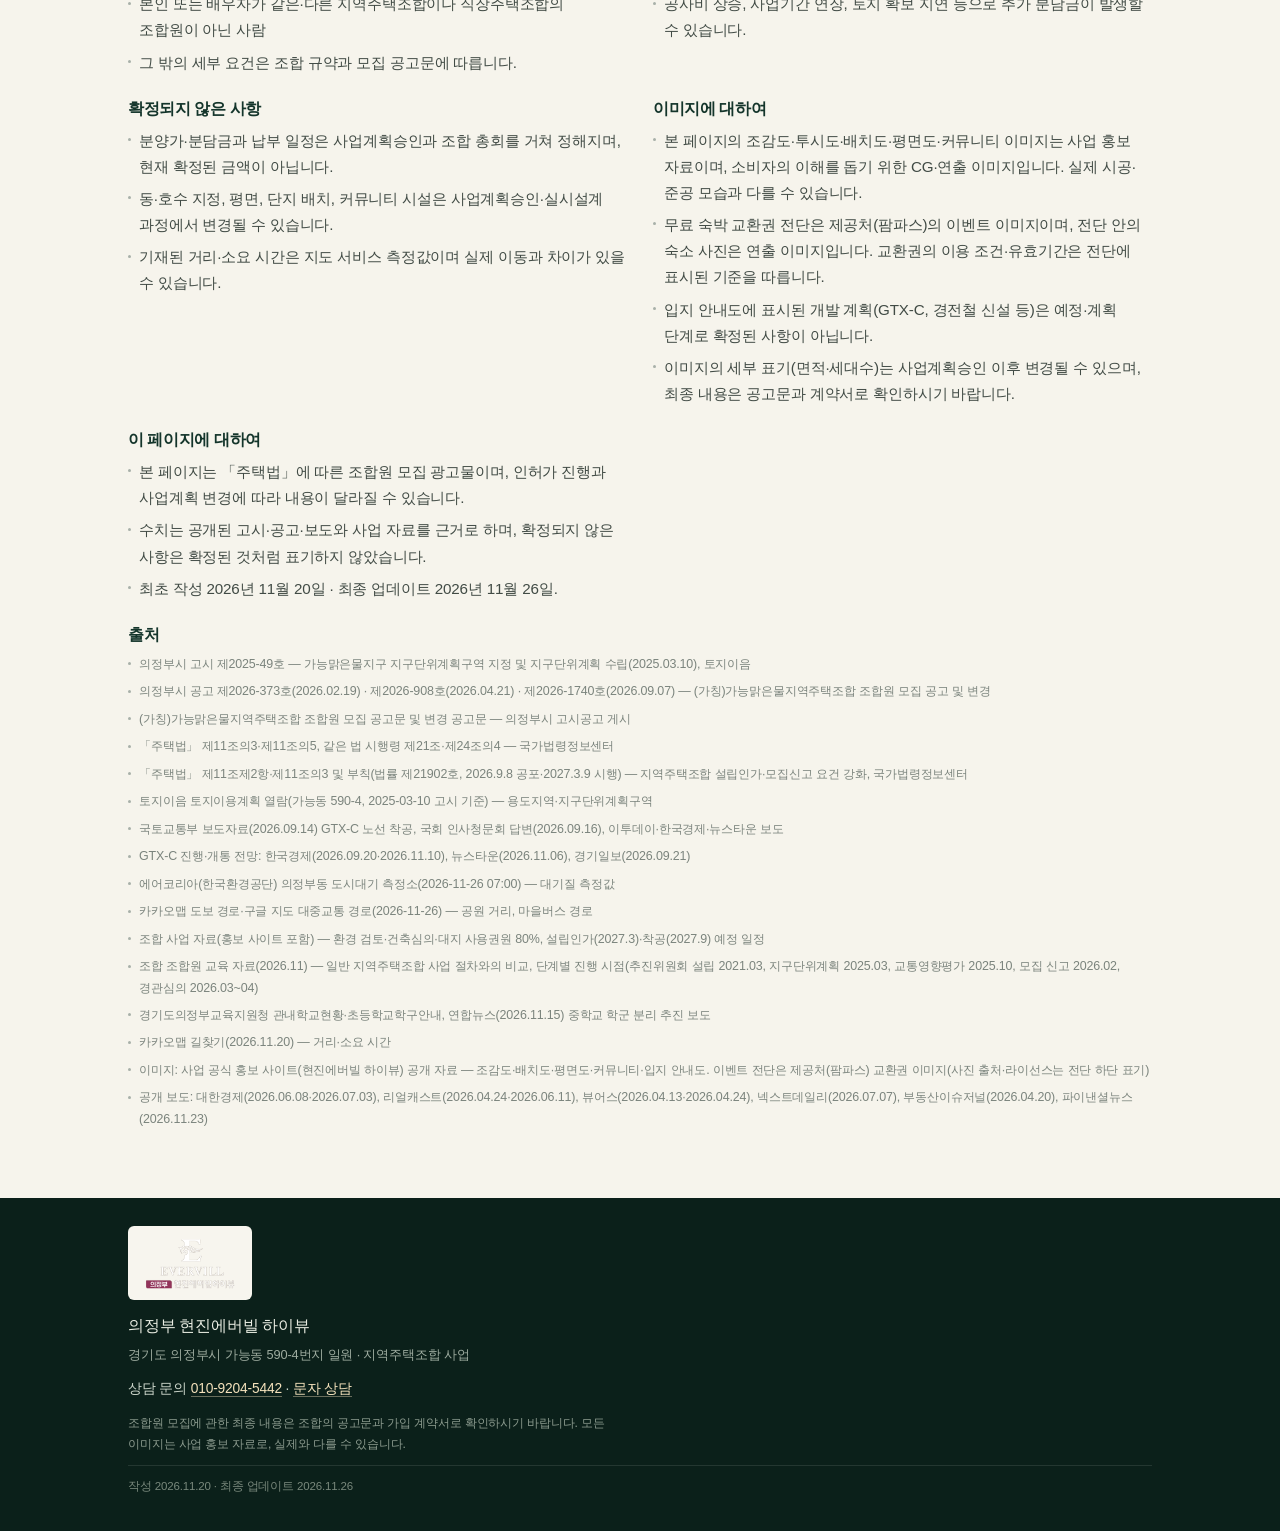
==== commit 13fbadd2: "hyunview: 사업시행계획인가에 주택법상 사업계획승인 병기" ====
--- a/hyunview/index.html
+++ b/hyunview/index.html
@@ -712,7 +712,7 @@
               <h4>사업시행계획인가</h4>
               <p class="next-when">설립인가 이후 추진 예정</p>
               <p class="next-desc">
-                세대수·평형·배치·분담금이 이 단계에서 확정됩니다. 설립인가일부터 3년 안에 인가를 받지 못하면
+                세대수·평형·배치·분담금이 이 단계에서 확정됩니다(「주택법」상 사업계획승인). 설립인가일부터 3년 안에 인가를 받지 못하면
                 총회에서 사업 계속 여부를 정하게 되며, 그 전까지의 수치는 사업계획(안)입니다.
               </p>
             </article>
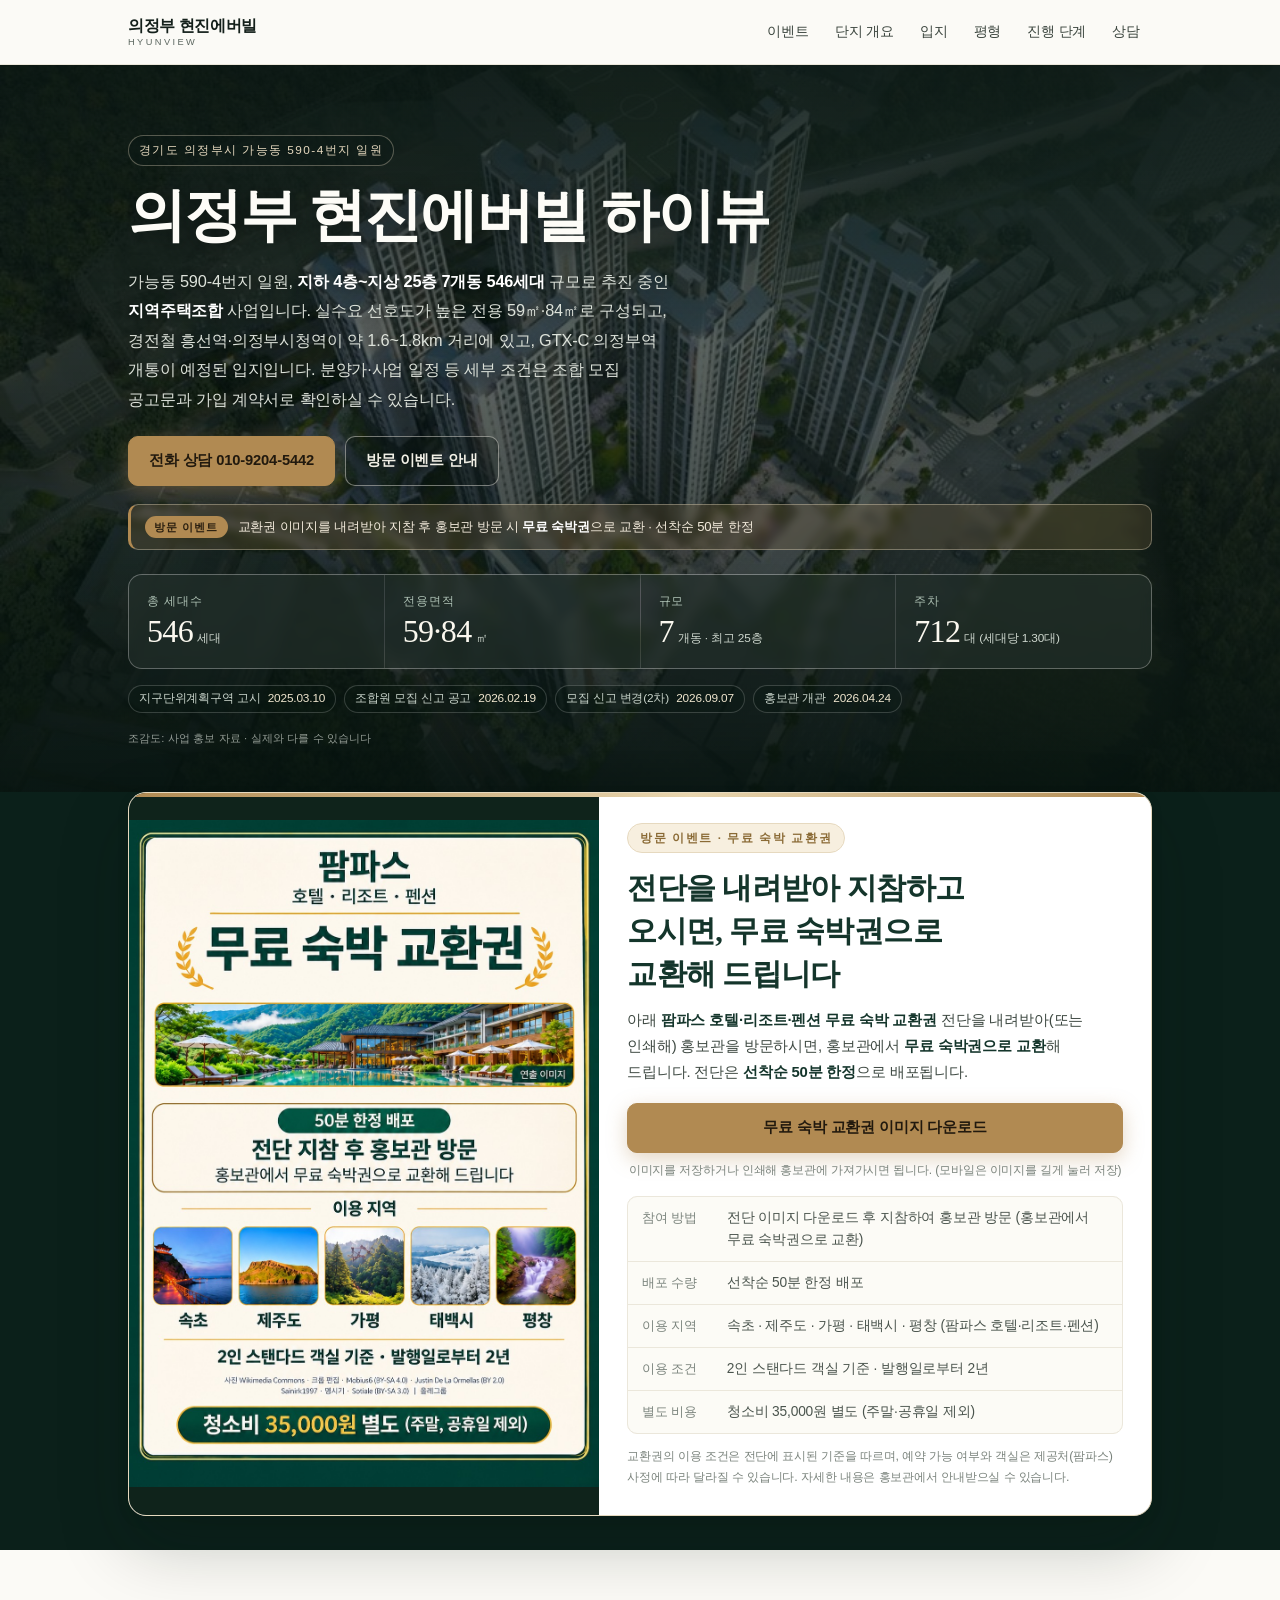
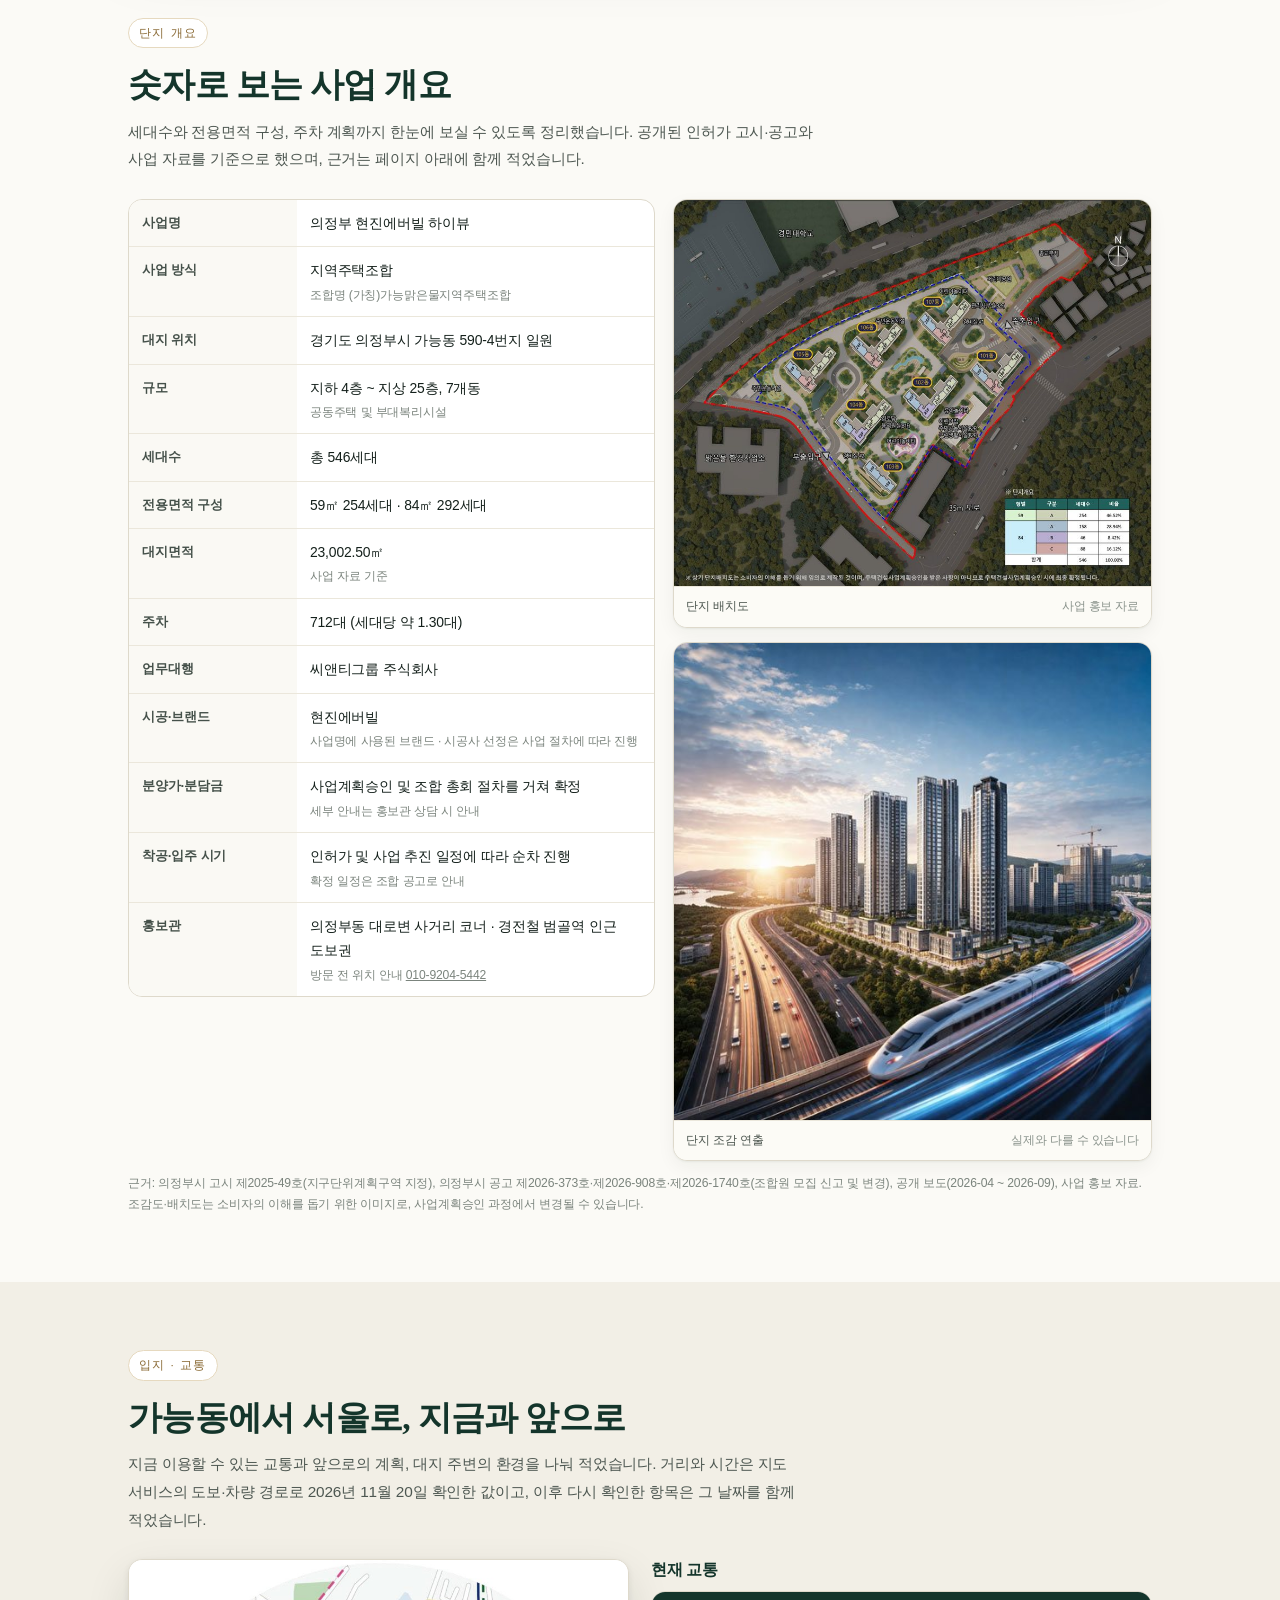
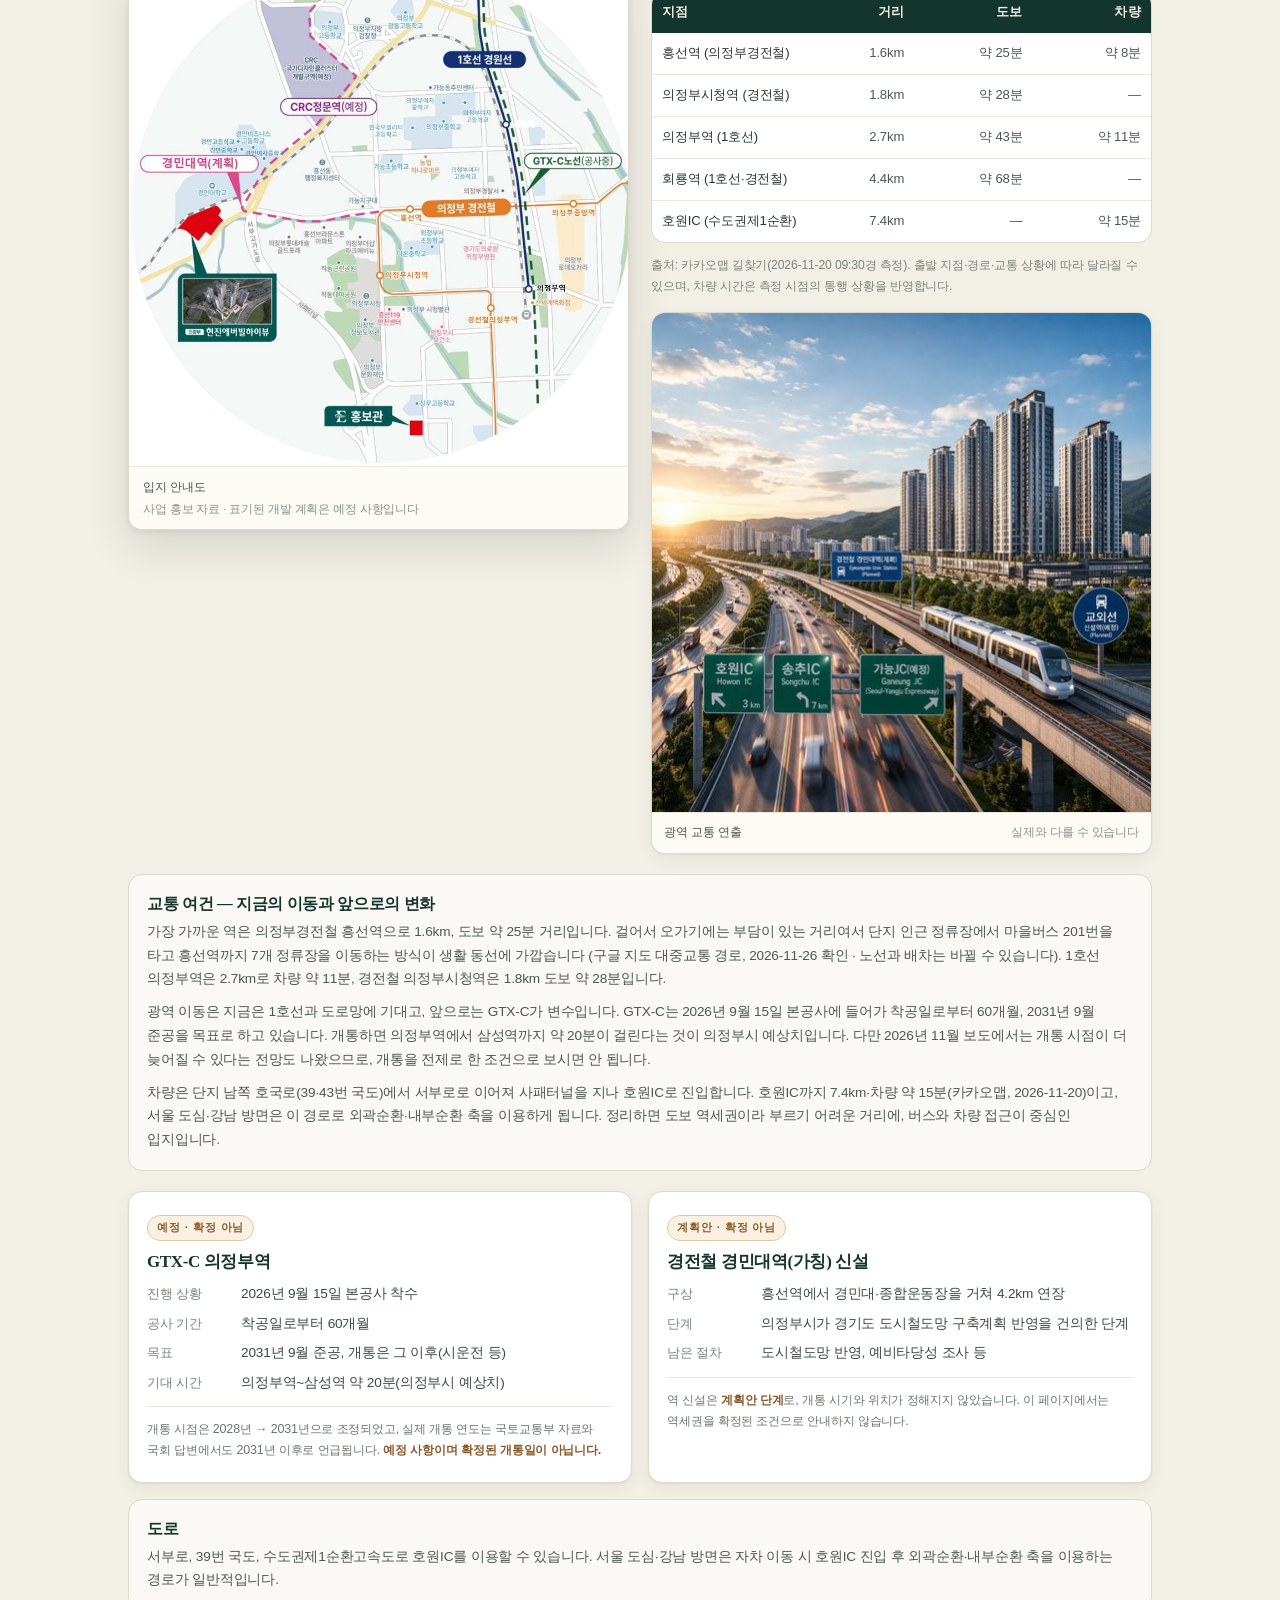
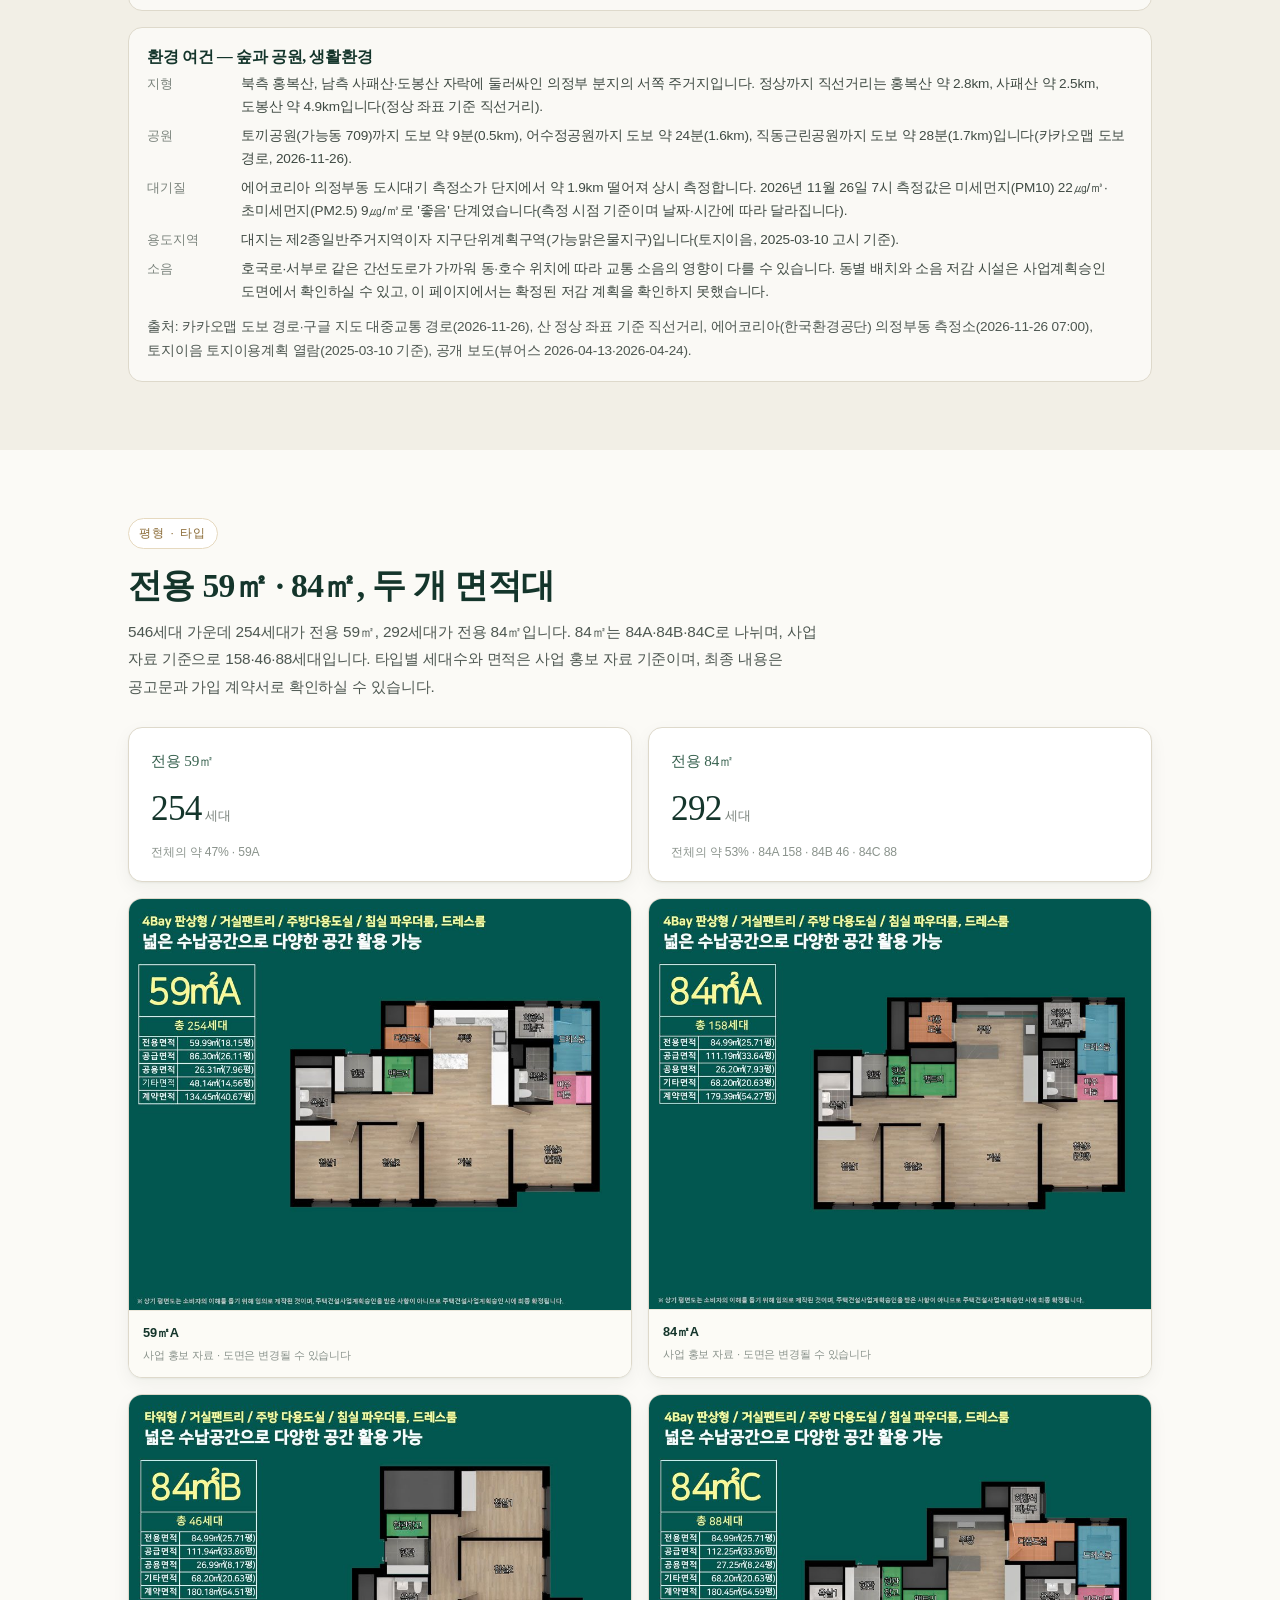
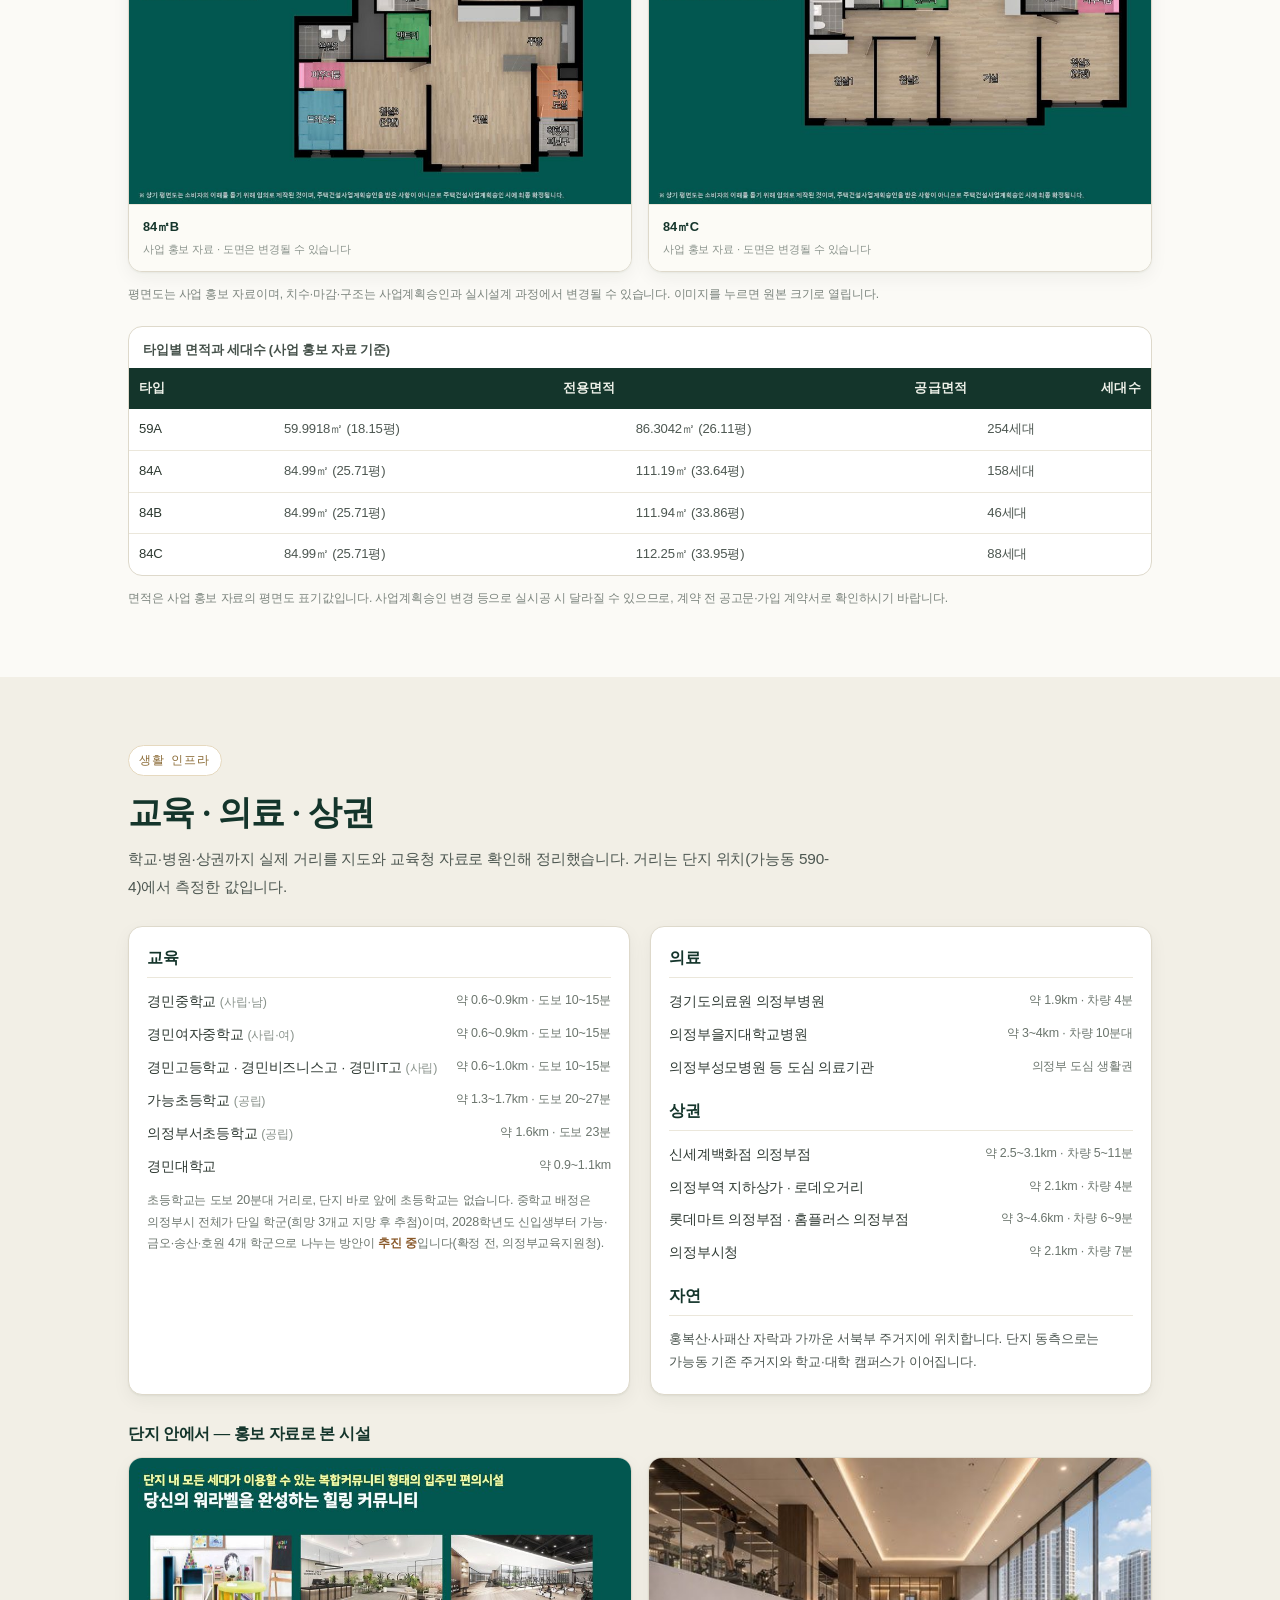
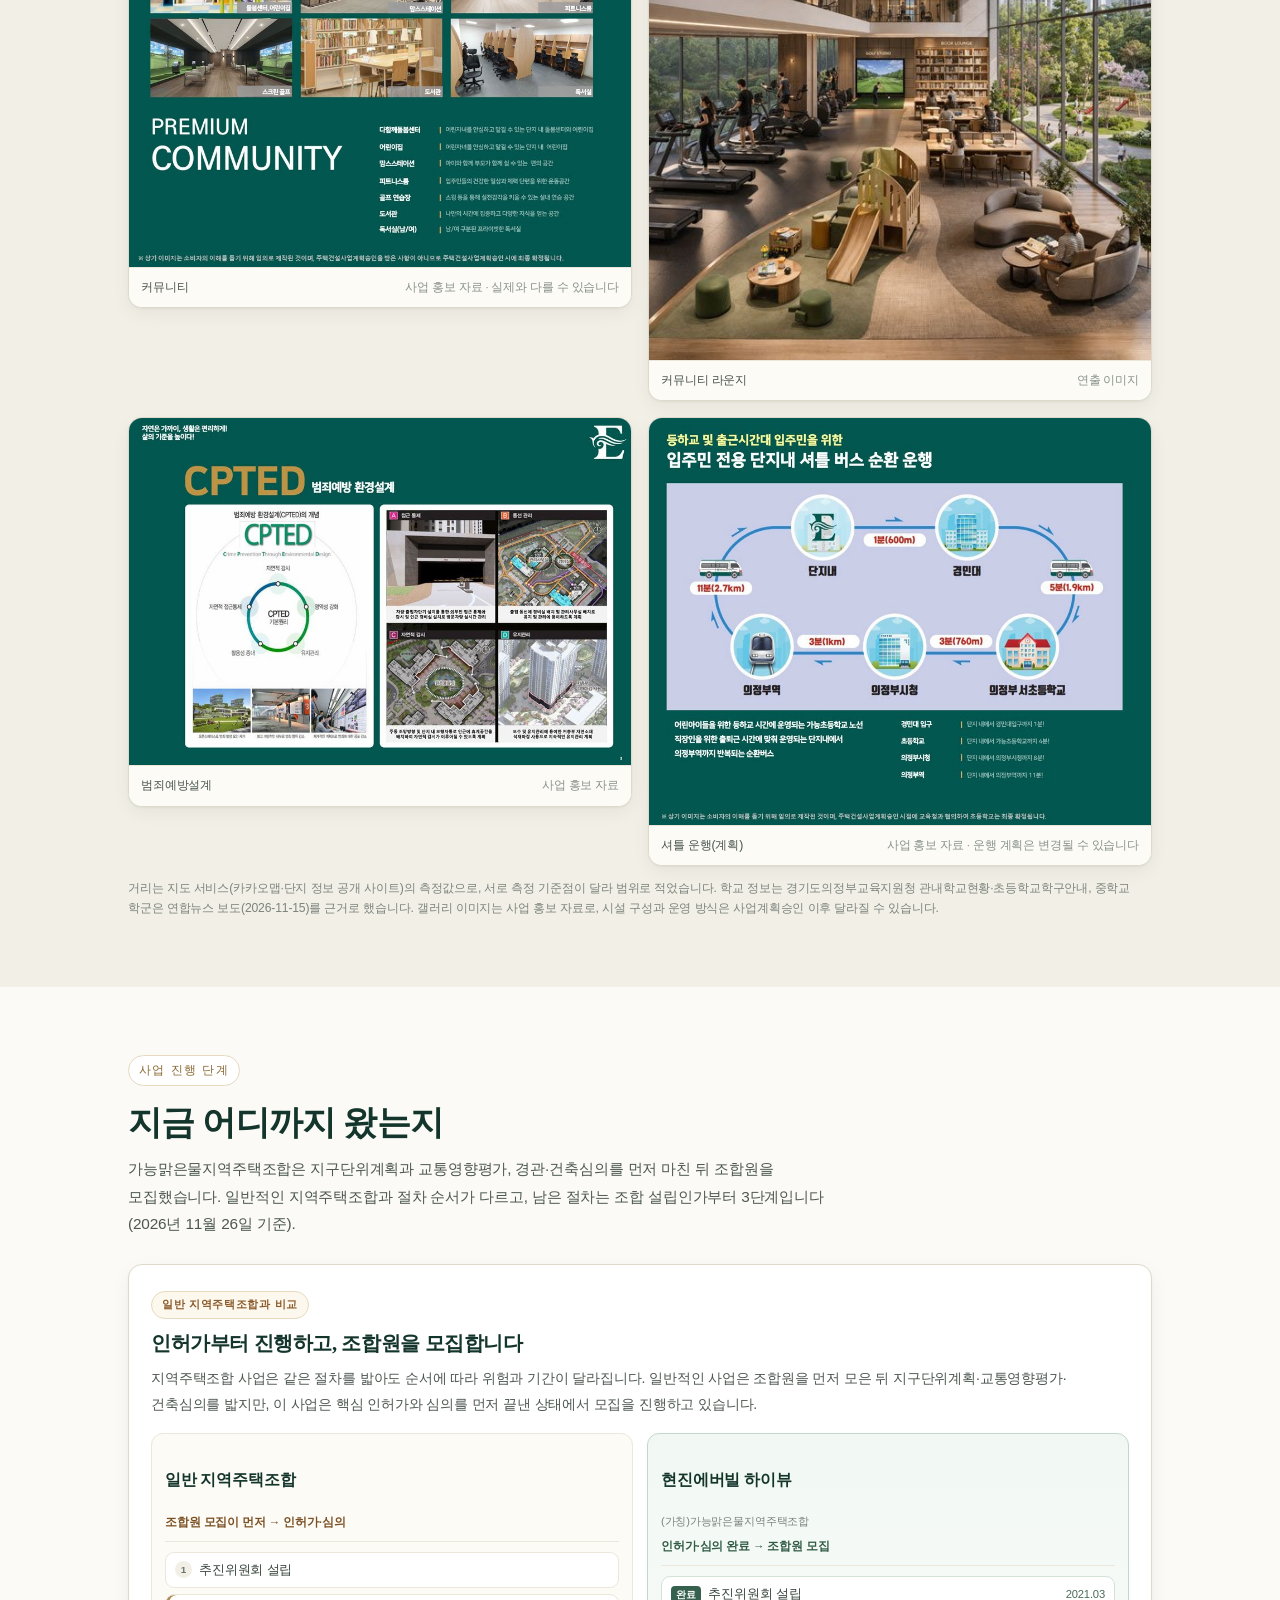
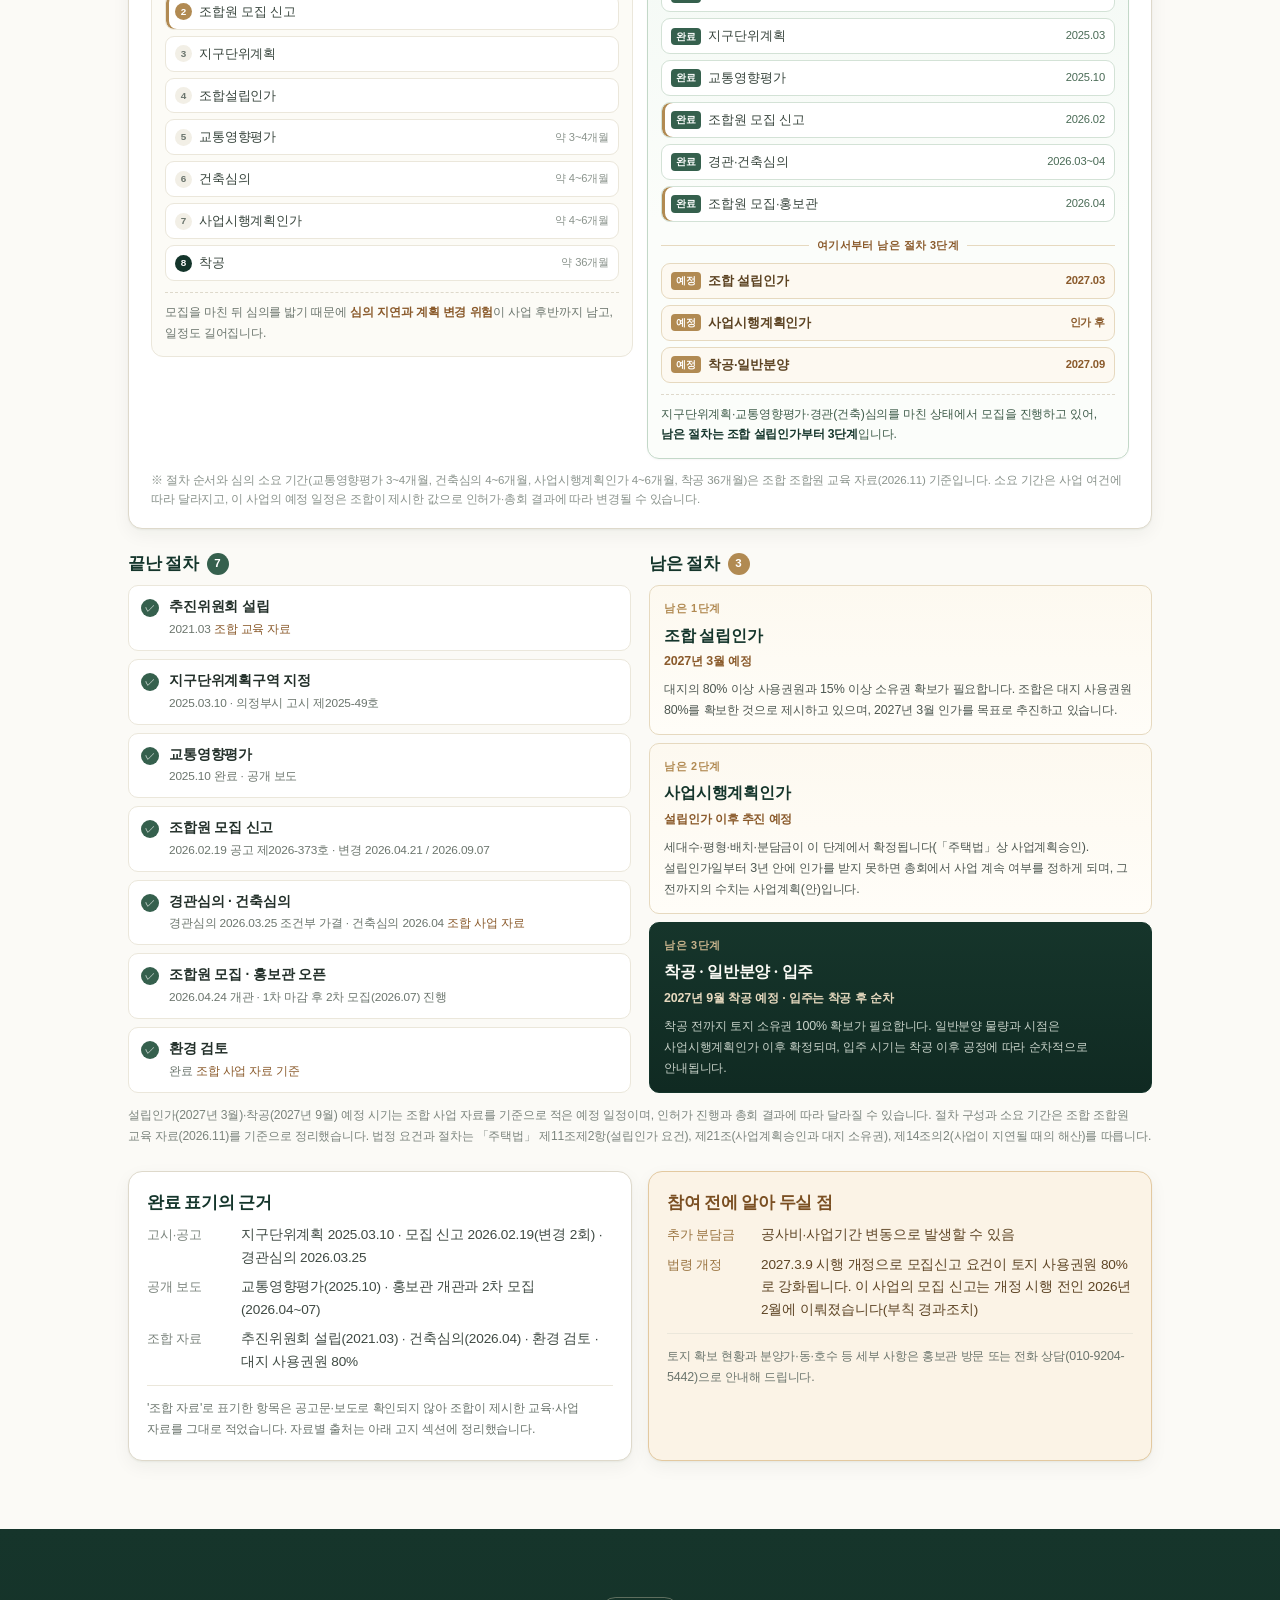
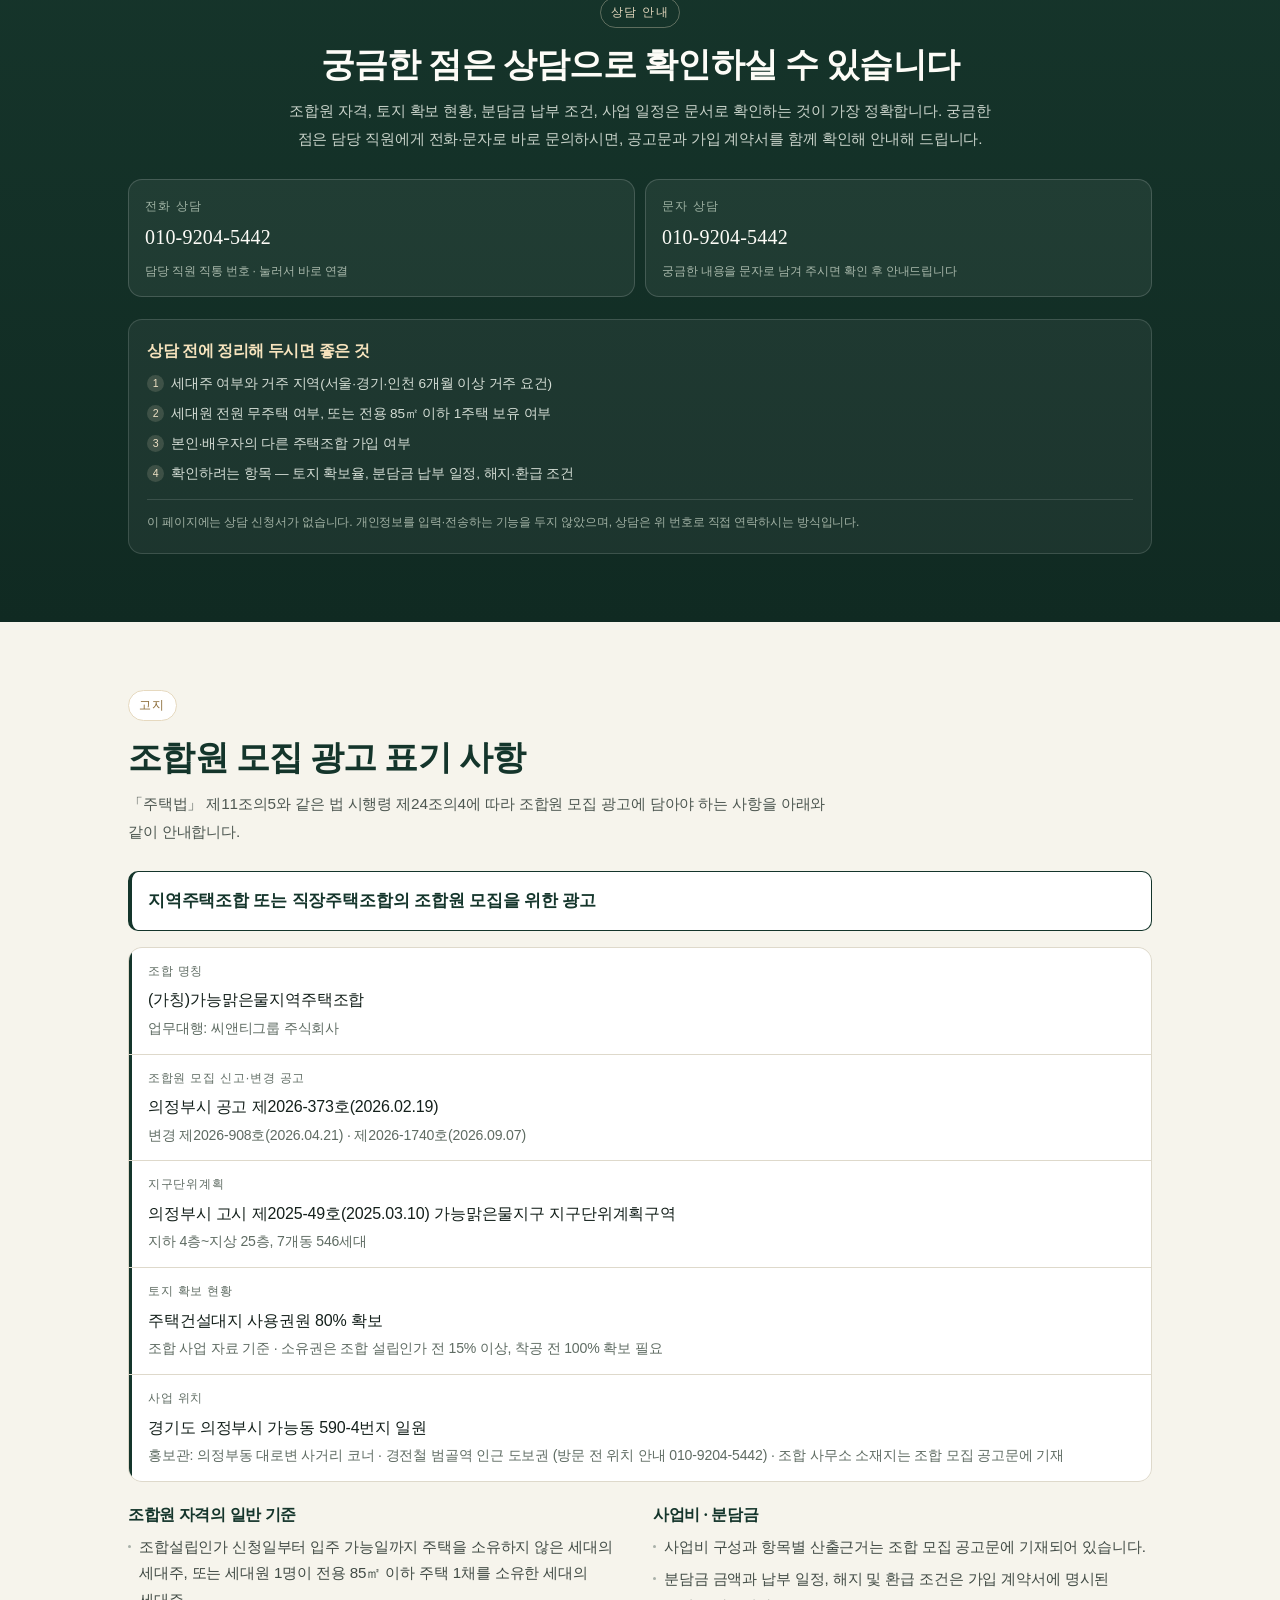
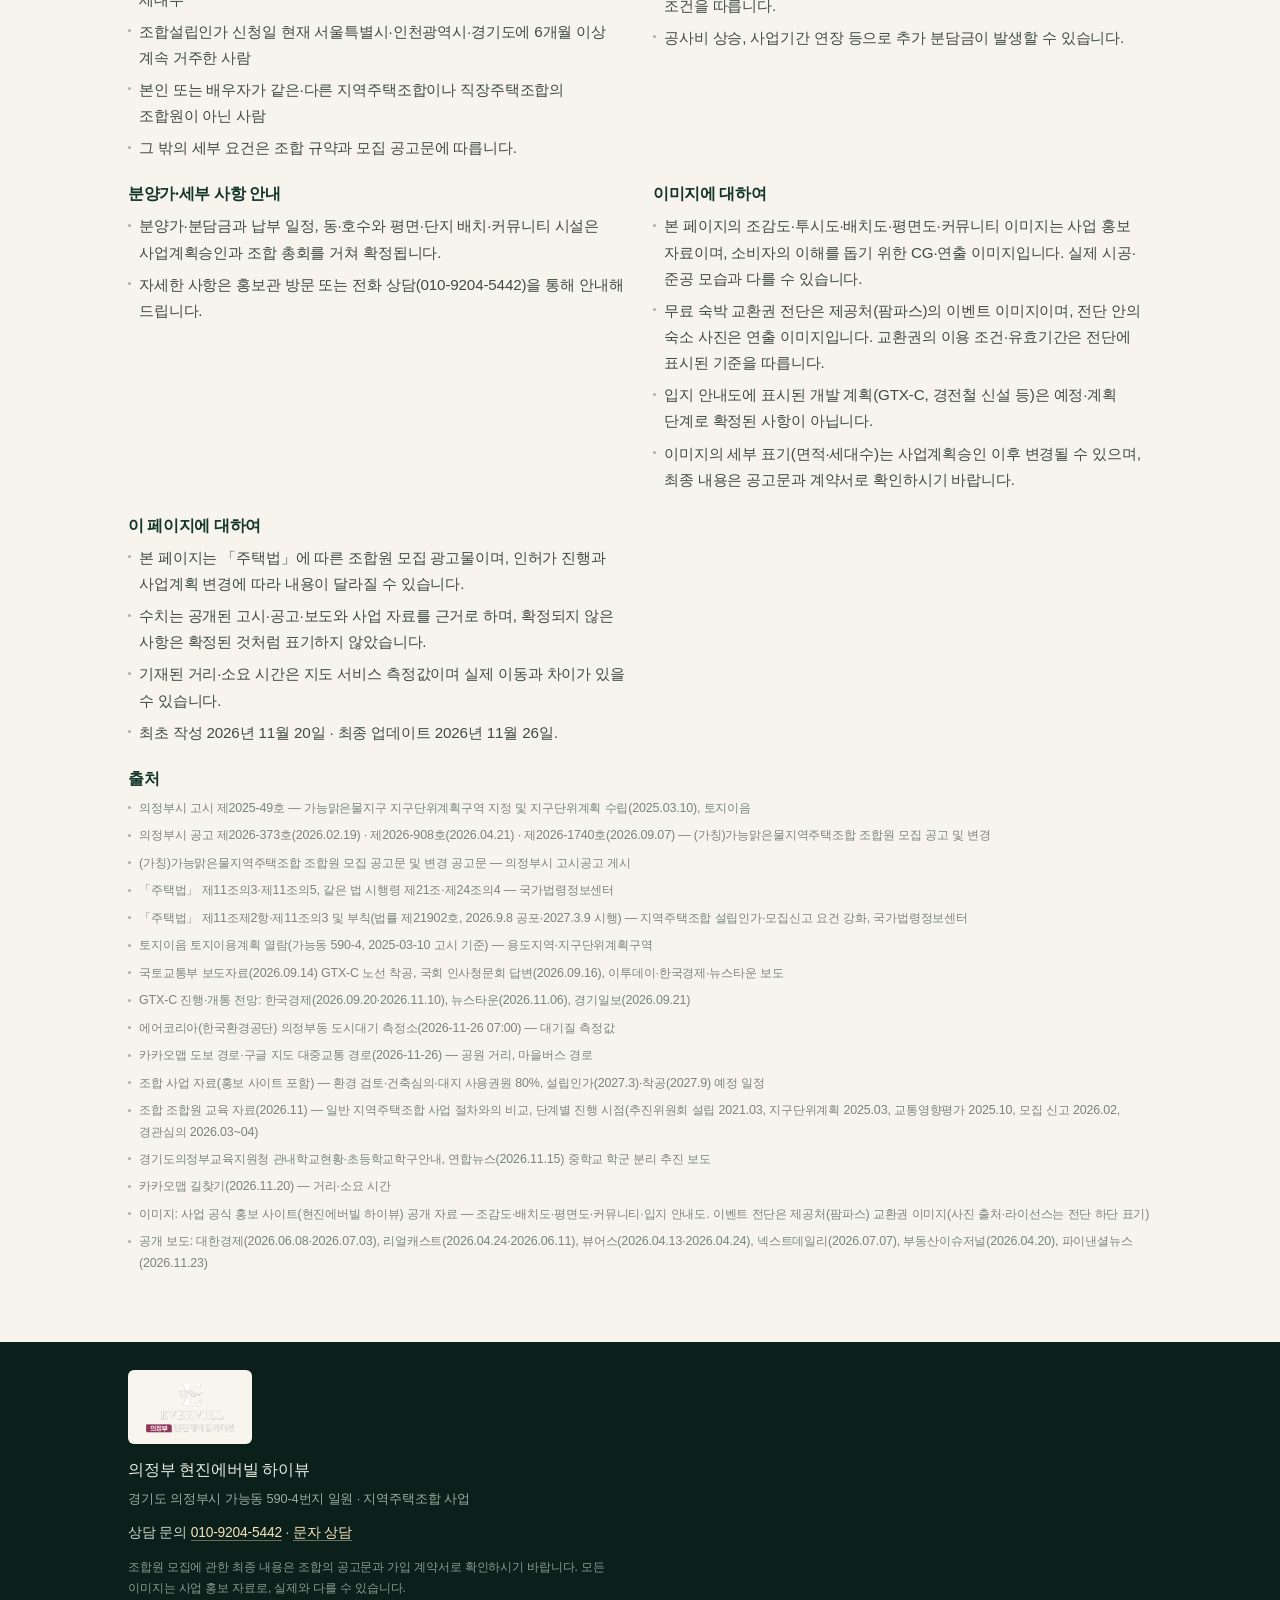
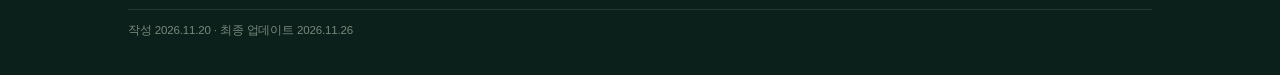
==== commit a95f0c01: "hyunview: 맨 아래 토지 확보율·확정 시점 문구 삭제, 법정 고지는 상담 안내로 정리" ====
--- a/hyunview/index.html
+++ b/hyunview/index.html
@@ -704,7 +704,7 @@
               <p class="next-when">2027년 3월 예정</p>
               <p class="next-desc">
                 대지의 80% 이상 사용권원과 15% 이상 소유권 확보가 필요합니다. 조합은 대지 사용권원 80%를
-                확보했다고 제시하고 있으며(조합 사업 자료 기준), 2027년 3월 인가를 목표로 하고 있습니다.
+                확보한 것으로 제시하고 있으며, 2027년 3월 인가를 목표로 추진하고 있습니다.
               </p>
             </article>
             <article class="next-card">
@@ -751,11 +751,12 @@
         <article class="card card-warn">
           <h3>참여 전에 알아 두실 점</h3>
           <ul class="card-list">
-            <li><span>토지 확보율</span> 공고문·가입 계약서로 확인 — 조합은 대지 사용권원 80% 확보를 제시</li>
             <li><span>추가 분담금</span> 공사비·사업기간 변동으로 발생할 수 있음</li>
-            <li><span>확정 시점</span> 분양가·동·호수는 사업시행계획인가·분양승인 후 확정</li>
-            <li><span>법령 개정</span> 2027.3.9 시행 개정으로 모집신고 요건이 토지 사용권원 50%→80%(매매계약서·국공유지 사용권원)로 강화. 이 사업의 모집 신고는 개정 시행 전인 2026년 2월에 이뤄졌습니다(부칙 경과조치)</li>
-          </ul>
+            <li><span>법령 개정</span> 2027.3.9 시행 개정으로 모집신고 요건이 토지 사용권원 80%로 강화됩니다. 이 사업의 모집 신고는 개정 시행 전인 2026년 2월에 이뤄졌습니다(부칙 경과조치)</li>
+          </ul>
+          <p class="card-note">
+            토지 확보 현황과 분양가·동·호수 등 세부 사항은 홍보관 방문 또는 전화 상담(010-9204-5442)으로 안내해 드립니다.
+          </p>
         </article>
       </div>
     </div>
@@ -835,6 +836,10 @@
           <p class="notice-fact-value">의정부시 고시 제2025-49호(2025.03.10) 가능맑은물지구 지구단위계획구역 <span class="sub">지하 4층~지상 25층, 7개동 546세대</span></p>
         </div>
         <div class="notice-fact">
+          <p class="notice-fact-key">토지 확보 현황</p>
+          <p class="notice-fact-value">주택건설대지 사용권원 80% 확보 <span class="sub">조합 사업 자료 기준 · 소유권은 조합 설립인가 전 15% 이상, 착공 전 100% 확보 필요</span></p>
+        </div>
+        <div class="notice-fact">
           <p class="notice-fact-key">사업 위치</p>
           <p class="notice-fact-value">경기도 의정부시 가능동 590-4번지 일원 <span class="sub">홍보관: 의정부동 대로변 사거리 코너 · 경전철 범골역 인근 도보권 (방문 전 위치 안내 010-9204-5442) · 조합 사무소 소재지는 조합 모집 공고문에 기재</span></p>
         </div>
@@ -851,19 +856,18 @@
           </ul>
         </div>
         <div>
-          <h3>토지 확보 현황 · 사업비 · 분담금</h3>
+          <h3>사업비 · 분담금</h3>
           <ul class="notice-list">
-            <li>토지 사용권원·소유권 확보 현황과 사업비 구성, 항목별 산출근거는 조합 모집 공고문에 기재된 내용을 기준으로 안내합니다.</li>
-            <li>분담금 금액과 납부 일정, 해지 및 환급 조건은 가입 계약서에 명시된 조건을 따르며, 홍보관 상담 시 공고문·계약서와 함께 투명하게 안내합니다.</li>
-            <li>공사비 상승, 사업기간 연장, 토지 확보 지연 등으로 추가 분담금이 발생할 수 있습니다.</li>
+            <li>사업비 구성과 항목별 산출근거는 조합 모집 공고문에 기재되어 있습니다.</li>
+            <li>분담금 금액과 납부 일정, 해지 및 환급 조건은 가입 계약서에 명시된 조건을 따릅니다.</li>
+            <li>공사비 상승, 사업기간 연장 등으로 추가 분담금이 발생할 수 있습니다.</li>
           </ul>
         </div>
         <div>
-          <h3>확정되지 않은 사항</h3>
+          <h3>분양가·세부 사항 안내</h3>
           <ul class="notice-list">
-            <li>분양가·분담금과 납부 일정은 사업계획승인과 조합 총회를 거쳐 정해지며, 현재 확정된 금액이 아닙니다.</li>
-            <li>동·호수 지정, 평면, 단지 배치, 커뮤니티 시설은 사업계획승인·실시설계 과정에서 변경될 수 있습니다.</li>
-            <li>기재된 거리·소요 시간은 지도 서비스 측정값이며 실제 이동과 차이가 있을 수 있습니다.</li>
+            <li>분양가·분담금과 납부 일정, 동·호수와 평면·단지 배치·커뮤니티 시설은 사업계획승인과 조합 총회를 거쳐 확정됩니다.</li>
+            <li>자세한 사항은 홍보관 방문 또는 전화 상담(010-9204-5442)을 통해 안내해 드립니다.</li>
           </ul>
         </div>
         <div>
@@ -880,6 +884,7 @@
           <ul class="notice-list">
             <li>본 페이지는 「주택법」에 따른 조합원 모집 광고물이며, 인허가 진행과 사업계획 변경에 따라 내용이 달라질 수 있습니다.</li>
             <li>수치는 공개된 고시·공고·보도와 사업 자료를 근거로 하며, 확정되지 않은 사항은 확정된 것처럼 표기하지 않았습니다.</li>
+            <li>기재된 거리·소요 시간은 지도 서비스 측정값이며 실제 이동과 차이가 있을 수 있습니다.</li>
             <li>최초 작성 2026년 11월 20일 · 최종 업데이트 2026년 11월 26일.</li>
           </ul>
         </div>
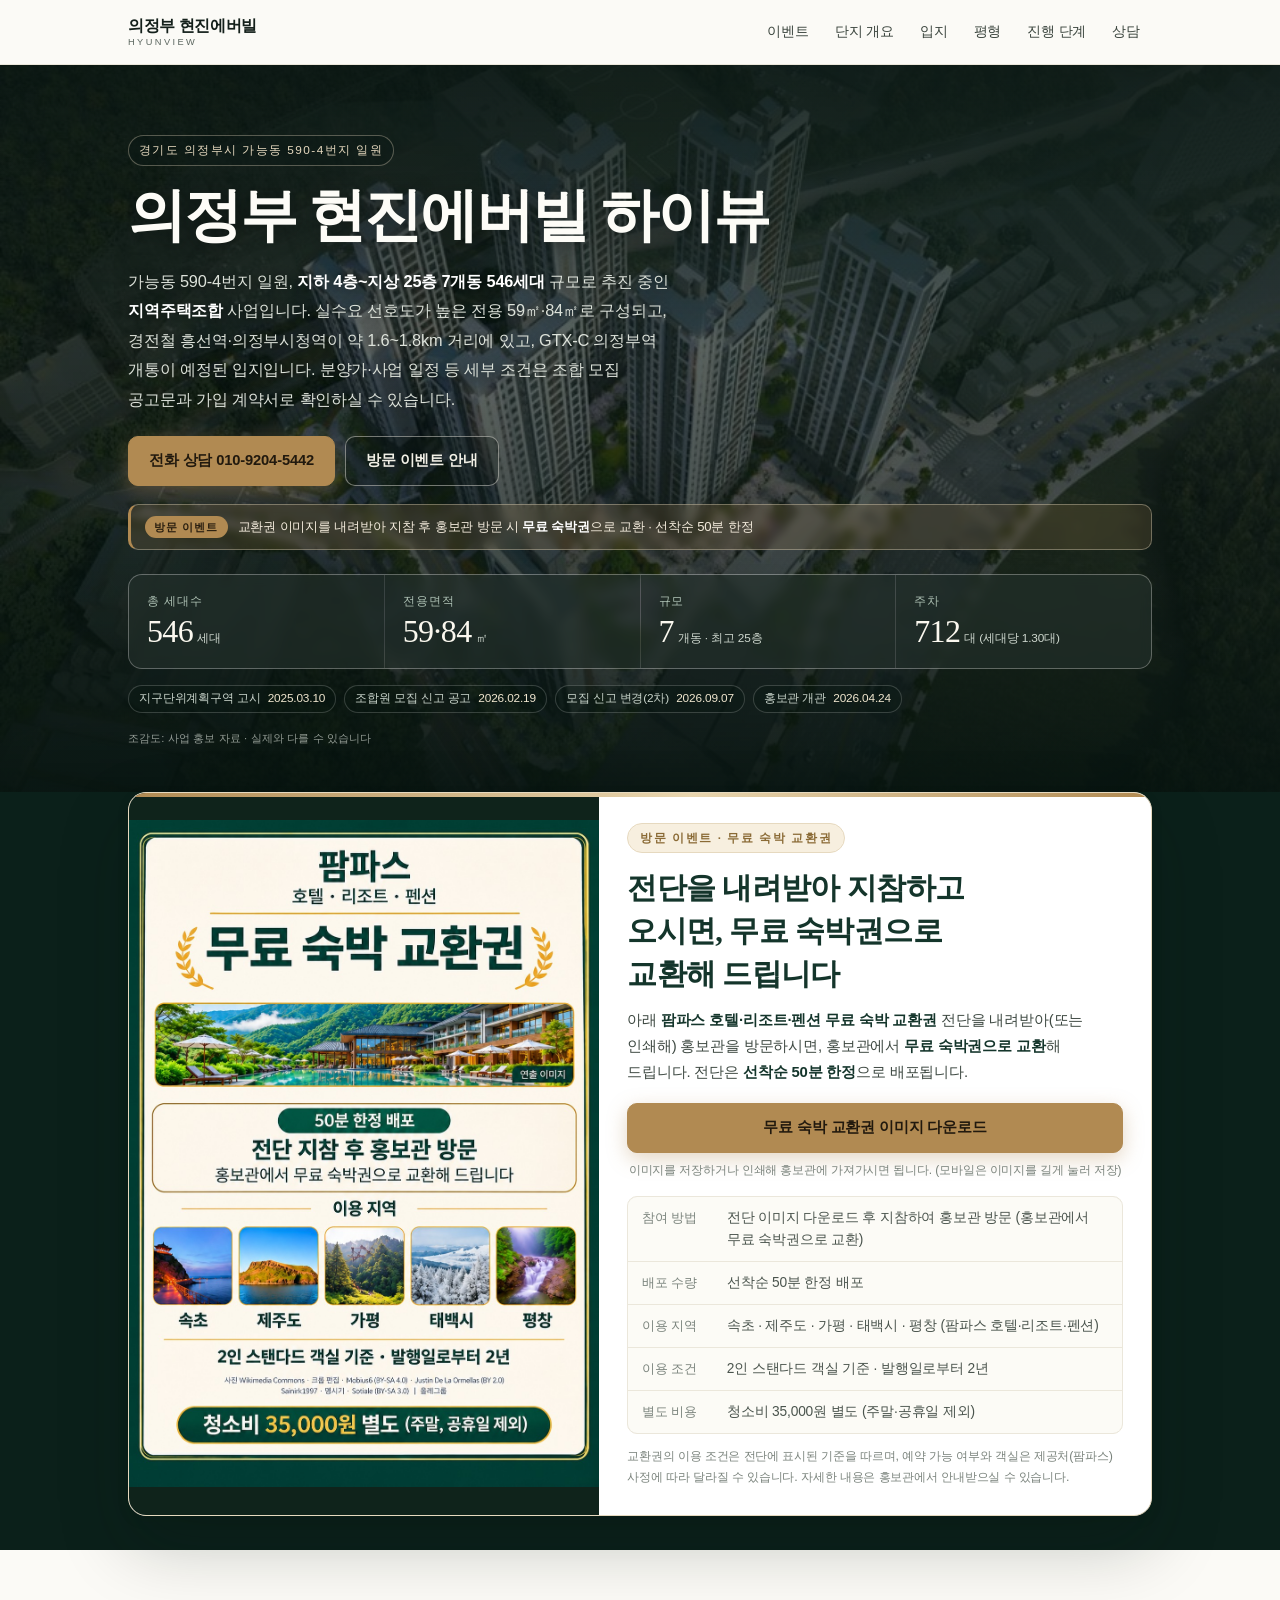
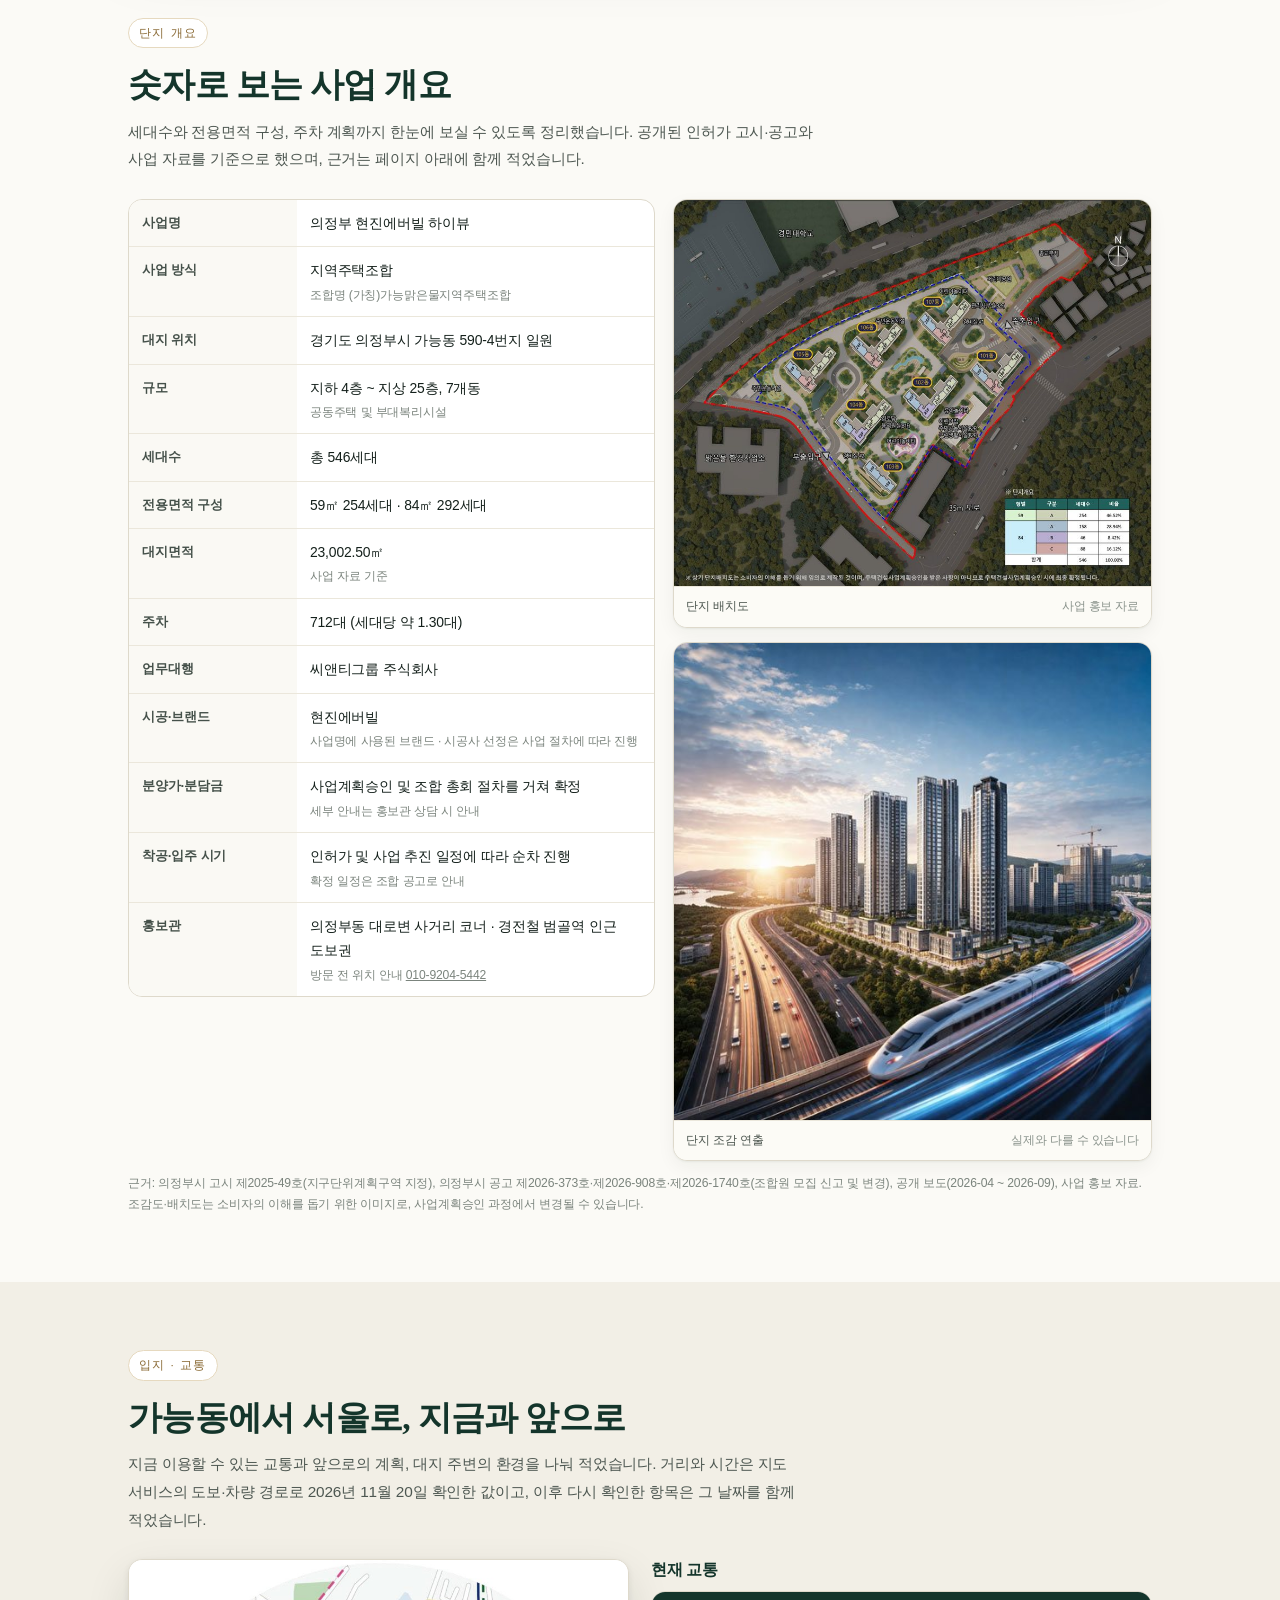
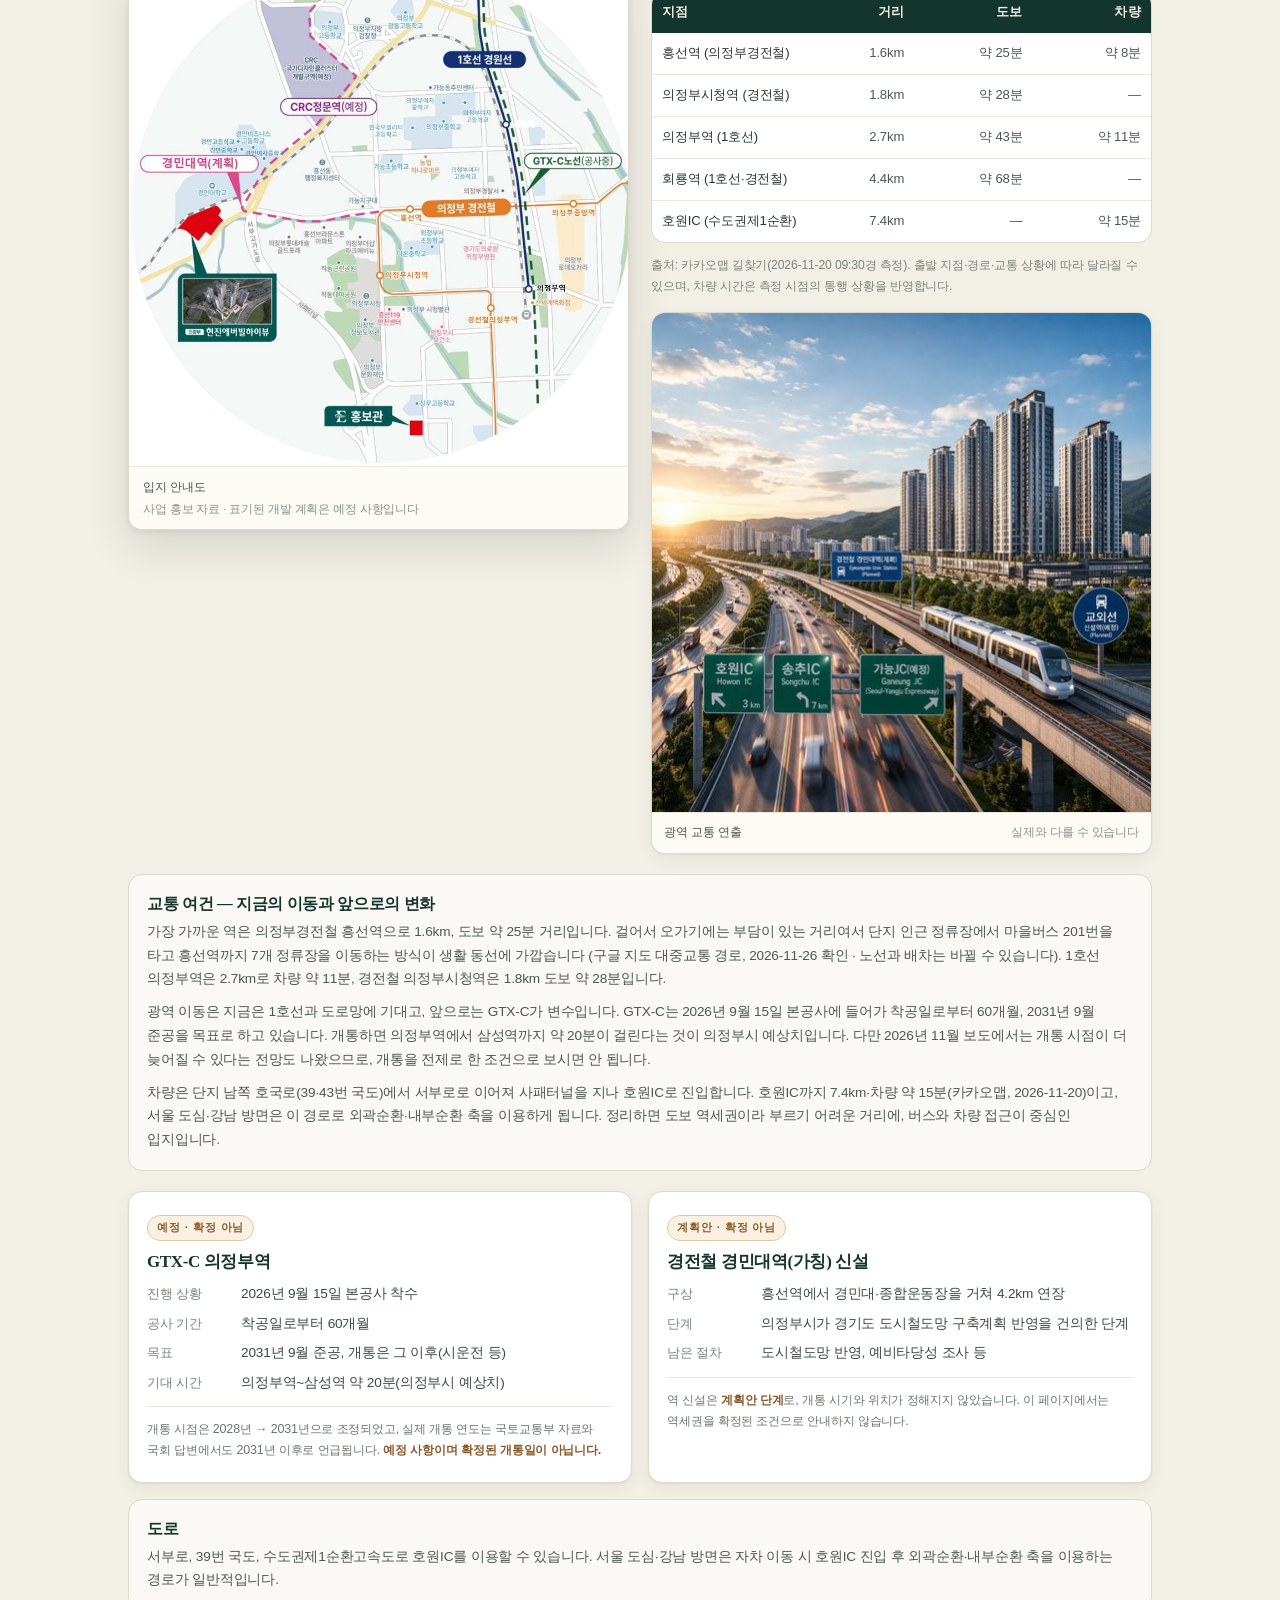
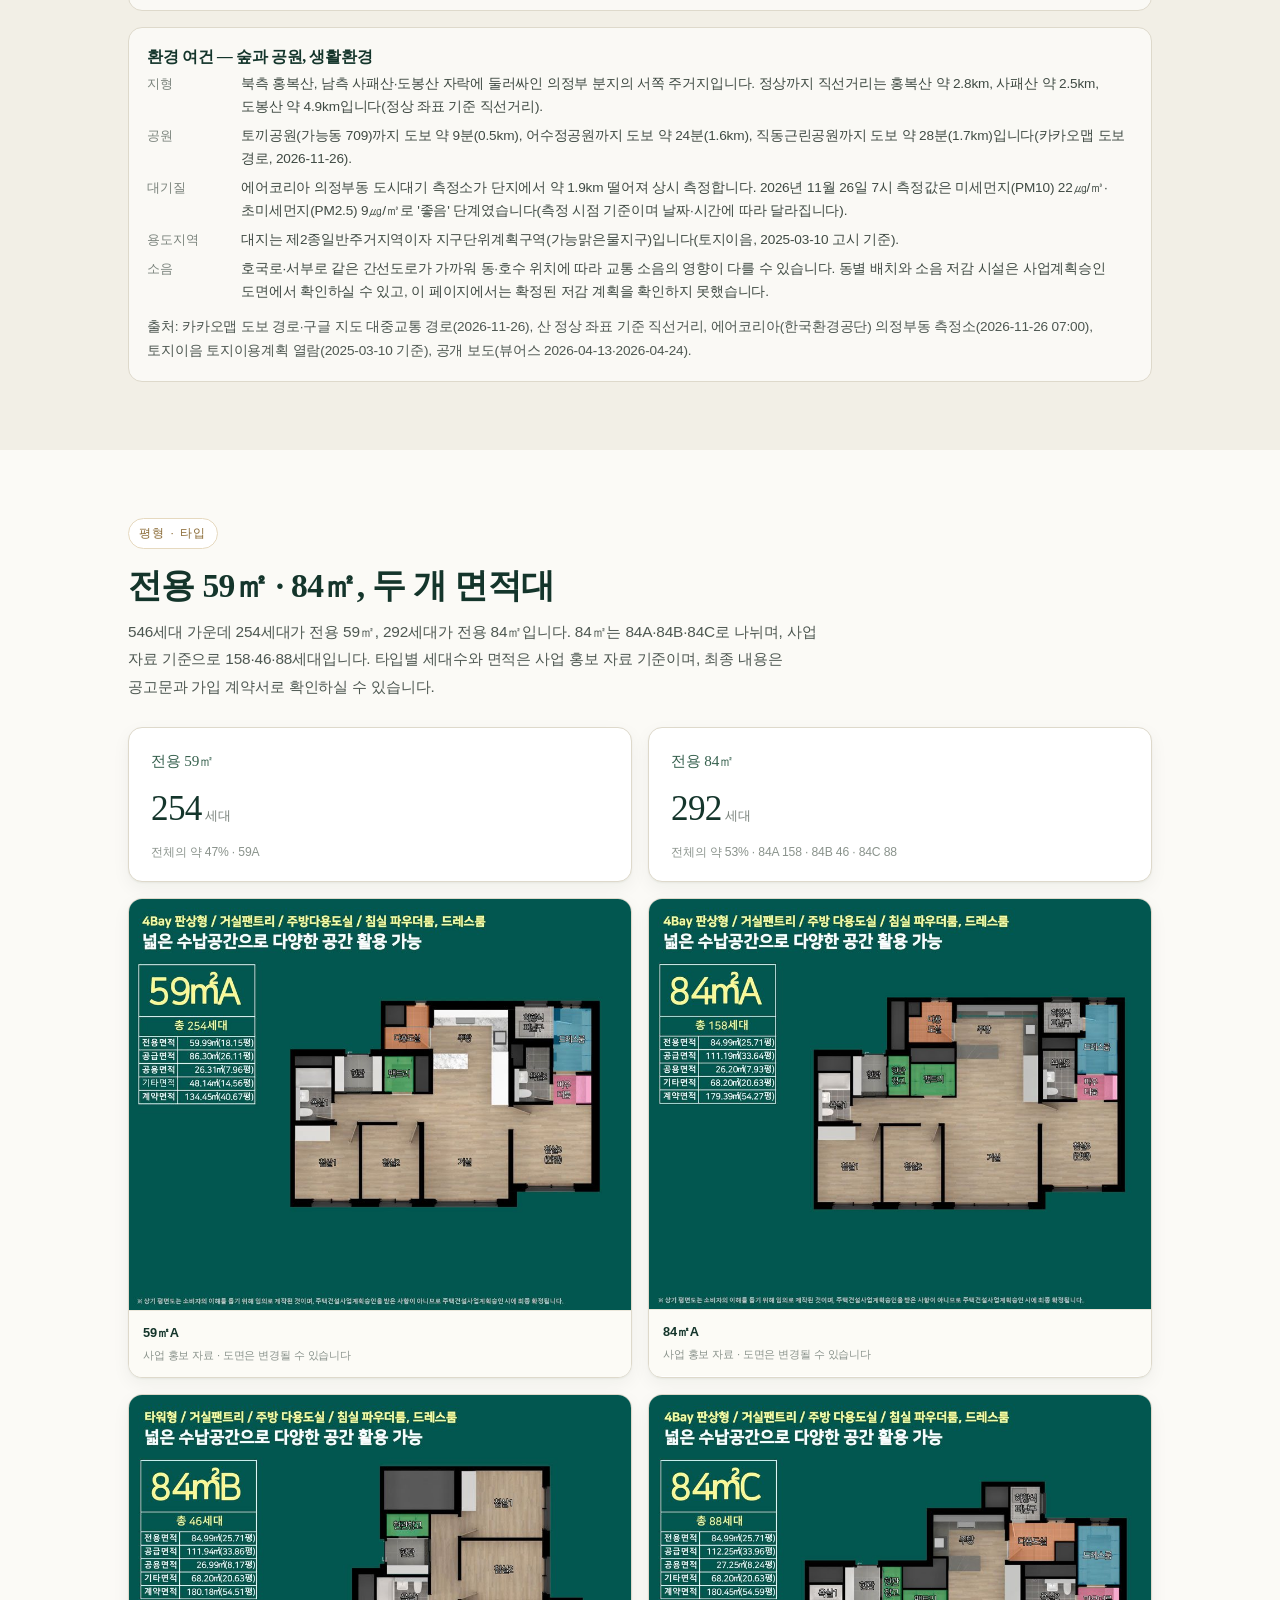
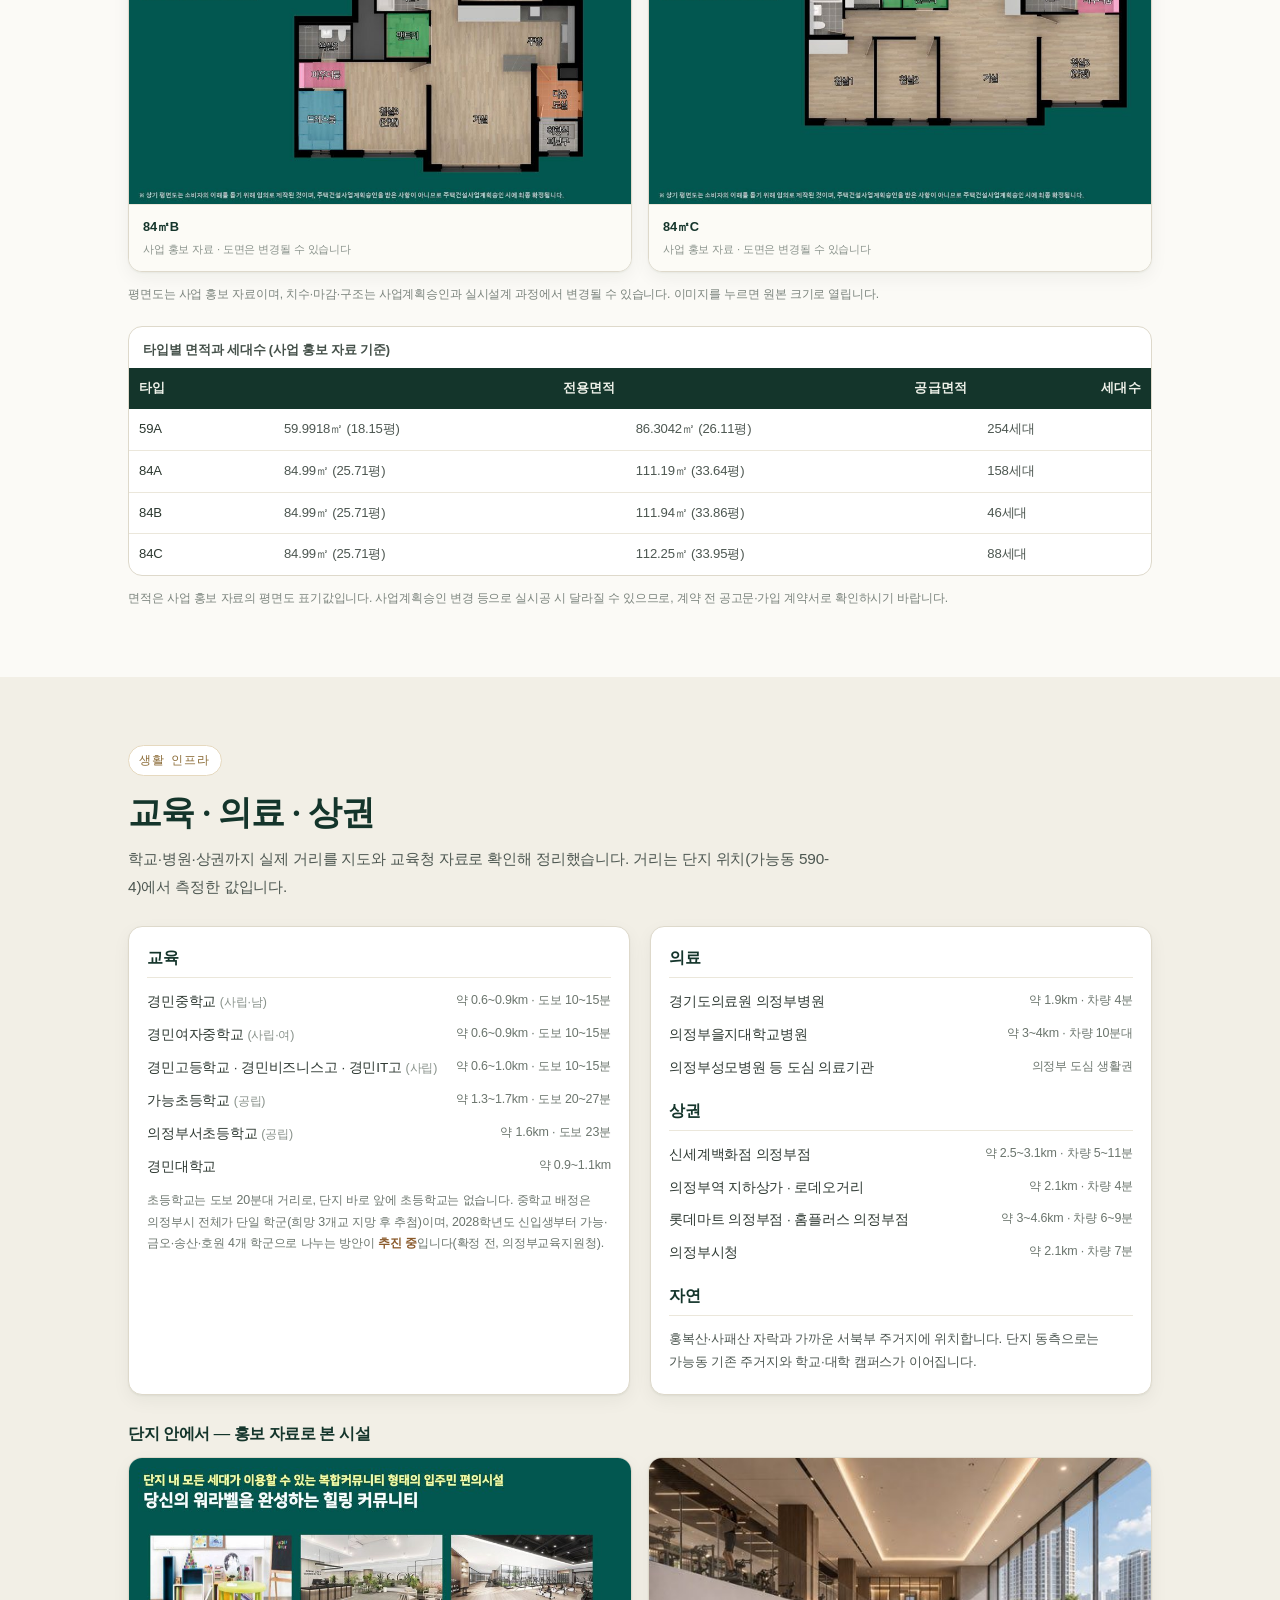
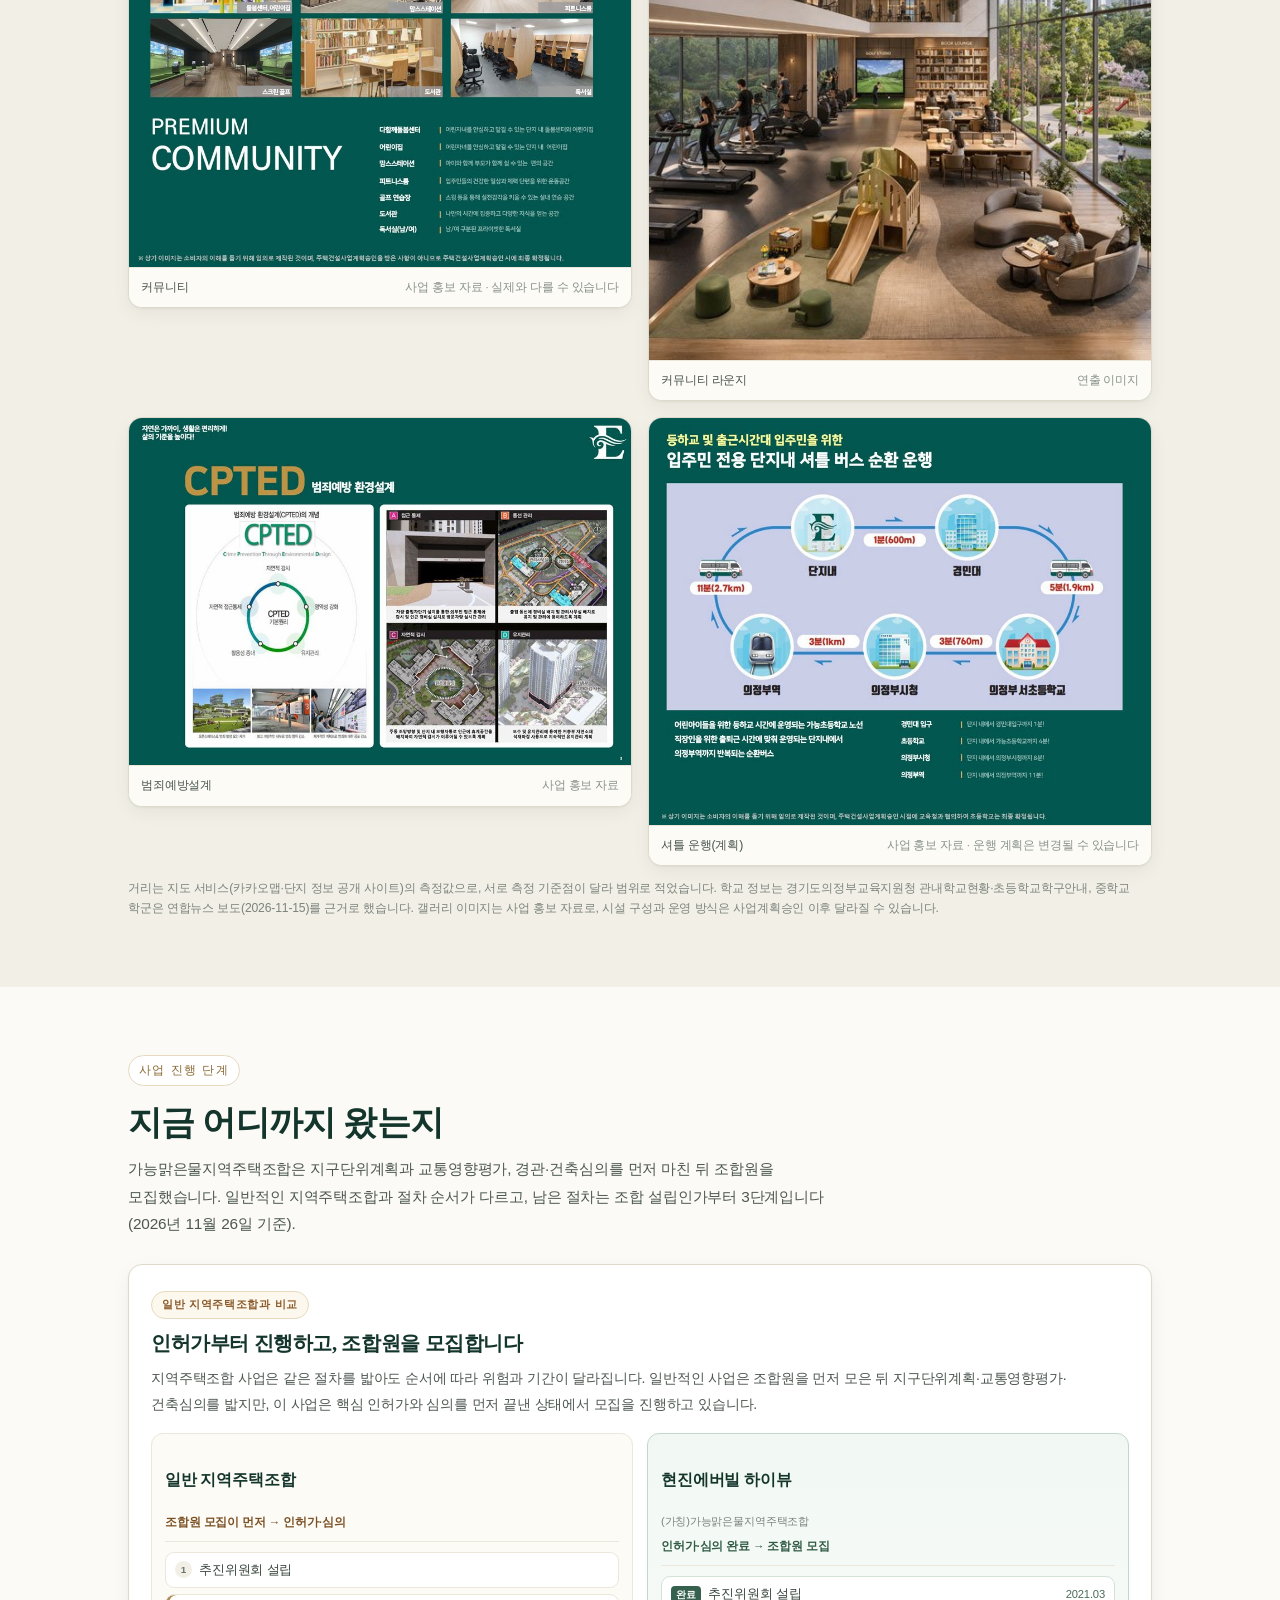
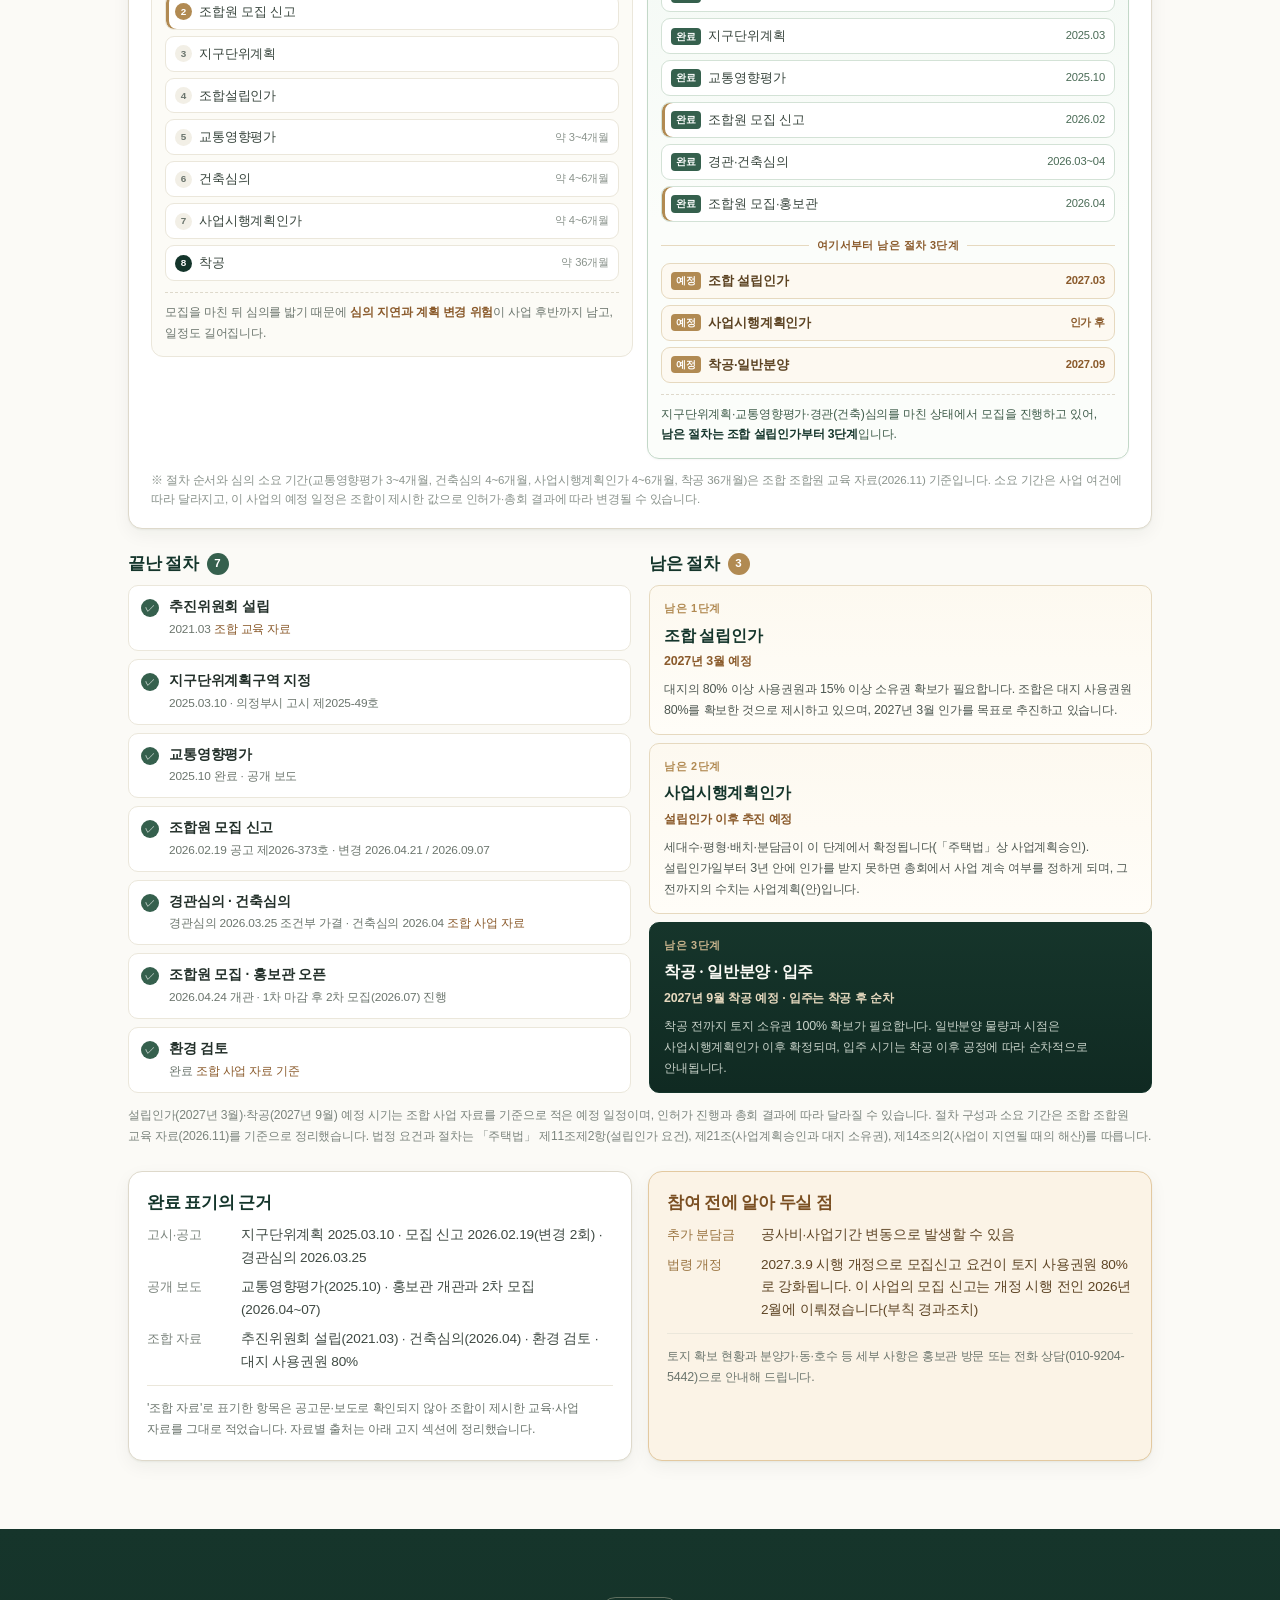
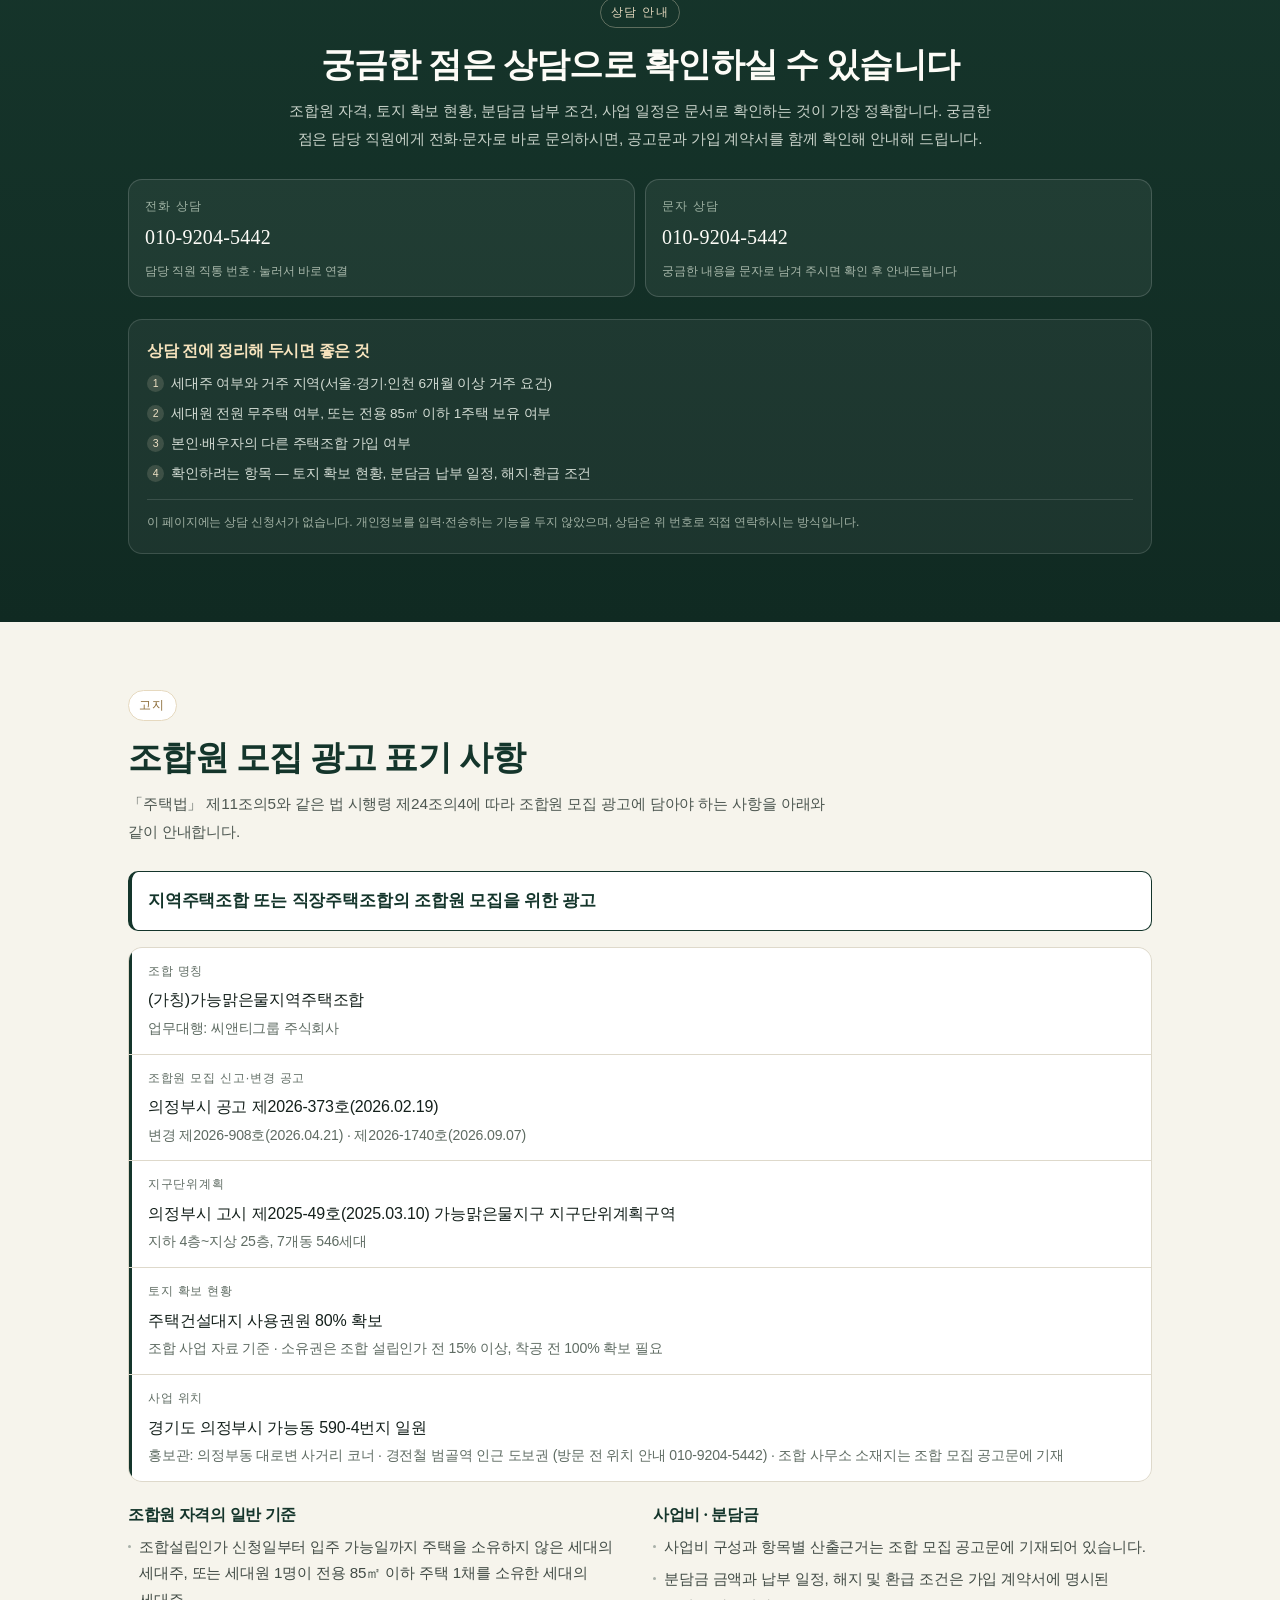
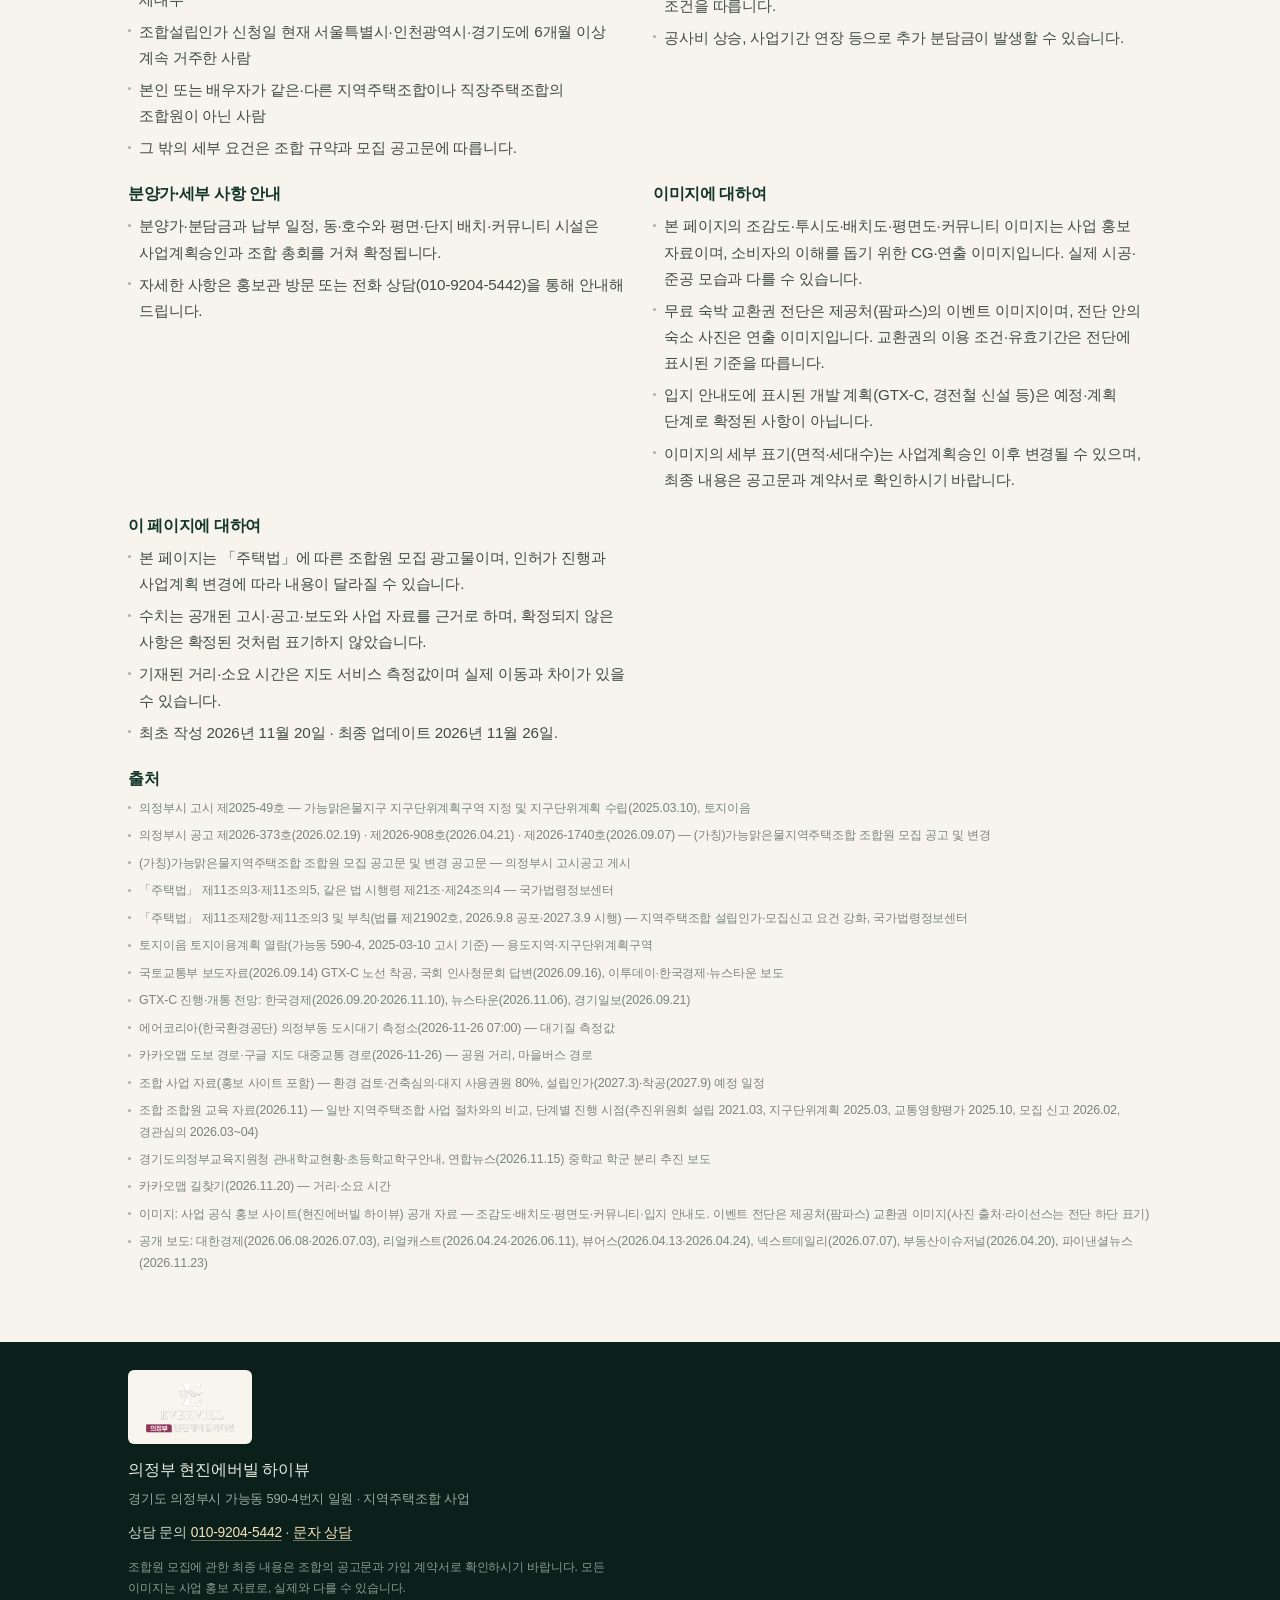
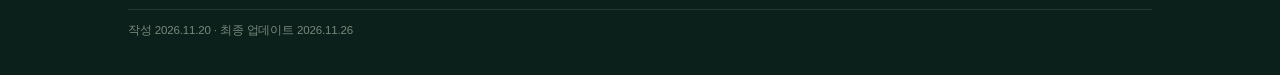
==== commit b5ba7584: "hyunview: 상담 준비 항목 표기를 '토지 확보 현황'으로 통일" ====
--- a/hyunview/index.html
+++ b/hyunview/index.html
@@ -795,7 +795,7 @@
           <li>세대주 여부와 거주 지역(서울·경기·인천 6개월 이상 거주 요건)</li>
           <li>세대원 전원 무주택 여부, 또는 전용 85㎡ 이하 1주택 보유 여부</li>
           <li>본인·배우자의 다른 주택조합 가입 여부</li>
-          <li>확인하려는 항목 — 토지 확보율, 분담금 납부 일정, 해지·환급 조건</li>
+          <li>확인하려는 항목 — 토지 확보 현황, 분담금 납부 일정, 해지·환급 조건</li>
         </ol>
         <p class="contact-disclaimer">
           이 페이지에는 상담 신청서가 없습니다. 개인정보를 입력·전송하는 기능을 두지 않았으며,
